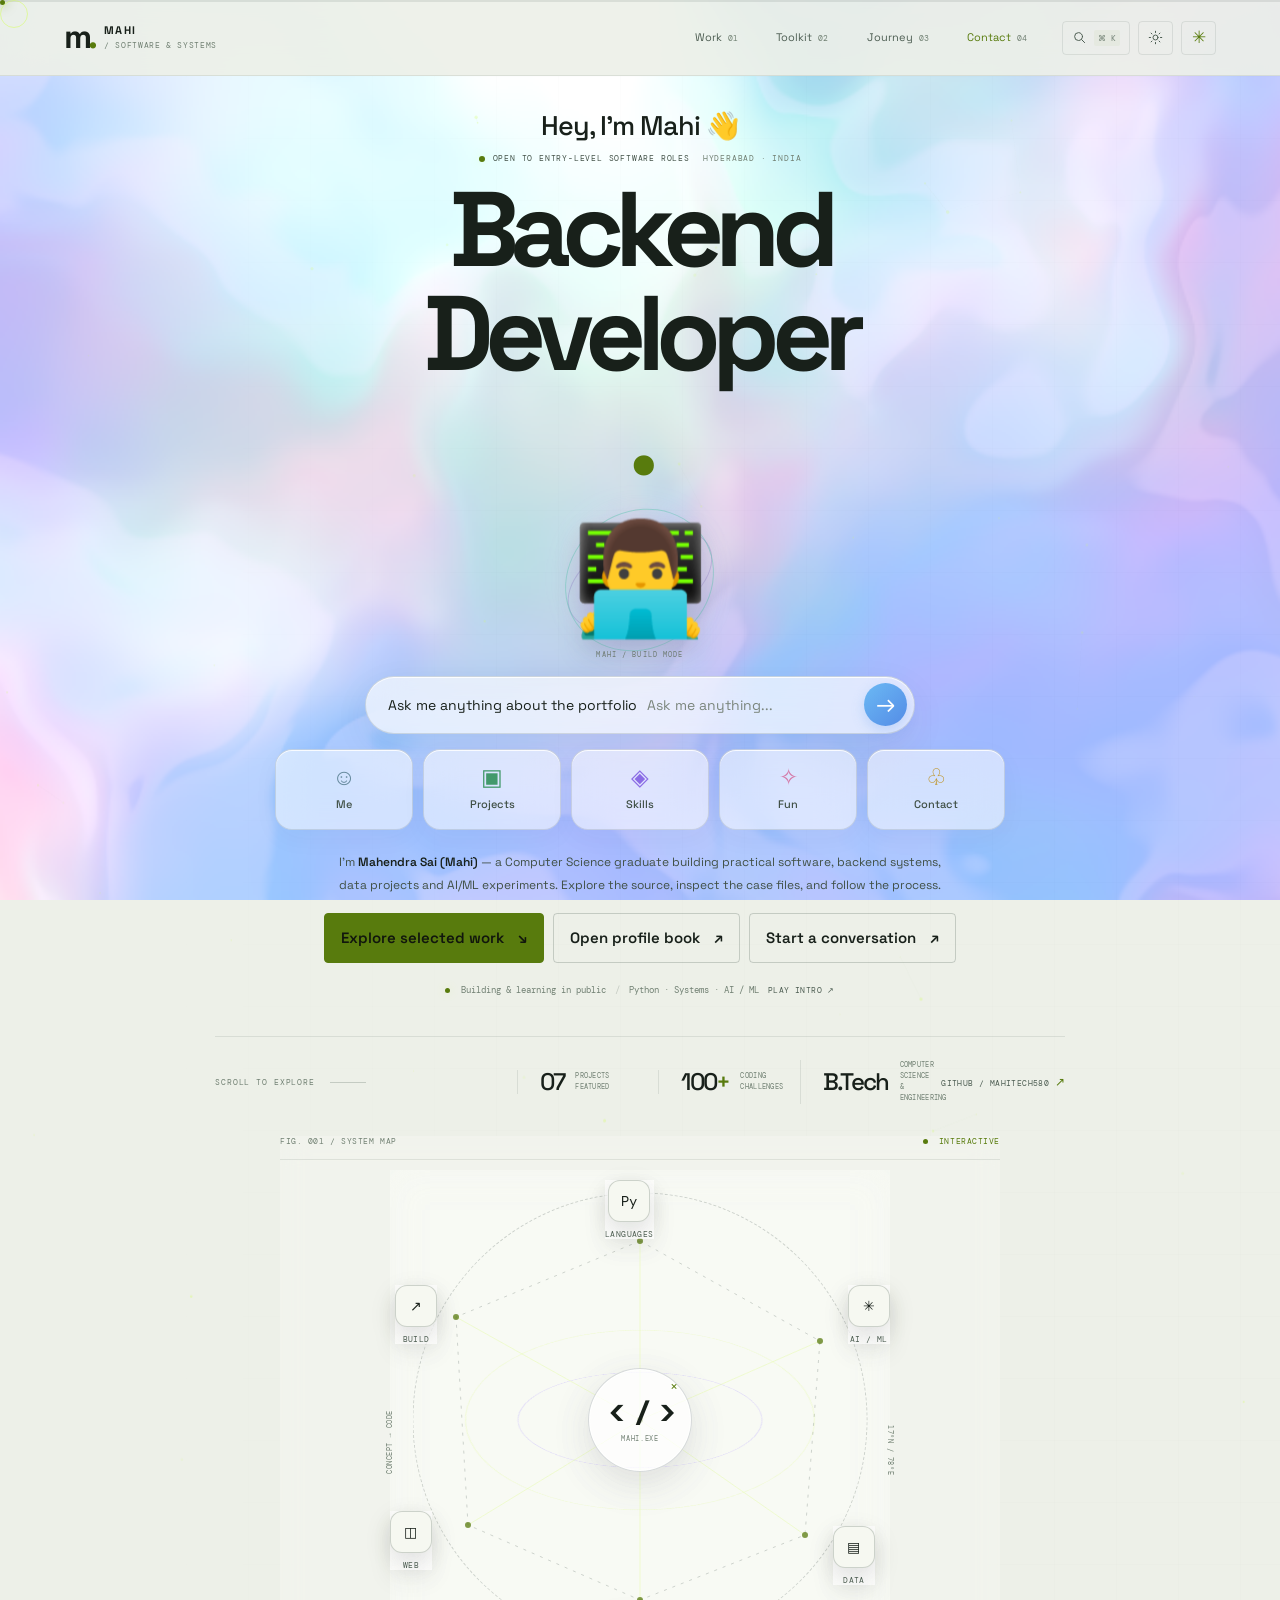
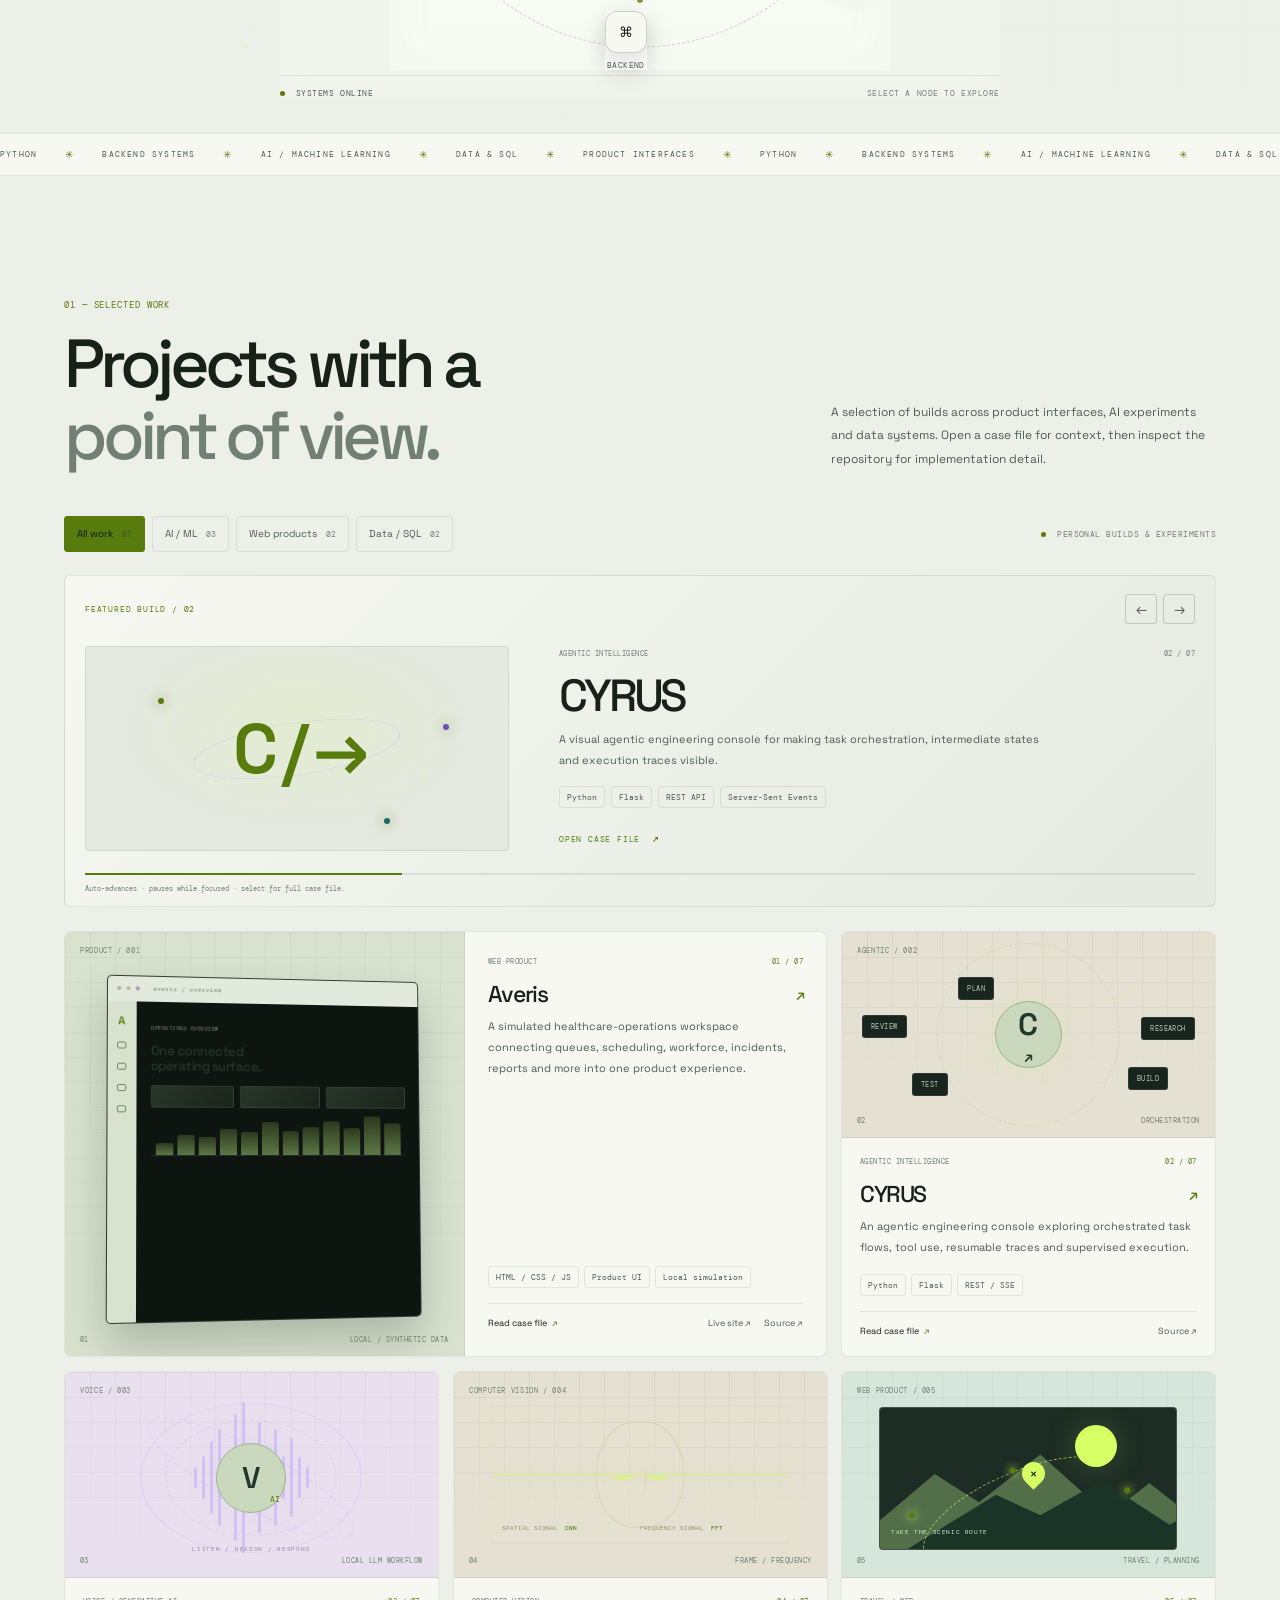
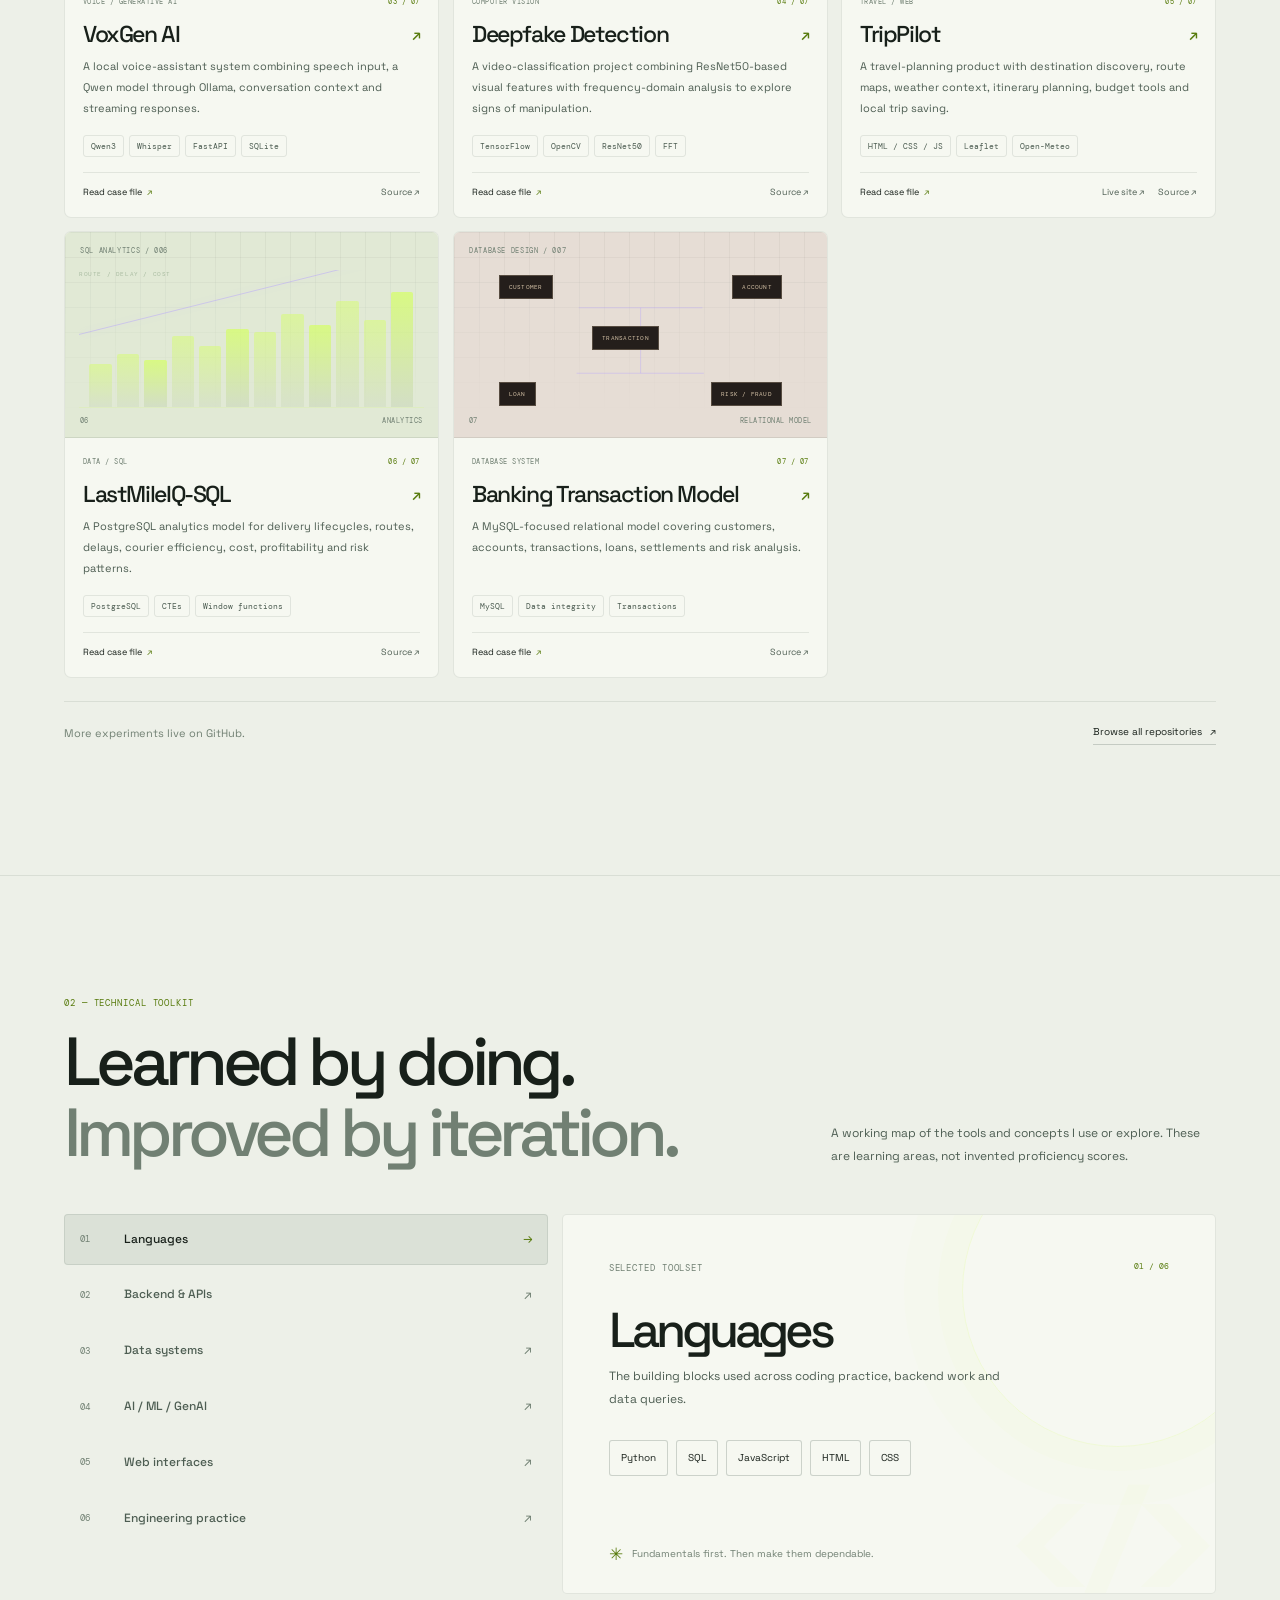
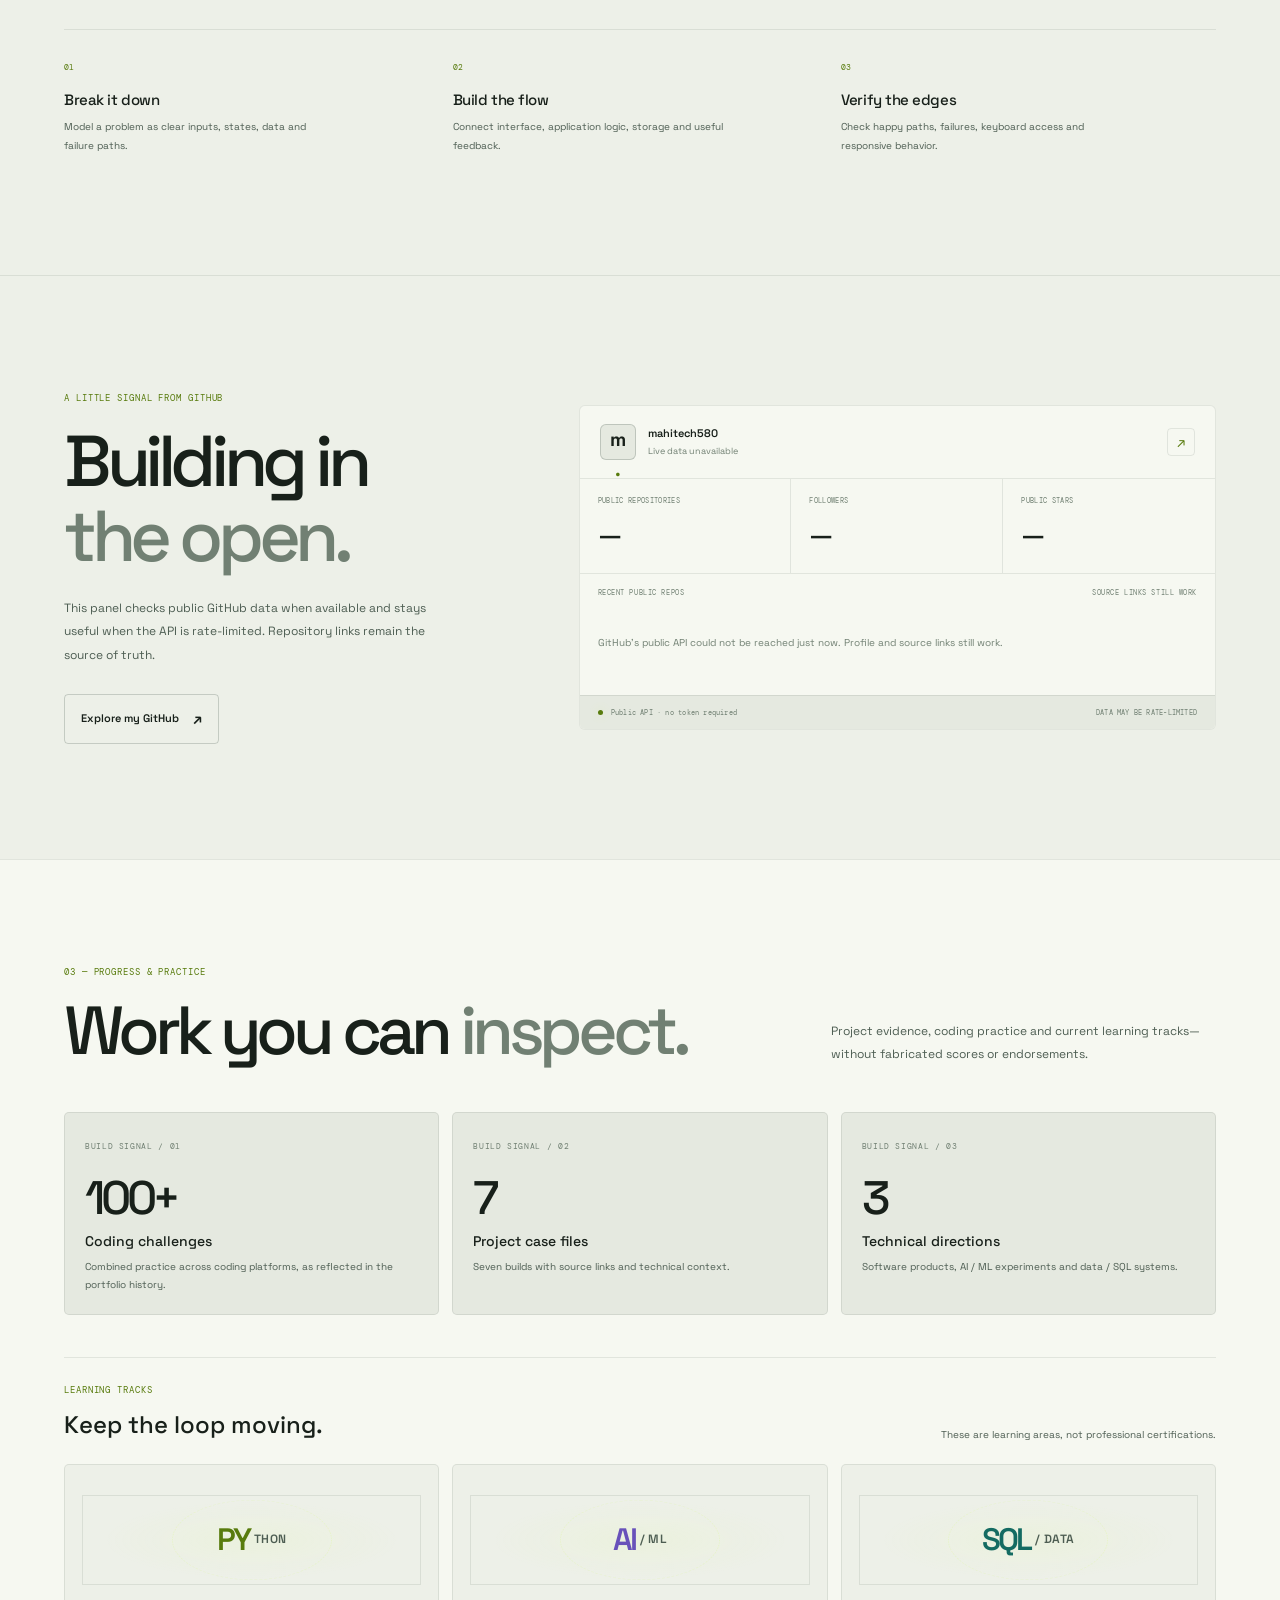
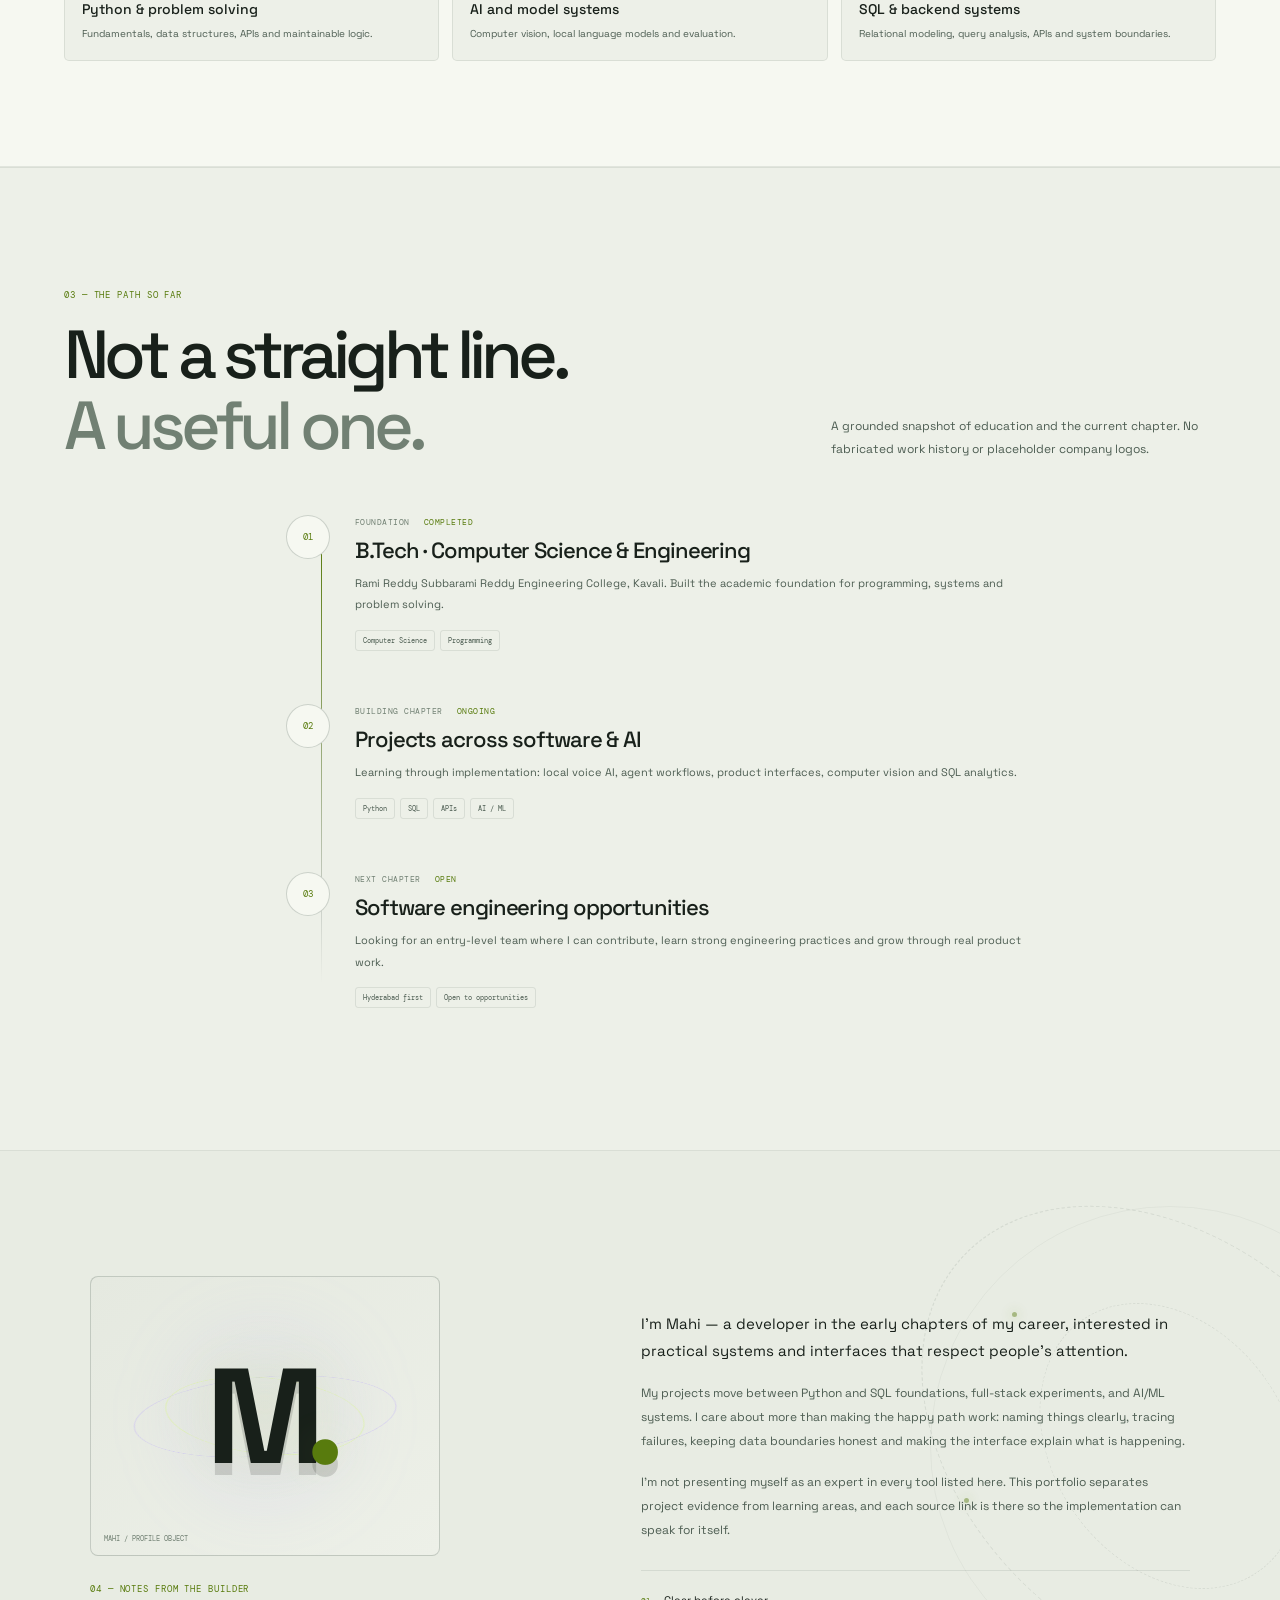
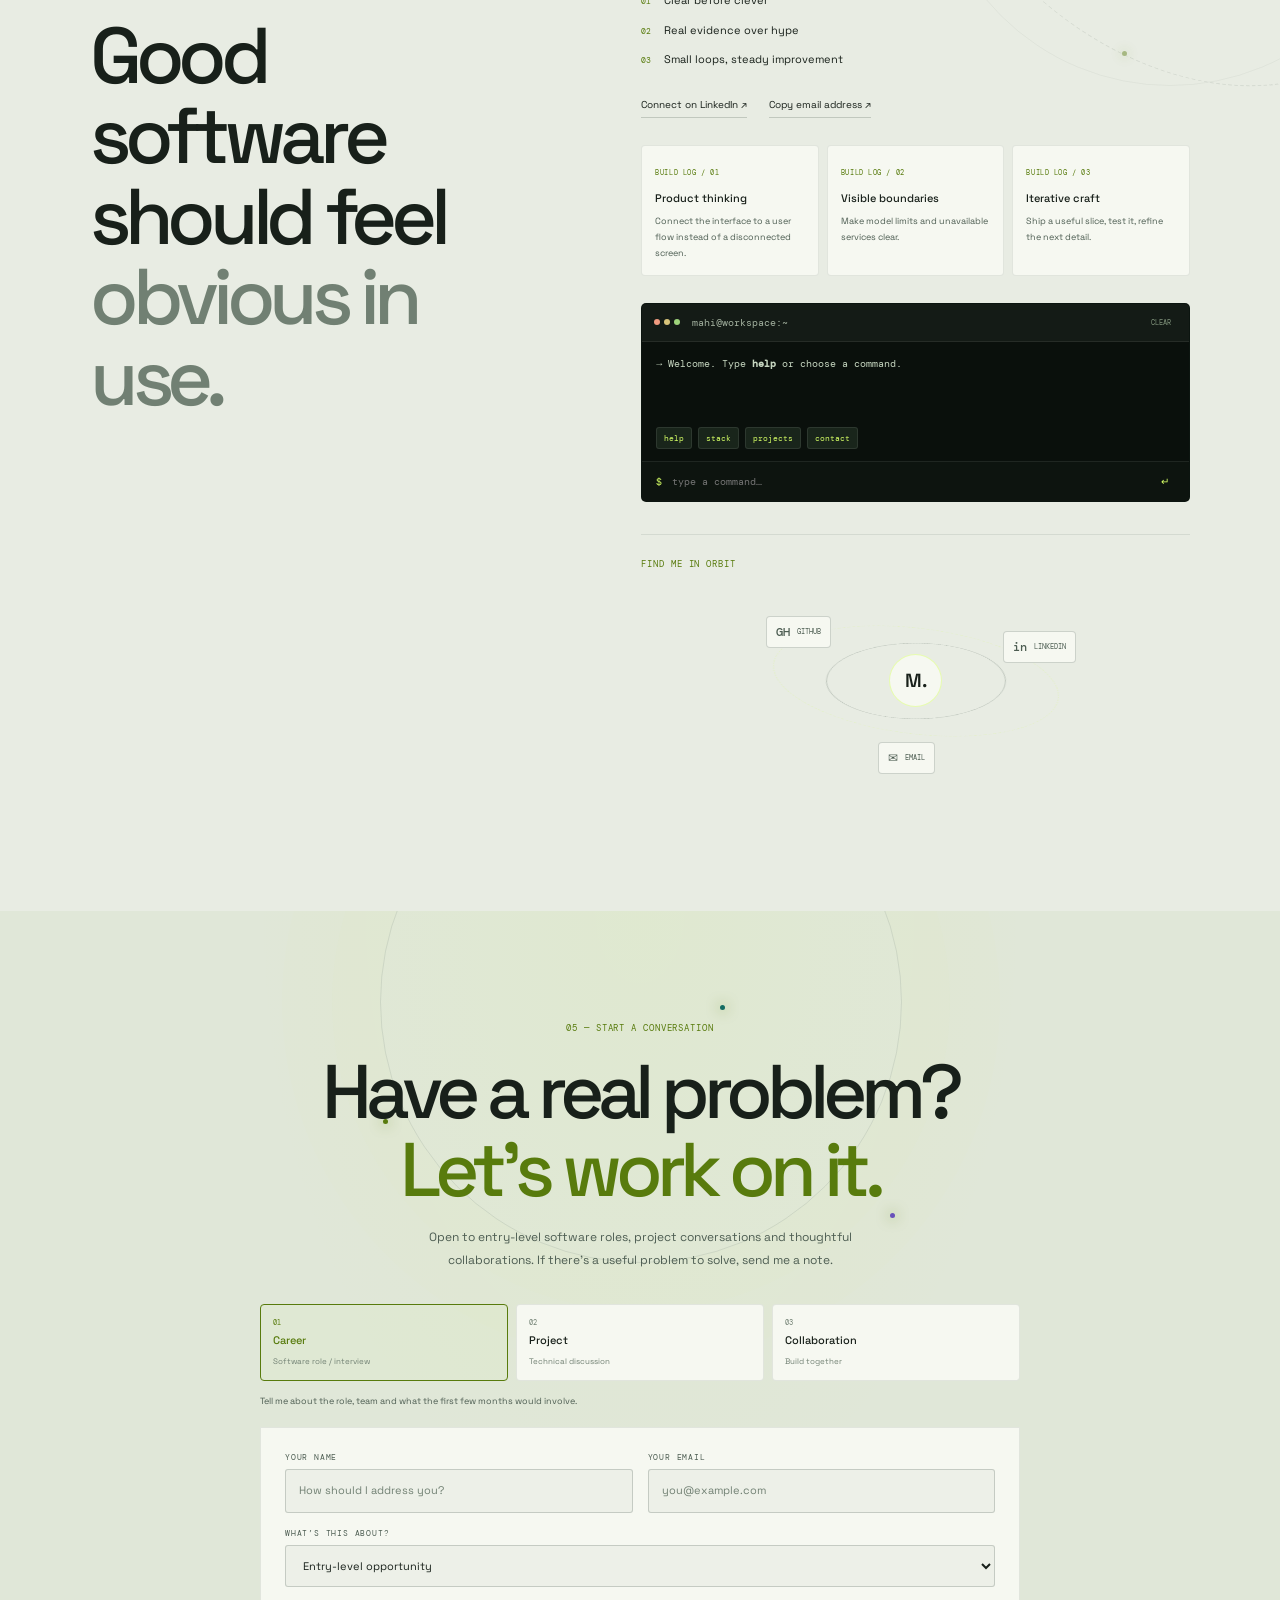
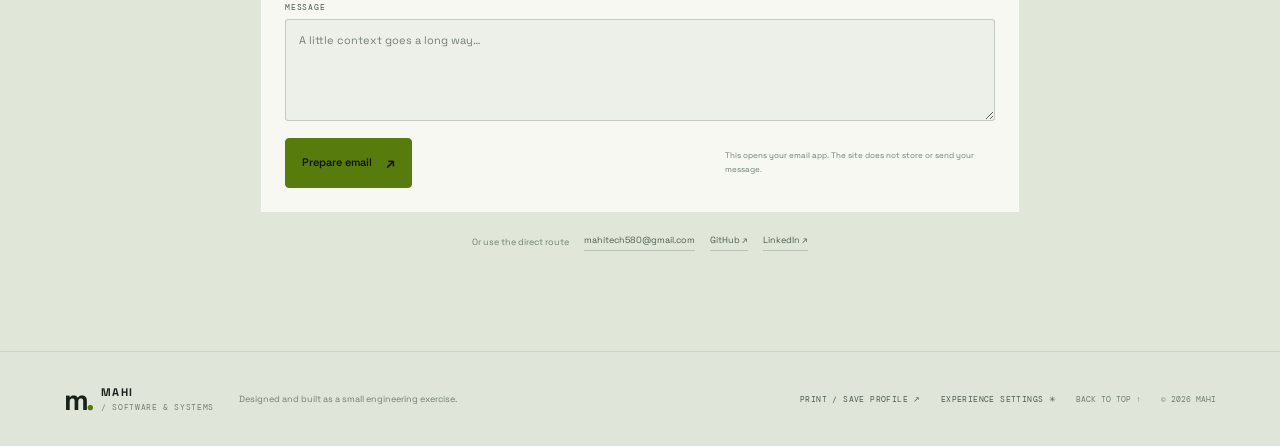
==== index.html @ 0a8bc1d8 "Emit visible smoke puffs along mouse movement" ====
<!doctype html>
<html lang="en">
<head>
<meta charset="utf-8">
<meta name="viewport" content="width=device-width,initial-scale=1">
<meta name="theme-color" content="#f3f5ef">
<meta name="description" content="Mahi — software developer working across Python, backend systems, AI experiments, data and thoughtful web products.">
<meta property="og:title" content="Mahi — Software, with intent.">
<meta property="og:description" content="Selected software projects, AI experiments and engineering notes by Mahi.">
<meta property="og:type" content="website">
<meta property="og:url" content="https://mahitech580.github.io/portfolio/">
<meta property="og:image" content="https://mahitech580.github.io/portfolio/og-image.svg"><meta property="og:image:type" content="image/svg+xml"><meta property="og:image:width" content="1200"><meta property="og:image:height" content="630">
<meta name="twitter:card" content="summary_large_image"><meta name="twitter:title" content="Mahi — Software, with intent."><meta name="twitter:description" content="Software projects, AI experiments and interactive engineering notes by Mahi."><meta name="twitter:image" content="https://mahitech580.github.io/portfolio/og-image.svg">
<link rel="canonical" href="https://mahitech580.github.io/portfolio/"><link rel="icon" type="image/svg+xml" href="./favicon.svg"><link rel="sitemap" type="application/xml" href="./sitemap.xml">
<title>Mahi — Software, with intent.</title>
<link rel="preconnect" href="https://fonts.googleapis.com">
<link rel="preconnect" href="https://fonts.gstatic.com" crossorigin>
<link href="https://fonts.googleapis.com/css2?family=DM+Mono:wght@400;500&family=Space+Grotesk:wght@400;500;600;700&display=swap" rel="stylesheet">
<link rel="stylesheet" href="./styles.css">
<script src="./script.js" defer></script>
</head>
<body class="light-theme">
<a class="skip-link" href="#main">Skip to content</a><div class="preloader" id="preloader" role="status" aria-label="System boot"><div class="preloader-mark">m<span>.</span></div><p>INITIALIZING SYSTEMS<span>...</span></p><div class="preloader-count"><span id="bootPercent">00%</span><span>BOOT SEQUENCE</span></div><div class="preloader-track" id="bootProgress" role="progressbar" aria-label="System initialization" aria-valuemin="0" aria-valuemax="100" aria-valuenow="0"><span id="bootProgressFill"></span></div><button id="skipIntro" type="button">SKIP INTRO ↗</button></div><canvas class="smoke-canvas" id="smokeCanvas" aria-hidden="true"></canvas><canvas class="cursor-smoke-canvas" id="cursorSmokeCanvas" aria-hidden="true"></canvas><div class="custom-cursor-dot" id="cursorDot" aria-hidden="true"></div><div class="custom-cursor-ring" id="cursorRing" aria-hidden="true"></div>
<div class="scroll-progress" aria-hidden="true"><span id="scrollProgress"></span></div>

<header class="site-header" id="siteHeader">
  <div class="header-inner">
    <a class="brand" href="#home" aria-label="Mahi home"><span class="brand-mark">m<span>.</span></span><span class="brand-label">MAHI<span>/ SOFTWARE & SYSTEMS</span></span></a>
    <nav class="primary-nav" aria-label="Main navigation"><a href="#work"><span data-i18n="navWork">Work</span><small>01</small></a><a href="#toolkit"><span data-i18n="navToolkit">Toolkit</span><small>02</small></a><a href="#journey"><span data-i18n="navJourney">Journey</span><small>03</small></a><a href="#contact"><span data-i18n="navContact">Contact</span><small>04</small></a></nav>
    <div class="header-actions">
      <button class="header-icon" id="commandOpen" aria-label="Open command palette" title="Command palette — Ctrl or Cmd + K"><svg viewBox="0 0 24 24" aria-hidden="true"><circle cx="10.5" cy="10.5" r="6.3"/><path d="m15.2 15.2 5 5"/></svg><kbd>⌘ K</kbd></button>
      <button class="header-icon theme-toggle" id="themeToggle" aria-label="Switch to light theme" aria-pressed="false" title="Switch theme"><svg viewBox="0 0 24 24" aria-hidden="true"><circle cx="12" cy="12" r="4"/><path d="M12 2v2m0 16v2M4.93 4.93l1.42 1.42m11.3 11.3 1.42 1.42M2 12h2m16 0h2M4.93 19.07l1.42-1.42m11.3-11.3 1.42-1.42"/></svg></button><button class="header-icon experience-tools-button" id="experienceToolsOpen" aria-label="Open experience controls" title="Profile modes, effects and language"><span class="tool-orbit-icon">✳</span></button>
      <button class="mobile-menu" id="mobileMenu" aria-label="Open navigation" aria-expanded="false"><span></span><span></span></button>
    </div>
  </div>
  <nav class="mobile-nav" id="mobileNav" aria-label="Mobile navigation"><a href="#work"><span data-i18n="navWork">Selected work</span><span>↗</span></a><a href="#toolkit"><span data-i18n="navToolkit">Toolkit</span><span>↗</span></a><a href="#activity"><span data-i18n="navActivity">GitHub activity</span><span>↗</span></a><a href="#journey"><span data-i18n="navJourney">Journey</span><span>↗</span></a><a href="#contact"><span data-i18n="navContact">Contact</span><span>↗</span></a></nav>
</header>

<main id="main">
<section class="hero section-shell" id="home">
  <canvas class="hero-canvas" id="heroCanvas" aria-hidden="true"></canvas>
  <div class="hero-grid-overlay" aria-hidden="true"></div>
  <div class="hero-copy reveal centered-hero-copy">
    <p class="hero-greeting">Hey, I’m Mahi <span aria-hidden="true">👋</span></p>
    <p class="eyebrow"><span class="availability-dot"></span> OPEN TO ENTRY-LEVEL SOFTWARE ROLES <span class="eyebrow-index">HYDERABAD · INDIA</span></p>
    <h1 class="hero-role-title"><span id="rotateWord">Software Engineer</span><span class="lime">.</span></h1>
    <div class="hero-avatar" id="heroAvatar" role="img" aria-label="Software engineer working at a laptop"><div class="hero-avatar-glow"></div><div class="hero-avatar-orbit hero-avatar-orbit-a"></div><div class="hero-avatar-orbit hero-avatar-orbit-b"></div><span aria-hidden="true">👨‍💻</span><small>MAHI / BUILD MODE</small></div>
    <form id="heroAskForm" class="hero-ask" role="search" aria-label="Explore the portfolio"><label class="sr-only" for="heroAskInput">Ask me anything about the portfolio</label><input id="heroAskInput" type="search" placeholder="Ask me anything..." autocomplete="off" aria-label="Ask me anything about projects, skills or contact"><button type="submit" aria-label="Search the portfolio"><span aria-hidden="true">→</span></button></form>
    <nav class="hero-shortcuts" aria-label="Quick portfolio sections"><a class="hero-shortcut" href="#about"><span aria-hidden="true">☺</span><small>Me</small></a><a class="hero-shortcut" href="#work"><span aria-hidden="true">▣</span><small>Projects</small></a><a class="hero-shortcut" href="#toolkit"><span aria-hidden="true">◈</span><small>Skills</small></a><a class="hero-shortcut" href="#terminalForm"><span aria-hidden="true">✧</span><small>Fun</small></a><a class="hero-shortcut" href="#contact"><span aria-hidden="true">♧</span><small>Contact</small></a></nav>
    <p class="hero-lead">I’m <strong>Mahendra Sai (Mahi)</strong> — a Computer Science graduate building practical software, backend systems, data projects and AI/ML experiments. Explore the source, inspect the case files, and follow the process.</p>
    <div class="hero-cta"><a class="button button-primary" href="#work"><span data-i18n="ctaWork">Explore selected work</span><span>↘</span></a><button class="button button-quiet" id="resumeOpen" type="button"><span data-i18n="ctaResume">Open profile book</span><span>↗</span></button><a class="button button-quiet" href="#contact"><span data-i18n="ctaContact">Start a conversation</span><span>↗</span></a></div>
    <div class="hero-meta"><span><i class="mini-signal"></i> Building & learning in public</span><span class="hero-meta-separator">/</span><span>Python · Systems · AI / ML</span><button id="introOpen" class="text-button" type="button" data-i18n="introLaunch">PLAY INTRO ↗</button></div>
  </div>
  <div class="hero-visual reveal delay-2">
    <div class="visual-topline"><span>FIG. 001 / SYSTEM MAP</span><span class="visual-live"><i></i> INTERACTIVE</span></div>
    <div class="system-map" id="systemMap">
      <div class="map-orbit orbit-outer"></div><div class="map-orbit orbit-middle"></div><div class="map-orbit orbit-inner"></div>
      <svg class="map-lines" viewBox="0 0 500 500" aria-hidden="true"><path d="M250 250 250 71M250 250 430 171M250 250 415 365M250 250 250 430M250 250 78 355M250 250 66 147"/><path class="line-secondary" d="M250 71 430 171 415 365 250 430 78 355 66 147Z"/><circle cx="250" cy="250" r="3"/><circle cx="250" cy="71" r="3"/><circle cx="430" cy="171" r="3"/><circle cx="415" cy="365" r="3"/><circle cx="250" cy="430" r="3"/><circle cx="78" cy="355" r="3"/><circle cx="66" cy="147" r="3"/></svg>
      <div class="map-core"><span class="core-cross">×</span><span class="core-code">&lt; / &gt;</span><small>MAHI.EXE</small></div>
      <button class="map-node node-python" data-node="languages" aria-label="Explore language skills"><span class="node-glyph">Py</span><span>LANGUAGES</span></button>
      <button class="map-node node-ai" data-node="ai" aria-label="Explore AI and machine learning skills"><span class="node-glyph">✳</span><span>AI / ML</span></button>
      <button class="map-node node-data" data-node="data" aria-label="Explore data skills"><span class="node-glyph">▤</span><span>DATA</span></button>
      <button class="map-node node-api" data-node="backend" aria-label="Explore backend skills"><span class="node-glyph">⌘</span><span>BACKEND</span></button>
      <button class="map-node node-web" data-node="web" aria-label="Explore web skills"><span class="node-glyph">◫</span><span>WEB</span></button>
      <button class="map-node node-build" data-node="engineering" aria-label="Explore engineering practices"><span class="node-glyph">↗</span><span>BUILD</span></button>
      <span class="map-coordinate coordinate-a">17°N / 78°E</span><span class="map-coordinate coordinate-b">CONCEPT → CODE</span>
    </div>
    <div class="visual-footer"><span><i class="status-dot"></i> SYSTEMS ONLINE</span><span>SELECT A NODE TO EXPLORE</span></div>
  </div>
  <div class="hero-bottom">
    <div class="hero-index"><span>SCROLL TO EXPLORE</span><div class="scroll-indicator"><span></span></div></div>
    <div class="hero-stat"><strong>07</strong><span>PROJECTS<br>FEATURED</span></div>
    <div class="hero-stat"><strong>100<span>+</span></strong><span>CODING<br>CHALLENGES</span></div>
    <div class="hero-stat hero-stat-wide"><strong>B.Tech</strong><span>COMPUTER SCIENCE<br>& ENGINEERING</span></div>
    <button class="text-button" id="copyHandle">GITHUB / MAHITECH580 <span>↗</span></button>
  </div>
</section>

<div class="ticker" aria-label="Areas of interest"><div class="ticker-track"><span>PYTHON</span><b>✳</b><span>BACKEND SYSTEMS</span><b>✳</b><span>AI / MACHINE LEARNING</span><b>✳</b><span>DATA & SQL</span><b>✳</b><span>PRODUCT INTERFACES</span><b>✳</b><span>PYTHON</span><b>✳</b><span>BACKEND SYSTEMS</span><b>✳</b><span>AI / MACHINE LEARNING</span><b>✳</b><span>DATA & SQL</span><b>✳</b><span>PRODUCT INTERFACES</span><b>✳</b></div></div>

<section class="work-section section-shell" id="work">
  <div class="section-heading reveal"><div><p class="section-kicker">01 — SELECTED WORK</p><h2>Projects with a<br><span class="dim-word">point of view.</span></h2></div><p class="section-intro">A selection of builds across product interfaces, AI experiments and data systems. Open a case file for context, then inspect the repository for implementation detail.</p></div>
  <div class="project-toolbar reveal"><div class="filter-group" role="group" aria-label="Filter projects"><button class="filter active" data-filter="all" aria-pressed="true">All work <span>07</span></button><button class="filter" data-filter="ai" aria-pressed="false">AI / ML <span>03</span></button><button class="filter" data-filter="web" aria-pressed="false">Web products <span>02</span></button><button class="filter" data-filter="data" aria-pressed="false">Data / SQL <span>02</span></button></div><span class="toolbar-note"><i class="availability-dot"></i> PERSONAL BUILDS & EXPERIMENTS</span></div>
  <section class="spotlight reveal" id="spotlight" aria-label="Featured project carousel"><div class="spotlight-index"><span class="section-kicker">FEATURED BUILD / <b id="spotlightNumber">01</b></span><div class="spotlight-controls"><button id="spotPrev" type="button" aria-label="Previous featured project">←</button><button id="spotNext" type="button" aria-label="Next featured project">→</button></div></div><button class="spotlight-main" id="spotlightOpen" type="button" aria-label="Open featured project case file"><div class="spotlight-art" id="spotlightArt" aria-hidden="true"><span id="spotlightGlyph">A</span><i></i><i></i><i></i></div><div class="spotlight-copy"><div class="project-overline"><span id="spotlightCategory">WEB PRODUCT</span><span id="spotlightIndex">01 / 07</span></div><h3 id="spotlightTitle">Averis</h3><p id="spotlightDescription">A connected workspace for simulated healthcare operations.</p><div class="spotlight-tags" id="spotlightTags"><span>HTML</span><span>CSS</span><span>JavaScript</span></div><span class="spotlight-link">OPEN CASE FILE <b>↗</b></span></div></button><div class="spotlight-progress"><span id="spotlightProgress"></span></div><p class="spotlight-footnote">Auto-advances · pauses while focused · select for full case file.</p></section><div class="project-grid" id="projectGrid">
    <article class="project-card project-featured reveal" data-project="averis" data-category="web">
      <div class="project-visual visual-averis"><div class="visual-label">PRODUCT / 001</div><div class="averis-window"><div class="mock-window-bar"><i></i><i></i><i></i><span>averis / overview</span></div><div class="mock-window-body"><div class="mock-sidebar"><b>A</b><i></i><i></i><i></i><i></i></div><div class="mock-dashboard"><small>OPERATIONS OVERVIEW</small><strong>One connected<br>operating surface.</strong><div class="mock-metrics"><i></i><i></i><i></i></div><div class="mock-chart"><span></span><span></span><span></span><span></span><span></span><span></span><span></span><span></span><span></span><span></span><span></span><span></span></div></div></div></div><div class="visual-caption"><span>01</span><span>LOCAL / SYNTHETIC DATA</span></div></div>
      <div class="project-content"><div class="project-overline"><span>WEB PRODUCT</span><span class="project-index">01 / 07</span></div><h3>Averis <span>↗</span></h3><p>A simulated healthcare-operations workspace connecting queues, scheduling, workforce, incidents, reports and more into one product experience.</p><div class="tag-list"><span>HTML / CSS / JS</span><span>Product UI</span><span>Local simulation</span></div><div class="project-actions"><button class="case-link" data-open-project="averis">Read case file <span>↗</span></button><a href="https://mahitech580.github.io/averis/" target="_blank" rel="noopener noreferrer">Live site ↗</a><a href="https://github.com/mahitech580/averis" target="_blank" rel="noopener noreferrer">Source ↗</a></div></div>
    </article>
    <article class="project-card reveal" data-project="cyrus" data-category="ai"><div class="project-visual visual-cyrus"><div class="visual-label">AGENTIC / 002</div><div class="agent-diagram"><div class="agent-center">C<span>↗</span></div><i class="agent-link"></i><span class="agent-pill pill-plan">PLAN</span><span class="agent-pill pill-research">RESEARCH</span><span class="agent-pill pill-build">BUILD</span><span class="agent-pill pill-test">TEST</span><span class="agent-pill pill-review">REVIEW</span><span class="agent-ring"></span></div><div class="visual-caption"><span>02</span><span>ORCHESTRATION</span></div></div><div class="project-content"><div class="project-overline"><span>AGENTIC INTELLIGENCE</span><span class="project-index">02 / 07</span></div><h3>CYRUS <span>↗</span></h3><p>An agentic engineering console exploring orchestrated task flows, tool use, resumable traces and supervised execution.</p><div class="tag-list"><span>Python</span><span>Flask</span><span>REST / SSE</span></div><div class="project-actions"><button class="case-link" data-open-project="cyrus">Read case file <span>↗</span></button><a href="https://github.com/mahitech580/CYRUS-Autonomous-Agentic-Intelligence-System" target="_blank" rel="noopener noreferrer">Source ↗</a></div></div></article>
    <article class="project-card reveal delay-1" data-project="voxgen" data-category="ai"><div class="project-visual visual-vox"><div class="visual-label">VOICE / 003</div><div class="wave-console"><div class="wave-orbit"></div><div class="wave-bars"><i></i><i></i><i></i><i></i><i></i><i></i><i></i><i></i><i></i><i></i><i></i><i></i><i></i><i></i><i></i></div><div class="wave-core">V<span>AI</span></div><div class="wave-caption">LISTEN / REASON / RESPOND</div></div><div class="visual-caption"><span>03</span><span>LOCAL LLM WORKFLOW</span></div></div><div class="project-content"><div class="project-overline"><span>VOICE / GENERATIVE AI</span><span class="project-index">03 / 07</span></div><h3>VoxGen AI <span>↗</span></h3><p>A local voice-assistant system combining speech input, a Qwen model through Ollama, conversation context and streaming responses.</p><div class="tag-list"><span>Qwen3</span><span>Whisper</span><span>FastAPI</span><span>SQLite</span></div><div class="project-actions"><button class="case-link" data-open-project="voxgen">Read case file <span>↗</span></button><a href="https://github.com/mahitech580/VoxGen-AI" target="_blank" rel="noopener noreferrer">Source ↗</a></div></div></article>
    <article class="project-card reveal" data-project="deepfake" data-category="ai"><div class="project-visual visual-deepfake"><div class="visual-label">COMPUTER VISION / 004</div><div class="vision-frame"><div class="vision-face"><i></i><i></i><span></span></div><div class="scan scan-a"></div><div class="scan scan-b"></div><div class="vision-readout"><span>SPATIAL SIGNAL</span><b>CNN</b><span>FREQUENCY SIGNAL</span><b>FFT</b></div></div><div class="visual-caption"><span>04</span><span>FRAME / FREQUENCY</span></div></div><div class="project-content"><div class="project-overline"><span>COMPUTER VISION</span><span class="project-index">04 / 07</span></div><h3>Deepfake Detection <span>↗</span></h3><p>A video-classification project combining ResNet50-based visual features with frequency-domain analysis to explore signs of manipulation.</p><div class="tag-list"><span>TensorFlow</span><span>OpenCV</span><span>ResNet50</span><span>FFT</span></div><div class="project-actions"><button class="case-link" data-open-project="deepfake">Read case file <span>↗</span></button><a href="https://github.com/mahitech580/deepfake-video-detection" target="_blank" rel="noopener noreferrer">Source ↗</a></div></div></article>
    <article class="project-card reveal" data-project="trippilot" data-category="web"><div class="project-visual visual-travel"><div class="visual-label">WEB PRODUCT / 005</div><div class="trip-window"><div class="trip-sun"></div><div class="trip-mountain trip-mountain-a"></div><div class="trip-mountain trip-mountain-b"></div><div class="trip-route"><i></i><i></i><i></i></div><div class="trip-pin">+</div><span>TAKE THE SCENIC ROUTE</span></div><div class="visual-caption"><span>05</span><span>TRAVEL / PLANNING</span></div></div><div class="project-content"><div class="project-overline"><span>TRAVEL / WEB</span><span class="project-index">05 / 07</span></div><h3>TripPilot <span>↗</span></h3><p>A travel-planning product with destination discovery, route maps, weather context, itinerary planning, budget tools and local trip saving.</p><div class="tag-list"><span>HTML / CSS / JS</span><span>Leaflet</span><span>Open-Meteo</span></div><div class="project-actions"><button class="case-link" data-open-project="trippilot">Read case file <span>↗</span></button><a href="https://mahitech580.github.io/TripPilot-Travel-Planner/" target="_blank" rel="noopener noreferrer">Live site ↗</a><a href="https://github.com/mahitech580/TripPilot-Travel-Planner" target="_blank" rel="noopener noreferrer">Source ↗</a></div></div></article>
    <article class="project-card reveal delay-1" data-project="lastmile" data-category="data"><div class="project-visual visual-data"><div class="visual-label">SQL ANALYTICS / 006</div><div class="data-canvas"><div class="data-bars"><i></i><i></i><i></i><i></i><i></i><i></i><i></i><i></i><i></i><i></i><i></i><i></i></div><div class="data-line"></div><div class="data-data-label">ROUTE / DELAY / COST</div></div><div class="visual-caption"><span>06</span><span>ANALYTICS</span></div></div><div class="project-content"><div class="project-overline"><span>DATA / SQL</span><span class="project-index">06 / 07</span></div><h3>LastMileIQ-SQL <span>↗</span></h3><p>A PostgreSQL analytics model for delivery lifecycles, routes, delays, courier efficiency, cost, profitability and risk patterns.</p><div class="tag-list"><span>PostgreSQL</span><span>CTEs</span><span>Window functions</span></div><div class="project-actions"><button class="case-link" data-open-project="lastmile">Read case file <span>↗</span></button><a href="https://github.com/mahitech580/LastMileIQ-SQL" target="_blank" rel="noopener noreferrer">Source ↗</a></div></div></article>
    <article class="project-card reveal" data-project="banking" data-category="data"><div class="project-visual visual-banking"><div class="visual-label">DATABASE DESIGN / 007</div><div class="banking-schema"><span class="schema-table schema-customer">CUSTOMER</span><span class="schema-table schema-account">ACCOUNT</span><span class="schema-table schema-transaction">TRANSACTION</span><span class="schema-table schema-loan">LOAN</span><span class="schema-table schema-risk">RISK / FRAUD</span><svg viewBox="0 0 320 180" aria-hidden="true"><path d="M75 45H160V89M245 45H160M160 89V135H72M160 135H247"/></svg></div><div class="visual-caption"><span>07</span><span>RELATIONAL MODEL</span></div></div><div class="project-content"><div class="project-overline"><span>DATABASE SYSTEM</span><span class="project-index">07 / 07</span></div><h3>Banking Transaction Model <span>↗</span></h3><p>A MySQL-focused relational model covering customers, accounts, transactions, loans, settlements and risk analysis.</p><div class="tag-list"><span>MySQL</span><span>Data integrity</span><span>Transactions</span></div><div class="project-actions"><button class="case-link" data-open-project="banking">Read case file <span>↗</span></button><a href="https://github.com/mahitech580/Banking-Financial-Transaction-Management-MySQL" target="_blank" rel="noopener noreferrer">Source ↗</a></div></div></article>
  </div>
  <div class="all-projects-row reveal"><span>More experiments live on GitHub.</span><a class="text-link" href="https://github.com/mahitech580?tab=repositories" target="_blank" rel="noopener noreferrer">Browse all repositories <span>↗</span></a></div>
</section>

<section class="toolkit-section section-shell" id="toolkit">
  <div class="section-heading reveal"><div><p class="section-kicker">02 — TECHNICAL TOOLKIT</p><h2>Learned by doing.<br><span class="dim-word">Improved by iteration.</span></h2></div><p class="section-intro">A working map of the tools and concepts I use or explore. These are learning areas, not invented proficiency scores.</p></div>
  <div class="toolkit-layout reveal">
    <div class="toolkit-tabs" role="tablist" aria-label="Technical skill categories">
      <button class="tool-tab active" data-skill="languages" role="tab" aria-selected="true" aria-controls="skillPanel"><span class="tool-number">01</span><span class="tool-tab-name">Languages</span><span class="tool-tab-mark">↗</span></button>
      <button class="tool-tab" data-skill="backend" role="tab" aria-selected="false" aria-controls="skillPanel"><span class="tool-number">02</span><span class="tool-tab-name">Backend & APIs</span><span class="tool-tab-mark">↗</span></button>
      <button class="tool-tab" data-skill="data" role="tab" aria-selected="false" aria-controls="skillPanel"><span class="tool-number">03</span><span class="tool-tab-name">Data systems</span><span class="tool-tab-mark">↗</span></button>
      <button class="tool-tab" data-skill="ai" role="tab" aria-selected="false" aria-controls="skillPanel"><span class="tool-number">04</span><span class="tool-tab-name">AI / ML / GenAI</span><span class="tool-tab-mark">↗</span></button>
      <button class="tool-tab" data-skill="web" role="tab" aria-selected="false" aria-controls="skillPanel"><span class="tool-number">05</span><span class="tool-tab-name">Web interfaces</span><span class="tool-tab-mark">↗</span></button>
      <button class="tool-tab" data-skill="engineering" role="tab" aria-selected="false" aria-controls="skillPanel"><span class="tool-number">06</span><span class="tool-tab-name">Engineering practice</span><span class="tool-tab-mark">↗</span></button>
    </div>
    <div class="skill-panel" id="skillPanel" role="tabpanel" aria-live="polite" tabindex="0">
      <div class="skill-panel-head"><span class="eyebrow">SELECTED TOOLSET</span><span class="skill-panel-number" id="skillNumber">01 / 06</span></div>
      <h3 id="skillTitle">Languages</h3><p id="skillDescription">The building blocks used across coding practice, backend work and data queries.</p>
      <div class="skill-tags" id="skillTags"><span>Python</span><span>SQL</span><span>JavaScript</span><span>HTML</span><span>CSS</span></div>
      <div class="skill-panel-foot"><span class="skill-asterisk">✳</span><span id="skillNote">Fundamentals first. Then make them dependable.</span></div><div class="skill-watermark" aria-hidden="true">&lt;/&gt;</div>
    </div>
  </div>
  <div class="capability-strip reveal"><div><span class="capability-symbol">01</span><h3>Break it down</h3><p>Model a problem as clear inputs, states, data and failure paths.</p></div><div><span class="capability-symbol">02</span><h3>Build the flow</h3><p>Connect interface, application logic, storage and useful feedback.</p></div><div><span class="capability-symbol">03</span><h3>Verify the edges</h3><p>Check happy paths, failures, keyboard access and responsive behavior.</p></div></div>
</section>

<section class="github-section section-shell" id="activity">
  <div class="github-copy reveal"><p class="section-kicker">A LITTLE SIGNAL FROM GITHUB</p><h2>Building in<br><span class="dim-word">the open.</span></h2><p>This panel checks public GitHub data when available and stays useful when the API is rate-limited. Repository links remain the source of truth.</p><a class="button button-outline" href="https://github.com/mahitech580" target="_blank" rel="noopener noreferrer">Explore my GitHub <span>↗</span></a></div>
  <div class="github-panel reveal delay-1"><div class="github-panel-top"><div class="gh-avatar">m<span>.</span></div><div><strong>mahitech580</strong><span id="githubStatus">Checking public profile…</span></div><a href="https://github.com/mahitech580" target="_blank" rel="noopener noreferrer" aria-label="Open GitHub profile">↗</a></div>
    <div class="github-metrics"><div><span>PUBLIC REPOSITORIES</span><strong id="repoCount">—</strong></div><div><span>FOLLOWERS</span><strong id="followerCount">—</strong></div><div><span>PUBLIC STARS</span><strong id="starCount">—</strong></div></div>
    <div class="repo-list-head"><span>RECENT PUBLIC REPOS</span><span id="repoListStatus">LIVE LOOKUP</span></div><div class="repo-list" id="repoList"><p class="repo-placeholder"><i class="repo-dot"></i> Fetching repository signal…</p></div>
    <div class="github-panel-foot"><span><i class="availability-dot"></i> Public API · no token required</span><span>DATA MAY BE RATE-LIMITED</span></div>
  </div>
</section>

<section class="proof-section section-shell" id="proof"><div class="section-heading reveal"><div><p class="section-kicker">03 — PROGRESS & PRACTICE</p><h2>Work you can <span class="dim-word">inspect.</span></h2></div><p class="section-intro">Project evidence, coding practice and current learning tracks—without fabricated scores or endorsements.</p></div><div class="achievement-grid reveal"><article class="achievement-card"><span>BUILD SIGNAL / 01</span><strong data-countup="100" data-suffix="+">0+</strong><h3>Coding challenges</h3><p>Combined practice across coding platforms, as reflected in the portfolio history.</p></article><article class="achievement-card"><span>BUILD SIGNAL / 02</span><strong data-countup="7">0</strong><h3>Project case files</h3><p>Seven builds with source links and technical context.</p></article><article class="achievement-card"><span>BUILD SIGNAL / 03</span><strong data-countup="3">0</strong><h3>Technical directions</h3><p>Software products, AI / ML experiments and data / SQL systems.</p></article></div><div class="proof-subhead"><div><p class="section-kicker">LEARNING TRACKS</p><h3>Keep the loop moving.</h3></div><p>These are learning areas, not professional certifications.</p></div><div class="credential-grid"><article class="credential-card"><div class="credential-art">PY<span>THON</span><i></i></div><h4>Python & problem solving</h4><p>Fundamentals, data structures, APIs and maintainable logic.</p></article><article class="credential-card credential-cpp"><div class="credential-art">AI<span> / ML</span><i></i></div><h4>AI and model systems</h4><p>Computer vision, local language models and evaluation.</p></article><article class="credential-card credential-cloud"><div class="credential-art">SQL<span> / DATA</span><i></i></div><h4>SQL & backend systems</h4><p>Relational modeling, query analysis, APIs and system boundaries.</p></article></div></section><section class="journey-section section-shell" id="journey">
  <div class="section-heading reveal"><div><p class="section-kicker">03 — THE PATH SO FAR</p><h2>Not a straight line.<br><span class="dim-word">A useful one.</span></h2></div><p class="section-intro">A grounded snapshot of education and the current chapter. No fabricated work history or placeholder company logos.</p></div>
  <div class="journey-grid">
    <article class="journey-item reveal"><div class="journey-number">01</div><div class="journey-content"><div class="journey-meta"><span>FOUNDATION</span><span>COMPLETED</span></div><h3>B.Tech · Computer Science & Engineering</h3><p>Rami Reddy Subbarami Reddy Engineering College, Kavali. Built the academic foundation for programming, systems and problem solving.</p><div class="tag-list"><span>Computer Science</span><span>Programming</span></div></div></article>
    <article class="journey-item reveal delay-1"><div class="journey-number">02</div><div class="journey-content"><div class="journey-meta"><span>BUILDING CHAPTER</span><span>ONGOING</span></div><h3>Projects across software & AI</h3><p>Learning through implementation: local voice AI, agent workflows, product interfaces, computer vision and SQL analytics.</p><div class="tag-list"><span>Python</span><span>SQL</span><span>APIs</span><span>AI / ML</span></div></div></article>
    <article class="journey-item reveal delay-2"><div class="journey-number">03</div><div class="journey-content"><div class="journey-meta"><span>NEXT CHAPTER</span><span>OPEN</span></div><h3>Software engineering opportunities</h3><p>Looking for an entry-level team where I can contribute, learn strong engineering practices and grow through real product work.</p><div class="tag-list"><span>Hyderabad first</span><span>Open to opportunities</span></div></div></article>
  </div>
</section>

<section class="about-section section-shell" id="about"><div class="about-motif" aria-hidden="true"><span></span><span></span><span></span><span></span><span></span></div>
  <div class="about-grid"><div class="about-title reveal"><div class="portrait-stage" id="portraitStage" tabindex="0" aria-label="Abstract interactive three-dimensional M monogram"><div class="portrait-haze"></div><div class="portrait-orbit portrait-orbit-a"></div><div class="portrait-orbit portrait-orbit-b"></div><div class="portrait-monogram">M<span>.</span></div><span class="portrait-stamp">MAHI / PROFILE OBJECT</span></div><p class="section-kicker">04 — NOTES FROM THE BUILDER</p><h2>Good software<br>should feel<br><span class="dim-word">obvious in use.</span></h2></div>
  <div class="about-body reveal delay-1"><p class="about-lead">I’m Mahi — a developer in the early chapters of my career, interested in practical systems and interfaces that respect people’s attention.</p><p>My projects move between Python and SQL foundations, full-stack experiments, and AI/ML systems. I care about more than making the happy path work: naming things clearly, tracing failures, keeping data boundaries honest and making the interface explain what is happening.</p><p>I’m not presenting myself as an expert in every tool listed here. This portfolio separates project evidence from learning areas, and each source link is there so the implementation can speak for itself.</p><div class="about-principles"><span><b>01</b> Clear before clever</span><span><b>02</b> Real evidence over hype</span><span><b>03</b> Small loops, steady improvement</span></div><div class="about-actions"><a href="https://www.linkedin.com/in/mahendra-sai-kondaveeti-93438b279/" target="_blank" rel="noopener noreferrer" class="text-link">Connect on LinkedIn ↗</a><button class="text-link copy-email" id="copyEmail">Copy email address ↗</button></div><div class="about-bento"><article><span>BUILD LOG / 01</span><strong>Product thinking</strong><p>Connect the interface to a user flow instead of a disconnected screen.</p></article><article><span>BUILD LOG / 02</span><strong>Visible boundaries</strong><p>Make model limits and unavailable services clear.</p></article><article><span>BUILD LOG / 03</span><strong>Iterative craft</strong><p>Ship a useful slice, test it, refine the next detail.</p></article></div><section class="terminal-workspace" aria-label="Interactive developer terminal"><div class="terminal-top"><span><i></i><i></i><i></i></span><b>mahi@workspace:~</b><button type="button" id="terminalClear">CLEAR</button></div><div class="terminal-output" id="terminalOutput" role="log" aria-live="polite"><p>→ Welcome. Type <b>help</b> or choose a command.</p></div><div class="terminal-commands"><button type="button" data-terminal-command="help">help</button><button type="button" data-terminal-command="stack">stack</button><button type="button" data-terminal-command="projects">projects</button><button type="button" data-terminal-command="contact">contact</button></div><form class="terminal-input-row" id="terminalForm"><label for="terminalInput">$</label><input id="terminalInput" autocomplete="off" spellcheck="false" placeholder="type a command…" aria-label="Terminal command"><button type="submit" aria-label="Run terminal command">↵</button></form></section><div class="social-constellation"><p class="section-kicker">FIND ME IN ORBIT</p><div class="constellation-plot"><div class="constellation-ring"></div><div class="constellation-ring constellation-ring-two"></div><span class="constellation-center">M.</span><a class="constellation-node constellation-github" href="https://github.com/mahitech580" target="_blank" rel="noopener noreferrer"><span>GH</span><small>GITHUB</small></a><a class="constellation-node constellation-linkedin" href="https://www.linkedin.com/in/mahendra-sai-kondaveeti-93438b279/" target="_blank" rel="noopener noreferrer"><span>in</span><small>LINKEDIN</small></a><a class="constellation-node constellation-email" href="mailto:mahitech580@gmail.com"><span>✉</span><small>EMAIL</small></a></div></div></div></div>
</section>

<section class="contact-section section-shell" id="contact"><div class="contact-orbit" aria-hidden="true"><span></span><span></span><span></span></div><div class="contact-inner reveal">
  <p class="section-kicker">05 — START A CONVERSATION</p><h2>Have a real problem?<br><span>Let’s work on it.</span></h2><p>Open to entry-level software roles, project conversations and thoughtful collaborations. If there’s a useful problem to solve, send me a note.</p>
  <div class="contact-intents" role="group" aria-label="Choose contact intent"><button type="button" class="contact-intent active" data-contact-intent="Entry-level opportunity" aria-pressed="true"><span>01</span><b>Career</b><small>Software role / interview</small></button><button type="button" class="contact-intent" data-contact-intent="Project discussion" aria-pressed="false"><span>02</span><b>Project</b><small>Technical discussion</small></button><button type="button" class="contact-intent" data-contact-intent="Open-source collaboration" aria-pressed="false"><span>03</span><b>Collaboration</b><small>Build together</small></button></div><p class="contact-intent-note" id="contactIntentNote">Tell me about the role, team and what the first few months would involve.</p><form class="contact-form" id="contactForm">
    <div class="form-field"><label for="contactName">YOUR NAME</label><input id="contactName" name="name" autocomplete="name" required placeholder="How should I address you?"></div>
    <div class="form-field"><label for="contactEmail">YOUR EMAIL</label><input id="contactEmail" name="email" type="email" autocomplete="email" required placeholder="you@example.com"></div>
    <div class="form-field field-wide"><label for="contactTopic">WHAT’S THIS ABOUT?</label><select id="contactTopic" name="topic"><option>Entry-level opportunity</option><option>Project discussion</option><option>Open-source collaboration</option><option>Something else</option></select></div>
    <div class="form-field field-wide"><label for="contactMessage">MESSAGE</label><textarea id="contactMessage" name="message" rows="4" required placeholder="A little context goes a long way…"></textarea></div>
    <div class="form-submit"><button class="button button-primary" type="submit">Prepare email <span>↗</span></button><span>This opens your email app. The site does not store or send your message.</span></div>
  </form>
  <div class="contact-direct"><span>Or use the direct route</span><a href="mailto:mahitech580@gmail.com">mahitech580@gmail.com</a><a href="https://github.com/mahitech580" target="_blank" rel="noopener noreferrer">GitHub ↗</a><a href="https://www.linkedin.com/in/mahendra-sai-kondaveeti-93438b279/" target="_blank" rel="noopener noreferrer">LinkedIn ↗</a></div>
</div></section>
</main>

<footer class="site-footer section-shell"><a class="brand footer-brand" href="#home"><span class="brand-mark">m<span>.</span></span><span class="brand-label">MAHI<span>/ SOFTWARE & SYSTEMS</span></span></a><p>Designed and built as a small engineering exercise.</p><div class="footer-actions"><button class="text-button" id="printResume">PRINT / SAVE PROFILE ↗</button><button class="text-button" id="experienceToolsFooter">EXPERIENCE SETTINGS ✳</button><a href="#home">BACK TO TOP ↑</a><span>© <span id="year"></span> MAHI</span></div></footer>

<dialog class="project-dialog" id="projectDialog" aria-labelledby="dialogTitle">
  <div class="dialog-top"><span class="eyebrow" id="dialogEyebrow">PROJECT / CASE FILE</span><button id="dialogClose" class="dialog-close" aria-label="Close project case file">×</button></div>
  <div class="dialog-visual" id="dialogVisual"><span id="dialogIndex">PROJECT 01</span><strong id="dialogArtwork">&lt; / &gt;</strong></div>
  <div class="dialog-content"><h2 id="dialogTitle">Project title</h2><p class="dialog-summary" id="dialogSummary"></p><div class="case-columns"><div><span class="case-label">THE PROBLEM SPACE</span><p id="dialogContext"></p></div><div><span class="case-label">BUILD APPROACH</span><p id="dialogApproach"></p></div></div><div class="dialog-tags" id="dialogTags"></div><div class="dialog-links"><a id="dialogSource" class="button button-primary" href="#" target="_blank" rel="noopener noreferrer">Inspect source ↗</a><a id="dialogLive" class="button button-outline" href="#" target="_blank" rel="noopener noreferrer">Open live build ↗</a></div><p class="case-footnote" id="dialogFootnote"></p></div>
</dialog>

<dialog class="intro-dialog" id="introDialog" aria-labelledby="introDialogTitle"><div class="dialog-top"><span class="eyebrow">M SERIES / OPENING SCENE</span><button type="button" class="dialog-close" data-close-dialog="introDialog" aria-label="Close intro">×</button></div><div class="intro-dialog-art"><span>MEET MAHI</span><b>M.</b><i></i><i></i><i></i></div><div class="intro-dialog-copy"><h2 id="introDialogTitle">A builder in progress.</h2><p id="introTyping">I’m a Computer Science graduate who likes turning ideas into working software, from Python and SQL to backend systems and AI experiments.</p><p>Explore the source, inspect the case files and follow the build process.</p><div class="dialog-links"><a class="button button-primary" href="#work" data-close-dialog="introDialog">Explore projects ↗</a><button type="button" class="button button-outline" data-close-dialog="introDialog">Close intro</button></div></div></dialog>
<dialog class="resume-dialog" id="resumeDialog" aria-labelledby="resumeDialogTitle"><div class="dialog-top"><span class="eyebrow">MAHI / PROFILE BOOK</span><div class="resume-dialog-actions"><button type="button" class="text-button" id="resumePrint">PRINT / SAVE PDF ↗</button><button type="button" class="dialog-close" data-close-dialog="resumeDialog" aria-label="Close profile book">×</button></div></div><div class="resume-book"><article class="resume-page active" data-resume-page="0"><span class="resume-page-label">PAGE 01 / PROFILE</span><div class="resume-cover-mark">m<span>.</span></div><h2>Mahendra Sai Kondaveeti</h2><p class="resume-role">COMPUTER SCIENCE · SOFTWARE / AI / DATA</p><p class="resume-blurb">Computer Science graduate building practical software, backend experiments, data projects and AI/ML applications. Interested in clear interfaces, sound system boundaries and iterative engineering.</p><div class="resume-contact-list"><a href="mailto:mahitech580@gmail.com">mahitech580@gmail.com</a><a href="https://github.com/mahitech580" target="_blank" rel="noopener noreferrer">github.com/mahitech580 ↗</a><a href="https://www.linkedin.com/in/mahendra-sai-kondaveeti-93438b279/" target="_blank" rel="noopener noreferrer">LinkedIn profile ↗</a></div></article><article class="resume-page" data-resume-page="1" hidden><span class="resume-page-label">PAGE 02 / TECHNICAL FOCUS</span><h2>Tools I work with.</h2><p>Python, SQL, JavaScript, HTML / CSS, Flask, FastAPI, REST APIs, Node.js.</p><p>Pandas, NumPy, MySQL, PostgreSQL, SQLite, MongoDB.</p><p>scikit-learn, TensorFlow, OpenCV, LLMs, Ollama and Whisper.</p><div class="resume-note">Skill groups describe learning and project use, not certified proficiency ratings.</div></article><article class="resume-page" data-resume-page="2" hidden><span class="resume-page-label">PAGE 03 / WORK & EDUCATION</span><h2>Built by doing.</h2><ul><li>Averis — simulated operations UI.</li><li>CYRUS — agentic workflow console.</li><li>VoxGen AI — local voice assistant.</li><li>Deepfake Detection — video model experiment.</li><li>TripPilot — travel planner.</li><li>LastMileIQ-SQL — delivery analytics.</li><li>Banking Transaction Model — MySQL relational model.</li></ul><h3>Education</h3><p>B.Tech, Computer Science & Engineering — Rami Reddy Subbarami Reddy Engineering College, Kavali.</p></article></div><div class="resume-book-nav"><button id="resumePrev" type="button" class="button button-outline" disabled>← Previous</button><div class="resume-page-dots"><button type="button" data-resume-goto="0" class="active">01</button><button type="button" data-resume-goto="1">02</button><button type="button" data-resume-goto="2">03</button></div><span id="resumeCount">01 / 03</span><button id="resumeNext" type="button" class="button button-primary">Next page →</button></div></dialog>
<dialog class="experience-dialog" id="experienceDialog" aria-labelledby="experienceDialogTitle"><div class="dialog-top"><span class="eyebrow">CUSTOMIZE THE EXPERIENCE</span><button type="button" class="dialog-close" data-close-dialog="experienceDialog" aria-label="Close controls">×</button></div><div class="experience-panel-content"><h2 id="experienceDialogTitle">Your view of the portfolio.</h2><p>Choose a starting point and tune the atmosphere. The same projects and evidence remain.</p><div class="experience-control-block"><span class="control-label">CHOOSE A VIEW</span><div class="profile-choice-grid"><button type="button" data-view="main" class="profile-choice active" aria-pressed="true"><b>M.</b><span>Full story</span><small>All sections</small></button><button type="button" data-view="recruiter" class="profile-choice" aria-pressed="false"><b>▤</b><span>Recruiter</span><small>Skills & education</small></button><button type="button" data-view="developer" class="profile-choice" aria-pressed="false"><b>&lt;/&gt;</b><span>Developer</span><small>Projects & source</small></button><button type="button" data-view="ai" class="profile-choice" aria-pressed="false"><b>✳</b><span>AI explorer</span><small>AI / ML projects</small></button></div></div><div class="experience-control-block"><span class="control-label">ATMOSPHERE</span><div class="utility-actions"><button type="button" id="soundToggle" class="utility-toggle" aria-pressed="false"><span>♪</span><b>Ambient sound</b><small>OFF</small></button><button type="button" id="smokeToggle" class="utility-toggle" aria-pressed="true"><span>☁</span><b>Smoke & particles</b><small>ON</small></button><button type="button" id="glowToggle" class="utility-toggle" aria-pressed="true"><span>✧</span><b>Glow effects</b><small>ON</small></button></div></div><div class="experience-control-block"><span class="control-label">INTERFACE LANGUAGE</span><div class="language-options" role="group" aria-label="Interface language"><button type="button" data-language="en" class="active" aria-pressed="true">EN <span>English</span></button><button type="button" data-language="hi" aria-pressed="false">HI <span>हिन्दी</span></button><button type="button" data-language="te" aria-pressed="false">TE <span>తెలుగు</span></button><button type="button" data-language="ja" aria-pressed="false">JA <span>日本語</span></button></div><p class="language-note">Navigation labels change language; technical case studies remain in English.</p></div></div></dialog>
<dialog class="command-dialog" id="commandDialog" aria-labelledby="commandTitle"><div class="command-header"><span id="commandTitle">FIND YOUR WAY AROUND</span><kbd>ESC</kbd></div><div class="command-search"><svg viewBox="0 0 24 24" aria-hidden="true"><circle cx="10.5" cy="10.5" r="6.3"/><path d="m15.2 15.2 5 5"/></svg><input type="search" id="commandInput" placeholder="Search projects, skills, sections…" autocomplete="off" aria-label="Search the portfolio"><span>↵</span></div><div class="command-results" id="commandResults"><p>Type a project name or try Python, AI, or contact.</p></div><div class="command-footer"><span>↑ ↓ Navigate</span><span>↵ Open result</span><span>ESC Close</span></div></dialog>
<div class="toast" id="toast" role="status" aria-live="polite"></div>
<section class="print-only" id="printProfile" aria-label="Printable profile summary"><div class="print-heading"><strong>MAHI<span>.</span></strong><span>SOFTWARE ENGINEERING · PYTHON · AI / DATA</span></div><h1>Mahendra Sai Kondaveeti</h1><p class="print-subtitle">Computer Science graduate · Open to entry-level software engineering opportunities</p><div class="print-contact">mahitech580@gmail.com · github.com/mahitech580 · linkedin.com/in/mahendra-sai-kondaveeti-93438b279</div><h2>Profile</h2><p>Computer Science graduate building practical software, backend experiments, data projects and AI/ML applications. Interested in clear interfaces, sound system boundaries and iterative engineering.</p><h2>Technical areas</h2><p>Python · SQL · JavaScript · HTML/CSS · Flask · FastAPI · REST APIs · Node.js · Pandas · NumPy · scikit-learn · TensorFlow · OpenCV · MySQL · PostgreSQL · SQLite · Git / GitHub</p><h2>Selected projects</h2><p><b>Averis</b> — Simulated healthcare operations product interface. <br><b>CYRUS</b> — Agentic engineering console exploring orchestration and traceable workflows. <br><b>VoxGen AI</b> — Local voice assistant combining speech and a local language model. <br><b>Deepfake Detection</b> — Video classification experiment with ResNet50 and frequency analysis. <br><b>TripPilot</b> — Travel-planning product. <br><b>LastMileIQ-SQL</b> — PostgreSQL delivery analytics. <br><b>Banking Transaction Model</b> — MySQL relational model.</p><h2>Education</h2><p>B.Tech, Computer Science & Engineering — Rami Reddy Subbarami Reddy Engineering College, Kavali.</p><h2>Links</h2><p>Portfolio: mahitech580.github.io/portfolio · GitHub: github.com/mahitech580 · LinkedIn: mahendra-sai-kondaveeti</p></section>
</body></html>
---- styles.css ----
/* MAHI / SOFTWARE WITH INTENT — responsive editorial developer portfolio */
:root{--bg:#0b0e0d;--surface:#111614;--surface2:#151b18;--surface3:#1b231e;--ink:#f0f2e9;--muted:#a1aca3;--quiet:#6e7971;--line:#ffffff16;--lineStrong:#ffffff27;--lime:#d5ff65;--violet:#b3a0ff;--cyan:#81dfd0;--font:"Space Grotesk",Inter,Arial,sans-serif;--mono:"DM Mono",Consolas,monospace;--gutter:clamp(22px,5vw,76px);--header:76px;color-scheme:dark}
*{box-sizing:border-box}html{scroll-behavior:smooth;scroll-padding-top:calc(var(--header) + 18px);background:var(--bg)}body{margin:0;min-width:320px;background:var(--bg);color:var(--ink);font:14px/1.6 var(--font);-webkit-font-smoothing:antialiased;overflow-x:hidden}body.light-theme{--bg:#edf0e8;--surface:#f6f8f1;--surface2:#e5e9e0;--surface3:#dbe1d7;--ink:#18201a;--muted:#4d5d52;--quiet:#718073;--line:#192a2218;--lineStrong:#192a2230;--lime:#587b0d;--violet:#6851ba;--cyan:#146b62;color-scheme:light}
body.light-theme .site-header{background:#edf0e8e8}body.light-theme .hero{background:radial-gradient(ellipse at 84% 27%,#8f9c5220,transparent 33%),var(--bg)}body.light-theme .hero-grid-overlay{opacity:.18}body.light-theme .project-card,body.light-theme .skill-panel,body.light-theme .github-panel{background:#f6f8f1}body.light-theme .project-visual{border-color:#2434291a}body.light-theme .visual-averis{background:#d9e2cf}body.light-theme .mock-window{background:#f7f9f1;border-color:#34443524}body.light-theme .mock-window-bar{background:#e3e9dc}body.light-theme .mock-sidebar{background:#d8e2ce}body.light-theme .visual-cyrus{background:#e4e0d2}body.light-theme .visual-vox{background:#e8e0ee}body.light-theme .visual-deepfake{background:#e4e0d2}body.light-theme .visual-travel{background:#d7e6dc}body.light-theme .visual-data{background:#e1e9d5}body.light-theme .visual-banking{background:#e6ddd5}body.light-theme .agent-center,body.light-theme .wave-core{background:#cad8bd;color:#20382b;border-color:#9cb48c}body.light-theme .journey-section,body.light-theme .toolkit-section{background:#edf0e8}body.light-theme .about-section{background:#e8ece3}body.light-theme .contact-section{background:#e0e7d8}body.light-theme .command-dialog,body.light-theme .project-dialog{background:#f6f8f1}body.light-theme .command-search input,body.light-theme .contact-form input,body.light-theme .contact-form textarea,body.light-theme .contact-form select{color:var(--ink)}body.light-theme .command-result{background:#e9eee4}body.light-theme .site-footer{background:#dfe5d8}body.light-theme .mock-dashboard strong{color:#243729}
*::selection{background:var(--lime);color:#10140c}a{color:inherit;text-decoration:none}button,input,textarea,select{font:inherit}button{cursor:pointer}button:disabled{opacity:.45;cursor:not-allowed}svg{display:block}button:focus-visible,a:focus-visible,input:focus-visible,textarea:focus-visible,select:focus-visible,[tabindex="0"]:focus-visible{outline:2px solid var(--lime);outline-offset:4px}.skip-link{position:fixed;z-index:3000;top:10px;left:10px;transform:translateY(-160%);background:var(--lime);color:#10150d;padding:10px 14px;border-radius:4px;font-size:12px;font-weight:700}.skip-link:focus{transform:none}.section-shell{padding-inline:var(--gutter)}.scroll-progress{position:fixed;z-index:1300;top:0;left:0;right:0;height:2px;background:var(--line);pointer-events:none}.scroll-progress span{display:block;width:0;height:100%;background:linear-gradient(90deg,var(--lime),var(--cyan),var(--violet));box-shadow:0 0 16px #d5ff6555}
.site-header{height:var(--header);position:fixed;inset:0 0 auto;z-index:1100;background:#0b0e0dd9;border-bottom:1px solid var(--line);backdrop-filter:blur(20px);-webkit-backdrop-filter:blur(20px);transition:background .25s}.header-inner{width:min(1240px,100% - var(--gutter)*2);height:100%;margin:auto;display:flex;align-items:center;gap:35px}.brand{display:inline-flex;align-items:center;gap:10px;flex-shrink:0}.brand-mark{font:700 33px/.8 var(--font);letter-spacing:-.12em;color:var(--ink)}.brand-mark>span{color:var(--lime)}.brand-label{display:flex;flex-direction:column;gap:3px;font-weight:700;font-size:11px;line-height:1.2;letter-spacing:.12em}.brand-label>span{font:400 8px/1.4 var(--mono);letter-spacing:.08em;color:var(--quiet)}.primary-nav{display:flex;align-items:center;gap:clamp(18px,3vw,42px);margin-left:auto}.primary-nav a{display:flex;align-items:center;gap:6px;color:var(--muted);font-size:11px;transition:color .2s}.primary-nav a small{font:400 8px var(--mono);color:var(--quiet)}.primary-nav a:hover,.primary-nav a.active{color:var(--lime)}.header-actions{display:flex;align-items:center;gap:8px}.header-icon{min-height:34px;display:flex;align-items:center;justify-content:center;gap:7px;padding:0 9px;background:transparent;color:var(--muted);border:1px solid var(--line);border-radius:4px;transition:color .2s,border-color .2s,background .2s}.header-icon:hover{color:var(--ink);border-color:var(--lineStrong);background:var(--surface)}.header-icon svg{width:15px;height:15px;stroke:currentColor;stroke-width:1.6;fill:none;stroke-linecap:round;stroke-linejoin:round}.header-icon kbd{font:400 8px var(--mono);color:var(--quiet);background:var(--surface2);padding:3px 4px;border-radius:2px}.theme-toggle{width:35px;padding:0}.mobile-menu{display:none;width:37px;height:35px;background:transparent;border:1px solid var(--line);border-radius:4px;align-items:center;justify-content:center;flex-direction:column;gap:5px}.mobile-menu span{width:15px;height:1px;background:var(--ink);transition:transform .2s}.mobile-menu[aria-expanded=true] span:first-child{transform:translateY(3px) rotate(45deg)}.mobile-menu[aria-expanded=true] span:last-child{transform:translateY(-3px) rotate(-45deg)}.mobile-nav{display:none}
.hero{position:relative;min-height:790px;padding-top:calc(var(--header) + 72px);padding-bottom:28px;display:grid;grid-template-columns:minmax(0,1.08fr) minmax(380px,.92fr);column-gap:clamp(38px,7vw,105px);align-items:center;background:radial-gradient(ellipse at 84% 27%,#8f9c5220,transparent 33%),radial-gradient(ellipse at 72% 77%,#7a67bd0e,transparent 31%)}.hero-canvas{position:absolute;inset:var(--header) 0 50px;width:100%;height:calc(100% - var(--header) - 50px);pointer-events:none;opacity:.7}.hero-grid-overlay{position:absolute;inset:var(--header) 0 45px;pointer-events:none;opacity:.28;background-image:linear-gradient(var(--line) 1px,transparent 1px),linear-gradient(90deg,var(--line) 1px,transparent 1px);background-size:62px 62px;mask-image:linear-gradient(90deg,transparent 2%,black 45%,black 100%)}.hero-copy,.hero-visual{position:relative;z-index:1;min-width:0}.eyebrow,.section-kicker{font:400 9px/1.6 var(--mono);letter-spacing:.1em;color:var(--muted)}.eyebrow{display:flex;align-items:center;gap:9px;flex-wrap:wrap;margin:0 0 27px}.eyebrow-index{margin-left:5px;color:var(--quiet)}.availability-dot,.mini-signal,.status-dot{width:6px;height:6px;display:inline-block;flex:0 0 auto;border-radius:50%;background:var(--lime);box-shadow:0 0 10px #d5ff6544}.availability-dot{animation:statusPulse 2.5s ease-in-out infinite}@keyframes statusPulse{50%{box-shadow:0 0 0 4px #d5ff651a}}.hero h1{margin:0;font-size:clamp(60px,7.2vw,100px);font-weight:600;letter-spacing:-.085em;line-height:.99;max-width:750px}.headline-rotate{color:var(--lime);position:relative;display:inline-flex;min-width:3ch}.headline-rotate #rotateWord{display:inline-block;animation:wordIn .48s ease both}@keyframes wordIn{from{opacity:0;transform:translateY(10px);filter:blur(4px)}to{opacity:1;transform:none;filter:none}}.lime{color:var(--lime)}.hero-lead{max-width:520px;color:var(--muted);font-size:14px;line-height:1.95;margin:29px 0 25px}.hero-lead strong{color:var(--ink);font-weight:600}.hero-cta{display:flex;gap:10px;flex-wrap:wrap}.button{display:inline-flex;align-items:center;justify-content:center;gap:14px;min-height:45px;padding:12px 16px;border:1px solid transparent;border-radius:4px;font-size:11px;font-weight:600;transition:transform .2s,border-color .2s,background .2s,color .2s,box-shadow .2s}.button span{font-size:15px;transition:transform .2s}.button:hover{transform:translateY(-2px)}.button:hover span{transform:translate(3px,-2px)}.button-primary{background:var(--lime);color:#11160d;border-color:var(--lime)}.button-primary:hover{background:#e2ff8c;box-shadow:0 6px 28px #d5ff6529}.button-quiet,.button-outline{background:transparent;color:var(--ink);border-color:var(--lineStrong)}.button-quiet:hover,.button-outline:hover{border-color:var(--lime);color:var(--lime)}.hero-meta{display:flex;gap:11px;align-items:center;flex-wrap:wrap;margin-top:36px;color:var(--quiet);font:400 9px var(--mono)}.hero-meta .mini-signal{width:5px;height:5px;margin-right:6px}.hero-meta-separator{color:var(--lineStrong)}
.hero-visual{align-self:center}.visual-topline,.visual-footer{display:flex;justify-content:space-between;gap:10px;flex-wrap:wrap;color:var(--quiet);font:400 8px var(--mono);letter-spacing:.07em}.visual-topline{border-bottom:1px solid var(--line);padding:0 0 13px}.visual-live{color:var(--lime)}.visual-live i{width:5px;height:5px;display:inline-block;background:var(--lime);border-radius:50%;margin-right:5px}.system-map{position:relative;width:100%;max-width:500px;aspect-ratio:1;margin:10px auto 5px;isolation:isolate}.map-orbit{position:absolute;left:50%;top:50%;border:1px solid var(--lineStrong);border-radius:50%;transform:translate(-50%,-50%);pointer-events:none}.orbit-outer{width:91%;height:91%;border-style:dashed;animation:orbitSlow 62s linear infinite}.orbit-middle{width:70%;height:70%;border-color:#d5ff6538;transform:translate(-50%,-50%) rotateX(59deg) rotate(-25deg);animation:orbitTilt 31s linear infinite}.orbit-inner{width:49%;height:49%;border-color:#b3a0ff55;transform:translate(-50%,-50%) rotateX(67deg) rotate(37deg);animation:orbitTilt 24s linear infinite reverse}@keyframes orbitSlow{to{transform:translate(-50%,-50%) rotate(360deg)}}@keyframes orbitTilt{to{transform:translate(-50%,-50%) rotateX(59deg) rotate(335deg)}}.map-lines{position:absolute;inset:0;width:100%;height:100%;overflow:visible;pointer-events:none}.map-lines path{fill:none;stroke:#d5ff6540;stroke-width:1}.map-lines .line-secondary{stroke:var(--lineStrong);stroke-dasharray:3 6}.map-lines circle{fill:var(--lime);opacity:.75}.map-core{position:absolute;left:50%;top:50%;width:104px;height:104px;transform:translate(-50%,-50%);border:1px solid #d5ff6599;border-radius:50%;background:radial-gradient(circle at 40% 28%,#d5ff6519,transparent 66%),var(--surface);display:flex;align-items:center;justify-content:center;flex-direction:column;box-shadow:0 0 0 11px #d5ff6508,0 0 46px #d5ff6517;animation:coreBreath 5.5s ease-in-out infinite}@keyframes coreBreath{50%{box-shadow:0 0 0 15px #d5ff650d,0 0 65px #d5ff6523}}.core-cross{position:absolute;right:13px;top:8px;color:var(--lime);font-size:13px;font-weight:400}.core-code{font:600 27px var(--mono);letter-spacing:-.12em}.map-core small{font:400 7px var(--mono);color:var(--quiet);letter-spacing:.1em;margin-top:3px}.map-node{position:absolute;z-index:2;display:flex;flex-direction:column;align-items:center;gap:7px;padding:0;border:0;background:transparent;color:var(--muted);font:400 8px var(--mono);letter-spacing:.05em;transition:color .2s,transform .25s}.node-glyph{width:42px;height:42px;display:grid;place-items:center;border:1px solid var(--lineStrong);background:var(--surface);border-radius:12px;font-size:14px;color:var(--ink);box-shadow:0 9px 27px #0002;transition:border-color .2s,color .2s,box-shadow .2s,transform .2s}.map-node:hover,.map-node:focus-visible{color:var(--lime);transform:translateY(-3px)}.map-node:hover .node-glyph,.map-node:focus-visible .node-glyph{color:var(--lime);border-color:var(--lime);box-shadow:0 0 0 4px #d5ff6517,0 12px 25px #0002;transform:rotate(-4deg)}.node-python{left:calc(50% - 35px);top:2%}.node-ai{right:0;top:23%}.node-data{right:3%;bottom:17%}.node-api{left:calc(50% - 35px);bottom:0}.node-web{left:0;bottom:20%}.node-build{left:1%;top:23%}.map-coordinate{position:absolute;font:400 7px var(--mono);letter-spacing:.08em;color:var(--quiet);writing-mode:vertical-rl}.coordinate-a{right:-1%;top:51%}.coordinate-b{left:-1%;top:48%;transform:rotate(180deg)}.visual-footer{padding-top:12px;border-top:1px solid var(--line)}.visual-footer>span:first-child{color:var(--muted)}.visual-footer .status-dot{margin-right:5px;width:5px;height:5px}.hero-bottom{grid-column:1/-1;align-self:end;display:grid;grid-template-columns:1.3fr repeat(3,minmax(110px,.55fr)) auto;gap:24px;align-items:center;padding-top:23px;margin-top:12px;border-top:1px solid var(--line)}.hero-index{display:flex;gap:15px;align-items:center;color:var(--quiet);font:400 8px var(--mono);letter-spacing:.11em}.scroll-indicator{width:36px;height:1px;background:var(--lineStrong);position:relative;overflow:hidden}.scroll-indicator span{position:absolute;left:-40%;top:0;bottom:0;width:40%;background:var(--lime);animation:scrollSweep 1.6s ease-in-out infinite}@keyframes scrollSweep{to{left:110%}}.hero-stat{display:flex;align-items:center;gap:11px;padding-left:22px;border-left:1px solid var(--line)}.hero-stat>strong{font-size:24px;line-height:1;font-weight:500;letter-spacing:-.07em}.hero-stat>strong span{color:var(--lime)}.hero-stat>span{font:400 7px/1.55 var(--mono);letter-spacing:.04em;color:var(--quiet)}.text-button{background:transparent;border:0;color:var(--muted);font:400 8px var(--mono);letter-spacing:.05em;padding:5px 0;transition:color .2s}.text-button:hover{color:var(--lime)}.text-button span{color:var(--lime);font-size:12px}
.ticker{overflow:hidden;border-block:1px solid var(--line);background:var(--surface);padding:14px 0}.ticker-track{width:max-content;display:flex;align-items:center;gap:28px;white-space:nowrap;animation:tickerMove 37s linear infinite;font:400 8px var(--mono);letter-spacing:.15em;color:var(--muted)}.ticker-track b{font-size:10px;color:var(--lime);font-weight:400}@keyframes tickerMove{to{transform:translateX(-50%)}}
.work-section{padding-block:122px 130px;background:var(--bg)}.section-heading{display:flex;align-items:flex-end;justify-content:space-between;gap:40px;margin-bottom:45px}.section-kicker{margin:0 0 16px;color:var(--lime)}.section-heading h2,.github-copy h2{font-size:clamp(41px,5.6vw,68px);line-height:1.05;letter-spacing:-.075em;font-weight:500;margin:0}.dim-word{color:var(--quiet)}.section-intro{max-width:385px;margin:0;color:var(--muted);font-size:12px;line-height:1.95}.project-toolbar{display:flex;justify-content:space-between;align-items:center;gap:20px;flex-wrap:wrap;margin-bottom:23px}.filter-group{display:flex;flex-wrap:wrap;gap:7px}.filter{display:flex;gap:9px;align-items:center;padding:9px 12px;border:1px solid var(--line);border-radius:3px;background:transparent;color:var(--muted);font-size:10px;transition:background .2s,border-color .2s,color .2s}.filter span{font:400 8px var(--mono);color:var(--quiet)}.filter:hover{border-color:var(--lineStrong);color:var(--ink)}.filter.active{background:var(--lime);color:#12170d;border-color:var(--lime)}.filter.active span{color:#465229}.toolbar-note{font:400 8px var(--mono);letter-spacing:.06em;color:var(--quiet)}.toolbar-note .availability-dot{width:5px;height:5px;margin-right:6px}.project-grid{display:grid;grid-template-columns:repeat(3,minmax(0,1fr));gap:14px;align-items:stretch}.project-card{position:relative;display:flex;flex-direction:column;min-width:0;overflow:hidden;border:1px solid var(--line);border-radius:7px;background:var(--surface);transition:border-color .25s,transform .25s,box-shadow .25s;transform-style:preserve-3d}.project-card:hover{border-color:#d5ff6555;transform:translateY(-4px);box-shadow:0 18px 42px #0002}.project-card[hidden]{display:none!important}.project-featured{grid-column:span 2;display:grid;grid-template-columns:minmax(0,1.05fr) minmax(0,.95fr)}.project-featured .project-visual{min-height:100%;border-right:1px solid var(--line)}.project-visual{min-width:0;min-height:206px;position:relative;isolation:isolate;overflow:hidden;border-bottom:1px solid var(--line);background:var(--surface2)}.project-featured .project-visual{border-bottom:0}.project-visual:before{content:"";position:absolute;inset:0;z-index:-1;background-image:linear-gradient(var(--line) 1px,transparent 1px),linear-gradient(90deg,var(--line) 1px,transparent 1px);background-size:25px 25px;mask-image:linear-gradient(to bottom,black,transparent 92%);opacity:.5}.visual-label{position:absolute;z-index:4;top:14px;left:15px;font:400 7px var(--mono);letter-spacing:.09em;color:var(--quiet)}.visual-caption{position:absolute;z-index:4;left:15px;right:15px;bottom:12px;display:flex;justify-content:space-between;gap:10px;font:400 7px var(--mono);letter-spacing:.07em;color:var(--quiet)}
.visual-averis{background:radial-gradient(ellipse at 28% 40%,#b8cf8230,transparent 42%),#141b15}.averis-window{position:absolute;inset:45px 10% 37px 11%;border:1px solid #9eaf873f;border-radius:5px;overflow:hidden;background:#0e1511;box-shadow:0 22px 45px #0003;transform:perspective(750px) rotateY(6deg) rotateX(2deg);transition:transform .4s}.project-card:hover .averis-window{transform:perspective(750px) rotateY(0) rotateX(0) translateY(-2px)}.mock-window-bar{height:25px;display:flex;align-items:center;gap:5px;padding:0 9px;background:#1b251d;border-bottom:1px solid #ffffff0e;color:#718273;font:400 6px var(--mono)}.mock-window-bar i{width:4px;height:4px;border-radius:50%;background:#a5bd83}.mock-window-bar i:nth-child(2){background:#d5b17c}.mock-window-bar i:nth-child(3){background:#b08cbb}.mock-window-bar span{margin-left:8px}.mock-window-body{height:calc(100% - 25px);display:flex}.mock-sidebar{width:28px;background:#18241a;border-right:1px solid #ffffff0e;display:flex;flex-direction:column;align-items:center;gap:14px;padding-top:12px}.mock-sidebar b{color:var(--lime);font:600 11px var(--font)}.mock-sidebar i{width:9px;height:7px;border:1px solid #6c8d68;border-radius:2px}.mock-dashboard{padding:12px 14px;flex:1;min-width:0}.mock-dashboard small{font:400 5px var(--mono);letter-spacing:.1em;color:#81957f}.mock-dashboard strong{display:block;margin:8px 0 11px;color:#e4e8d8;font-size:13px;font-weight:500;line-height:1.14;letter-spacing:-.04em}.mock-metrics{display:flex;gap:6px}.mock-metrics i{height:22px;flex:1;border:1px solid #ffffff13;background:linear-gradient(135deg,#283629,#1a241b);border-radius:2px}.mock-chart{height:40px;display:flex;align-items:flex-end;gap:4px;margin-top:8px;border-bottom:1px solid #ffffff16;padding:0 5px}.mock-chart span{flex:1;background:linear-gradient(to top,#6f9153,#d5ff6530);height:var(--h,40%);opacity:.8;border-radius:2px 2px 0 0}.mock-chart span:nth-child(1){--h:32%}.mock-chart span:nth-child(2){--h:51%}.mock-chart span:nth-child(3){--h:45%}.mock-chart span:nth-child(4){--h:66%}.mock-chart span:nth-child(5){--h:58%}.mock-chart span:nth-child(6){--h:85%}.mock-chart span:nth-child(7){--h:61%}.mock-chart span:nth-child(8){--h:73%}.mock-chart span:nth-child(9){--h:88%}.mock-chart span:nth-child(10){--h:70%}.mock-chart span:nth-child(11){--h:100%}.mock-chart span:nth-child(12){--h:83%}
.visual-cyrus{background:radial-gradient(ellipse at center,#477c7421,transparent 70%),#111a17}.agent-diagram{position:absolute;inset:29px 20px;display:grid;place-items:center}.agent-center{width:67px;height:67px;z-index:2;display:grid;place-items:center;border:1px solid #d5ff6570;background:#19231b;border-radius:50%;color:var(--lime);font:600 31px var(--font);box-shadow:0 0 0 8px #d5ff650a,0 0 28px #d5ff6515}.agent-center span{font-size:15px}.agent-ring{position:absolute;width:55%;aspect-ratio:1;border:1px dashed #adc88750;border-radius:50%;animation:orbitSlow 30s linear infinite}.agent-link{position:absolute;width:78%;height:1px;background:#d5ff6530;transform:rotate(-23deg)}.agent-pill{position:absolute;z-index:2;padding:6px 8px;border:1px solid #ffffff1a;border-radius:3px;background:#18241e;color:#b8cab6;font:400 7px var(--mono);letter-spacing:.06em}.pill-plan{top:11%;left:29%}.pill-research{right:0;top:38%}.pill-build{right:8%;bottom:12%}.pill-test{bottom:8%;left:15%}.pill-review{left:0;top:37%}
.visual-vox{background:radial-gradient(ellipse at center,#a88bd520,transparent 65%),#18151d}.wave-console{position:absolute;inset:30px 20px 24px;display:grid;place-items:center}.wave-orbit{position:absolute;width:150px;height:150px;border:1px solid #c1a6fa3a;border-radius:50%;transform:scaleX(1.48) rotate(-18deg)}.wave-orbit:before,.wave-orbit:after{content:"";position:absolute;inset:16px;border:1px dashed #c1a6fa42;border-radius:50%;transform:rotate(57deg)}.wave-orbit:after{inset:-15px 48px;transform:rotate(-32deg)}.wave-core{z-index:2;width:70px;height:70px;display:grid;place-items:center;border-radius:50%;background:#2e2638;border:1px solid #c1a6fa70;color:#e5d7ff;font:600 30px var(--font);box-shadow:0 0 38px #c1a6fa21}.wave-core span{position:absolute;margin:42px 0 0 47px;font:400 8px var(--mono);color:var(--lime)}.wave-bars{position:absolute;inset:0;display:flex;align-items:center;justify-content:center;gap:5px}.wave-bars i{height:var(--bar,25%);width:3px;border-radius:3px;background:#c4aafa8c;animation:waveMotion 1.4s ease-in-out infinite alternate;animation-delay:var(--delay,0s)}.wave-bars i:nth-child(1){--bar:14%;--delay:-.7s}.wave-bars i:nth-child(2){--bar:29%;--delay:-.3s}.wave-bars i:nth-child(3){--bar:48%;--delay:-.9s}.wave-bars i:nth-child(4){--bar:64%;--delay:-.4s}.wave-bars i:nth-child(5){--bar:32%;--delay:-1.1s}.wave-bars i:nth-child(6){--bar:84%;--delay:-.6s}.wave-bars i:nth-child(7){--bar:100%;--delay:-.9s}.wave-bars i:nth-child(8){--bar:43%;--delay:-.2s}.wave-bars i:nth-child(9){--bar:73%;--delay:-1s}.wave-bars i:nth-child(10){--bar:36%;--delay:-.5s}.wave-bars i:nth-child(11){--bar:64%;--delay:-.8s}.wave-bars i:nth-child(12){--bar:29%;--delay:-.4s}.wave-bars i:nth-child(13){--bar:52%;--delay:-.9s}.wave-bars i:nth-child(14){--bar:27%;--delay:-.2s}.wave-bars i:nth-child(15){--bar:14%;--delay:-.6s}@keyframes waveMotion{to{transform:scaleY(.44);opacity:.35}}.wave-caption{position:absolute;bottom:0;color:#9385a5;font:400 6px var(--mono);letter-spacing:.12em}
.visual-deepfake{background:radial-gradient(ellipse at center,#be9d6d15,transparent 70%),#1a1915}.vision-frame{position:absolute;inset:33px 10% 33px;border:1px solid #dbc59c29;display:grid;place-items:center;overflow:hidden}.vision-frame:before{content:"";position:absolute;inset:0;background:linear-gradient(90deg,#d5ff650d 1px,transparent 1px),linear-gradient(#d5ff650d 1px,transparent 1px);background-size:17px 17px}.vision-face{position:relative;z-index:1;width:88px;height:107px;border:1px solid #d8c19b80;border-radius:47% 47% 45% 45%;background:#eddbb30b;display:flex;justify-content:space-evenly;align-items:center;padding-top:7px}.vision-face i{width:17px;height:4px;background:#d5ff658c;border-radius:5px}.vision-face span{position:absolute;left:40px;top:45px;width:9px;height:24px;border-right:1px solid #d8c19b6e}.scan{position:absolute;z-index:2;left:0;right:0;height:1px;background:#d5ff65a0;box-shadow:0 0 13px #d5ff6550;animation:scanMove 3.4s linear infinite}.scan-b{animation-delay:-1.7s;opacity:.4}@keyframes scanMove{from{top:5%}to{top:95%}}.vision-readout{position:absolute;bottom:11px;left:10px;right:10px;display:flex;gap:7px;align-items:center;font:400 6px var(--mono);color:#8a8b6a}.vision-readout b{font-weight:500;color:var(--lime);margin-right:auto}
.visual-travel{background:radial-gradient(ellipse at 70% 30%,#e5c88e35,transparent 30%),#15201b}.trip-window{position:absolute;inset:35px 10% 27px;overflow:hidden;border:1px solid #a8bc8749;border-radius:4px;background:#1d2c24}.trip-sun{position:absolute;width:42px;height:42px;right:20%;top:12%;border-radius:50%;background:#d5ff65;box-shadow:0 0 33px #d5ff652d}.trip-mountain{position:absolute;bottom:0;width:115%;height:72%;clip-path:polygon(0 100%,26% 26%,39% 54%,57% 7%,77% 67%,89% 35%,100% 64%,100% 100%);background:#2b4735}.trip-mountain-a{background:#526f49;transform:translateX(-10%)}.trip-mountain-b{height:52%;background:#1a3428;transform:translateX(8%)}.trip-route{position:absolute;left:12%;top:45%;width:72%;height:60%;border:1px dashed #d5ff65aa;border-color:#d5ff65aa transparent transparent #d5ff65aa;border-radius:50%;transform:rotate(-23deg)}.trip-route i{position:absolute;width:6px;height:6px;border-radius:50%;background:var(--lime);box-shadow:0 0 10px #d5ff65;left:0;top:-3px}.trip-route i:nth-child(2){left:52%;top:-5px}.trip-route i:nth-child(3){left:auto;right:-3px;top:auto;bottom:23%}.trip-pin{position:absolute;left:48%;top:38%;width:23px;height:23px;border-radius:50% 50% 50% 0;transform:rotate(-45deg);display:grid;place-items:center;background:#d5ff65;color:#152215;font-size:15px}.trip-window>span{position:absolute;bottom:13px;left:11px;font:400 6px var(--mono);letter-spacing:.1em;color:#e5f0d8}
.visual-data{background:radial-gradient(ellipse at 50% 40%,#d5ff6510,transparent 70%),#141b15}.data-canvas{position:absolute;inset:38px 14px 29px;overflow:hidden;border-bottom:1px solid #d5ff652b}.data-bars{position:absolute;inset:12% 3% 0;display:flex;align-items:flex-end;gap:5px;justify-content:space-between}.data-bars i{flex:1;height:var(--h,45%);background:linear-gradient(to top,#6f91532b,#d5ff65);border-radius:2px 2px 0 0;opacity:.48;animation:barBreathe 4s ease-in-out infinite alternate}.data-bars i:nth-child(3n){opacity:.72}.data-bars i:nth-child(1){--h:36%}.data-bars i:nth-child(2){--h:44%}.data-bars i:nth-child(3){--h:39%}.data-bars i:nth-child(4){--h:59%}.data-bars i:nth-child(5){--h:51%}.data-bars i:nth-child(6){--h:65%}.data-bars i:nth-child(7){--h:62%}.data-bars i:nth-child(8){--h:77%}.data-bars i:nth-child(9){--h:68%}.data-bars i:nth-child(10){--h:88%}.data-bars i:nth-child(11){--h:72%}.data-bars i:nth-child(12){--h:95%}@keyframes barBreathe{to{opacity:.28;transform:scaleY(.87);transform-origin:bottom}}.data-line{position:absolute;left:0;right:0;top:15%;height:70%;border-top:1px solid #b3a0ff77;transform:skewY(-14deg);filter:drop-shadow(0 0 4px #b3a0ff7b)}.data-data-label{position:absolute;top:0;left:0;font:400 6px var(--mono);color:#a8bba0;letter-spacing:.1em}
.visual-banking{background:radial-gradient(ellipse at center,#cbb39b10,transparent 66%),#1b1716}.banking-schema{position:absolute;inset:43px 12% 31px}.schema-table{position:absolute;z-index:2;padding:7px 9px;border:1px solid #c6ae9350;background:#241e1b;color:#d7c4a9;font:400 6px var(--mono);letter-spacing:.04em}.schema-customer{left:0;top:0}.schema-account{right:0;top:0}.schema-transaction{left:33%;top:39%}.schema-loan{left:0;bottom:0}.schema-risk{right:0;bottom:0}.banking-schema svg{position:absolute;inset:0;width:100%;height:100%;stroke:#b3a0ff80;stroke-width:1;fill:none}
.project-content{padding:19px 18px 17px;display:flex;flex-direction:column;flex:1;min-width:0}.project-featured .project-content{padding:25px 23px}.project-overline{display:flex;justify-content:space-between;align-items:center;gap:8px;font:400 7px var(--mono);letter-spacing:.07em;color:var(--quiet)}.project-index{color:var(--lime)}.project-content h3{display:flex;justify-content:space-between;align-items:center;gap:8px;margin:15px 0 9px;font-weight:500;font-size:23px;line-height:1.15;letter-spacing:-.06em}.project-content h3 span{font-size:15px;color:var(--lime);transition:transform .2s}.project-card:hover .project-content h3 span{transform:translate(2px,-2px)}.project-content p{margin:0 0 16px;color:var(--muted);font-size:11px;line-height:1.9;flex:1}.tag-list{display:flex;flex-wrap:wrap;gap:5px;margin:0 0 15px}.tag-list span,.dialog-tags span{padding:5px 7px;border:1px solid var(--line);border-radius:3px;color:var(--muted);font:400 8px var(--mono)}.project-actions{display:flex;align-items:center;gap:13px;flex-wrap:wrap;padding-top:12px;border-top:1px solid var(--line)}.project-actions a,.case-link{font-size:9px;color:var(--muted);transition:color .2s}.project-actions a:hover,.case-link:hover{color:var(--lime)}.case-link{padding:0;border:0;background:transparent;margin-right:auto;color:var(--ink)}.case-link span{color:var(--lime);margin-left:3px}.all-projects-row{display:flex;justify-content:space-between;align-items:center;gap:20px;padding-top:22px;margin-top:23px;border-top:1px solid var(--line);color:var(--quiet);font-size:11px}.text-link{display:inline-flex;align-items:center;gap:8px;padding:0 0 4px;border:0;border-bottom:1px solid var(--lineStrong);background:transparent;color:var(--ink);font-size:10px;transition:color .2s,border-color .2s}.text-link:hover{color:var(--lime);border-color:var(--lime)}
.toolkit-section{padding-block:120px;background:var(--surface);border-block:1px solid var(--line)}.toolkit-layout{display:grid;grid-template-columns:minmax(0,.85fr) minmax(0,1.15fr);gap:14px}.toolkit-tabs{display:flex;flex-direction:column;gap:5px}.tool-tab{display:grid;grid-template-columns:32px minmax(0,1fr) 20px;align-items:center;gap:12px;width:100%;padding:14px 15px;text-align:left;border:1px solid transparent;border-radius:4px;background:transparent;color:var(--muted);transition:background .2s,border-color .2s,color .2s}.tool-tab:hover{background:var(--surface2);color:var(--ink)}.tool-tab.active{background:var(--surface3);border-color:var(--line);color:var(--ink)}.tool-number{font:400 9px var(--mono);color:var(--quiet)}.tool-tab-name{font-size:12px;font-weight:500}.tool-tab-mark{justify-self:end;color:var(--quiet);font-size:13px}.tool-tab.active .tool-tab-mark{color:var(--lime);transform:rotate(45deg)}.skill-panel{position:relative;min-height:380px;isolation:isolate;overflow:hidden;padding:clamp(26px,4vw,46px);border:1px solid var(--line);border-radius:5px;background:var(--surface2)}.skill-panel:before{content:"";position:absolute;z-index:-1;right:-9%;top:-21%;width:310px;aspect-ratio:1;border:1px solid #d5ff6530;border-radius:50%;box-shadow:0 0 0 24px #d5ff6508,0 0 0 58px #d5ff6505}.skill-panel-head{display:flex;justify-content:space-between;gap:12px;flex-wrap:wrap}.skill-panel-head .eyebrow{margin:0;color:var(--quiet)}.skill-panel-number{font:400 8px var(--mono);color:var(--lime)}.skill-panel h3{margin:31px 0 10px;font-size:clamp(34px,4vw,49px);line-height:1;letter-spacing:-.08em;font-weight:500}.skill-panel>p{max-width:420px;margin:0 0 29px;color:var(--muted);font-size:12px;line-height:1.9}.skill-tags{display:flex;gap:8px;flex-wrap:wrap;position:relative;z-index:1}.skill-tags span{padding:9px 11px;border:1px solid var(--lineStrong);background:var(--surface);color:var(--ink);border-radius:3px;font-size:10px;transition:border-color .2s,transform .2s}.skill-tags span:hover{border-color:var(--lime);transform:translateY(-2px)}.skill-panel-foot{position:absolute;left:clamp(26px,4vw,46px);bottom:25px;display:flex;align-items:center;gap:9px;color:var(--quiet);font-size:10px}.skill-asterisk{font-size:17px;color:var(--lime)}.skill-watermark{position:absolute;right:20px;bottom:-49px;z-index:-1;font:600 142px var(--mono);letter-spacing:-.15em;color:#d5ff6509;pointer-events:none}.capability-strip{display:grid;grid-template-columns:repeat(3,minmax(0,1fr));gap:14px;margin-top:35px;border-top:1px solid var(--line);padding-top:22px}.capability-strip>div{position:relative;padding:2px 20px 0 0}.capability-symbol{font:400 8px var(--mono);color:var(--lime)}.capability-strip h3{margin:12px 0 5px;font-size:15px;font-weight:500;letter-spacing:-.03em}.capability-strip p{max-width:270px;margin:0;color:var(--muted);font-size:10px;line-height:1.9}
.github-section{display:grid;grid-template-columns:minmax(0,.8fr) minmax(0,1.2fr);gap:clamp(35px,7vw,100px);align-items:center;padding-block:115px;background:var(--bg)}.github-copy .section-kicker{color:var(--lime);margin:0 0 18px}.github-copy h2{font-size:clamp(46px,6vw,72px)}.github-copy>p:not(.section-kicker){max-width:375px;color:var(--muted);font-size:12px;line-height:1.95;margin:22px 0 24px}.github-copy .button{margin-top:3px}.github-panel{border:1px solid var(--line);border-radius:6px;overflow:hidden;background:var(--surface)}.github-panel-top{display:flex;align-items:center;gap:12px;padding:18px 20px;border-bottom:1px solid var(--line)}.gh-avatar{width:36px;height:36px;display:grid;place-items:center;border:1px solid var(--lineStrong);border-radius:6px;background:var(--surface2);font-size:19px;font-weight:700;color:var(--ink)}.gh-avatar span{color:var(--lime)}.github-panel-top>div:nth-child(2){display:flex;flex-direction:column;gap:2px;flex:1}.github-panel-top strong{font-size:11px;font-weight:600}.github-panel-top>div:nth-child(2)>span{font-size:9px;color:var(--quiet)}.github-panel-top>a{display:grid;place-items:center;width:28px;height:28px;border:1px solid var(--line);border-radius:4px;color:var(--lime)}.github-metrics{display:grid;grid-template-columns:repeat(3,minmax(0,1fr));border-bottom:1px solid var(--line)}.github-metrics>div{padding:17px 18px;border-right:1px solid var(--line);display:flex;flex-direction:column;gap:7px}.github-metrics>div:last-child{border:0}.github-metrics span{font:400 7px var(--mono);letter-spacing:.05em;color:var(--quiet);line-height:1.5}.github-metrics strong{font-size:27px;font-weight:500;letter-spacing:-.07em}.repo-list-head{display:flex;justify-content:space-between;gap:10px;flex-wrap:wrap;padding:14px 18px 8px;font:400 7px var(--mono);letter-spacing:.08em;color:var(--quiet)}.repo-list{min-height:90px;padding:0 18px 12px;display:flex;flex-direction:column}.repo-placeholder{padding:20px 0;color:var(--quiet);font-size:10px}.repo-dot{width:6px;height:6px;display:inline-block;margin-right:7px;border-radius:50%;background:var(--lime)}.repo-item{display:flex;align-items:center;gap:11px;padding:10px 0;border-bottom:1px solid var(--line);font-size:10px;color:var(--muted)}.repo-item:last-child{border-bottom:0}.repo-item:hover .repo-name{color:var(--lime)}.repo-name{min-width:0;overflow:hidden;text-overflow:ellipsis;white-space:nowrap;color:var(--ink);transition:color .2s}.repo-meta{margin-left:auto;flex-shrink:0;display:flex;align-items:center;gap:8px;color:var(--quiet);font:400 8px var(--mono)}.repo-language:before{content:"";display:inline-block;width:5px;height:5px;margin-right:5px;border-radius:50%;background:var(--lang-color,var(--lime))}.github-panel-foot{display:flex;justify-content:space-between;gap:12px;flex-wrap:wrap;padding:12px 18px;border-top:1px solid var(--line);background:var(--surface2);font:400 7px var(--mono);letter-spacing:.03em;color:var(--quiet)}.github-panel-foot .availability-dot{width:5px;height:5px;margin-right:4px}
.journey-section{padding-block:120px 125px;background:var(--surface);border-block:1px solid var(--line)}.journey-section .section-heading{margin-bottom:53px}.journey-grid{max-width:930px;margin-left:auto;position:relative}.journey-grid:before{content:"";position:absolute;left:35px;top:24px;bottom:42px;width:1px;background:linear-gradient(var(--lime),var(--lineStrong) 80%,transparent)}.journey-item{position:relative;display:grid;grid-template-columns:45px minmax(0,1fr);column-gap:24px;padding-bottom:36px}.journey-item:last-child{padding-bottom:0}.journey-number{position:relative;z-index:2;width:44px;height:44px;display:grid;place-items:center;border:1px solid var(--lineStrong);border-radius:50%;background:var(--surface);font:400 9px var(--mono);color:var(--lime)}.journey-content{padding:0 0 2px}.journey-meta{display:flex;align-items:center;gap:14px;flex-wrap:wrap;font:400 8px var(--mono);letter-spacing:.06em;color:var(--quiet);padding:2px 0 10px}.journey-meta span:last-child{color:var(--lime)}.journey-content h3{margin:0 0 9px;font-size:22px;line-height:1.25;font-weight:500;letter-spacing:-.05em}.journey-content p{max-width:690px;margin:0 0 14px;font-size:11px;line-height:1.95;color:var(--muted)}.journey-content .tag-list span{font-size:7px}
.about-section{padding-block:125px;position:relative;overflow:hidden;background:var(--bg)}.about-grid{width:min(1100px,100%);margin:auto;display:grid;grid-template-columns:minmax(0,.9fr) minmax(0,1.1fr);gap:clamp(45px,8vw,115px);position:relative;z-index:1}.about-title .section-kicker{color:var(--lime);margin:0 0 19px}.about-title h2{margin:0;font-size:clamp(48px,6.5vw,79px);line-height:1.02;letter-spacing:-.08em;font-weight:500}.about-body{padding-top:34px}.about-body>p{margin:0 0 17px;color:var(--muted);font-size:12px;line-height:2}.about-body .about-lead{font-size:15px;line-height:1.8;color:var(--ink)}.about-principles{display:flex;flex-direction:column;gap:12px;margin:28px 0;padding-top:21px;border-top:1px solid var(--line)}.about-principles span{display:flex;align-items:center;gap:13px;color:var(--ink);font-size:11px}.about-principles b{font:400 8px var(--mono);color:var(--lime)}.about-actions{display:flex;align-items:center;gap:22px;flex-wrap:wrap}.copy-email{cursor:pointer}.about-motif{position:absolute;right:-130px;top:4%;width:480px;height:480px;border:1px solid var(--line);border-radius:50%;opacity:.45}.about-motif:before,.about-motif:after{content:"";position:absolute;inset:38px;border:1px dashed var(--lineStrong);border-radius:50%;transform:rotate(42deg) scaleX(1.4)}.about-motif:after{inset:85px;transform:rotate(-35deg) scaleX(.76)}.about-motif span{position:absolute;width:5px;height:5px;border-radius:50%;background:var(--lime);box-shadow:0 0 13px var(--lime)}.about-motif span:nth-child(1){left:17%;top:22%}.about-motif span:nth-child(2){right:15%;top:38%}.about-motif span:nth-child(3){left:40%;bottom:6%}.about-motif span:nth-child(4){right:22%;bottom:24%}.about-motif span:nth-child(5){left:7%;top:61%}
.contact-section{position:relative;isolation:isolate;overflow:hidden;padding-block:110px 100px;background:var(--surface2)}.contact-section:before{content:"";position:absolute;z-index:-1;inset:0;background:radial-gradient(ellipse at 50% 0,#d5ff6512,transparent 43%)}.contact-inner{position:relative;width:min(760px,100%);margin:auto;text-align:center;z-index:1}.contact-inner>.section-kicker{color:var(--lime);margin:0 0 18px}.contact-inner h2{margin:0;font-size:clamp(45px,7vw,76px);line-height:1.02;letter-spacing:-.08em;font-weight:500}.contact-inner h2 span{color:var(--lime)}.contact-inner>p:not(.section-kicker){max-width:500px;margin:18px auto 32px;color:var(--muted);font-size:12px;line-height:1.9}.contact-form{display:grid;grid-template-columns:repeat(2,minmax(0,1fr));gap:15px;padding:24px;border:1px solid var(--line);background:var(--surface);text-align:left}.form-field{display:flex;flex-direction:column;gap:7px;min-width:0}.field-wide{grid-column:1/-1}.form-field label{font:400 8px var(--mono);letter-spacing:.1em;color:var(--muted)}.contact-form input,.contact-form textarea,.contact-form select{width:100%;min-width:0;background:var(--bg);color:var(--ink);border:1px solid var(--lineStrong);border-radius:3px;padding:12px 13px;outline:none;font-size:11px;transition:border-color .2s,box-shadow .2s}.contact-form input:focus,.contact-form textarea:focus,.contact-form select:focus{border-color:var(--lime);box-shadow:0 0 0 3px #d5ff651a}.contact-form input::placeholder,.contact-form textarea::placeholder{color:var(--quiet)}.contact-form textarea{resize:vertical;min-height:102px}.form-submit{grid-column:1/-1;display:flex;align-items:center;justify-content:space-between;flex-wrap:wrap;gap:15px;padding-top:2px}.form-submit>span{max-width:270px;color:var(--quiet);font-size:8px;line-height:1.7}.contact-direct{display:flex;align-items:center;justify-content:center;gap:15px;flex-wrap:wrap;margin-top:20px;color:var(--quiet);font-size:9px}.contact-direct a{color:var(--muted);border-bottom:1px solid var(--lineStrong);padding-bottom:3px;transition:color .2s,border-color .2s}.contact-direct a:hover{color:var(--lime);border-color:var(--lime)}.contact-orbit{position:absolute;inset:0;pointer-events:none;overflow:hidden;z-index:0}.contact-orbit:before{content:"";position:absolute;top:-170px;left:calc(50% - 260px);width:520px;height:520px;border:1px solid var(--line);border-radius:50%;box-shadow:0 0 0 48px #d5ff6505,0 0 0 98px #d5ff6503}.contact-orbit span{position:absolute;width:5px;height:5px;border-radius:50%;background:var(--lime);box-shadow:0 0 14px var(--lime);left:calc(50% - 257px);top:20%}.contact-orbit span:nth-child(2){left:calc(50% + 250px);top:29%;background:var(--violet)}.contact-orbit span:nth-child(3){left:calc(50% + 80px);top:9%;background:var(--cyan)}
.site-footer{min-height:95px;padding-block:24px;display:flex;align-items:center;gap:25px;background:var(--surface);border-top:1px solid var(--line)}.footer-brand .brand-mark{font-size:29px}.site-footer>p{flex:1;margin:0;color:var(--quiet);font-size:9px}.footer-actions{display:flex;align-items:center;gap:20px;flex-wrap:wrap}.footer-actions a,.footer-actions>span{font:400 8px var(--mono);color:var(--quiet)}.footer-actions a:hover{color:var(--lime)}
.project-dialog,.command-dialog{width:min(690px,calc(100% - 26px));max-width:none;max-height:min(88svh,850px);padding:0;color:var(--ink);background:var(--surface);border:1px solid var(--lineStrong);border-radius:7px;box-shadow:0 28px 100px #0009;overflow:auto}.project-dialog::backdrop,.command-dialog::backdrop{background:#030605c9;backdrop-filter:blur(8px)}.project-dialog[open],.command-dialog[open]{animation:dialogIn .2s ease-out both}@keyframes dialogIn{from{opacity:0;transform:translateY(9px) scale(.99)}to{opacity:1;transform:none}}.dialog-top{display:flex;justify-content:space-between;align-items:center;gap:15px;padding:21px 24px 12px}.dialog-top .eyebrow{margin:0;color:var(--lime)}.dialog-close{width:33px;height:33px;border:1px solid var(--lineStrong);border-radius:4px;background:transparent;color:var(--muted);font-size:21px;line-height:1}.dialog-close:hover{background:var(--surface3);color:var(--ink)}.dialog-visual{position:relative;min-height:126px;margin:0 24px;display:flex;align-items:center;justify-content:space-between;gap:20px;padding:25px;border:1px solid var(--line);border-radius:4px;background:radial-gradient(ellipse at 75% 20%,#d5ff651f,transparent 40%),var(--surface2);overflow:hidden}.dialog-visual>span{font:400 8px var(--mono);letter-spacing:.1em;color:var(--muted)}.dialog-visual>strong{font:500 clamp(31px,6vw,58px) var(--font);letter-spacing:-.1em;color:var(--lime)}.dialog-visual:after{content:"";position:absolute;inset:0;background-image:linear-gradient(var(--line) 1px,transparent 1px),linear-gradient(90deg,var(--line) 1px,transparent 1px);background-size:24px 24px;opacity:.45;pointer-events:none}.dialog-content{padding:25px 24px 27px}.dialog-content h2{font-size:35px;letter-spacing:-.08em;line-height:1.05;font-weight:500;margin:0 0 12px}.dialog-summary{font-size:12px;color:var(--muted);line-height:1.9;margin:0 0 25px}.case-columns{display:grid;grid-template-columns:repeat(2,minmax(0,1fr));gap:20px;padding:20px 0;border-block:1px solid var(--line)}.case-label{font:400 8px var(--mono);letter-spacing:.08em;color:var(--lime)}.case-columns p{margin:9px 0 0;color:var(--muted);font-size:10px;line-height:1.9}.dialog-tags{display:flex;flex-wrap:wrap;gap:6px;margin:20px 0}.dialog-links{display:flex;gap:9px;flex-wrap:wrap}.case-footnote{margin:20px 0 0;color:var(--quiet);font-size:9px;line-height:1.8}
.command-dialog{width:min(560px,calc(100% - 24px));padding:17px}.command-header,.command-footer{display:flex;justify-content:space-between;align-items:center;gap:12px;flex-wrap:wrap;font:400 8px var(--mono);letter-spacing:.06em;color:var(--quiet)}.command-header{padding:1px 2px 14px}.command-header kbd{padding:4px 6px;border:1px solid var(--line);border-radius:3px;background:var(--surface2)}.command-search{display:flex;align-items:center;gap:10px;padding:13px;border:1px solid #d5ff6555;border-radius:4px;background:var(--bg)}.command-search svg{width:17px;height:17px;stroke:var(--lime);stroke-width:1.6;fill:none;stroke-linecap:round;stroke-linejoin:round}.command-search input{width:100%;min-width:0;background:transparent;border:0;outline:none;color:var(--ink);font-size:12px}.command-search input::placeholder{color:var(--quiet)}.command-search>span{font:400 10px var(--mono);color:var(--quiet)}.command-results{display:grid;gap:4px;padding:10px 0;min-height:66px;max-height:42vh;overflow:auto}.command-results>p{padding:12px 8px;color:var(--quiet);font-size:10px;margin:0}.command-result{display:flex;align-items:center;justify-content:space-between;gap:14px;text-align:left;padding:11px 12px;border:1px solid transparent;border-radius:3px;background:var(--surface2);color:var(--ink);font-size:11px}.command-result:hover,.command-result:focus-visible,.command-result.command-active{border-color:#d5ff6555;background:var(--surface3)}.command-result small{font:400 8px var(--mono);color:var(--quiet);white-space:nowrap}.command-footer{padding:12px 2px 0;border-top:1px solid var(--line);font-size:7px}.toast{position:fixed;z-index:1500;left:50%;bottom:24px;max-width:calc(100% - 30px);padding:11px 15px;background:var(--surface3);color:var(--ink);border:1px solid var(--lineStrong);border-radius:4px;box-shadow:0 10px 35px #0003;font-size:10px;opacity:0;transform:translate(-50%,12px);pointer-events:none;transition:opacity .2s,transform .2s}.toast.show{opacity:1;transform:translate(-50%,0)}.reveal{opacity:0;transform:translateY(16px);transition:opacity .7s ease,transform .7s cubic-bezier(.16,.7,.2,1)}.reveal.visible{opacity:1;transform:none}.reveal.delay-1{transition-delay:.08s}.reveal.delay-2{transition-delay:.16s}.print-only{display:none}
@media(max-width:1100px){:root{--header:70px}.header-inner{gap:22px}.primary-nav{gap:19px}.hero{grid-template-columns:minmax(0,1fr) minmax(330px,.85fr);column-gap:35px;min-height:745px}.hero h1{font-size:clamp(57px,7vw,80px)}.project-grid{grid-template-columns:repeat(2,minmax(0,1fr))}.project-featured{grid-column:span 2}.project-card:not(.project-featured) .project-visual{min-height:220px}.project-featured .project-content{padding:23px}.project-content h3{font-size:25px}}
@media(max-width:800px){:root{--header:67px}.header-inner{width:calc(100% - 36px);gap:14px}.primary-nav{display:none}.header-actions{margin-left:auto}.mobile-menu{display:flex}.mobile-nav{position:absolute;display:flex;flex-direction:column;top:calc(100% + 8px);left:14px;right:14px;gap:0;padding:8px;border:1px solid var(--lineStrong);border-radius:5px;background:var(--surface);box-shadow:0 18px 50px #0005;opacity:0;visibility:hidden;transform:translateY(-6px);transition:opacity .2s,transform .2s,visibility .2s}.mobile-nav.open{opacity:1;visibility:visible;transform:none}.mobile-nav a{display:flex;justify-content:space-between;align-items:center;padding:13px;border-bottom:1px solid var(--line);font-size:12px;color:var(--muted)}.mobile-nav a:last-child{border-bottom:0}.mobile-nav a span{color:var(--lime)}.hero{grid-template-columns:minmax(0,1fr);gap:38px;padding-top:calc(var(--header) + 64px);min-height:auto}.hero-copy{max-width:760px}.hero h1{font-size:clamp(64px,10vw,91px)}.hero-visual{width:min(520px,100%);justify-self:center}.system-map{max-width:470px}.hero-bottom{grid-template-columns:repeat(3,minmax(0,1fr));gap:18px;margin-top:12px;padding-top:20px}.hero-index{grid-column:1/-1}.hero-stat{padding-left:13px}.hero-stat-wide{display:none}.hero-bottom>.text-button{grid-column:1/-1;justify-self:start}.section-heading{align-items:flex-start;flex-direction:column;gap:16px;margin-bottom:35px}.section-intro{max-width:560px}.project-grid{grid-template-columns:repeat(2,minmax(0,1fr))}.project-featured{grid-template-columns:minmax(0,1fr);display:flex}.project-featured .project-visual{min-height:230px;border-right:0;border-bottom:1px solid var(--line)}.project-featured .project-content{padding:19px}.toolkit-layout{grid-template-columns:minmax(0,1fr)}.toolkit-tabs{display:grid;grid-template-columns:repeat(2,minmax(0,1fr));gap:6px}.tool-tab{padding:12px 10px;grid-template-columns:28px minmax(0,1fr) 14px;gap:8px}.skill-panel{min-height:330px}.github-section{grid-template-columns:minmax(0,1fr);gap:32px}.github-copy>p:not(.section-kicker){max-width:530px}.journey-grid{margin-left:0}.about-grid{grid-template-columns:minmax(0,1fr);gap:25px}.about-title h2 br{display:none}.about-body{padding-top:0;max-width:740px}.about-motif{right:-250px;top:10%}.site-footer{flex-wrap:wrap}.footer-actions{margin-left:auto}}
@media(max-width:560px){:root{--gutter:19px;--header:64px}.header-inner{width:calc(100% - 28px);gap:8px}.brand{gap:7px}.brand-mark{font-size:29px}.brand-label{font-size:10px}.brand-label>span{font-size:7px}.header-icon{min-height:32px;padding:0 7px}.header-icon kbd{display:none}.theme-toggle{width:33px}.hero{padding-top:calc(var(--header) + 48px);gap:27px}.eyebrow{font-size:8px;line-height:1.8;gap:7px;margin-bottom:20px}.eyebrow-index{width:100%;margin-left:13px}.hero h1{font-size:clamp(53px,11.5vw,69px);line-height:1.02;letter-spacing:-.085em}.hero-lead{margin:22px 0;font-size:12px;line-height:1.9}.hero-cta{gap:8px}.button{min-height:43px;padding:11px 12px;font-size:10px}.hero-meta{margin-top:24px;font-size:8px;gap:7px}.hero-visual{margin-top:1px}.visual-topline,.visual-footer{font-size:7px}.system-map{width:calc(100% - 16px);margin-block:6px}.map-core{width:82px;height:82px}.core-code{font-size:23px}.map-node{font-size:7px;gap:5px}.node-glyph{width:35px;height:35px;border-radius:9px}.coordinate-a{right:-8px}.coordinate-b{left:-8px}.hero-bottom{grid-template-columns:repeat(3,minmax(0,1fr));gap:9px;margin-top:2px;padding-top:16px}.hero-stat{gap:6px;align-items:flex-start;flex-direction:column;padding-left:10px}.hero-stat>strong{font-size:24px}.hero-stat>span{font-size:6px}.hero-index{font-size:7px}.hero-bottom>.text-button{font-size:7px}.ticker-track{gap:20px;font-size:7px;animation-duration:32s}.work-section,.toolkit-section,.github-section,.journey-section,.about-section{padding-block:78px}.section-heading{gap:15px;margin-bottom:25px}.section-heading h2,.github-copy h2{font-size:clamp(39px,9vw,54px)}.section-intro{font-size:11px}.project-toolbar{align-items:flex-start;flex-direction:column;gap:13px}.filter-group{gap:5px}.filter{padding:8px 9px;font-size:9px;gap:6px}.toolbar-note{font-size:7px}.project-grid{grid-template-columns:minmax(0,1fr);gap:12px}.project-featured{grid-column:auto}.project-visual,.project-card:not(.project-featured) .project-visual,.project-featured .project-visual{min-height:220px}.project-content,.project-featured .project-content{padding:17px}.project-content h3{font-size:24px;margin-top:12px}.project-content p{font-size:11px}.tag-list span{font-size:7px}.all-projects-row{align-items:flex-start;flex-direction:column;gap:9px;font-size:10px}.toolkit-tabs{grid-template-columns:minmax(0,1fr);gap:4px}.tool-tab{padding:12px 13px;min-height:48px;grid-template-columns:29px minmax(0,1fr) 18px}.skill-panel{padding:24px 20px;min-height:346px}.skill-panel h3{font-size:38px;margin-top:26px}.skill-panel>p{font-size:11px}.skill-panel-foot{left:20px;right:20px;bottom:22px;font-size:9px}.skill-watermark{font-size:110px;right:14px;bottom:-37px}.capability-strip{grid-template-columns:minmax(0,1fr);gap:0;margin-top:25px}.capability-strip>div{padding:17px 0;border-top:1px solid var(--line)}.capability-strip h3{margin:8px 0 3px}.capability-strip p{max-width:100%}.github-section{gap:24px}.github-metrics>div{padding:13px 10px}.github-metrics span{font-size:6px}.github-metrics strong{font-size:24px}.repo-list-head,.repo-item{padding-inline:1px}.repo-meta{gap:5px;font-size:7px}.github-panel-foot{font-size:6px;padding-inline:12px}.journey-grid:before{left:20px}.journey-item{grid-template-columns:40px minmax(0,1fr);column-gap:15px;padding-bottom:29px}.journey-number{width:40px;height:40px}.journey-content h3{font-size:19px}.journey-content p{font-size:10px}.journey-meta{font-size:7px}.about-title h2{font-size:clamp(44px,11vw,63px)}.about-body .about-lead{font-size:13px}.about-body>p{font-size:11px}.about-principles{gap:14px}.contact-section{padding-block:78px}.contact-inner h2{font-size:clamp(39px,10vw,56px)}.contact-inner>p:not(.section-kicker){font-size:11px}.contact-form{grid-template-columns:minmax(0,1fr);padding:16px;gap:13px}.field-wide,.form-submit{grid-column:1}.form-submit{align-items:flex-start;flex-direction:column}.form-submit>span{max-width:100%}.contact-direct{gap:10px;font-size:8px}.site-footer{padding-block:22px;gap:14px}.site-footer>p{width:100%;flex:auto}.footer-actions{margin-left:0;gap:13px}.footer-actions a,.footer-actions>span{font-size:7px}.project-dialog,.command-dialog{max-height:90svh}.dialog-top{padding:15px 16px 10px}.dialog-visual{margin-inline:16px;min-height:105px;padding:17px}.dialog-content{padding:19px 16px 21px}.dialog-content h2{font-size:29px}.case-columns{grid-template-columns:minmax(0,1fr);gap:15px;padding:17px 0}.dialog-links .button{flex:1}.command-dialog{padding:12px}.command-footer{gap:8px;font-size:6px}}
@media(max-width:360px){.brand-label>span{letter-spacing:.03em}.hero h1{font-size:51px}.hero-meta-separator{display:none}.hero-meta{gap:8px}.hero-stat>strong{font-size:22px}}
@media(hover:hover) and (pointer:fine){.project-card{will-change:transform}.node-glyph{transition:transform .25s,border-color .2s,color .2s,box-shadow .2s}.map-node:hover .node-glyph{transform:translateY(-2px) rotate(-4deg)}}
@media(prefers-reduced-motion:reduce){*,*:before,*:after{scroll-behavior:auto!important;animation-duration:.01ms!important;animation-iteration-count:1!important;transition-duration:.01ms!important}.reveal{opacity:1;transform:none}.hero-canvas{display:none}.ticker-track{animation:none}.map-orbit,.map-core,.availability-dot{animation:none!important}}
@media print{:root{--bg:white;--surface:white;--surface2:white;--ink:#111;--muted:#333;--quiet:#555;--line:#aaa;--lineStrong:#999}body{background:white!important;color:#111!important}body>*:not(.print-only){display:none!important}.print-only{display:block!important;padding:0 12mm;font:10pt/1.55 Arial,sans-serif;color:#111}.print-heading{display:flex;justify-content:space-between;align-items:center;border-bottom:2px solid #222;padding-bottom:8px}.print-heading strong{font-size:28pt;letter-spacing:-2pt}.print-heading strong span{color:#789d24}.print-heading>span{font-size:8pt;letter-spacing:1pt}.print-only h1{font-size:22pt;margin:15px 0 3px}.print-subtitle{font-size:10pt;margin:0 0 7px}.print-contact{font-size:8pt;border-bottom:1px solid #bbb;padding-bottom:12px;overflow-wrap:anywhere}.print-only h2{font-size:11pt;text-transform:uppercase;letter-spacing:1pt;border-bottom:1px solid #ccc;padding-bottom:3px;margin:14px 0 5px}.print-only p{font-size:9pt;margin:0 0 6px}@page{size:A4;margin:12mm}}
.command-result-meta{display:flex;align-items:center;gap:9px;min-width:0}.command-result-meta small:last-child{max-width:55ch;overflow:hidden;text-overflow:ellipsis}
@media(max-width:560px){.command-result-meta small:last-child{display:none}}

/* Merged interaction layer */
.experience-tools-button{width:35px;padding:0;font-size:17px;color:var(--lime)}.tool-orbit-icon{display:inline-block;animation:orbitSlow 20s linear infinite}
.preloader{position:fixed;inset:0;z-index:3000;background:#0b0e0d;display:flex;flex-direction:column;align-items:center;justify-content:center;gap:15px;transition:opacity .55s,visibility .55s}.preloader.hidden{opacity:0;visibility:hidden;pointer-events:none}.preloader-mark{font-size:clamp(80px,14vw,144px);font-weight:700;line-height:.9;letter-spacing:-.14em;color:#f0f2e9;animation:preloaderBreath 2.5s ease-in-out infinite}.preloader-mark span{color:#d5ff65}.preloader>p{font:400 9px var(--mono);letter-spacing:.18em;color:#a1aca3}.preloader-track{width:min(230px,58vw);height:2px;background:#ffffff1a;overflow:hidden}.preloader-track span{display:block;height:100%;background:#d5ff65;animation:loadTrack 1.2s ease-in-out forwards}.preloader>button{position:absolute;right:22px;bottom:20px;background:transparent;border:1px solid #ffffff20;color:#a1aca3;padding:8px 10px;font:400 8px var(--mono)}@keyframes loadTrack{to{width:100%}}@keyframes preloaderBreath{50%{transform:translateY(-5px);text-shadow:0 0 50px #d5ff6525}}
.smoke-canvas{position:fixed;inset:0;z-index:0;pointer-events:none;opacity:.64;mix-blend-mode:screen}.smoke-canvas.smoke-off{opacity:0}.site-header,.hero,.ticker,.work-section,.toolkit-section,.github-section,.journey-section,.proof-section,.about-section,.contact-section,.site-footer{position:relative;z-index:1}.site-header{position:fixed;z-index:1100}.custom-cursor-dot,.custom-cursor-ring{position:fixed;top:0;left:0;z-index:2500;pointer-events:none;opacity:0;will-change:transform}.custom-cursor-dot{width:5px;height:5px;border-radius:50%;background:var(--lime);box-shadow:0 0 12px var(--lime)}.custom-cursor-ring{width:28px;height:28px;border:1px solid #d5ff658c;border-radius:50%;transition:width .2s,height .2s}.custom-cursor-ring.cursor-hover{width:43px;height:43px;border-color:var(--lime);background:#d5ff650c}body.custom-cursor-enabled,body.custom-cursor-enabled a,body.custom-cursor-enabled button{cursor:none}body.custom-cursor-enabled .custom-cursor-dot,body.custom-cursor-enabled .custom-cursor-ring{opacity:1}
.spotlight{margin:0 0 24px;padding:18px 20px 13px;border:1px solid var(--line);border-radius:6px;background:linear-gradient(135deg,var(--surface),var(--surface2));overflow:hidden}.spotlight-index{display:flex;justify-content:space-between;align-items:center;gap:15px}.spotlight-index .section-kicker{margin:0;font-size:8px}.spotlight-index b{color:var(--lime);font-weight:400}.spotlight-controls{display:flex;gap:6px}.spotlight-controls button{width:32px;height:30px;border:1px solid var(--lineStrong);border-radius:3px;background:transparent;color:var(--muted)}.spotlight-controls button:hover{color:var(--lime);border-color:var(--lime)}.spotlight-main{display:grid;grid-template-columns:minmax(190px,.8fr) minmax(0,1.2fr);width:100%;gap:clamp(22px,4vw,50px);padding:22px 0;text-align:left;align-items:center;border:0;background:transparent;color:var(--ink)}.spotlight-art{position:relative;min-height:205px;display:grid;place-items:center;overflow:hidden;border:1px solid var(--line);border-radius:4px;background:radial-gradient(ellipse at 50% 40%,#d5ff6520,transparent 58%),var(--surface2)}.spotlight-art:before,.spotlight-art:after{content:"";position:absolute;inset:15%;border:1px solid #d5ff6538;border-radius:50%;transform:rotateX(62deg) rotateZ(32deg);animation:orbitTilt 32s linear infinite}.spotlight-art:after{inset:24%;border-color:#b3a0ff54;transform:rotateX(62deg) rotateZ(-22deg);animation-direction:reverse}.spotlight-art>span{font:600 clamp(42px,6vw,70px) var(--font);letter-spacing:-.1em;color:var(--lime);z-index:1}.spotlight-art i{position:absolute;width:6px;height:6px;border-radius:50%;background:var(--lime);box-shadow:0 0 14px var(--lime)}.spotlight-art i:first-of-type{left:17%;top:25%}.spotlight-art i:nth-of-type(2){right:14%;top:38%;background:var(--violet)}.spotlight-art i:nth-of-type(3){right:28%;bottom:13%;background:var(--cyan)}.spotlight-copy{min-width:0}.spotlight-copy h3{font-size:clamp(28px,4vw,45px);line-height:1.05;letter-spacing:-.07em;font-weight:500;margin:14px 0 10px}.spotlight-copy>p{max-width:490px;font-size:11px;line-height:1.9;color:var(--muted);margin:0 0 15px}.spotlight-tags{display:flex;gap:6px;flex-wrap:wrap;margin-bottom:18px}.spotlight-tags span{padding:5px 7px;border:1px solid var(--line);border-radius:3px;font:400 8px var(--mono);color:var(--muted)}.spotlight-link{display:inline-flex;align-items:center;gap:12px;color:var(--lime);font:400 8px var(--mono);letter-spacing:.1em}.spotlight-progress{height:2px;background:var(--line)}.spotlight-progress span{display:block;width:14.28%;height:100%;background:var(--lime);transition:width .4s}.spotlight-footnote{margin:9px 0 0;color:var(--quiet);font:400 7px var(--mono)}
.proof-section{padding-block:105px;background:var(--surface);border-block:1px solid var(--line)}.achievement-grid,.credential-grid{display:grid;grid-template-columns:repeat(3,minmax(0,1fr));gap:13px}.achievement-card{position:relative;overflow:hidden;min-height:195px;padding:20px;border:1px solid var(--line);border-radius:5px;background:var(--surface2)}.achievement-card>span,.credential-source{font:400 8px var(--mono);letter-spacing:.08em;color:var(--quiet)}.achievement-card>strong{display:block;font-size:47px;line-height:1.1;letter-spacing:-.09em;font-weight:500;margin:18px 0 5px}.achievement-card>strong span{color:var(--lime)}.achievement-card h3{font-size:14px;font-weight:500;margin:0 0 6px}.achievement-card p,.credential-card p{color:var(--muted);font-size:10px;line-height:1.8;margin:0}.proof-subhead{display:flex;justify-content:space-between;align-items:flex-end;gap:30px;margin:42px 0 20px;padding-top:25px;border-top:1px solid var(--line)}.proof-subhead .section-kicker{margin-bottom:8px}.proof-subhead h3{font-size:24px;font-weight:500;margin:0}.proof-subhead>p{max-width:390px;color:var(--muted);font-size:10px;line-height:1.8;margin:0}.credential-card{min-width:0;padding:17px;border:1px solid var(--line);border-radius:5px;background:var(--bg)}.credential-art{height:90px;position:relative;display:flex;align-items:center;justify-content:center;gap:5px;margin:13px 0;border:1px solid var(--line);background:radial-gradient(ellipse at 50% 50%,#d5ff6514,transparent 62%);font-size:31px;font-weight:600;letter-spacing:-.1em;color:var(--lime);overflow:hidden}.credential-art span{font-size:12px;letter-spacing:.03em;color:var(--muted)}.credential-art i{position:absolute;width:160px;height:160px;border:1px dashed #d5ff6535;border-radius:50%;transform:rotateX(60deg)}.credential-cpp .credential-art{color:var(--violet)}.credential-cloud .credential-art{color:var(--cyan)}.credential-card h4{font-size:14px;font-weight:500;margin:0 0 5px}
.about-bento{display:grid;grid-template-columns:repeat(3,minmax(0,1fr));gap:8px;margin:27px 0}.about-bento article{padding:13px;border:1px solid var(--line);border-radius:4px;background:var(--surface)}.about-bento article>span{font:400 7px var(--mono);letter-spacing:.08em;color:var(--lime)}.about-bento strong{display:block;margin:9px 0 5px;font-size:11px;font-weight:500}.about-bento p{margin:0;font-size:9px;line-height:1.8;color:var(--muted)}
.portrait-stage{position:relative;width:min(100%,350px);aspect-ratio:1.25;margin:0 0 26px;isolation:isolate;display:grid;place-items:center;overflow:hidden;border:1px solid var(--lineStrong);border-radius:8px;background:radial-gradient(ellipse at 50% 47%,#d5ff6514,transparent 45%),linear-gradient(145deg,var(--surface2),var(--bg));transform-style:preserve-3d;transition:transform .2s}.portrait-haze{position:absolute;width:170px;height:170px;border-radius:50%;background:#b3a0ff24;filter:blur(35px);transform:translate(var(--px,0),var(--py,0)) translateZ(10px)}.portrait-orbit{position:absolute;width:61%;height:61%;border:1px solid #d5ff6555;border-radius:50%;transform:rotateX(65deg) rotate(35deg);animation:orbitTilt 22s linear infinite}.portrait-orbit-b{width:80%;height:75%;border-color:#b3a0ff55;transform:rotateX(69deg) rotate(-30deg);animation-duration:29s;animation-direction:reverse}.portrait-monogram{position:relative;z-index:2;font-size:clamp(85px,11vw,135px);line-height:1;font-weight:700;letter-spacing:-.15em;color:var(--ink);text-shadow:0 12px 0 #0002,0 0 40px #d5ff6520;transform:translate(var(--px,0),var(--py,0)) translateZ(40px)}.portrait-monogram span{color:var(--lime)}.portrait-stamp{position:absolute;left:13px;bottom:12px;color:var(--quiet);font:400 7px var(--mono)}
.terminal-workspace{margin-top:27px;overflow:hidden;border:1px solid var(--lineStrong);border-radius:5px;background:#0a100c;color:#c6d6c0;font:400 10px/1.7 var(--mono)}.terminal-top{display:flex;align-items:center;gap:12px;padding:10px 12px;border-bottom:1px solid #ffffff13;background:#141b16}.terminal-top>span{display:flex;gap:4px}.terminal-top>span i{width:6px;height:6px;border-radius:50%;background:#f19b80}.terminal-top>span i:nth-child(2){background:#d8c47a}.terminal-top>span i:nth-child(3){background:#9ed47b}.terminal-top>b{font-weight:400;color:#a3b19f;flex:1}.terminal-top button{border:0;background:transparent;color:#81947c;font:400 7px var(--mono)}.terminal-output{padding:13px 14px 6px;min-height:85px;max-height:200px;overflow:auto}.terminal-output p{margin:0 0 5px;overflow-wrap:anywhere}.terminal-command-line{color:#e0e9da}.terminal-answer{color:#a6bba0}.terminal-commands{display:flex;gap:6px;flex-wrap:wrap;padding:0 14px 12px}.terminal-commands button{padding:5px 7px;background:#19251b;border:1px solid #ffffff16;border-radius:3px;color:#d5ff65;font:400 8px var(--mono)}.terminal-input-row{display:flex;align-items:center;gap:8px;padding:10px 14px;border-top:1px solid #ffffff13;background:#0d140f}.terminal-input-row label,.terminal-input-row button{color:#d5ff65}.terminal-input-row input{min-width:0;flex:1;border:0;outline:none;background:transparent;color:#e9f4e2;font:400 10px var(--mono)}.terminal-input-row button{border:0;background:transparent}
.social-constellation{margin-top:32px;padding-top:22px;border-top:1px solid var(--line)}.social-constellation>.section-kicker{margin:0 0 5px}.constellation-plot{position:relative;height:210px;max-width:450px;margin:auto;display:grid;place-items:center}.constellation-ring{position:absolute;width:180px;height:180px;border:1px solid var(--lineStrong);border-radius:50%;transform:rotateX(65deg) rotate(-20deg)}.constellation-ring-two{width:300px;height:210px;border-style:dashed;border-color:#d5ff6536;transform:rotateX(61deg) rotate(25deg)}.constellation-center{width:53px;height:53px;display:grid;place-items:center;border:1px solid #d5ff6577;border-radius:50%;background:var(--surface);font-size:19px;font-weight:600;z-index:2}.constellation-node{position:absolute;z-index:3;display:flex;align-items:center;gap:7px;padding:7px 9px;border:1px solid var(--lineStrong);border-radius:4px;background:var(--surface);color:var(--muted)}.constellation-node:hover{color:var(--lime);border-color:var(--lime);transform:translateY(-3px)}.constellation-node>span{font:500 12px var(--mono)}.constellation-node small{font:400 7px var(--mono)}.constellation-github{left:calc(50% - 150px);top:40px}.constellation-linkedin{right:calc(50% - 160px);top:55px}.constellation-email{left:calc(50% - 38px);bottom:12px}
.contact-intents{display:grid;grid-template-columns:repeat(3,minmax(0,1fr));gap:8px;margin:0 0 12px;text-align:left}.contact-intent{display:flex;flex-direction:column;gap:5px;align-items:flex-start;padding:13px 12px;border:1px solid var(--line);border-radius:4px;background:var(--surface);color:var(--muted);text-align:left}.contact-intent>span{font:400 7px var(--mono);color:var(--quiet)}.contact-intent>b{font-size:11px;font-weight:500;color:var(--ink)}.contact-intent>small{font-size:8px;color:var(--quiet)}.contact-intent.active{border-color:var(--lime);background:#d5ff650b}.contact-intent.active>span,.contact-intent.active>b{color:var(--lime)}.contact-intent-note{text-align:left!important;font-size:9px!important;color:var(--muted)!important;margin:0 0 17px!important}
.resume-dialog,.intro-dialog,.experience-dialog{width:min(650px,calc(100% - 24px));max-width:none;max-height:min(90svh,850px);overflow:auto;padding:0;background:var(--surface);color:var(--ink);border:1px solid var(--lineStrong);border-radius:7px;box-shadow:0 28px 100px #0009}.resume-dialog::backdrop,.intro-dialog::backdrop,.experience-dialog::backdrop{background:#030605c9;backdrop-filter:blur(8px)}.resume-dialog[open],.intro-dialog[open],.experience-dialog[open]{animation:dialogIn .22s ease-out both}.intro-dialog-copy{padding:22px 25px 28px}.intro-dialog-copy h2,.experience-panel-content h2{font-size:clamp(30px,5vw,44px);font-weight:500;letter-spacing:-.07em;line-height:1.08;margin:0 0 13px}.intro-dialog-copy p,.experience-panel-content>p{font-size:11px;line-height:1.9;color:var(--muted)}.intro-dialog-art{min-height:140px;margin:0 24px;position:relative;display:grid;place-items:center;overflow:hidden;border:1px solid var(--line);border-radius:4px;background:radial-gradient(ellipse at center,#d5ff6520,transparent 50%),var(--surface2)}.intro-dialog-art>b{font-size:82px;letter-spacing:-.15em}.intro-dialog-art>span{position:absolute;left:14px;top:12px;font:400 7px var(--mono);letter-spacing:.14em;color:var(--quiet)}.intro-dialog-art>i{position:absolute;width:180px;height:85px;border:1px solid #d5ff653b;border-radius:50%;transform:rotate(30deg)}.intro-dialog-art>i:nth-of-type(2){transform:rotate(-45deg);border-color:#b3a0ff4c}.intro-dialog-art>i:nth-of-type(3){width:250px;transform:rotateX(70deg)}
.resume-dialog-actions{display:flex;align-items:center;gap:15px}.resume-book{padding:0 24px 14px;perspective:1200px}.resume-page{position:relative;min-height:340px;padding:28px;border:1px solid var(--line);border-radius:4px;background:linear-gradient(135deg,var(--surface2),var(--bg));transform-origin:left center;overflow:hidden}.resume-page[hidden]{display:none}.resume-page.page-turn{animation:pageTurn .38s ease-out both}@keyframes pageTurn{from{opacity:.55;transform:rotateY(-7deg) translateX(8px)}to{opacity:1;transform:none}}.resume-page-label{font:400 8px var(--mono);letter-spacing:.1em;color:var(--quiet)}.resume-cover-mark{font-size:60px;line-height:1.1;letter-spacing:-.15em;font-weight:700;margin-top:28px}.resume-cover-mark span{color:var(--lime)}.resume-page h2{font-size:clamp(29px,5vw,42px);line-height:1.1;letter-spacing:-.07em;font-weight:500;margin:8px 0 12px}.resume-role{font:400 8px var(--mono);letter-spacing:.08em;color:var(--lime)}.resume-blurb{max-width:430px;color:var(--muted);font-size:11px;line-height:1.9}.resume-contact-list{display:flex;flex-direction:column;align-items:flex-start;gap:8px;margin-top:25px;padding-top:16px;border-top:1px solid var(--line)}.resume-contact-list a{font-size:10px;color:var(--muted)}.resume-page>p,.resume-page li{font-size:11px;color:var(--muted);line-height:1.85}.resume-page li{margin-bottom:6px}.resume-note{margin-top:25px;padding:10px;border-left:2px solid var(--lime);color:var(--quiet);font-size:9px}.resume-book-nav{display:flex;align-items:center;justify-content:space-between;gap:10px;padding:13px 24px 20px;border-top:1px solid var(--line)}.resume-book-nav .button{min-height:37px;padding:8px 11px;font-size:9px}.resume-page-dots{display:flex;gap:5px}.resume-page-dots button{border:1px solid var(--line);border-radius:3px;background:transparent;color:var(--muted);font:400 8px var(--mono);padding:7px}.resume-page-dots button.active{border-color:var(--lime);color:var(--lime);background:#d5ff650c}.experience-panel-content{padding:4px 24px 25px}.experience-panel-content h2{margin-top:0}.experience-panel-content>p{margin:0 0 22px}.experience-control-block{padding:18px 0;border-top:1px solid var(--line)}.control-label{display:block;margin-bottom:12px;font:400 8px var(--mono);letter-spacing:.1em;color:var(--quiet)}.profile-choice-grid{display:grid;grid-template-columns:repeat(4,minmax(0,1fr));gap:7px}.profile-choice{min-width:0;display:flex;flex-direction:column;align-items:flex-start;gap:5px;padding:11px 9px;border:1px solid var(--line);border-radius:4px;background:var(--surface2);color:var(--muted);text-align:left}.profile-choice>b{font-size:21px;color:var(--ink)}.profile-choice>span{font-size:9px;color:var(--ink)}.profile-choice>small{font-size:7px;color:var(--quiet)}.profile-choice.active{border-color:var(--lime);background:#d5ff650b}.profile-choice.active>b,.profile-choice.active>span{color:var(--lime)}.utility-actions{display:grid;grid-template-columns:repeat(3,minmax(0,1fr));gap:7px}.utility-toggle{display:grid;grid-template-columns:22px minmax(0,1fr);gap:3px 7px;align-items:center;text-align:left;padding:10px;border:1px solid var(--line);border-radius:4px;background:var(--surface2);color:var(--muted)}.utility-toggle>span{grid-row:span 2;font-size:17px;color:var(--quiet)}.utility-toggle>b{font-size:9px;font-weight:500;color:var(--ink)}.utility-toggle>small{font:400 7px var(--mono);color:var(--quiet)}.utility-toggle.active{border-color:var(--lime)}.utility-toggle.active>span,.utility-toggle.active>small{color:var(--lime)}.language-options{display:flex;flex-wrap:wrap;gap:7px}.language-options button{display:flex;gap:8px;align-items:center;padding:8px 10px;border:1px solid var(--line);border-radius:3px;background:transparent;color:var(--muted);font:400 8px var(--mono)}.language-options button span{font:400 9px var(--font)}.language-options button.active{border-color:var(--lime);color:var(--lime);background:#d5ff650a}.language-note{font-size:8px;color:var(--quiet);margin:10px 0 0;line-height:1.7}.glow-low .map-core,.glow-low .node-glyph,.glow-low .spotlight-art,.glow-low .portrait-monogram{box-shadow:none;text-shadow:none}.system-ripple{position:absolute;width:10px;height:10px;border:1px solid var(--lime);border-radius:50%;transform:translate(-50%,-50%);pointer-events:none;animation:systemRipple .8s ease-out forwards}@keyframes systemRipple{to{width:115px;height:115px;opacity:0}}
@media(max-width:800px){.spotlight-main{grid-template-columns:minmax(140px,.8fr) minmax(0,1.2fr)}.spotlight-art{min-height:180px}.proof-section{padding-block:80px}.about-bento{grid-template-columns:1fr}.about-bento article{padding:15px}}
@media(max-width:560px){.spotlight{padding:13px}.spotlight-main{grid-template-columns:1fr;gap:15px;padding-block:15px}.spotlight-art{min-height:160px}.spotlight-copy h3{font-size:30px;margin:10px 0}.achievement-grid,.credential-grid{grid-template-columns:1fr}.achievement-card{min-height:165px}.achievement-card>strong{font-size:39px;margin:12px 0 3px}.credential-art{height:80px}.proof-subhead{align-items:flex-start;flex-direction:column;gap:10px;margin-top:32px}.about-bento{margin:22px 0}.contact-intents{grid-template-columns:1fr}.contact-intent{display:grid;grid-template-columns:22px minmax(0,1fr);gap:3px 8px}.contact-intent>span{grid-row:span 2}.contact-intent>b{font-size:10px}.contact-intent>small{font-size:8px}.resume-book{padding-inline:13px}.resume-page{padding:18px;min-height:330px}.resume-book-nav{padding:12px 13px 16px;flex-wrap:wrap}.resume-book-nav>span{display:none}.resume-book-nav .button{font-size:8px}.profile-choice-grid{grid-template-columns:repeat(2,minmax(0,1fr))}.utility-actions{grid-template-columns:1fr}.experience-panel-content{padding-inline:17px}.intro-dialog-art{margin-inline:16px}.intro-dialog-copy{padding-inline:17px}.resume-dialog-actions{gap:7px}.resume-dialog-actions .text-button{font-size:7px}.social-constellation{margin-top:25px}.constellation-node{padding:6px}.constellation-node small{display:none}.constellation-github{left:calc(50% - 100px)}.constellation-linkedin{right:calc(50% - 105px)}.constellation-email{left:calc(50% - 24px)}.custom-cursor-dot,.custom-cursor-ring{display:none}}
@media(prefers-reduced-motion:reduce){.preloader{display:none}.smoke-canvas,.custom-cursor-dot,.custom-cursor-ring{display:none}.spotlight-art:before,.spotlight-art:after,.portrait-orbit,.constellation-ring{animation:none}.portrait-stage{transform:none!important}}
@media print{.preloader,.smoke-canvas,.custom-cursor-dot,.custom-cursor-ring,.spotlight,.terminal-workspace,.social-constellation,.contact-intents,.contact-intent-note,.portrait-stage,.experience-tools-button{display:none!important}}

/* Liquid marble shader, pastel light theme and glass system-map hero. */
html{color-scheme:light;max-width:100%;overflow-x:clip}html,body{width:100%;max-width:100%;overflow-x:clip}body{isolation:isolate}body.light-theme{color-scheme:light}
body.light-theme .hero,body:not(.light-theme) .hero{background:transparent!important}body.light-theme .hero-grid-overlay{opacity:.10}body.light-theme .hero-lead{color:#405046}body.light-theme .hero .eyebrow{color:#445349}
body.light-theme .hero-visual{background:rgba(250,252,247,.30);border-color:rgba(44,65,52,.13);backdrop-filter:blur(14px);-webkit-backdrop-filter:blur(14px)}
body.light-theme .system-map{background:rgba(250,252,247,.42);border-color:rgba(44,65,52,.16);backdrop-filter:blur(18px);-webkit-backdrop-filter:blur(18px)}
body.light-theme .map-core{background:rgba(255,255,255,.72);box-shadow:0 12px 36px rgba(72,76,93,.15),inset 0 0 0 1px rgba(255,255,255,.85);border-color:rgba(103,111,122,.26)}
body.light-theme .map-node{background:rgba(255,255,255,.68);border-color:rgba(70,83,74,.18);backdrop-filter:blur(16px);-webkit-backdrop-filter:blur(16px);box-shadow:0 8px 24px rgba(61,70,75,.08)}
.core-code.core-emoji{font-family:"Apple Color Emoji","Segoe UI Emoji","Noto Color Emoji",sans-serif;font-size:47px;line-height:1;letter-spacing:normal;display:block;filter:drop-shadow(0 6px 10px rgba(95,73,102,.15));transform:translateY(-2px)}
.smoke-canvas{position:fixed;inset:0;width:100vw;height:100dvh;z-index:0;pointer-events:none;opacity:1;mix-blend-mode:normal;transition:opacity .35s}.smoke-canvas.smoke-off{opacity:0}
body.liquid-static:before{content:"";position:fixed;z-index:0;inset:0;pointer-events:none;background:radial-gradient(ellipse at 74% 22%,rgba(255,164,206,.58),transparent 35%),radial-gradient(ellipse at 57% 53%,rgba(197,151,255,.54),transparent 38%),radial-gradient(ellipse at 85% 72%,rgba(109,240,201,.53),transparent 34%),radial-gradient(ellipse at 27% 83%,rgba(119,182,255,.42),transparent 35%),#f5f7f2}
body:not(.light-theme).liquid-static:before{background:radial-gradient(ellipse at 74% 22%,rgba(147,38,221,.38),transparent 35%),radial-gradient(ellipse at 57% 53%,rgba(42,56,223,.38),transparent 38%),radial-gradient(ellipse at 85% 72%,rgba(0,204,197,.20),transparent 34%),#05070d}
body.liquid-static .hero{background:transparent!important}body.liquid-static .hero-grid-overlay{opacity:.07}body.liquid-static .hero-visual{background:rgba(255,255,255,.36);backdrop-filter:blur(16px)}
.preloader{background:#f6f8f1;color:#1a241d}.preloader-mark{color:#18201a}.preloader>p{color:#54645a}.preloader-count{width:min(230px,58vw);display:flex;align-items:center;justify-content:space-between;color:#65746b;font:400 8px var(--mono);letter-spacing:.12em}.preloader-track{width:min(230px,58vw);height:3px;background:rgba(19,36,25,.12);border-radius:999px;overflow:hidden}.preloader-track span{width:0;height:100%;display:block;border-radius:999px;background:linear-gradient(90deg,#bb89ff,#83dbba,#7ab8ff);box-shadow:0 0 12px rgba(157,122,243,.3);transition:width .055s linear;animation:none}
body:not(.light-theme) .preloader{background:#070812;color:#f4efff}body:not(.light-theme) .preloader-mark{color:#f4efff}body:not(.light-theme) .preloader>p,body:not(.light-theme) .preloader-count{color:#a7a7c4}body:not(.light-theme) .preloader-track{background:#ffffff19}body:not(.light-theme) .preloader-track span{background:linear-gradient(90deg,#a65aff,#485bff,#42e5e1)}
body:not(.light-theme) .hero-visual{background:rgba(7,8,18,.26);backdrop-filter:blur(12px)}body:not(.light-theme) .system-map{background:rgba(10,12,27,.35);backdrop-filter:blur(12px)}
@media(max-width:720px){.smoke-canvas{contain:strict}.core-code.core-emoji{font-size:38px}.map-core{width:88px;height:88px}.hero-visual{background:rgba(255,255,255,.34);backdrop-filter:blur(12px)}}
@media(prefers-reduced-motion:reduce){.smoke-canvas{display:none!important}body:before{background:radial-gradient(ellipse at 74% 22%,rgba(255,164,206,.48),transparent 35%),radial-gradient(ellipse at 57% 53%,rgba(197,151,255,.45),transparent 38%),radial-gradient(ellipse at 85% 72%,rgba(109,240,201,.44),transparent 34%),#f5f7f2!important}.preloader{display:none!important}}
@media print{.preloader{display:none!important}}

/* Centered glass hero inspired by liquid-marble portfolio references */
.hero{display:flex!important;flex-direction:column;align-items:center;justify-content:flex-start;gap:24px;min-height:calc(100svh - 1px);padding-top:calc(var(--header) + 32px);padding-bottom:35px;overflow:clip;background:transparent!important}
.centered-hero-copy{width:min(100%,900px);display:flex;flex-direction:column;align-items:center;text-align:center;gap:0;min-width:0;z-index:2}
.hero-greeting{margin:0 0 8px;color:var(--ink);font-size:clamp(19px,2.2vw,27px);font-weight:500;letter-spacing:-.035em;line-height:1.35}
.hero-greeting span{display:inline-block;transform-origin:70% 70%;animation:mahiWave 2.8s ease-in-out infinite}@keyframes mahiWave{0%,58%,100%{transform:rotate(0)}65%,75%,85%{transform:rotate(13deg)}70%,80%,90%{transform:rotate(-8deg)}}
.centered-hero-copy>.eyebrow{justify-content:center;margin-bottom:13px;font-size:8px;gap:8px}
.hero-role-title{width:100%;font-size:clamp(51px,8.3vw,106px)!important;line-height:.98!important;letter-spacing:-.082em!important;font-weight:700!important;text-align:center;margin:0 auto 2px!important;overflow-wrap:anywhere}
.hero-role-title #rotateWord{display:inline-block;animation:roleReveal .45s ease both}@keyframes roleReveal{from{opacity:.2;filter:blur(7px);transform:translateY(9px)}to{opacity:1;filter:blur(0);transform:translateY(0)}}
.hero-avatar{position:relative;isolation:isolate;width:clamp(112px,14vw,154px);height:clamp(112px,14vw,154px);margin:11px auto;display:grid;place-items:center;perspective:700px}
.hero-avatar>span{z-index:2;display:block;font-family:"Apple Color Emoji","Segoe UI Emoji","Noto Color Emoji",sans-serif;font-size:clamp(70px,9vw,105px);line-height:1;filter:drop-shadow(0 12px 12px rgba(60,42,83,.15));animation:avatarFloat 4.5s ease-in-out infinite;transform:translateZ(30px)}
.hero-avatar>small{position:absolute;left:50%;bottom:-2px;transform:translateX(-50%);font:400 7px var(--mono);letter-spacing:.16em;color:var(--quiet);white-space:nowrap}
.hero-avatar-glow{position:absolute;inset:14%;border-radius:50%;background:linear-gradient(135deg,rgba(255,160,207,.48),rgba(190,147,255,.36),rgba(95,231,193,.42));filter:blur(18px);z-index:-1}
.hero-avatar-orbit{position:absolute;width:100%;height:58%;border:1px solid rgba(142,124,195,.35);border-radius:50%;transform:rotate(-25deg);animation:avatarOrbit 12s linear infinite}.hero-avatar-orbit-b{width:89%;height:100%;transform:rotate(56deg);border-color:rgba(104,199,181,.5);animation-duration:16s;animation-direction:reverse}
@keyframes avatarFloat{0%,100%{transform:translateY(0) translateZ(30px)}50%{transform:translateY(-5px) translateZ(35px)}}@keyframes avatarOrbit{to{rotate:360deg}}
.hero-ask{width:min(100%,550px);height:58px;display:flex;align-items:center;gap:10px;padding:6px 7px 6px 22px;margin:8px auto 14px;border:1px solid rgba(62,83,68,.16);border-radius:999px;background:rgba(255,255,255,.66);box-shadow:0 13px 38px rgba(54,65,71,.065),inset 0 1px rgba(255,255,255,.85);backdrop-filter:blur(18px);-webkit-backdrop-filter:blur(18px);transition:border-color .2s,box-shadow .2s}
.hero-ask:focus-within{border-color:rgba(110,150,83,.55);box-shadow:0 12px 40px rgba(64,84,66,.12),0 0 0 4px rgba(166,212,143,.14)}
.hero-ask input{min-width:0;flex:1;height:100%;padding:0;border:0;outline:0;background:transparent;color:#253229;font:400 14px var(--font)}.hero-ask input::placeholder{color:#7b867d}
.hero-ask button{width:43px;height:43px;flex:0 0 43px;display:grid;place-items:center;border:0;border-radius:50%;background:linear-gradient(135deg,#6bb9f4,#548ce6);color:white;box-shadow:0 5px 14px rgba(75,145,232,.24);transition:transform .2s,filter .2s}
.hero-ask button span{font-size:24px;line-height:1;transform:translateY(-1px)}.hero-ask button:hover{transform:translateX(2px);filter:saturate(1.12)}
.hero-shortcuts{display:grid;grid-template-columns:repeat(5,minmax(0,1fr));gap:10px;width:min(100%,730px);margin:1px auto 18px}
.hero-shortcut{min-width:0;min-height:81px;display:flex;flex-direction:column;align-items:center;justify-content:center;gap:7px;border:1px solid rgba(57,76,64,.14);border-radius:17px;background:rgba(255,255,255,.54);box-shadow:0 8px 28px rgba(52,65,60,.035),inset 0 1px rgba(255,255,255,.85);backdrop-filter:blur(18px);-webkit-backdrop-filter:blur(18px);color:#48564c;text-decoration:none;transition:transform .2s,border-color .2s,background .2s,box-shadow .2s}
.hero-shortcut>span{font-size:23px;line-height:1;color:var(--shortcut-color,#668a9e)}.hero-shortcut:nth-child(2)>span{--shortcut-color:#42996b}.hero-shortcut:nth-child(3)>span{--shortcut-color:#8b6ce5}.hero-shortcut:nth-child(4)>span{--shortcut-color:#d47aa9}.hero-shortcut:nth-child(5)>span{--shortcut-color:#bf9427}.hero-shortcut small{font-size:11px;font-weight:500;color:#405046}
.hero-shortcut:hover{transform:translateY(-4px);border-color:rgba(109,155,91,.38);background:rgba(255,255,255,.8);box-shadow:0 14px 34px rgba(58,73,62,.10)}
.centered-hero-copy>.hero-lead{max-width:620px;text-align:center;margin:3px auto 17px;font-size:12px;line-height:1.9;color:var(--muted)}
.centered-hero-copy>.hero-cta{justify-content:center;flex-wrap:wrap;gap:9px}.centered-hero-copy>.hero-meta{justify-content:center;flex-wrap:wrap;margin-top:17px;gap:9px}
.hero-visual{width:min(100%,720px);margin:8px auto 0!important;order:2}.hero-bottom{width:min(100%,850px);margin-inline:auto}
body:not(.light-theme) .hero-greeting{color:#f7f8ff}body:not(.light-theme) .hero-shortcut{background:rgba(18,20,35,.48);border-color:rgba(220,218,255,.16);box-shadow:0 8px 28px rgba(0,0,0,.12),inset 0 1px rgba(255,255,255,.06);color:#e4e2f4}body:not(.light-theme) .hero-shortcut small{color:#d0d0e0}body:not(.light-theme) .hero-shortcut:hover{background:rgba(30,32,55,.7)}body:not(.light-theme) .hero-ask{background:rgba(14,17,31,.65);border-color:rgba(210,203,255,.2)}body:not(.light-theme) .hero-ask input{color:#f0efff}body:not(.light-theme) .hero-ask input::placeholder{color:#a6a4bd}body:not(.light-theme) .hero-avatar-glow{background:linear-gradient(135deg,rgba(226,53,207,.39),rgba(110,87,255,.40),rgba(49,202,255,.29))}
@media(max-width:720px){.hero{padding-top:calc(var(--header) + 32px);gap:18px}.hero-role-title{font-size:clamp(48px,11vw,72px)!important;letter-spacing:-.075em!important}.hero-shortcuts{gap:6px;width:100%;margin-bottom:15px}.hero-shortcut{min-height:68px;border-radius:12px;gap:5px}.hero-shortcut>span{font-size:20px}.hero-shortcut small{font-size:9px}.hero-ask{height:52px;padding-left:17px}.hero-ask input{font-size:12px}.hero-ask button{width:39px;height:39px;flex-basis:39px}.hero-visual{margin-top:10px!important}.hero-bottom{gap:8px}}
@media(max-width:390px){.hero-shortcuts{gap:5px}.hero-shortcut{min-height:61px;border-radius:10px}.hero-shortcut>span{font-size:18px}.hero-shortcut small{font-size:8px}.hero-greeting{font-size:19px}.hero-role-title{font-size:46px!important}}
@media(prefers-reduced-motion:reduce){.hero-greeting span,.hero-avatar>span,.hero-avatar-orbit,.hero-role-title #rotateWord{animation:none!important}.hero-avatar>span{transform:none}}

/* Visible smoke follows mouse movement above the liquid backdrop and below dialogs/header. */
.cursor-smoke-canvas{position:fixed;inset:0;width:100vw;height:100dvh;z-index:2;pointer-events:none;opacity:.96;mix-blend-mode:normal;contain:strict}
.cursor-smoke-canvas.smoke-off{opacity:0}
@media(hover:none),(pointer:coarse){.cursor-smoke-canvas{display:none!important}}
@media(prefers-reduced-motion:reduce){.cursor-smoke-canvas{display:none!important}}
@media print{.cursor-smoke-canvas{display:none!important}}
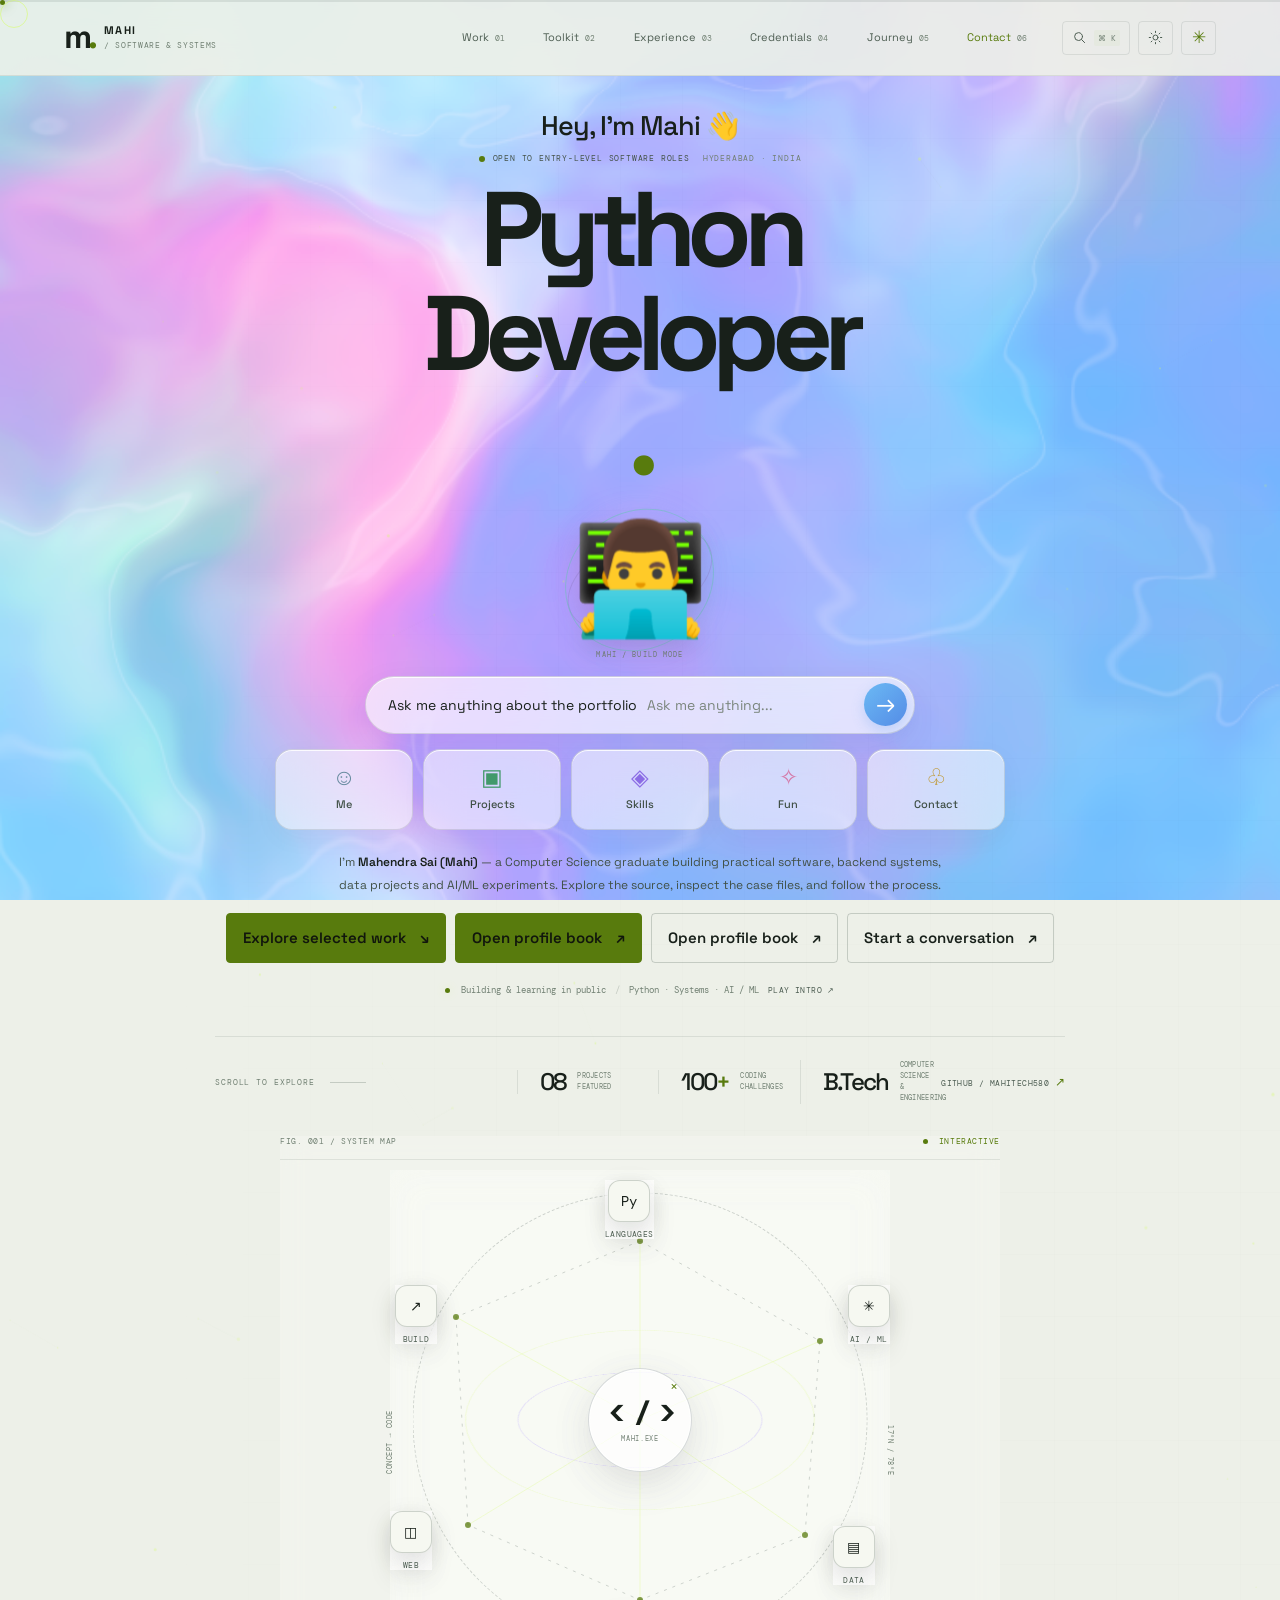
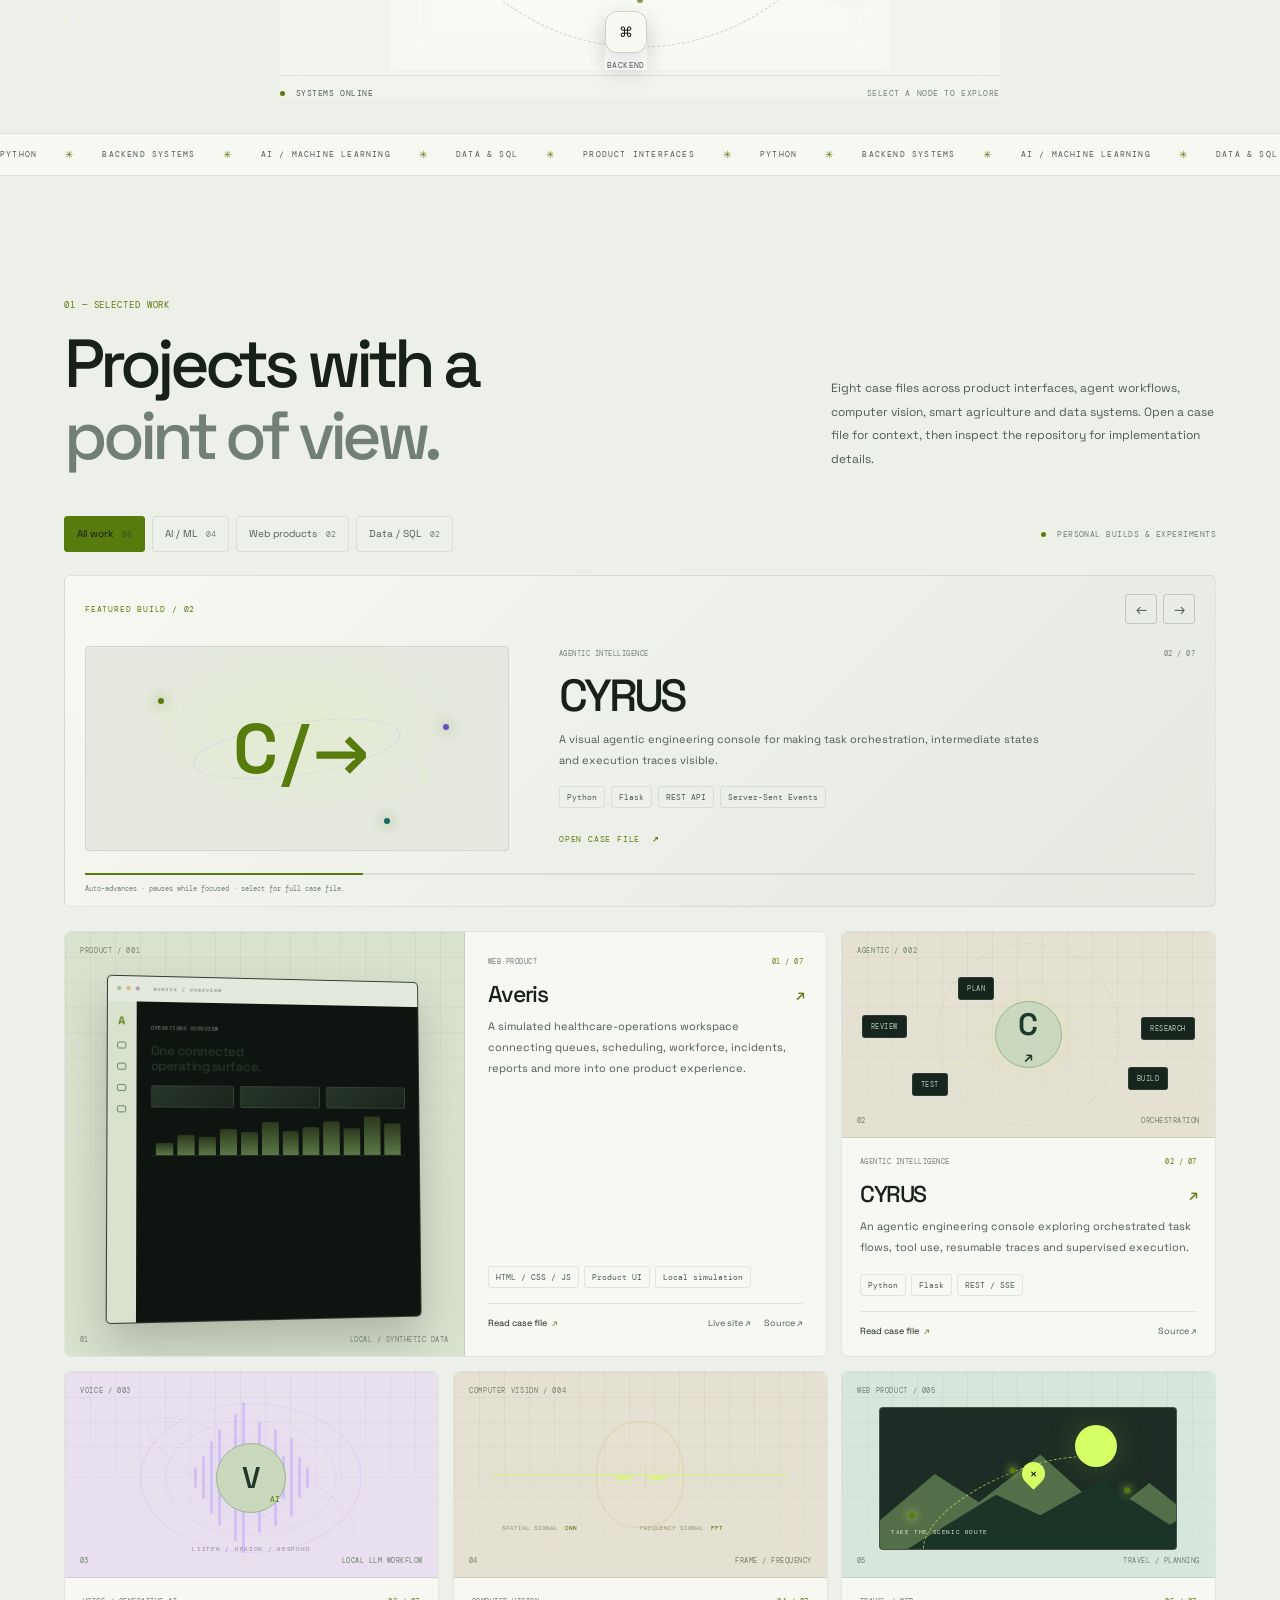
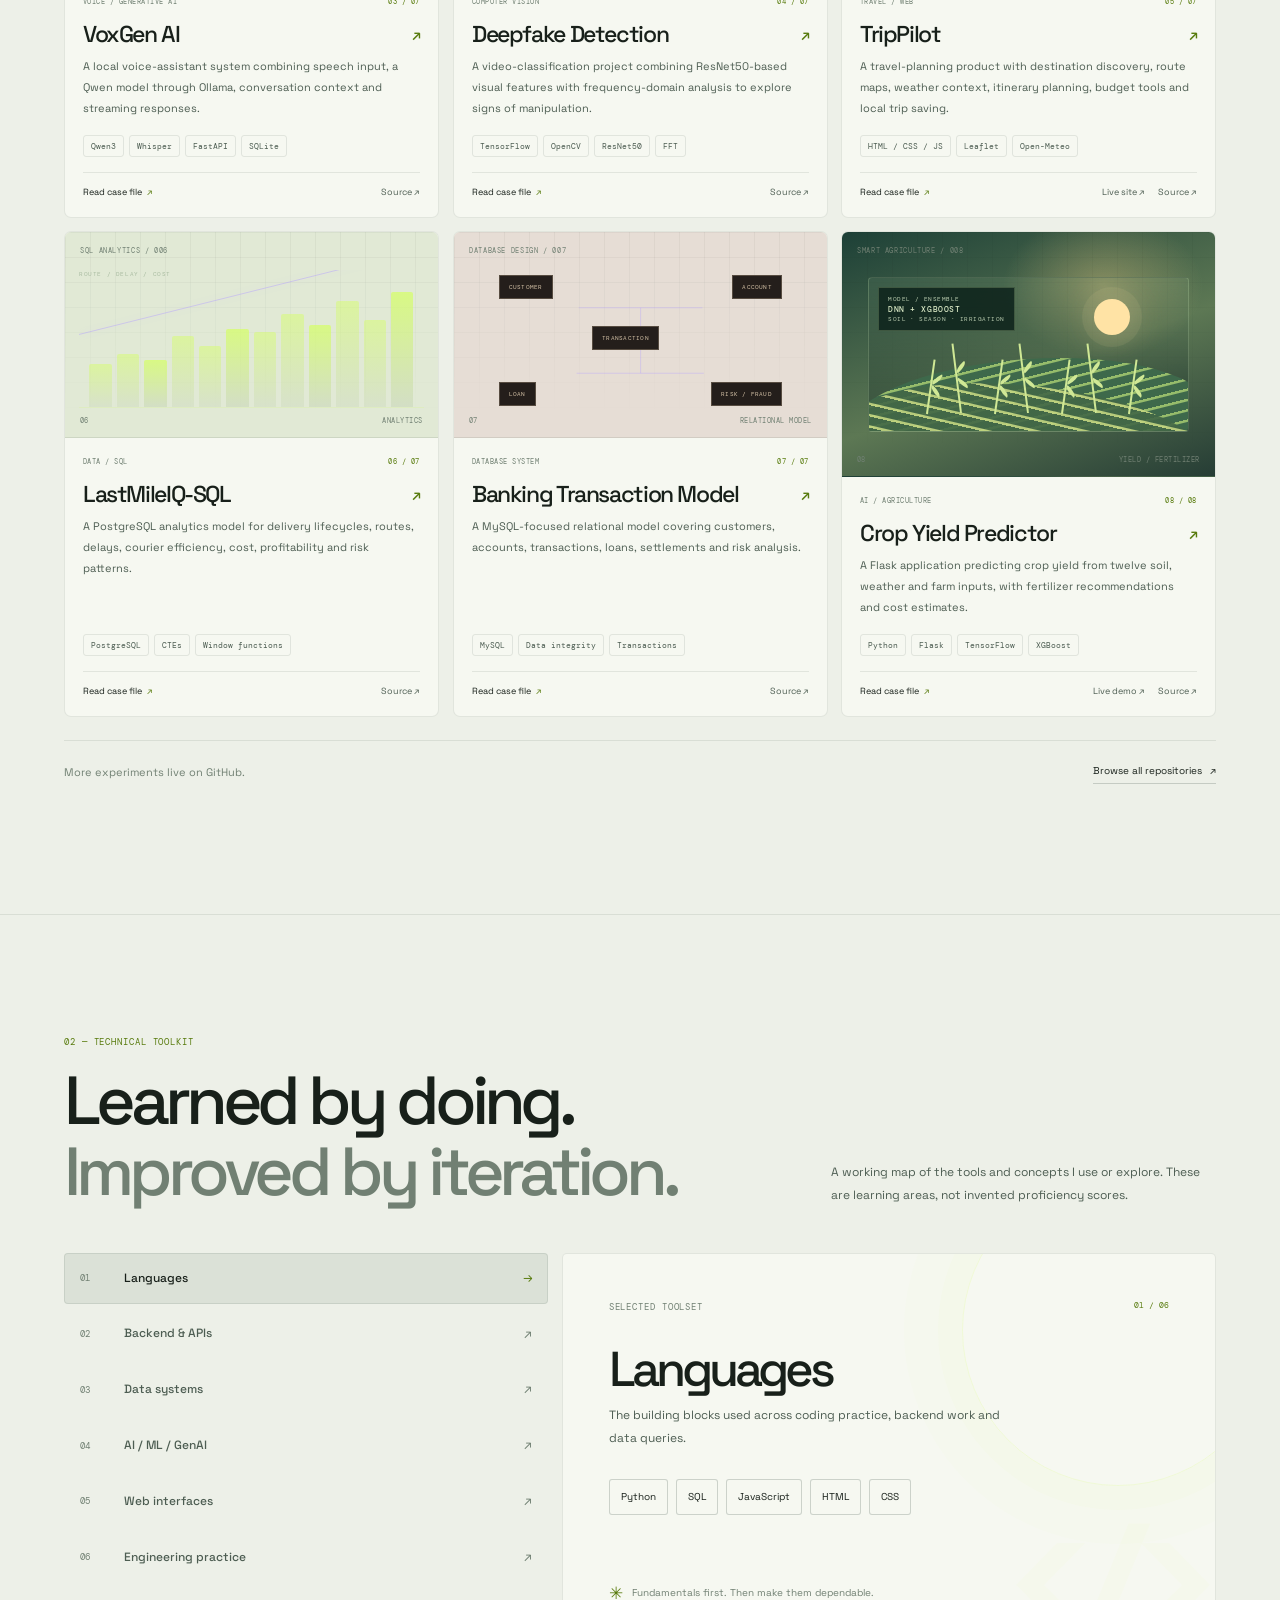
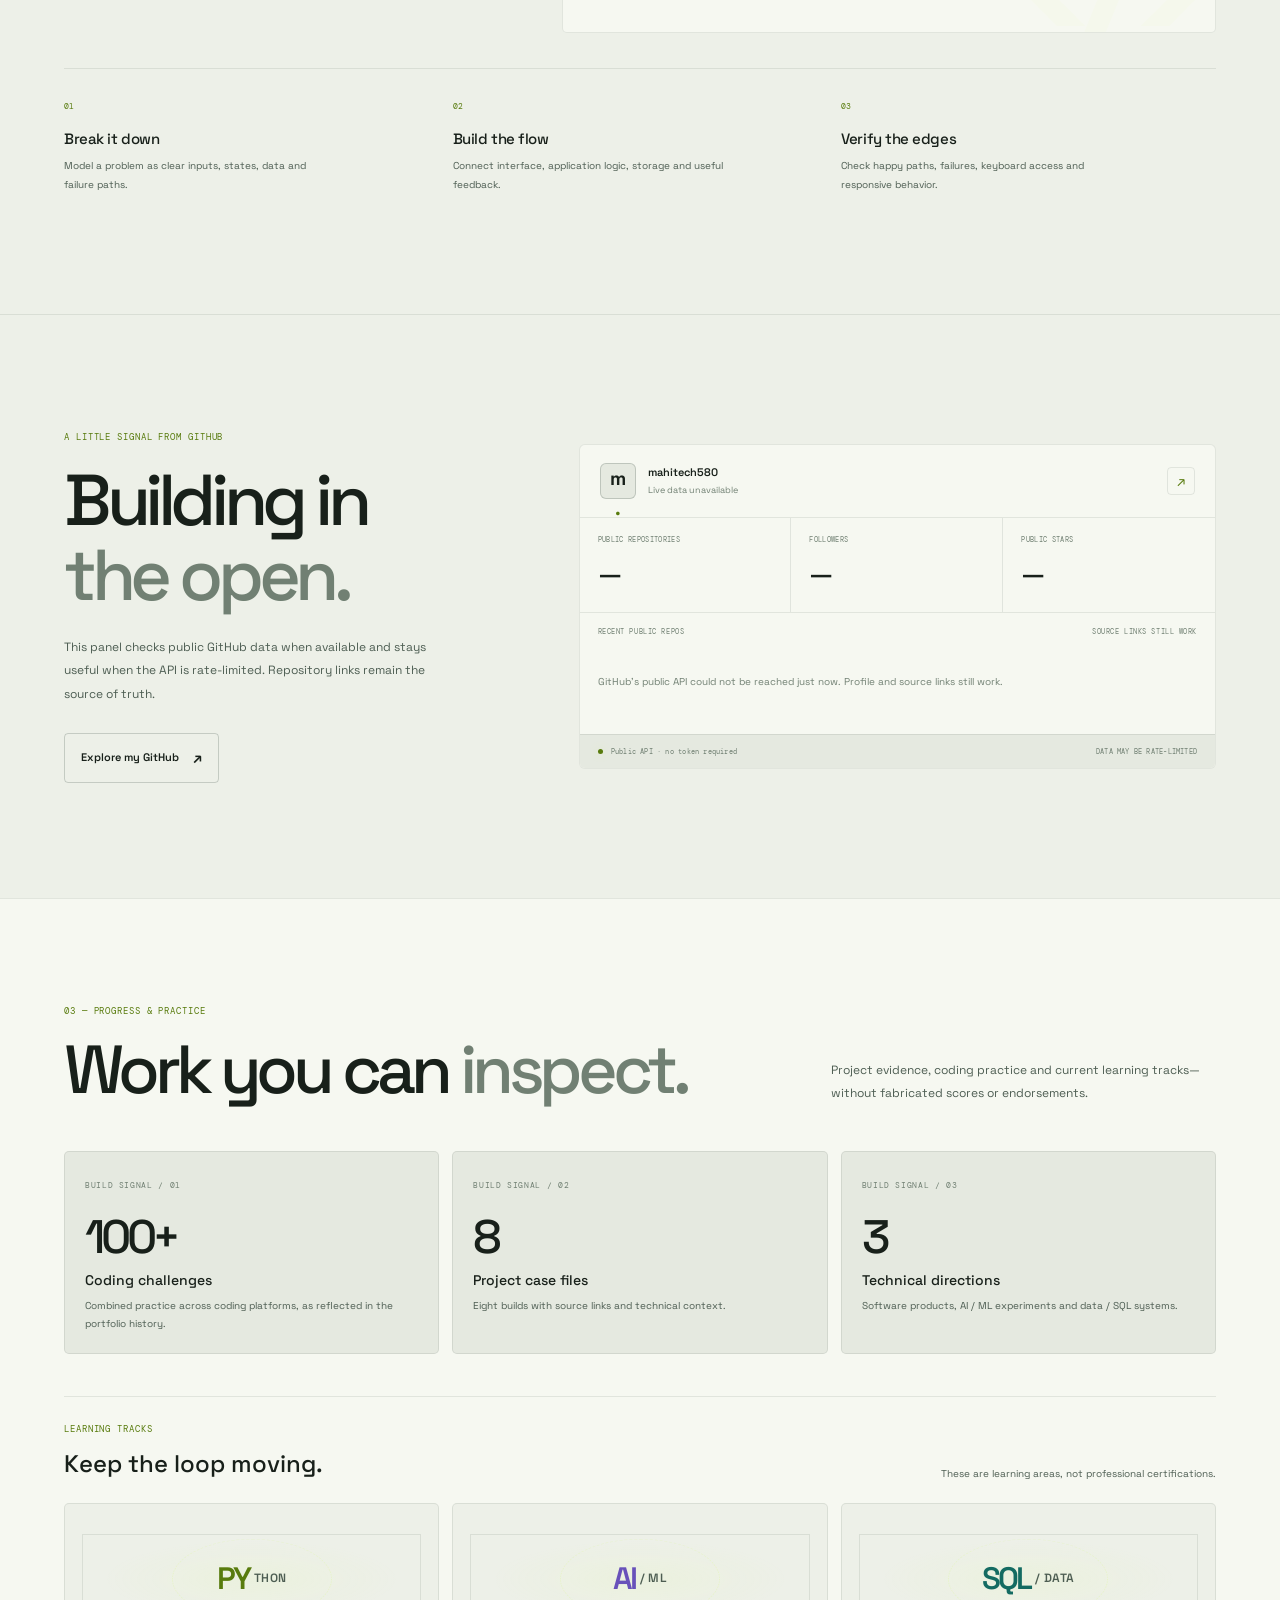
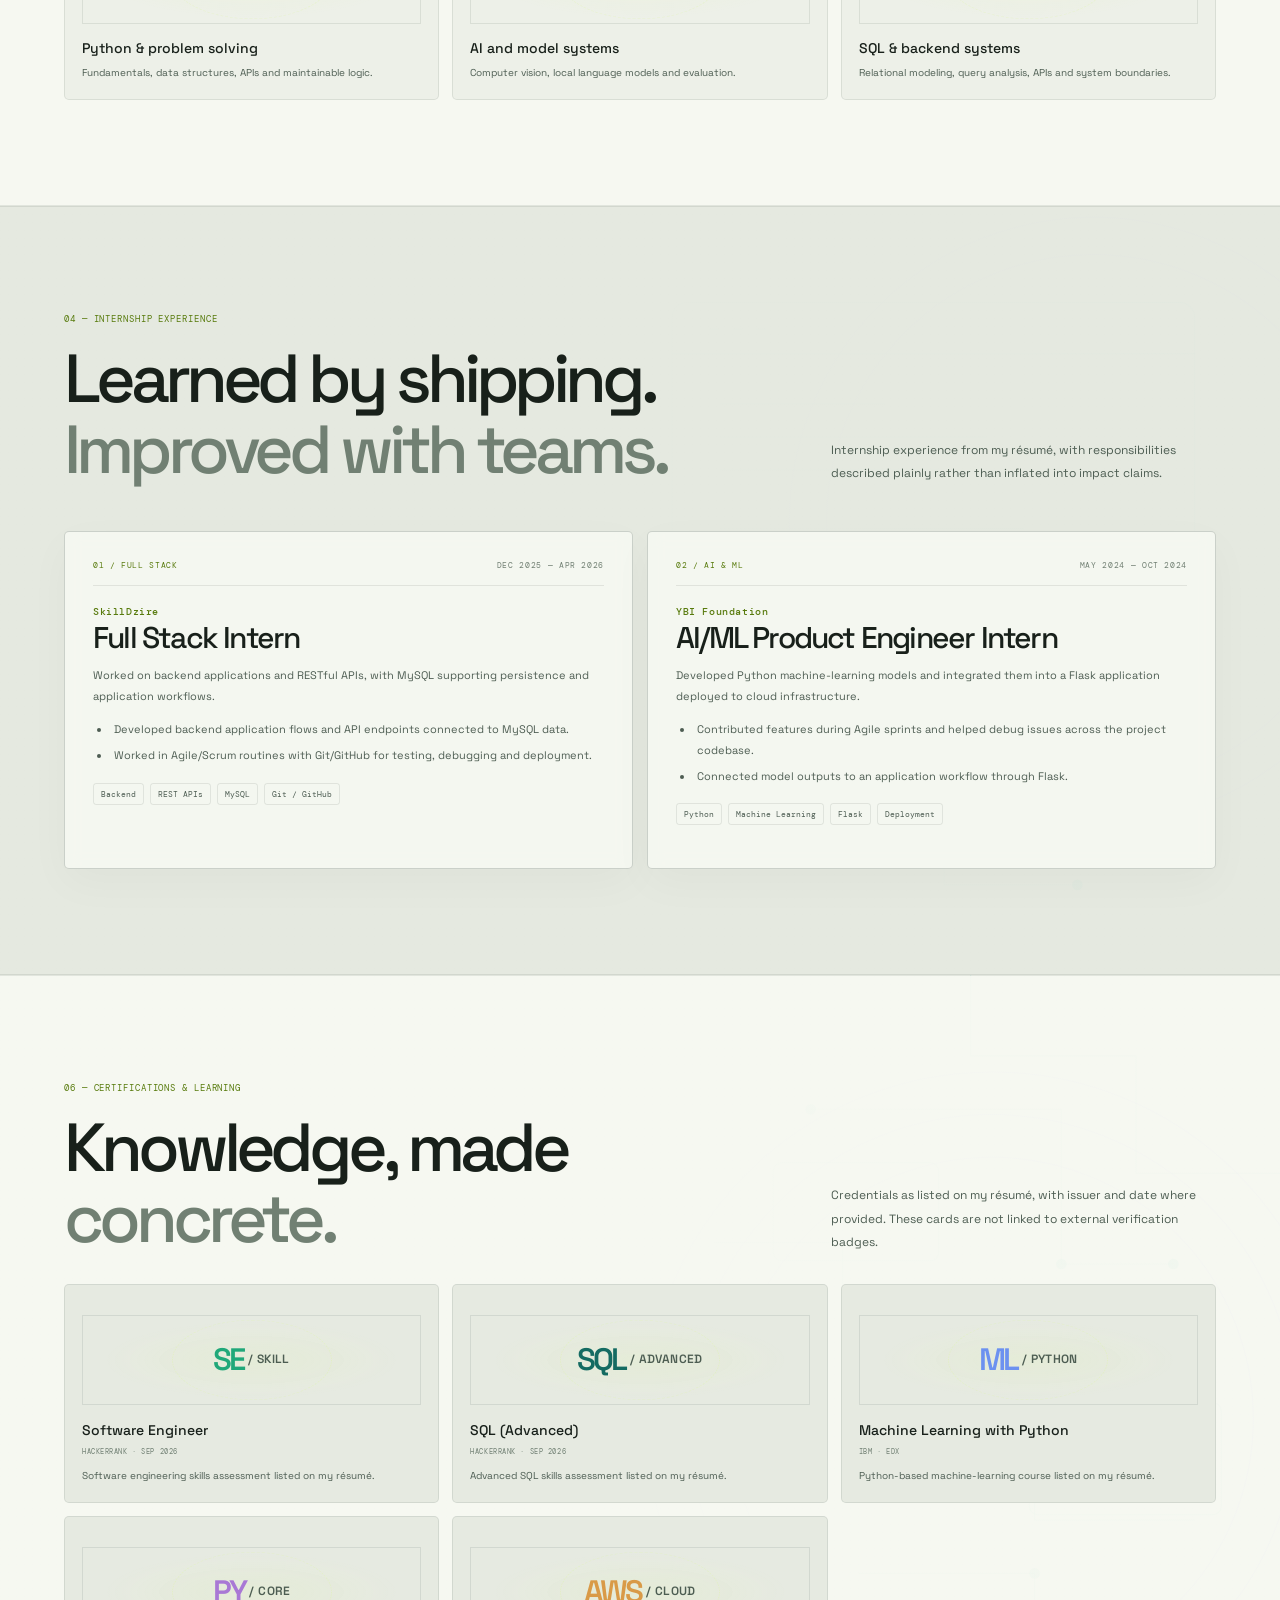
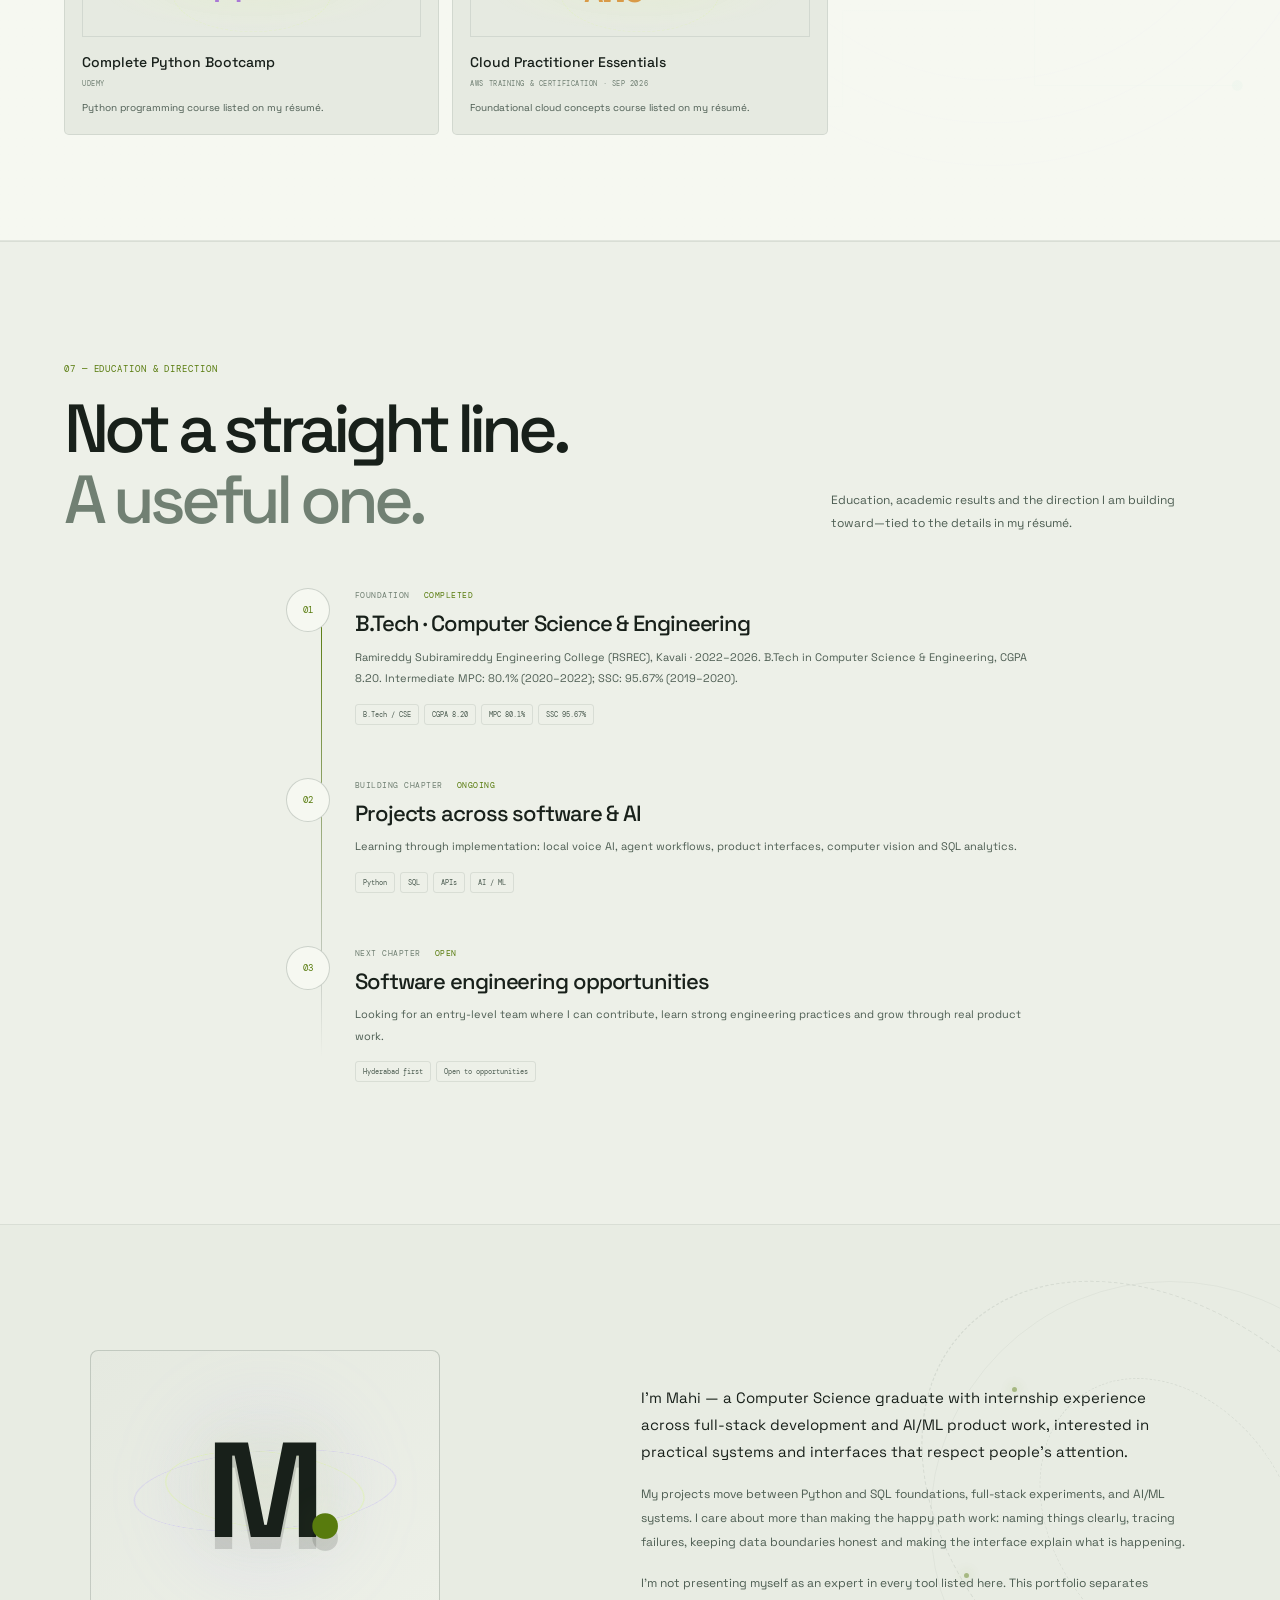
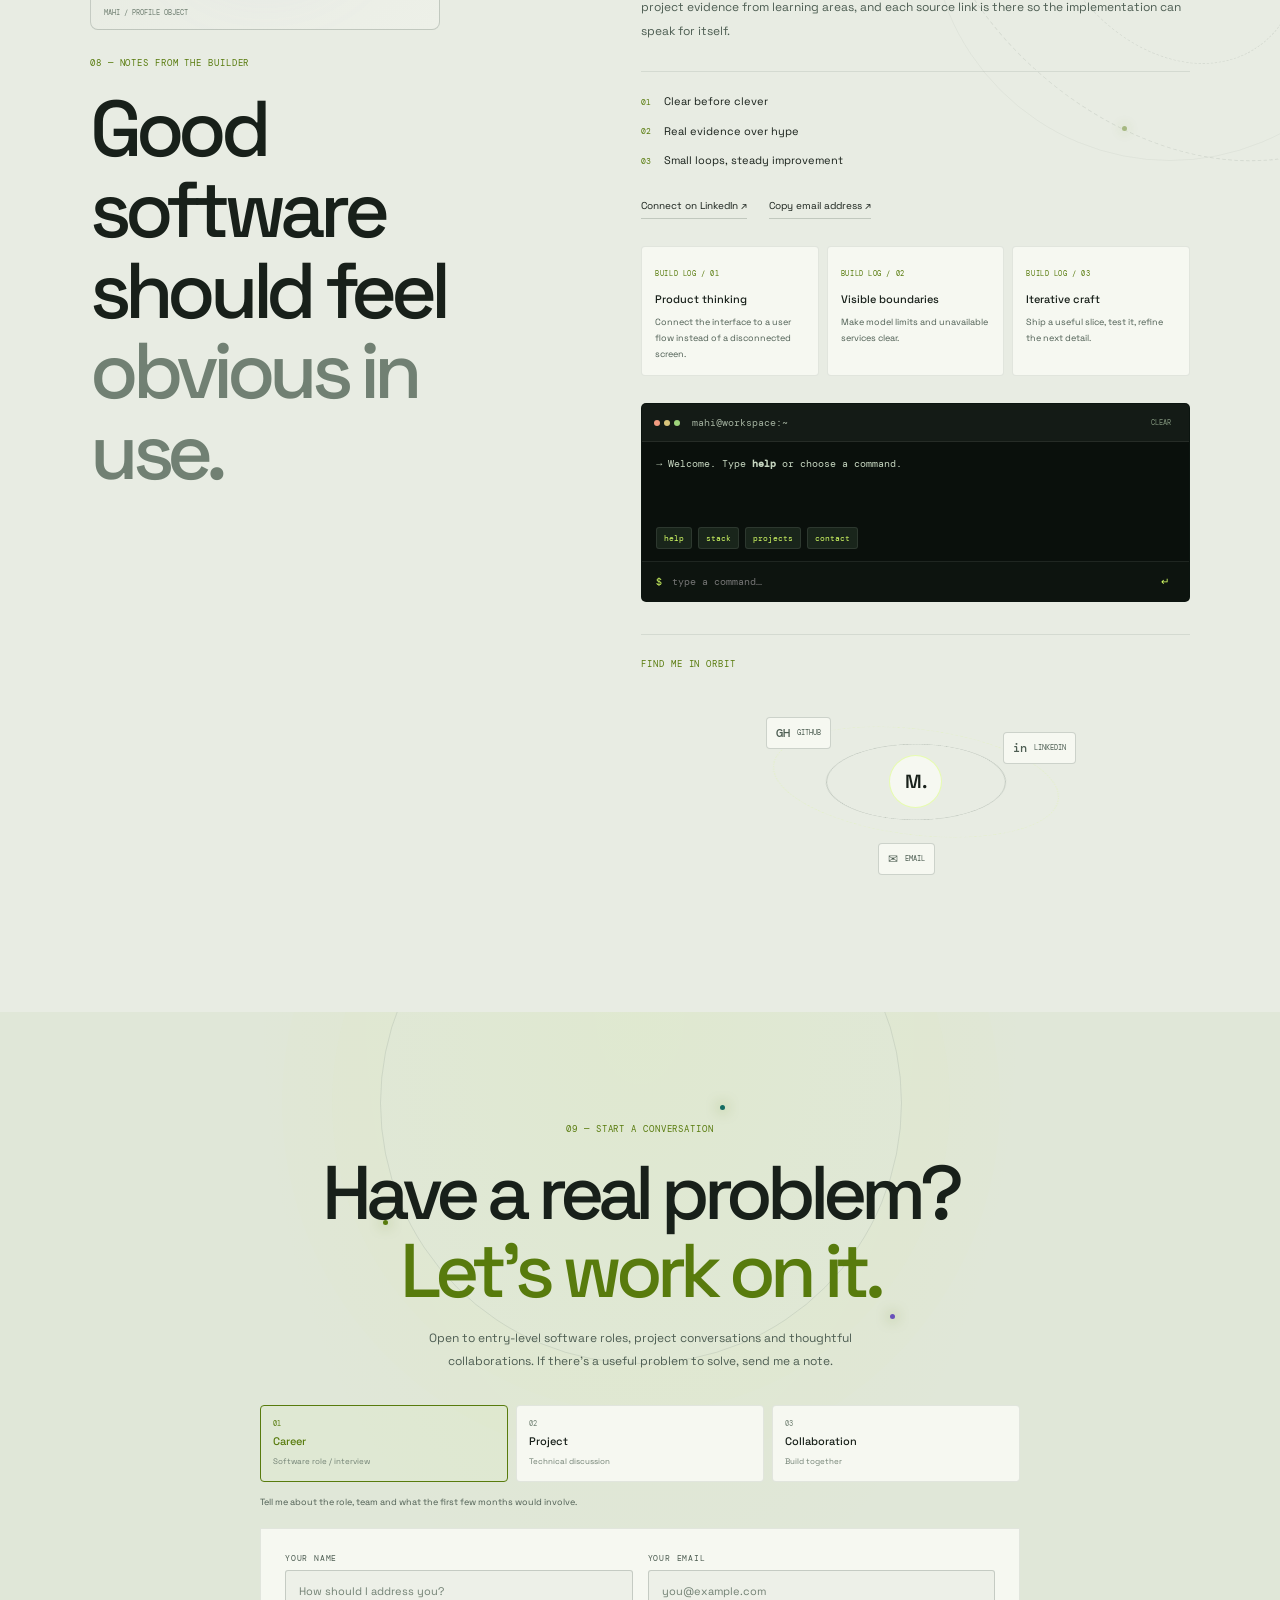
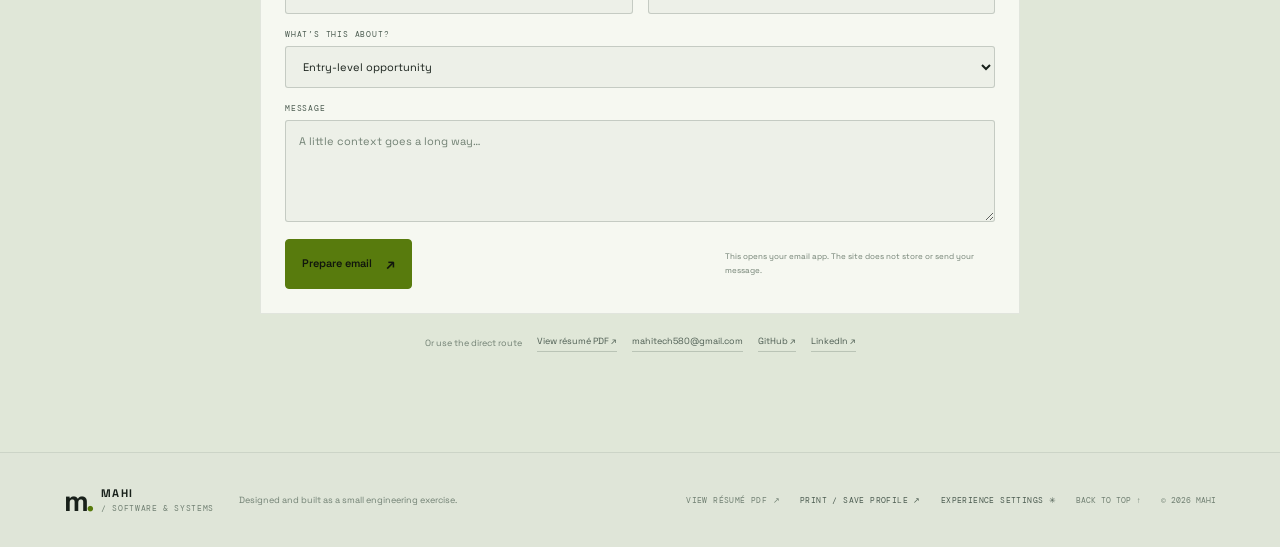
==== commit 96236c0c: "Add browser-viewable resume, career sections and crop yield project" ====
--- a/index.html
+++ b/index.html
@@ -26,14 +26,14 @@
 <header class="site-header" id="siteHeader">
   <div class="header-inner">
     <a class="brand" href="#home" aria-label="Mahi home"><span class="brand-mark">m<span>.</span></span><span class="brand-label">MAHI<span>/ SOFTWARE & SYSTEMS</span></span></a>
-    <nav class="primary-nav" aria-label="Main navigation"><a href="#work"><span data-i18n="navWork">Work</span><small>01</small></a><a href="#toolkit"><span data-i18n="navToolkit">Toolkit</span><small>02</small></a><a href="#journey"><span data-i18n="navJourney">Journey</span><small>03</small></a><a href="#contact"><span data-i18n="navContact">Contact</span><small>04</small></a></nav>
+    <nav class="primary-nav" aria-label="Main navigation"><a href="#work"><span data-i18n="navWork">Work</span><small>01</small></a><a href="#toolkit"><span data-i18n="navToolkit">Toolkit</span><small>02</small></a><a href="#experience"><span>Experience</span><small>03</small></a><a href="#credentials"><span>Credentials</span><small>04</small></a><a href="#journey"><span data-i18n="navJourney">Journey</span><small>05</small></a><a href="#contact"><span data-i18n="navContact">Contact</span><small>06</small></a></nav>
     <div class="header-actions">
       <button class="header-icon" id="commandOpen" aria-label="Open command palette" title="Command palette — Ctrl or Cmd + K"><svg viewBox="0 0 24 24" aria-hidden="true"><circle cx="10.5" cy="10.5" r="6.3"/><path d="m15.2 15.2 5 5"/></svg><kbd>⌘ K</kbd></button>
       <button class="header-icon theme-toggle" id="themeToggle" aria-label="Switch to light theme" aria-pressed="false" title="Switch theme"><svg viewBox="0 0 24 24" aria-hidden="true"><circle cx="12" cy="12" r="4"/><path d="M12 2v2m0 16v2M4.93 4.93l1.42 1.42m11.3 11.3 1.42 1.42M2 12h2m16 0h2M4.93 19.07l1.42-1.42m11.3-11.3 1.42-1.42"/></svg></button><button class="header-icon experience-tools-button" id="experienceToolsOpen" aria-label="Open experience controls" title="Profile modes, effects and language"><span class="tool-orbit-icon">✳</span></button>
       <button class="mobile-menu" id="mobileMenu" aria-label="Open navigation" aria-expanded="false"><span></span><span></span></button>
     </div>
   </div>
-  <nav class="mobile-nav" id="mobileNav" aria-label="Mobile navigation"><a href="#work"><span data-i18n="navWork">Selected work</span><span>↗</span></a><a href="#toolkit"><span data-i18n="navToolkit">Toolkit</span><span>↗</span></a><a href="#activity"><span data-i18n="navActivity">GitHub activity</span><span>↗</span></a><a href="#journey"><span data-i18n="navJourney">Journey</span><span>↗</span></a><a href="#contact"><span data-i18n="navContact">Contact</span><span>↗</span></a></nav>
+  <nav class="mobile-nav" id="mobileNav" aria-label="Mobile navigation"><a href="#work"><span data-i18n="navWork">Selected work</span><span>↗</span></a><a href="#toolkit"><span data-i18n="navToolkit">Toolkit</span><span>↗</span></a><a href="#experience"><span>Experience</span><span>↗</span></a><a href="#credentials"><span>Certifications</span><span>↗</span></a><a href="#activity"><span data-i18n="navActivity">GitHub activity</span><span>↗</span></a><a href="#journey"><span data-i18n="navJourney">Journey</span><span>↗</span></a><a href="#contact"><span data-i18n="navContact">Contact</span><span>↗</span></a></nav>
 </header>
 
 <main id="main">
@@ -48,7 +48,7 @@
     <form id="heroAskForm" class="hero-ask" role="search" aria-label="Explore the portfolio"><label class="sr-only" for="heroAskInput">Ask me anything about the portfolio</label><input id="heroAskInput" type="search" placeholder="Ask me anything..." autocomplete="off" aria-label="Ask me anything about projects, skills or contact"><button type="submit" aria-label="Search the portfolio"><span aria-hidden="true">→</span></button></form>
     <nav class="hero-shortcuts" aria-label="Quick portfolio sections"><a class="hero-shortcut" href="#about"><span aria-hidden="true">☺</span><small>Me</small></a><a class="hero-shortcut" href="#work"><span aria-hidden="true">▣</span><small>Projects</small></a><a class="hero-shortcut" href="#toolkit"><span aria-hidden="true">◈</span><small>Skills</small></a><a class="hero-shortcut" href="#terminalForm"><span aria-hidden="true">✧</span><small>Fun</small></a><a class="hero-shortcut" href="#contact"><span aria-hidden="true">♧</span><small>Contact</small></a></nav>
     <p class="hero-lead">I’m <strong>Mahendra Sai (Mahi)</strong> — a Computer Science graduate building practical software, backend systems, data projects and AI/ML experiments. Explore the source, inspect the case files, and follow the process.</p>
-    <div class="hero-cta"><a class="button button-primary" href="#work"><span data-i18n="ctaWork">Explore selected work</span><span>↘</span></a><button class="button button-quiet" id="resumeOpen" type="button"><span data-i18n="ctaResume">Open profile book</span><span>↗</span></button><a class="button button-quiet" href="#contact"><span data-i18n="ctaContact">Start a conversation</span><span>↗</span></a></div>
+    <div class="hero-cta"><a class="button button-primary" href="#work"><span data-i18n="ctaWork">Explore selected work</span><span>↘</span></a><a class="button button-primary" id="resumeOpen" href="./resume.html" target="_blank" rel="noopener noreferrer"><span data-i18n="ctaResume">View résumé PDF</span><span>↗</span></a><button class="button button-quiet" id="profileBookOpen" type="button"><span>Open profile book</span><span>↗</span></button><a class="button button-quiet" href="#contact"><span data-i18n="ctaContact">Start a conversation</span><span>↗</span></a></div>
     <div class="hero-meta"><span><i class="mini-signal"></i> Building & learning in public</span><span class="hero-meta-separator">/</span><span>Python · Systems · AI / ML</span><button id="introOpen" class="text-button" type="button" data-i18n="introLaunch">PLAY INTRO ↗</button></div>
   </div>
   <div class="hero-visual reveal delay-2">
@@ -69,7 +69,7 @@
   </div>
   <div class="hero-bottom">
     <div class="hero-index"><span>SCROLL TO EXPLORE</span><div class="scroll-indicator"><span></span></div></div>
-    <div class="hero-stat"><strong>07</strong><span>PROJECTS<br>FEATURED</span></div>
+    <div class="hero-stat"><strong>08</strong><span>PROJECTS<br>FEATURED</span></div>
     <div class="hero-stat"><strong>100<span>+</span></strong><span>CODING<br>CHALLENGES</span></div>
     <div class="hero-stat hero-stat-wide"><strong>B.Tech</strong><span>COMPUTER SCIENCE<br>& ENGINEERING</span></div>
     <button class="text-button" id="copyHandle">GITHUB / MAHITECH580 <span>↗</span></button>
@@ -79,8 +79,8 @@
 <div class="ticker" aria-label="Areas of interest"><div class="ticker-track"><span>PYTHON</span><b>✳</b><span>BACKEND SYSTEMS</span><b>✳</b><span>AI / MACHINE LEARNING</span><b>✳</b><span>DATA & SQL</span><b>✳</b><span>PRODUCT INTERFACES</span><b>✳</b><span>PYTHON</span><b>✳</b><span>BACKEND SYSTEMS</span><b>✳</b><span>AI / MACHINE LEARNING</span><b>✳</b><span>DATA & SQL</span><b>✳</b><span>PRODUCT INTERFACES</span><b>✳</b></div></div>
 
 <section class="work-section section-shell" id="work">
-  <div class="section-heading reveal"><div><p class="section-kicker">01 — SELECTED WORK</p><h2>Projects with a<br><span class="dim-word">point of view.</span></h2></div><p class="section-intro">A selection of builds across product interfaces, AI experiments and data systems. Open a case file for context, then inspect the repository for implementation detail.</p></div>
-  <div class="project-toolbar reveal"><div class="filter-group" role="group" aria-label="Filter projects"><button class="filter active" data-filter="all" aria-pressed="true">All work <span>07</span></button><button class="filter" data-filter="ai" aria-pressed="false">AI / ML <span>03</span></button><button class="filter" data-filter="web" aria-pressed="false">Web products <span>02</span></button><button class="filter" data-filter="data" aria-pressed="false">Data / SQL <span>02</span></button></div><span class="toolbar-note"><i class="availability-dot"></i> PERSONAL BUILDS & EXPERIMENTS</span></div>
+  <div class="section-heading reveal"><div><p class="section-kicker">01 — SELECTED WORK</p><h2>Projects with a<br><span class="dim-word">point of view.</span></h2></div><p class="section-intro">Eight case files across product interfaces, agent workflows, computer vision, smart agriculture and data systems. Open a case file for context, then inspect the repository for implementation details.</p></div>
+  <div class="project-toolbar reveal"><div class="filter-group" role="group" aria-label="Filter projects"><button class="filter active" data-filter="all" aria-pressed="true">All work <span>08</span></button><button class="filter" data-filter="ai" aria-pressed="false">AI / ML <span>04</span></button><button class="filter" data-filter="web" aria-pressed="false">Web products <span>02</span></button><button class="filter" data-filter="data" aria-pressed="false">Data / SQL <span>02</span></button></div><span class="toolbar-note"><i class="availability-dot"></i> PERSONAL BUILDS & EXPERIMENTS</span></div>
   <section class="spotlight reveal" id="spotlight" aria-label="Featured project carousel"><div class="spotlight-index"><span class="section-kicker">FEATURED BUILD / <b id="spotlightNumber">01</b></span><div class="spotlight-controls"><button id="spotPrev" type="button" aria-label="Previous featured project">←</button><button id="spotNext" type="button" aria-label="Next featured project">→</button></div></div><button class="spotlight-main" id="spotlightOpen" type="button" aria-label="Open featured project case file"><div class="spotlight-art" id="spotlightArt" aria-hidden="true"><span id="spotlightGlyph">A</span><i></i><i></i><i></i></div><div class="spotlight-copy"><div class="project-overline"><span id="spotlightCategory">WEB PRODUCT</span><span id="spotlightIndex">01 / 07</span></div><h3 id="spotlightTitle">Averis</h3><p id="spotlightDescription">A connected workspace for simulated healthcare operations.</p><div class="spotlight-tags" id="spotlightTags"><span>HTML</span><span>CSS</span><span>JavaScript</span></div><span class="spotlight-link">OPEN CASE FILE <b>↗</b></span></div></button><div class="spotlight-progress"><span id="spotlightProgress"></span></div><p class="spotlight-footnote">Auto-advances · pauses while focused · select for full case file.</p></section><div class="project-grid" id="projectGrid">
     <article class="project-card project-featured reveal" data-project="averis" data-category="web">
       <div class="project-visual visual-averis"><div class="visual-label">PRODUCT / 001</div><div class="averis-window"><div class="mock-window-bar"><i></i><i></i><i></i><span>averis / overview</span></div><div class="mock-window-body"><div class="mock-sidebar"><b>A</b><i></i><i></i><i></i><i></i></div><div class="mock-dashboard"><small>OPERATIONS OVERVIEW</small><strong>One connected<br>operating surface.</strong><div class="mock-metrics"><i></i><i></i><i></i></div><div class="mock-chart"><span></span><span></span><span></span><span></span><span></span><span></span><span></span><span></span><span></span><span></span><span></span><span></span></div></div></div></div><div class="visual-caption"><span>01</span><span>LOCAL / SYNTHETIC DATA</span></div></div>
@@ -92,7 +92,7 @@
     <article class="project-card reveal" data-project="trippilot" data-category="web"><div class="project-visual visual-travel"><div class="visual-label">WEB PRODUCT / 005</div><div class="trip-window"><div class="trip-sun"></div><div class="trip-mountain trip-mountain-a"></div><div class="trip-mountain trip-mountain-b"></div><div class="trip-route"><i></i><i></i><i></i></div><div class="trip-pin">+</div><span>TAKE THE SCENIC ROUTE</span></div><div class="visual-caption"><span>05</span><span>TRAVEL / PLANNING</span></div></div><div class="project-content"><div class="project-overline"><span>TRAVEL / WEB</span><span class="project-index">05 / 07</span></div><h3>TripPilot <span>↗</span></h3><p>A travel-planning product with destination discovery, route maps, weather context, itinerary planning, budget tools and local trip saving.</p><div class="tag-list"><span>HTML / CSS / JS</span><span>Leaflet</span><span>Open-Meteo</span></div><div class="project-actions"><button class="case-link" data-open-project="trippilot">Read case file <span>↗</span></button><a href="https://mahitech580.github.io/TripPilot-Travel-Planner/" target="_blank" rel="noopener noreferrer">Live site ↗</a><a href="https://github.com/mahitech580/TripPilot-Travel-Planner" target="_blank" rel="noopener noreferrer">Source ↗</a></div></div></article>
     <article class="project-card reveal delay-1" data-project="lastmile" data-category="data"><div class="project-visual visual-data"><div class="visual-label">SQL ANALYTICS / 006</div><div class="data-canvas"><div class="data-bars"><i></i><i></i><i></i><i></i><i></i><i></i><i></i><i></i><i></i><i></i><i></i><i></i></div><div class="data-line"></div><div class="data-data-label">ROUTE / DELAY / COST</div></div><div class="visual-caption"><span>06</span><span>ANALYTICS</span></div></div><div class="project-content"><div class="project-overline"><span>DATA / SQL</span><span class="project-index">06 / 07</span></div><h3>LastMileIQ-SQL <span>↗</span></h3><p>A PostgreSQL analytics model for delivery lifecycles, routes, delays, courier efficiency, cost, profitability and risk patterns.</p><div class="tag-list"><span>PostgreSQL</span><span>CTEs</span><span>Window functions</span></div><div class="project-actions"><button class="case-link" data-open-project="lastmile">Read case file <span>↗</span></button><a href="https://github.com/mahitech580/LastMileIQ-SQL" target="_blank" rel="noopener noreferrer">Source ↗</a></div></div></article>
     <article class="project-card reveal" data-project="banking" data-category="data"><div class="project-visual visual-banking"><div class="visual-label">DATABASE DESIGN / 007</div><div class="banking-schema"><span class="schema-table schema-customer">CUSTOMER</span><span class="schema-table schema-account">ACCOUNT</span><span class="schema-table schema-transaction">TRANSACTION</span><span class="schema-table schema-loan">LOAN</span><span class="schema-table schema-risk">RISK / FRAUD</span><svg viewBox="0 0 320 180" aria-hidden="true"><path d="M75 45H160V89M245 45H160M160 89V135H72M160 135H247"/></svg></div><div class="visual-caption"><span>07</span><span>RELATIONAL MODEL</span></div></div><div class="project-content"><div class="project-overline"><span>DATABASE SYSTEM</span><span class="project-index">07 / 07</span></div><h3>Banking Transaction Model <span>↗</span></h3><p>A MySQL-focused relational model covering customers, accounts, transactions, loans, settlements and risk analysis.</p><div class="tag-list"><span>MySQL</span><span>Data integrity</span><span>Transactions</span></div><div class="project-actions"><button class="case-link" data-open-project="banking">Read case file <span>↗</span></button><a href="https://github.com/mahitech580/Banking-Financial-Transaction-Management-MySQL" target="_blank" rel="noopener noreferrer">Source ↗</a></div></div></article>
-  </div>
+<article class="project-card reveal delay-1" data-project="cropYield" data-category="ai"><div class="project-visual visual-crop"><div class="visual-label">SMART AGRICULTURE / 008</div><div class="crop-plot" aria-hidden="true"><div class="crop-sun"></div><div class="crop-hills crop-hills-a"></div><div class="crop-hills crop-hills-b"></div><div class="crop-stalks"><i></i><i></i><i></i><i></i><i></i><i></i><i></i></div><div class="crop-readout"><span>MODEL / ENSEMBLE</span><b>DNN + XGBOOST</b><small>SOIL · SEASON · IRRIGATION</small></div></div><div class="visual-caption"><span>08</span><span>YIELD / FERTILIZER</span></div></div><div class="project-content"><div class="project-overline"><span>AI / AGRICULTURE</span><span class="project-index">08 / 08</span></div><h3>Crop Yield Predictor <span>↗</span></h3><p>A Flask application predicting crop yield from twelve soil, weather and farm inputs, with fertilizer recommendations and cost estimates.</p><div class="tag-list"><span>Python</span><span>Flask</span><span>TensorFlow</span><span>XGBoost</span></div><div class="project-actions"><button class="case-link" data-open-project="cropYield">Read case file <span>↗</span></button><a href="https://crop-yield-predictor-pius.onrender.com" target="_blank" rel="noopener noreferrer">Live demo ↗</a><a href="https://github.com/mahitech580/crop-yield-predictor" target="_blank" rel="noopener noreferrer">Source ↗</a></div></div></article>  </div>
   <div class="all-projects-row reveal"><span>More experiments live on GitHub.</span><a class="text-link" href="https://github.com/mahitech580?tab=repositories" target="_blank" rel="noopener noreferrer">Browse all repositories <span>↗</span></a></div>
 </section>
 
@@ -126,22 +126,37 @@
   </div>
 </section>
 
-<section class="proof-section section-shell" id="proof"><div class="section-heading reveal"><div><p class="section-kicker">03 — PROGRESS & PRACTICE</p><h2>Work you can <span class="dim-word">inspect.</span></h2></div><p class="section-intro">Project evidence, coding practice and current learning tracks—without fabricated scores or endorsements.</p></div><div class="achievement-grid reveal"><article class="achievement-card"><span>BUILD SIGNAL / 01</span><strong data-countup="100" data-suffix="+">0+</strong><h3>Coding challenges</h3><p>Combined practice across coding platforms, as reflected in the portfolio history.</p></article><article class="achievement-card"><span>BUILD SIGNAL / 02</span><strong data-countup="7">0</strong><h3>Project case files</h3><p>Seven builds with source links and technical context.</p></article><article class="achievement-card"><span>BUILD SIGNAL / 03</span><strong data-countup="3">0</strong><h3>Technical directions</h3><p>Software products, AI / ML experiments and data / SQL systems.</p></article></div><div class="proof-subhead"><div><p class="section-kicker">LEARNING TRACKS</p><h3>Keep the loop moving.</h3></div><p>These are learning areas, not professional certifications.</p></div><div class="credential-grid"><article class="credential-card"><div class="credential-art">PY<span>THON</span><i></i></div><h4>Python & problem solving</h4><p>Fundamentals, data structures, APIs and maintainable logic.</p></article><article class="credential-card credential-cpp"><div class="credential-art">AI<span> / ML</span><i></i></div><h4>AI and model systems</h4><p>Computer vision, local language models and evaluation.</p></article><article class="credential-card credential-cloud"><div class="credential-art">SQL<span> / DATA</span><i></i></div><h4>SQL & backend systems</h4><p>Relational modeling, query analysis, APIs and system boundaries.</p></article></div></section><section class="journey-section section-shell" id="journey">
-  <div class="section-heading reveal"><div><p class="section-kicker">03 — THE PATH SO FAR</p><h2>Not a straight line.<br><span class="dim-word">A useful one.</span></h2></div><p class="section-intro">A grounded snapshot of education and the current chapter. No fabricated work history or placeholder company logos.</p></div>
+<section class="proof-section section-shell" id="proof"><div class="section-heading reveal"><div><p class="section-kicker">03 — PROGRESS & PRACTICE</p><h2>Work you can <span class="dim-word">inspect.</span></h2></div><p class="section-intro">Project evidence, coding practice and current learning tracks—without fabricated scores or endorsements.</p></div><div class="achievement-grid reveal"><article class="achievement-card"><span>BUILD SIGNAL / 01</span><strong data-countup="100" data-suffix="+">0+</strong><h3>Coding challenges</h3><p>Combined practice across coding platforms, as reflected in the portfolio history.</p></article><article class="achievement-card"><span>BUILD SIGNAL / 02</span><strong data-countup="8">0</strong><h3>Project case files</h3><p>Eight builds with source links and technical context.</p></article><article class="achievement-card"><span>BUILD SIGNAL / 03</span><strong data-countup="3">0</strong><h3>Technical directions</h3><p>Software products, AI / ML experiments and data / SQL systems.</p></article></div><div class="proof-subhead"><div><p class="section-kicker">LEARNING TRACKS</p><h3>Keep the loop moving.</h3></div><p>These are learning areas, not professional certifications.</p></div><div class="credential-grid"><article class="credential-card"><div class="credential-art">PY<span>THON</span><i></i></div><h4>Python & problem solving</h4><p>Fundamentals, data structures, APIs and maintainable logic.</p></article><article class="credential-card credential-cpp"><div class="credential-art">AI<span> / ML</span><i></i></div><h4>AI and model systems</h4><p>Computer vision, local language models and evaluation.</p></article><article class="credential-card credential-cloud"><div class="credential-art">SQL<span> / DATA</span><i></i></div><h4>SQL & backend systems</h4><p>Relational modeling, query analysis, APIs and system boundaries.</p></article></div></section><section class="experience-section section-shell" id="experience">
+<div class="section-heading reveal"><div><p class="section-kicker">04 — INTERNSHIP EXPERIENCE</p><h2>Learned by shipping.<br><span class="dim-word">Improved with teams.</span></h2></div><p class="section-intro">Internship experience from my résumé, with responsibilities described plainly rather than inflated into impact claims.</p></div>
+<div class="experience-grid">
+<article class="experience-card reveal"><div class="experience-card-top"><span class="experience-index">01 / FULL STACK</span><span class="experience-dates">DEC 2025 — APR 2026</span></div><p class="experience-company">SkillDzire</p><h3>Full Stack Intern</h3><p class="experience-summary">Worked on backend applications and RESTful APIs, with MySQL supporting persistence and application workflows.</p><ul><li>Developed backend application flows and API endpoints connected to MySQL data.</li><li>Worked in Agile/Scrum routines with Git/GitHub for testing, debugging and deployment.</li></ul><div class="tag-list"><span>Backend</span><span>REST APIs</span><span>MySQL</span><span>Git / GitHub</span></div></article>
+<article class="experience-card reveal delay-1"><div class="experience-card-top"><span class="experience-index">02 / AI & ML</span><span class="experience-dates">MAY 2024 — OCT 2024</span></div><p class="experience-company">YBI Foundation</p><h3>AI/ML Product Engineer Intern</h3><p class="experience-summary">Developed Python machine-learning models and integrated them into a Flask application deployed to cloud infrastructure.</p><ul><li>Contributed features during Agile sprints and helped debug issues across the project codebase.</li><li>Connected model outputs to an application workflow through Flask.</li></ul><div class="tag-list"><span>Python</span><span>Machine Learning</span><span>Flask</span><span>Deployment</span></div></article>
+</div></section>
+<section class="credentials-section section-shell" id="credentials">
+<div class="section-heading reveal"><div><p class="section-kicker">06 — CERTIFICATIONS & LEARNING</p><h2>Knowledge, made <span class="dim-word">concrete.</span></h2></div><p class="section-intro">Credentials as listed on my résumé, with issuer and date where provided. These cards are not linked to external verification badges.</p></div>
+<div class="credential-grid certification-grid reveal">
+<article class="credential-card"><div class="credential-art credential-art-hackerrank">SE<span> / SKILL</span><i></i></div><h4>Software Engineer</h4><span class="credential-source">HACKERRANK · SEP 2026</span><p>Software engineering skills assessment listed on my résumé.</p></article>
+<article class="credential-card"><div class="credential-art credential-art-sql">SQL<span> / ADVANCED</span><i></i></div><h4>SQL (Advanced)</h4><span class="credential-source">HACKERRANK · SEP 2026</span><p>Advanced SQL skills assessment listed on my résumé.</p></article>
+<article class="credential-card"><div class="credential-art credential-art-ibm">ML<span> / PYTHON</span><i></i></div><h4>Machine Learning with Python</h4><span class="credential-source">IBM · EDX</span><p>Python-based machine-learning course listed on my résumé.</p></article>
+<article class="credential-card"><div class="credential-art credential-art-udemy">PY<span> / CORE</span><i></i></div><h4>Complete Python Bootcamp</h4><span class="credential-source">UDEMY</span><p>Python programming course listed on my résumé.</p></article>
+<article class="credential-card"><div class="credential-art credential-art-aws">AWS<span> / CLOUD</span><i></i></div><h4>Cloud Practitioner Essentials</h4><span class="credential-source">AWS TRAINING & CERTIFICATION · SEP 2026</span><p>Foundational cloud concepts course listed on my résumé.</p></article>
+</div></section>
+<section class="journey-section section-shell" id="journey">
+  <div class="section-heading reveal"><div><p class="section-kicker">07 — EDUCATION & DIRECTION</p><h2>Not a straight line.<br><span class="dim-word">A useful one.</span></h2></div><p class="section-intro">Education, academic results and the direction I am building toward—tied to the details in my résumé.</p></div>
   <div class="journey-grid">
-    <article class="journey-item reveal"><div class="journey-number">01</div><div class="journey-content"><div class="journey-meta"><span>FOUNDATION</span><span>COMPLETED</span></div><h3>B.Tech · Computer Science & Engineering</h3><p>Rami Reddy Subbarami Reddy Engineering College, Kavali. Built the academic foundation for programming, systems and problem solving.</p><div class="tag-list"><span>Computer Science</span><span>Programming</span></div></div></article>
+    <article class="journey-item reveal"><div class="journey-number">01</div><div class="journey-content"><div class="journey-meta"><span>FOUNDATION</span><span>COMPLETED</span></div><h3>B.Tech · Computer Science & Engineering</h3><p>Ramireddy Subiramireddy Engineering College (RSREC), Kavali · 2022–2026. B.Tech in Computer Science & Engineering, CGPA 8.20. Intermediate MPC: 80.1% (2020–2022); SSC: 95.67% (2019–2020).</p><div class="tag-list"><span>B.Tech / CSE</span><span>CGPA 8.20</span><span>MPC 80.1%</span><span>SSC 95.67%</span></div></div></article>
     <article class="journey-item reveal delay-1"><div class="journey-number">02</div><div class="journey-content"><div class="journey-meta"><span>BUILDING CHAPTER</span><span>ONGOING</span></div><h3>Projects across software & AI</h3><p>Learning through implementation: local voice AI, agent workflows, product interfaces, computer vision and SQL analytics.</p><div class="tag-list"><span>Python</span><span>SQL</span><span>APIs</span><span>AI / ML</span></div></div></article>
     <article class="journey-item reveal delay-2"><div class="journey-number">03</div><div class="journey-content"><div class="journey-meta"><span>NEXT CHAPTER</span><span>OPEN</span></div><h3>Software engineering opportunities</h3><p>Looking for an entry-level team where I can contribute, learn strong engineering practices and grow through real product work.</p><div class="tag-list"><span>Hyderabad first</span><span>Open to opportunities</span></div></div></article>
   </div>
 </section>
 
 <section class="about-section section-shell" id="about"><div class="about-motif" aria-hidden="true"><span></span><span></span><span></span><span></span><span></span></div>
-  <div class="about-grid"><div class="about-title reveal"><div class="portrait-stage" id="portraitStage" tabindex="0" aria-label="Abstract interactive three-dimensional M monogram"><div class="portrait-haze"></div><div class="portrait-orbit portrait-orbit-a"></div><div class="portrait-orbit portrait-orbit-b"></div><div class="portrait-monogram">M<span>.</span></div><span class="portrait-stamp">MAHI / PROFILE OBJECT</span></div><p class="section-kicker">04 — NOTES FROM THE BUILDER</p><h2>Good software<br>should feel<br><span class="dim-word">obvious in use.</span></h2></div>
-  <div class="about-body reveal delay-1"><p class="about-lead">I’m Mahi — a developer in the early chapters of my career, interested in practical systems and interfaces that respect people’s attention.</p><p>My projects move between Python and SQL foundations, full-stack experiments, and AI/ML systems. I care about more than making the happy path work: naming things clearly, tracing failures, keeping data boundaries honest and making the interface explain what is happening.</p><p>I’m not presenting myself as an expert in every tool listed here. This portfolio separates project evidence from learning areas, and each source link is there so the implementation can speak for itself.</p><div class="about-principles"><span><b>01</b> Clear before clever</span><span><b>02</b> Real evidence over hype</span><span><b>03</b> Small loops, steady improvement</span></div><div class="about-actions"><a href="https://www.linkedin.com/in/mahendra-sai-kondaveeti-93438b279/" target="_blank" rel="noopener noreferrer" class="text-link">Connect on LinkedIn ↗</a><button class="text-link copy-email" id="copyEmail">Copy email address ↗</button></div><div class="about-bento"><article><span>BUILD LOG / 01</span><strong>Product thinking</strong><p>Connect the interface to a user flow instead of a disconnected screen.</p></article><article><span>BUILD LOG / 02</span><strong>Visible boundaries</strong><p>Make model limits and unavailable services clear.</p></article><article><span>BUILD LOG / 03</span><strong>Iterative craft</strong><p>Ship a useful slice, test it, refine the next detail.</p></article></div><section class="terminal-workspace" aria-label="Interactive developer terminal"><div class="terminal-top"><span><i></i><i></i><i></i></span><b>mahi@workspace:~</b><button type="button" id="terminalClear">CLEAR</button></div><div class="terminal-output" id="terminalOutput" role="log" aria-live="polite"><p>→ Welcome. Type <b>help</b> or choose a command.</p></div><div class="terminal-commands"><button type="button" data-terminal-command="help">help</button><button type="button" data-terminal-command="stack">stack</button><button type="button" data-terminal-command="projects">projects</button><button type="button" data-terminal-command="contact">contact</button></div><form class="terminal-input-row" id="terminalForm"><label for="terminalInput">$</label><input id="terminalInput" autocomplete="off" spellcheck="false" placeholder="type a command…" aria-label="Terminal command"><button type="submit" aria-label="Run terminal command">↵</button></form></section><div class="social-constellation"><p class="section-kicker">FIND ME IN ORBIT</p><div class="constellation-plot"><div class="constellation-ring"></div><div class="constellation-ring constellation-ring-two"></div><span class="constellation-center">M.</span><a class="constellation-node constellation-github" href="https://github.com/mahitech580" target="_blank" rel="noopener noreferrer"><span>GH</span><small>GITHUB</small></a><a class="constellation-node constellation-linkedin" href="https://www.linkedin.com/in/mahendra-sai-kondaveeti-93438b279/" target="_blank" rel="noopener noreferrer"><span>in</span><small>LINKEDIN</small></a><a class="constellation-node constellation-email" href="mailto:mahitech580@gmail.com"><span>✉</span><small>EMAIL</small></a></div></div></div></div>
+  <div class="about-grid"><div class="about-title reveal"><div class="portrait-stage" id="portraitStage" tabindex="0" aria-label="Abstract interactive three-dimensional M monogram"><div class="portrait-haze"></div><div class="portrait-orbit portrait-orbit-a"></div><div class="portrait-orbit portrait-orbit-b"></div><div class="portrait-monogram">M<span>.</span></div><span class="portrait-stamp">MAHI / PROFILE OBJECT</span></div><p class="section-kicker">08 — NOTES FROM THE BUILDER</p><h2>Good software<br>should feel<br><span class="dim-word">obvious in use.</span></h2></div>
+  <div class="about-body reveal delay-1"><p class="about-lead">I’m Mahi — a Computer Science graduate with internship experience across full-stack development and AI/ML product work, interested in practical systems and interfaces that respect people’s attention.</p><p>My projects move between Python and SQL foundations, full-stack experiments, and AI/ML systems. I care about more than making the happy path work: naming things clearly, tracing failures, keeping data boundaries honest and making the interface explain what is happening.</p><p>I’m not presenting myself as an expert in every tool listed here. This portfolio separates project evidence from learning areas, and each source link is there so the implementation can speak for itself.</p><div class="about-principles"><span><b>01</b> Clear before clever</span><span><b>02</b> Real evidence over hype</span><span><b>03</b> Small loops, steady improvement</span></div><div class="about-actions"><a href="https://www.linkedin.com/in/mahendra-sai-kondaveeti-93438b279/" target="_blank" rel="noopener noreferrer" class="text-link">Connect on LinkedIn ↗</a><button class="text-link copy-email" id="copyEmail">Copy email address ↗</button></div><div class="about-bento"><article><span>BUILD LOG / 01</span><strong>Product thinking</strong><p>Connect the interface to a user flow instead of a disconnected screen.</p></article><article><span>BUILD LOG / 02</span><strong>Visible boundaries</strong><p>Make model limits and unavailable services clear.</p></article><article><span>BUILD LOG / 03</span><strong>Iterative craft</strong><p>Ship a useful slice, test it, refine the next detail.</p></article></div><section class="terminal-workspace" aria-label="Interactive developer terminal"><div class="terminal-top"><span><i></i><i></i><i></i></span><b>mahi@workspace:~</b><button type="button" id="terminalClear">CLEAR</button></div><div class="terminal-output" id="terminalOutput" role="log" aria-live="polite"><p>→ Welcome. Type <b>help</b> or choose a command.</p></div><div class="terminal-commands"><button type="button" data-terminal-command="help">help</button><button type="button" data-terminal-command="stack">stack</button><button type="button" data-terminal-command="projects">projects</button><button type="button" data-terminal-command="contact">contact</button></div><form class="terminal-input-row" id="terminalForm"><label for="terminalInput">$</label><input id="terminalInput" autocomplete="off" spellcheck="false" placeholder="type a command…" aria-label="Terminal command"><button type="submit" aria-label="Run terminal command">↵</button></form></section><div class="social-constellation"><p class="section-kicker">FIND ME IN ORBIT</p><div class="constellation-plot"><div class="constellation-ring"></div><div class="constellation-ring constellation-ring-two"></div><span class="constellation-center">M.</span><a class="constellation-node constellation-github" href="https://github.com/mahitech580" target="_blank" rel="noopener noreferrer"><span>GH</span><small>GITHUB</small></a><a class="constellation-node constellation-linkedin" href="https://www.linkedin.com/in/mahendra-sai-kondaveeti-93438b279/" target="_blank" rel="noopener noreferrer"><span>in</span><small>LINKEDIN</small></a><a class="constellation-node constellation-email" href="mailto:mahitech580@gmail.com"><span>✉</span><small>EMAIL</small></a></div></div></div></div>
 </section>
 
 <section class="contact-section section-shell" id="contact"><div class="contact-orbit" aria-hidden="true"><span></span><span></span><span></span></div><div class="contact-inner reveal">
-  <p class="section-kicker">05 — START A CONVERSATION</p><h2>Have a real problem?<br><span>Let’s work on it.</span></h2><p>Open to entry-level software roles, project conversations and thoughtful collaborations. If there’s a useful problem to solve, send me a note.</p>
+  <p class="section-kicker">09 — START A CONVERSATION</p><h2>Have a real problem?<br><span>Let’s work on it.</span></h2><p>Open to entry-level software roles, project conversations and thoughtful collaborations. If there’s a useful problem to solve, send me a note.</p>
   <div class="contact-intents" role="group" aria-label="Choose contact intent"><button type="button" class="contact-intent active" data-contact-intent="Entry-level opportunity" aria-pressed="true"><span>01</span><b>Career</b><small>Software role / interview</small></button><button type="button" class="contact-intent" data-contact-intent="Project discussion" aria-pressed="false"><span>02</span><b>Project</b><small>Technical discussion</small></button><button type="button" class="contact-intent" data-contact-intent="Open-source collaboration" aria-pressed="false"><span>03</span><b>Collaboration</b><small>Build together</small></button></div><p class="contact-intent-note" id="contactIntentNote">Tell me about the role, team and what the first few months would involve.</p><form class="contact-form" id="contactForm">
     <div class="form-field"><label for="contactName">YOUR NAME</label><input id="contactName" name="name" autocomplete="name" required placeholder="How should I address you?"></div>
     <div class="form-field"><label for="contactEmail">YOUR EMAIL</label><input id="contactEmail" name="email" type="email" autocomplete="email" required placeholder="you@example.com"></div>
@@ -149,11 +164,11 @@
     <div class="form-field field-wide"><label for="contactMessage">MESSAGE</label><textarea id="contactMessage" name="message" rows="4" required placeholder="A little context goes a long way…"></textarea></div>
     <div class="form-submit"><button class="button button-primary" type="submit">Prepare email <span>↗</span></button><span>This opens your email app. The site does not store or send your message.</span></div>
   </form>
-  <div class="contact-direct"><span>Or use the direct route</span><a href="mailto:mahitech580@gmail.com">mahitech580@gmail.com</a><a href="https://github.com/mahitech580" target="_blank" rel="noopener noreferrer">GitHub ↗</a><a href="https://www.linkedin.com/in/mahendra-sai-kondaveeti-93438b279/" target="_blank" rel="noopener noreferrer">LinkedIn ↗</a></div>
+  <div class="contact-direct"><span>Or use the direct route</span><a href="./resume.html" target="_blank" rel="noopener noreferrer">View résumé PDF ↗</a><a href="mailto:mahitech580@gmail.com">mahitech580@gmail.com</a><a href="https://github.com/mahitech580" target="_blank" rel="noopener noreferrer">GitHub ↗</a><a href="https://www.linkedin.com/in/mahendra-sai-kondaveeti-93438b279/" target="_blank" rel="noopener noreferrer">LinkedIn ↗</a></div>
 </div></section>
 </main>
 
-<footer class="site-footer section-shell"><a class="brand footer-brand" href="#home"><span class="brand-mark">m<span>.</span></span><span class="brand-label">MAHI<span>/ SOFTWARE & SYSTEMS</span></span></a><p>Designed and built as a small engineering exercise.</p><div class="footer-actions"><button class="text-button" id="printResume">PRINT / SAVE PROFILE ↗</button><button class="text-button" id="experienceToolsFooter">EXPERIENCE SETTINGS ✳</button><a href="#home">BACK TO TOP ↑</a><span>© <span id="year"></span> MAHI</span></div></footer>
+<footer class="site-footer section-shell"><a class="brand footer-brand" href="#home"><span class="brand-mark">m<span>.</span></span><span class="brand-label">MAHI<span>/ SOFTWARE & SYSTEMS</span></span></a><p>Designed and built as a small engineering exercise.</p><div class="footer-actions"><a class="text-button" href="./resume.html" target="_blank" rel="noopener noreferrer">VIEW RÉSUMÉ PDF ↗</a><button class="text-button" id="printResume">PRINT / SAVE PROFILE ↗</button><button class="text-button" id="experienceToolsFooter">EXPERIENCE SETTINGS ✳</button><a href="#home">BACK TO TOP ↑</a><span>© <span id="year"></span> MAHI</span></div></footer>
 
 <dialog class="project-dialog" id="projectDialog" aria-labelledby="dialogTitle">
   <div class="dialog-top"><span class="eyebrow" id="dialogEyebrow">PROJECT / CASE FILE</span><button id="dialogClose" class="dialog-close" aria-label="Close project case file">×</button></div>
@@ -162,7 +177,7 @@
 </dialog>
 
 <dialog class="intro-dialog" id="introDialog" aria-labelledby="introDialogTitle"><div class="dialog-top"><span class="eyebrow">M SERIES / OPENING SCENE</span><button type="button" class="dialog-close" data-close-dialog="introDialog" aria-label="Close intro">×</button></div><div class="intro-dialog-art"><span>MEET MAHI</span><b>M.</b><i></i><i></i><i></i></div><div class="intro-dialog-copy"><h2 id="introDialogTitle">A builder in progress.</h2><p id="introTyping">I’m a Computer Science graduate who likes turning ideas into working software, from Python and SQL to backend systems and AI experiments.</p><p>Explore the source, inspect the case files and follow the build process.</p><div class="dialog-links"><a class="button button-primary" href="#work" data-close-dialog="introDialog">Explore projects ↗</a><button type="button" class="button button-outline" data-close-dialog="introDialog">Close intro</button></div></div></dialog>
-<dialog class="resume-dialog" id="resumeDialog" aria-labelledby="resumeDialogTitle"><div class="dialog-top"><span class="eyebrow">MAHI / PROFILE BOOK</span><div class="resume-dialog-actions"><button type="button" class="text-button" id="resumePrint">PRINT / SAVE PDF ↗</button><button type="button" class="dialog-close" data-close-dialog="resumeDialog" aria-label="Close profile book">×</button></div></div><div class="resume-book"><article class="resume-page active" data-resume-page="0"><span class="resume-page-label">PAGE 01 / PROFILE</span><div class="resume-cover-mark">m<span>.</span></div><h2>Mahendra Sai Kondaveeti</h2><p class="resume-role">COMPUTER SCIENCE · SOFTWARE / AI / DATA</p><p class="resume-blurb">Computer Science graduate building practical software, backend experiments, data projects and AI/ML applications. Interested in clear interfaces, sound system boundaries and iterative engineering.</p><div class="resume-contact-list"><a href="mailto:mahitech580@gmail.com">mahitech580@gmail.com</a><a href="https://github.com/mahitech580" target="_blank" rel="noopener noreferrer">github.com/mahitech580 ↗</a><a href="https://www.linkedin.com/in/mahendra-sai-kondaveeti-93438b279/" target="_blank" rel="noopener noreferrer">LinkedIn profile ↗</a></div></article><article class="resume-page" data-resume-page="1" hidden><span class="resume-page-label">PAGE 02 / TECHNICAL FOCUS</span><h2>Tools I work with.</h2><p>Python, SQL, JavaScript, HTML / CSS, Flask, FastAPI, REST APIs, Node.js.</p><p>Pandas, NumPy, MySQL, PostgreSQL, SQLite, MongoDB.</p><p>scikit-learn, TensorFlow, OpenCV, LLMs, Ollama and Whisper.</p><div class="resume-note">Skill groups describe learning and project use, not certified proficiency ratings.</div></article><article class="resume-page" data-resume-page="2" hidden><span class="resume-page-label">PAGE 03 / WORK & EDUCATION</span><h2>Built by doing.</h2><ul><li>Averis — simulated operations UI.</li><li>CYRUS — agentic workflow console.</li><li>VoxGen AI — local voice assistant.</li><li>Deepfake Detection — video model experiment.</li><li>TripPilot — travel planner.</li><li>LastMileIQ-SQL — delivery analytics.</li><li>Banking Transaction Model — MySQL relational model.</li></ul><h3>Education</h3><p>B.Tech, Computer Science & Engineering — Rami Reddy Subbarami Reddy Engineering College, Kavali.</p></article></div><div class="resume-book-nav"><button id="resumePrev" type="button" class="button button-outline" disabled>← Previous</button><div class="resume-page-dots"><button type="button" data-resume-goto="0" class="active">01</button><button type="button" data-resume-goto="1">02</button><button type="button" data-resume-goto="2">03</button></div><span id="resumeCount">01 / 03</span><button id="resumeNext" type="button" class="button button-primary">Next page →</button></div></dialog>
+<dialog class="resume-dialog" id="resumeDialog" aria-labelledby="resumeDialogTitle"><div class="dialog-top"><span class="eyebrow">MAHI / PROFILE BOOK</span><div class="resume-dialog-actions"><a class="text-button" href="./resume.html" target="_blank" rel="noopener noreferrer">OPEN ORIGINAL RÉSUMÉ ↗</a><button type="button" class="text-button" id="resumePrint">PRINT / SAVE PROFILE ↗</button><button type="button" class="dialog-close" data-close-dialog="resumeDialog" aria-label="Close profile book">×</button></div></div><div class="resume-book"><article class="resume-page active" data-resume-page="0"><span class="resume-page-label">PAGE 01 / PROFILE</span><div class="resume-cover-mark">m<span>.</span></div><h2>Mahendra Sai Kondaveeti</h2><p class="resume-role">COMPUTER SCIENCE · SOFTWARE / AI / DATA</p><p class="resume-blurb">Computer Science graduate building practical software, backend experiments, data projects and AI/ML applications. Interested in clear interfaces, sound system boundaries and iterative engineering.</p><div class="resume-contact-list"><a href="mailto:mahitech580@gmail.com">mahitech580@gmail.com</a><a href="https://github.com/mahitech580" target="_blank" rel="noopener noreferrer">github.com/mahitech580 ↗</a><a href="https://www.linkedin.com/in/mahendra-sai-kondaveeti-93438b279/" target="_blank" rel="noopener noreferrer">LinkedIn profile ↗</a></div></article><article class="resume-page" data-resume-page="1" hidden><span class="resume-page-label">PAGE 02 / TECHNICAL FOCUS</span><h2>Tools I work with.</h2><p>Python, SQL, JavaScript, HTML / CSS, Flask, FastAPI, REST APIs, Node.js.</p><p>Pandas, NumPy, MySQL, PostgreSQL, SQLite, MongoDB.</p><p>scikit-learn, TensorFlow, OpenCV, LLMs, Ollama and Whisper.</p><div class="resume-note">Skill groups describe learning and project use, not certified proficiency ratings.</div></article><article class="resume-page" data-resume-page="2" hidden><span class="resume-page-label">PAGE 03 / WORK & EDUCATION</span><h2>Built by doing.</h2><ul><li>Averis — simulated operations UI.</li><li>CYRUS — agentic workflow console.</li><li>VoxGen AI — local voice assistant.</li><li>Deepfake Detection — video model experiment.</li><li>TripPilot — travel planner.</li><li>LastMileIQ-SQL — delivery analytics.</li><li>Banking Transaction Model — MySQL relational model.</li></ul><h3>Education</h3><p>B.Tech, Computer Science & Engineering — Rami Reddy Subbarami Reddy Engineering College, Kavali.</p></article></div><div class="resume-book-nav"><button id="resumePrev" type="button" class="button button-outline" disabled>← Previous</button><div class="resume-page-dots"><button type="button" data-resume-goto="0" class="active">01</button><button type="button" data-resume-goto="1">02</button><button type="button" data-resume-goto="2">03</button></div><span id="resumeCount">01 / 03</span><button id="resumeNext" type="button" class="button button-primary">Next page →</button></div></dialog>
 <dialog class="experience-dialog" id="experienceDialog" aria-labelledby="experienceDialogTitle"><div class="dialog-top"><span class="eyebrow">CUSTOMIZE THE EXPERIENCE</span><button type="button" class="dialog-close" data-close-dialog="experienceDialog" aria-label="Close controls">×</button></div><div class="experience-panel-content"><h2 id="experienceDialogTitle">Your view of the portfolio.</h2><p>Choose a starting point and tune the atmosphere. The same projects and evidence remain.</p><div class="experience-control-block"><span class="control-label">CHOOSE A VIEW</span><div class="profile-choice-grid"><button type="button" data-view="main" class="profile-choice active" aria-pressed="true"><b>M.</b><span>Full story</span><small>All sections</small></button><button type="button" data-view="recruiter" class="profile-choice" aria-pressed="false"><b>▤</b><span>Recruiter</span><small>Skills & education</small></button><button type="button" data-view="developer" class="profile-choice" aria-pressed="false"><b>&lt;/&gt;</b><span>Developer</span><small>Projects & source</small></button><button type="button" data-view="ai" class="profile-choice" aria-pressed="false"><b>✳</b><span>AI explorer</span><small>AI / ML projects</small></button></div></div><div class="experience-control-block"><span class="control-label">ATMOSPHERE</span><div class="utility-actions"><button type="button" id="soundToggle" class="utility-toggle" aria-pressed="false"><span>♪</span><b>Ambient sound</b><small>OFF</small></button><button type="button" id="smokeToggle" class="utility-toggle" aria-pressed="true"><span>☁</span><b>Smoke & particles</b><small>ON</small></button><button type="button" id="glowToggle" class="utility-toggle" aria-pressed="true"><span>✧</span><b>Glow effects</b><small>ON</small></button></div></div><div class="experience-control-block"><span class="control-label">INTERFACE LANGUAGE</span><div class="language-options" role="group" aria-label="Interface language"><button type="button" data-language="en" class="active" aria-pressed="true">EN <span>English</span></button><button type="button" data-language="hi" aria-pressed="false">HI <span>हिन्दी</span></button><button type="button" data-language="te" aria-pressed="false">TE <span>తెలుగు</span></button><button type="button" data-language="ja" aria-pressed="false">JA <span>日本語</span></button></div><p class="language-note">Navigation labels change language; technical case studies remain in English.</p></div></div></dialog>
 <dialog class="command-dialog" id="commandDialog" aria-labelledby="commandTitle"><div class="command-header"><span id="commandTitle">FIND YOUR WAY AROUND</span><kbd>ESC</kbd></div><div class="command-search"><svg viewBox="0 0 24 24" aria-hidden="true"><circle cx="10.5" cy="10.5" r="6.3"/><path d="m15.2 15.2 5 5"/></svg><input type="search" id="commandInput" placeholder="Search projects, skills, sections…" autocomplete="off" aria-label="Search the portfolio"><span>↵</span></div><div class="command-results" id="commandResults"><p>Type a project name or try Python, AI, or contact.</p></div><div class="command-footer"><span>↑ ↓ Navigate</span><span>↵ Open result</span><span>ESC Close</span></div></dialog>
 <div class="toast" id="toast" role="status" aria-live="polite"></div>
--- a/styles.css
+++ b/styles.css
@@ -108,3 +108,23 @@
 @media(hover:none),(pointer:coarse){.cursor-smoke-canvas{display:none!important}}
 @media(prefers-reduced-motion:reduce){.cursor-smoke-canvas{display:none!important}}
 @media print{.cursor-smoke-canvas{display:none!important}}
+
+/* Final liquid-marble polish: richer color separation and denser soft trails */
+.smoke-canvas{image-rendering:auto;filter:saturate(1.18) contrast(1.025)}
+.cursor-smoke-canvas{opacity:1;filter:saturate(1.35);mix-blend-mode:screen}
+@media(max-width:720px){.smoke-canvas{filter:saturate(1.12)}.cursor-smoke-canvas{filter:saturate(1.22)}}
+@media(prefers-reduced-motion:reduce){.smoke-canvas,.cursor-smoke-canvas{filter:none!important}}
+
+/* Self-hosted developer-inspired SVG backgrounds; content layers stay legible. */
+.toolkit-section,.journey-section{background-repeat:no-repeat;background-position:center;background-size:cover}
+.toolkit-section{background-image:linear-gradient(90deg,var(--surface) 0%,color-mix(in srgb,var(--surface) 90%,transparent) 57%,color-mix(in srgb,var(--surface) 82%,transparent) 100%),url("./assets/toolkit-circuit.svg")}
+.journey-section{background-image:linear-gradient(90deg,var(--surface) 0%,color-mix(in srgb,var(--surface) 92%,transparent) 60%,color-mix(in srgb,var(--surface) 78%,transparent) 100%),url("./assets/journey-network.svg")}
+.experience-section,.credentials-section{position:relative;z-index:1;padding-block:105px;border-block:1px solid var(--line);background-color:var(--surface2);background-repeat:no-repeat;background-position:center;background-size:cover}
+.experience-section{background-image:linear-gradient(90deg,var(--surface2) 0%,color-mix(in srgb,var(--surface2) 93%,transparent) 66%,color-mix(in srgb,var(--surface2) 86%,transparent) 100%),url("./assets/experience-terminal.svg")}
+.credentials-section{background-color:var(--surface);background-image:linear-gradient(90deg,var(--surface) 0%,color-mix(in srgb,var(--surface) 92%,transparent) 65%,color-mix(in srgb,var(--surface) 83%,transparent) 100%),url("./assets/credentials-schematic.svg")}
+.experience-grid{display:grid;grid-template-columns:repeat(2,minmax(0,1fr));gap:14px}.experience-card{min-width:0;padding:clamp(18px,2.5vw,28px);border:1px solid var(--lineStrong);border-radius:5px;background:color-mix(in srgb,var(--surface) 93%,transparent);box-shadow:0 14px 44px #00000008;backdrop-filter:blur(8px)}
+.experience-card-top{display:flex;align-items:flex-start;justify-content:space-between;gap:12px;flex-wrap:wrap;padding-bottom:15px;border-bottom:1px solid var(--line)}.experience-index,.experience-dates{font:400 8px var(--mono);letter-spacing:.08em;color:var(--quiet)}.experience-index{color:var(--lime)}.experience-company{margin:19px 0 3px;color:var(--lime);font:500 10px var(--mono);letter-spacing:.06em}
+.experience-card h3{margin:0 0 10px;font-size:clamp(22px,2.5vw,30px);line-height:1.15;font-weight:500;letter-spacing:-.06em}.experience-summary,.experience-card li{color:var(--muted);font-size:11px;line-height:1.9}.experience-summary{margin:0 0 12px}.experience-card ul{margin:0 0 17px;padding-left:18px}.experience-card li{padding-left:3px;margin:5px 0}.experience-card .tag-list{gap:6px}.experience-card .tag-list span{font-size:8px}
+.credentials-section .section-heading{margin-bottom:29px}.certification-grid{grid-template-columns:repeat(3,minmax(0,1fr))}.certification-grid .credential-card{background:color-mix(in srgb,var(--surface2) 93%,transparent);backdrop-filter:blur(7px)}.certification-grid .credential-art{margin-bottom:14px}.credential-art-hackerrank{color:#20a879}.credential-art-sql{color:var(--cyan)}.credential-art-ibm{color:#6c91f0}.credential-art-udemy{color:#a978d5}.credential-art-aws{color:#d99a47}.credential-source{display:block;margin:0 0 9px;font-size:7px;line-height:1.7}
+.visual-crop{position:relative;overflow:hidden;background:radial-gradient(ellipse at 70% 22%,#ffd98b55,transparent 27%),linear-gradient(160deg,#1d4037,#5d7854 55%,#263d35);display:flex;align-items:center;justify-content:center;min-height:245px}.crop-plot{position:relative;isolation:isolate;width:86%;height:155px;overflow:hidden;border:1px solid #c9e3b139;border-radius:4px;background:linear-gradient(180deg,#a7cba01a,#0b211e66)}.crop-sun{position:absolute;right:18%;top:14%;width:36px;height:36px;border-radius:50%;background:#ffe3a5;box-shadow:0 0 0 12px #ffe3a514,0 0 35px #ffe3a552}.crop-hills{position:absolute;left:-8%;right:-8%;bottom:-30%;height:86%;border-radius:50% 50% 0 0}.crop-hills-a{bottom:-39%;background:repeating-linear-gradient(170deg,#96bc6b 0 2px,#3e694b 3px 10px);transform:rotate(-4deg)}.crop-hills-b{bottom:-51%;height:80%;background:repeating-linear-gradient(7deg,#c3d580 0 2px,#426746 3px 11px);transform:rotate(6deg);opacity:.9}.crop-stalks{position:absolute;left:13%;right:13%;bottom:11%;height:51%;display:flex;align-items:flex-end;justify-content:space-around}.crop-stalks i{width:2px;height:70%;background:#d0e895;position:relative;transform:rotate(8deg);transform-origin:bottom}.crop-stalks i:before,.crop-stalks i:after{content:"";position:absolute;width:13px;height:5px;top:32%;left:0;border-radius:90% 0 90% 0;background:#d0e895;transform:rotate(-35deg)}.crop-stalks i:after{top:54%;transform:rotate(35deg) scaleX(-1)}.crop-stalks i:nth-child(even){height:90%;transform:rotate(-7deg)}.crop-readout{position:absolute;z-index:4;left:9px;top:9px;display:flex;flex-direction:column;gap:1px;padding:7px 9px;background:#0c211bd9;border:1px solid #bad69b42;color:#dcebc7}.crop-readout span,.crop-readout small{font:400 6px var(--mono);letter-spacing:.08em;color:#bed0b3}.crop-readout b{font:500 8px var(--mono);letter-spacing:.07em}
+@media(max-width:800px){.experience-section,.credentials-section{padding-block:80px}}@media(max-width:560px){.experience-grid{grid-template-columns:1fr}.experience-section,.credentials-section{padding-block:76px}.certification-grid{grid-template-columns:1fr}}
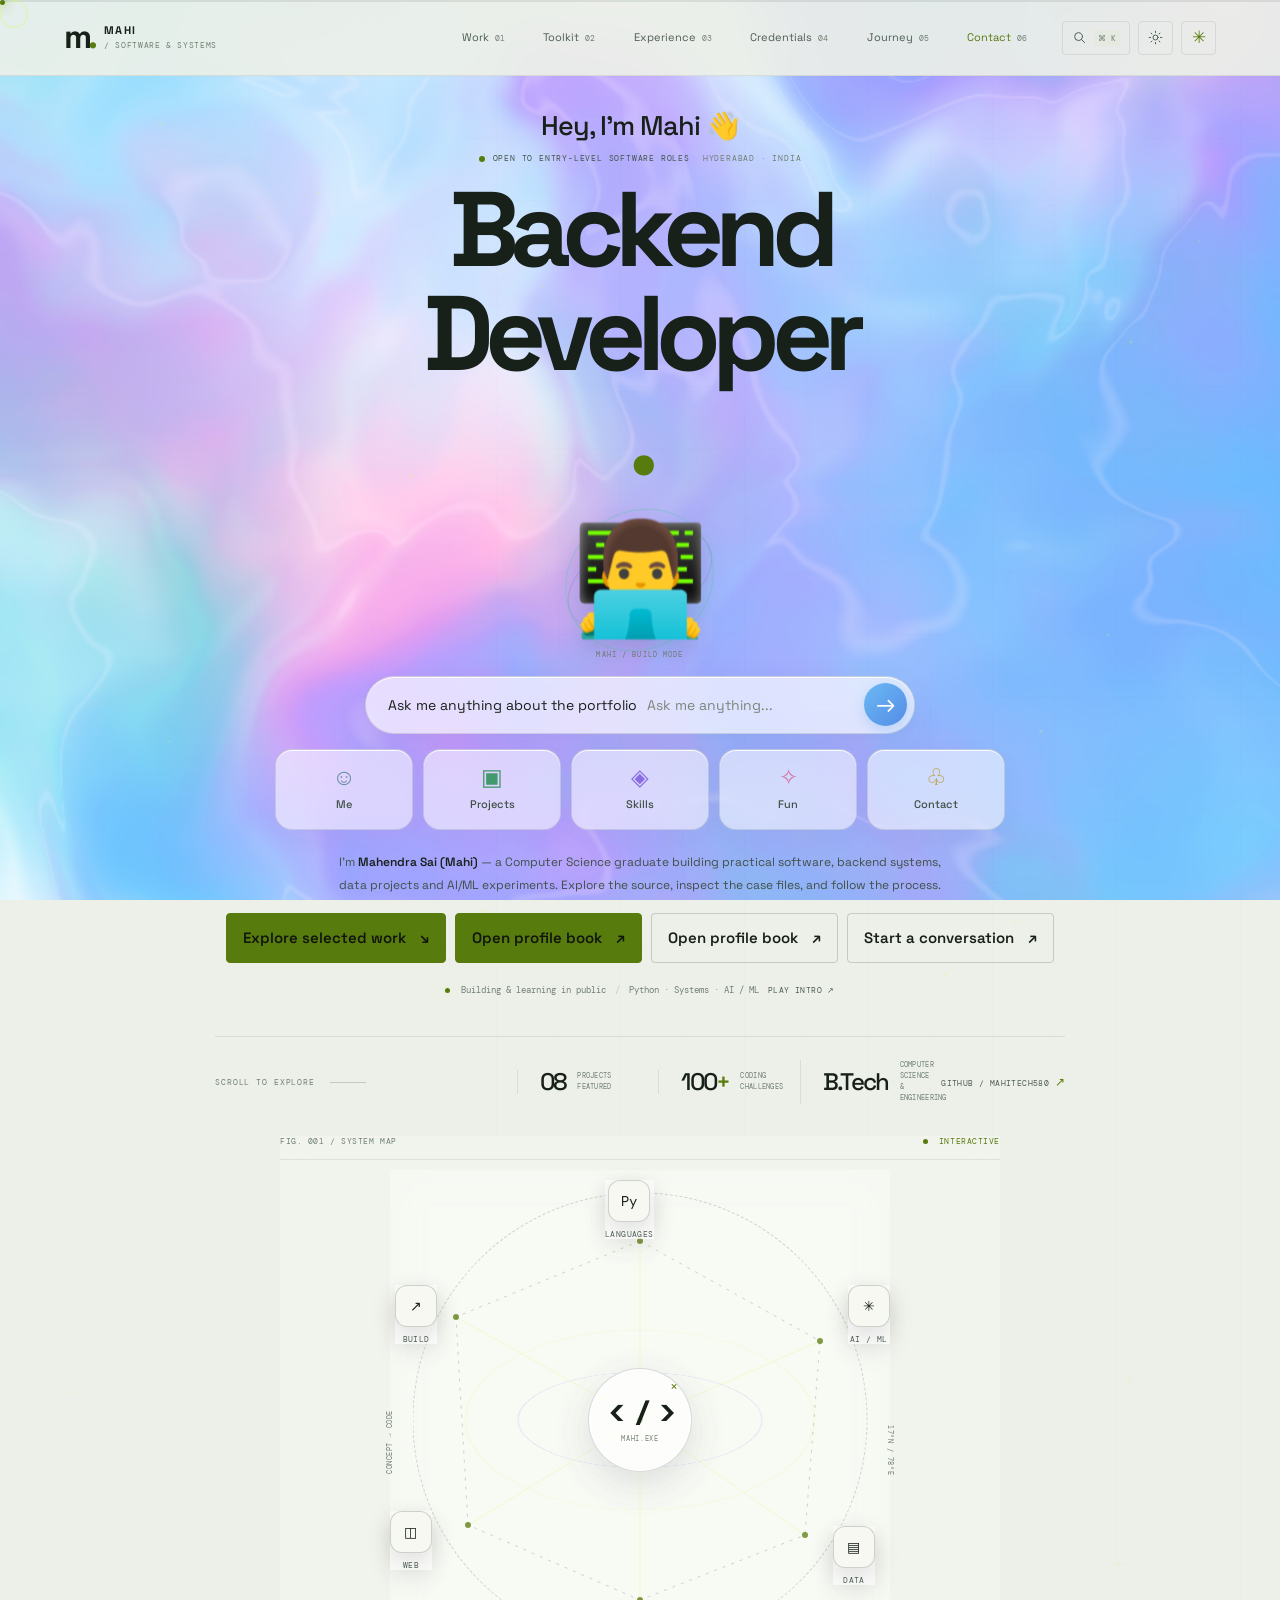
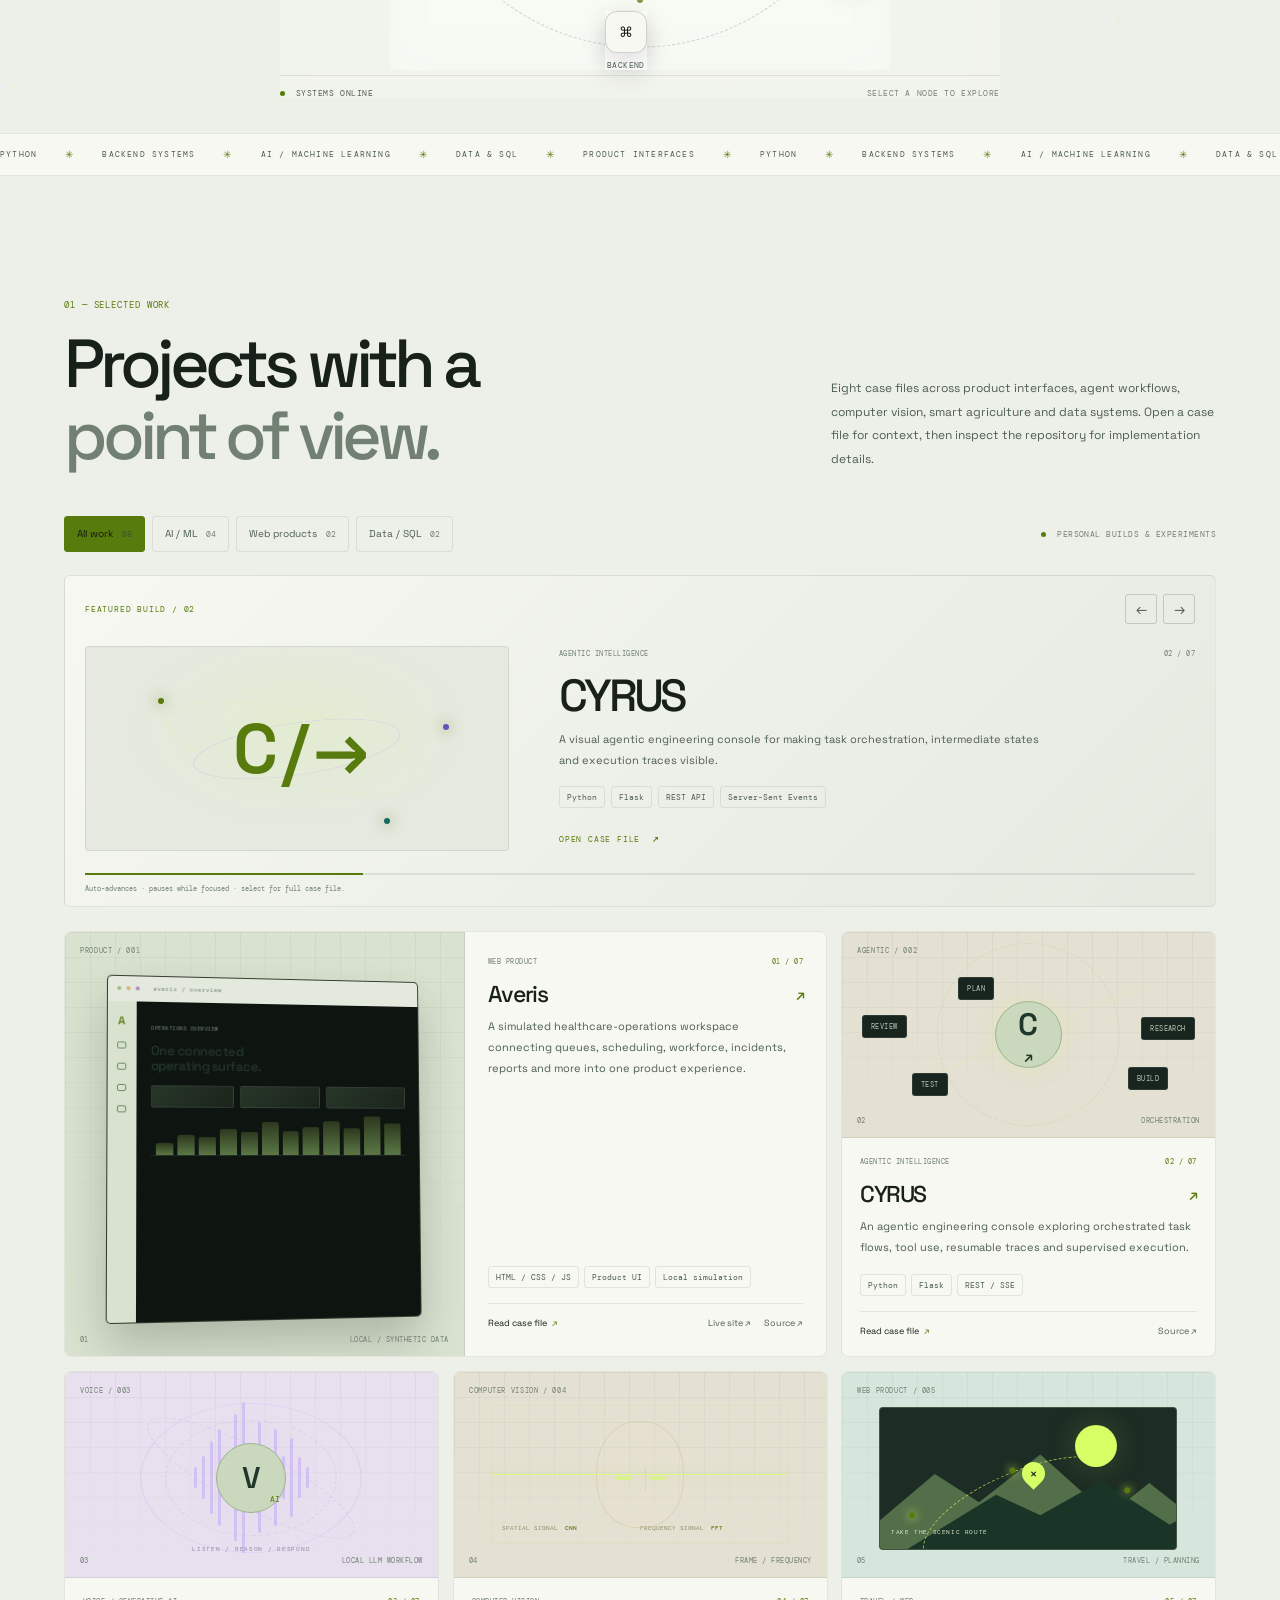
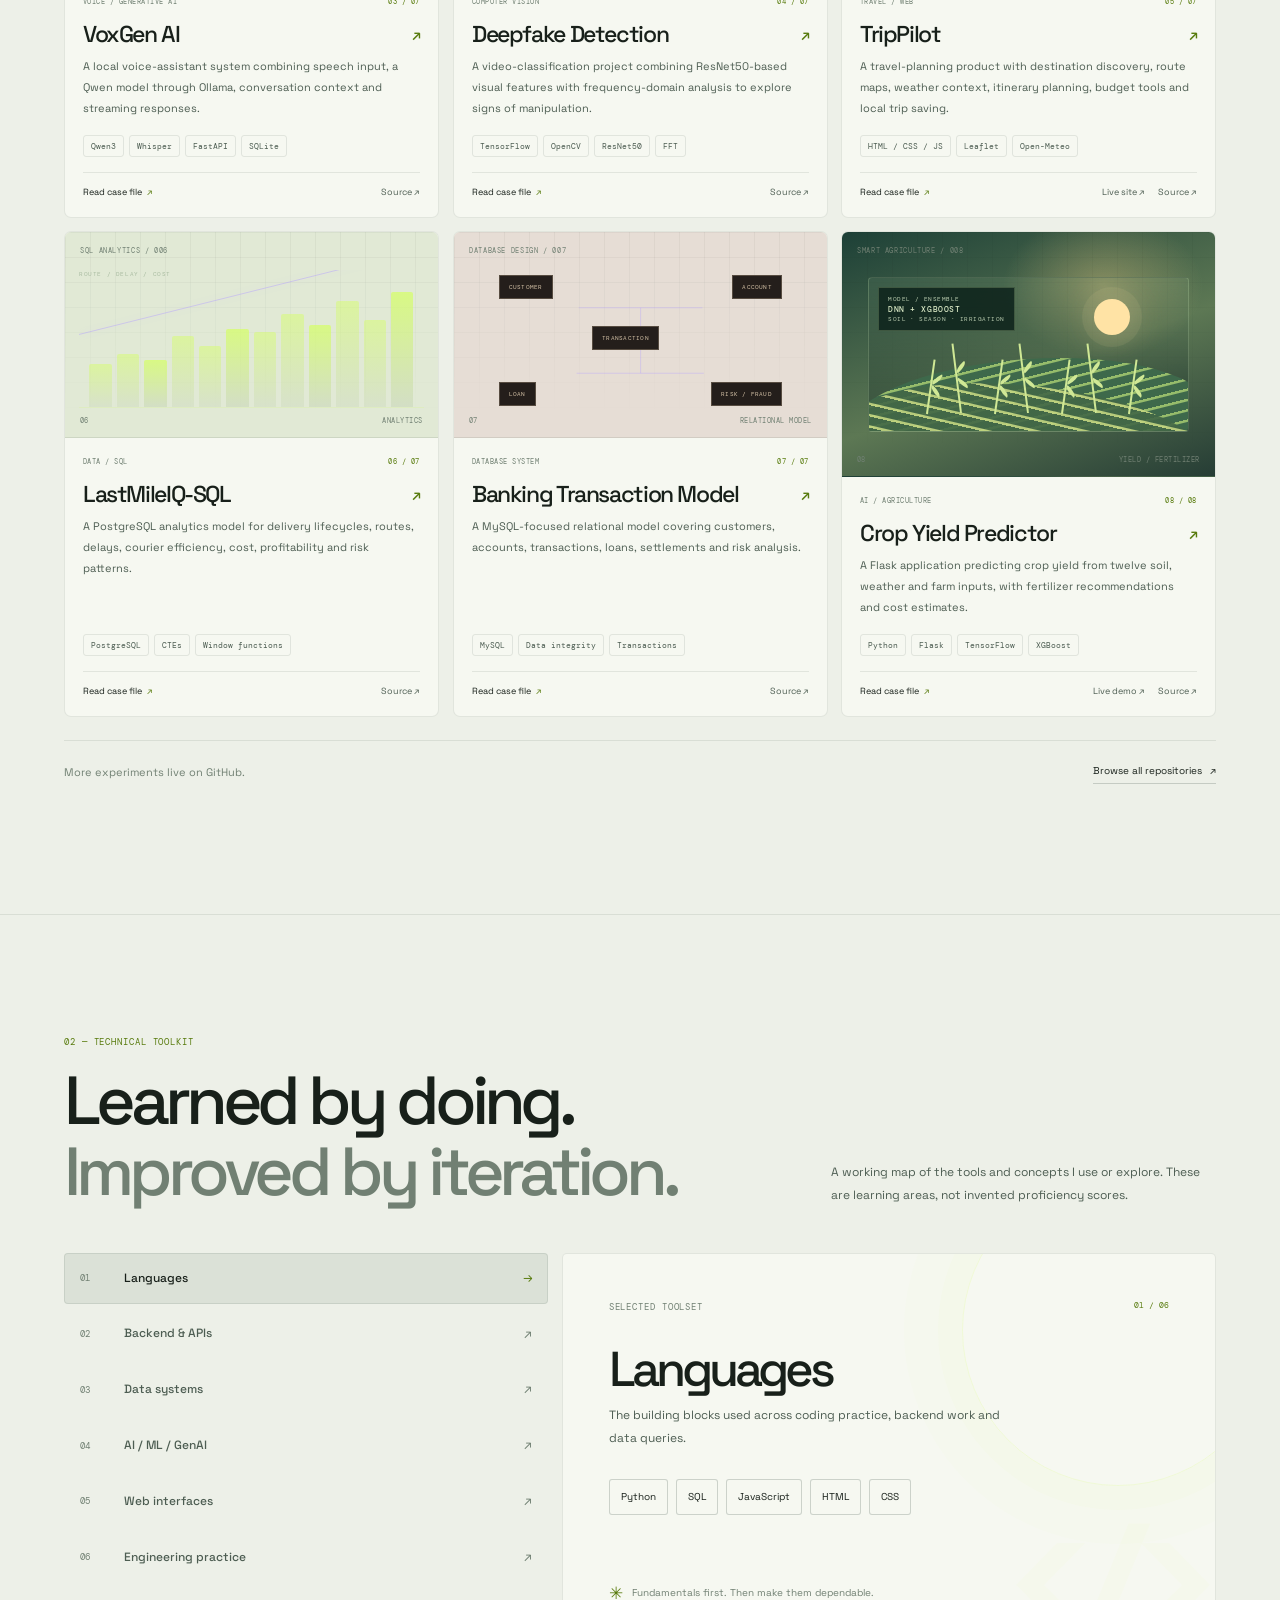
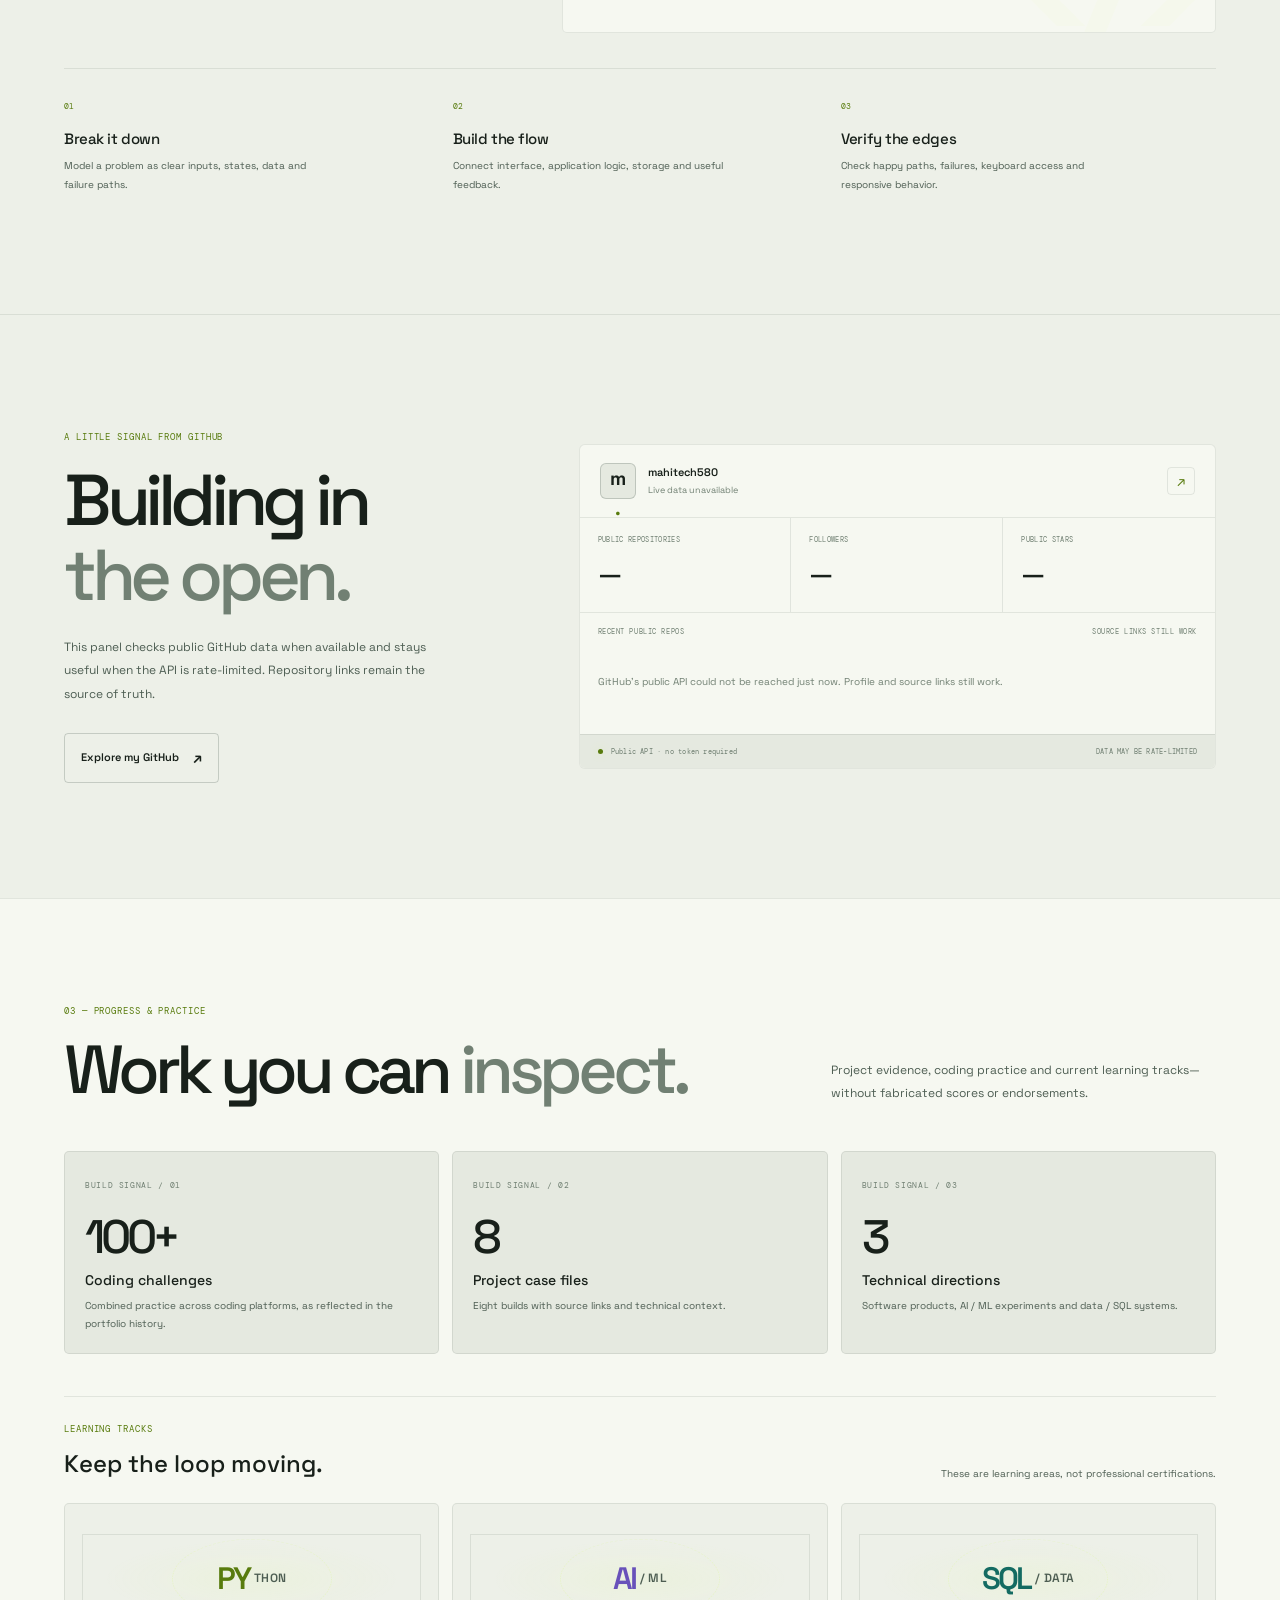
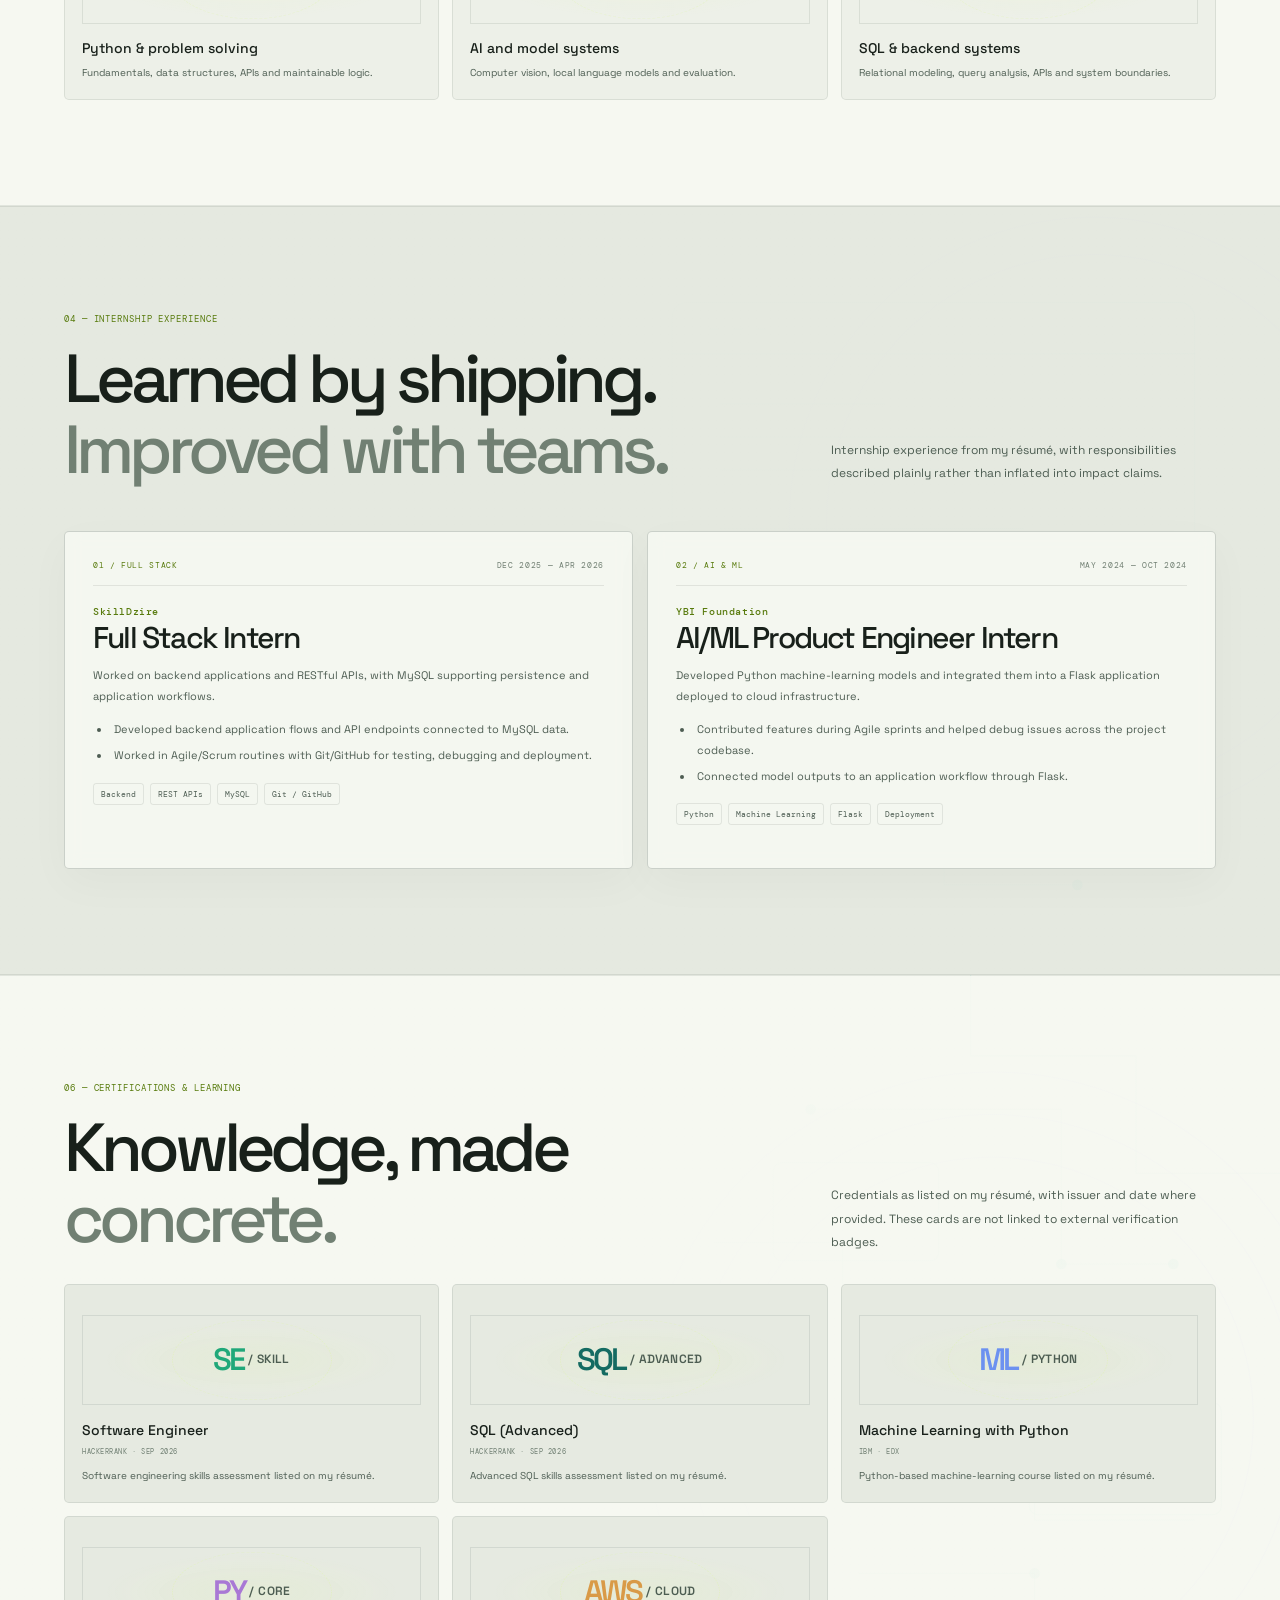
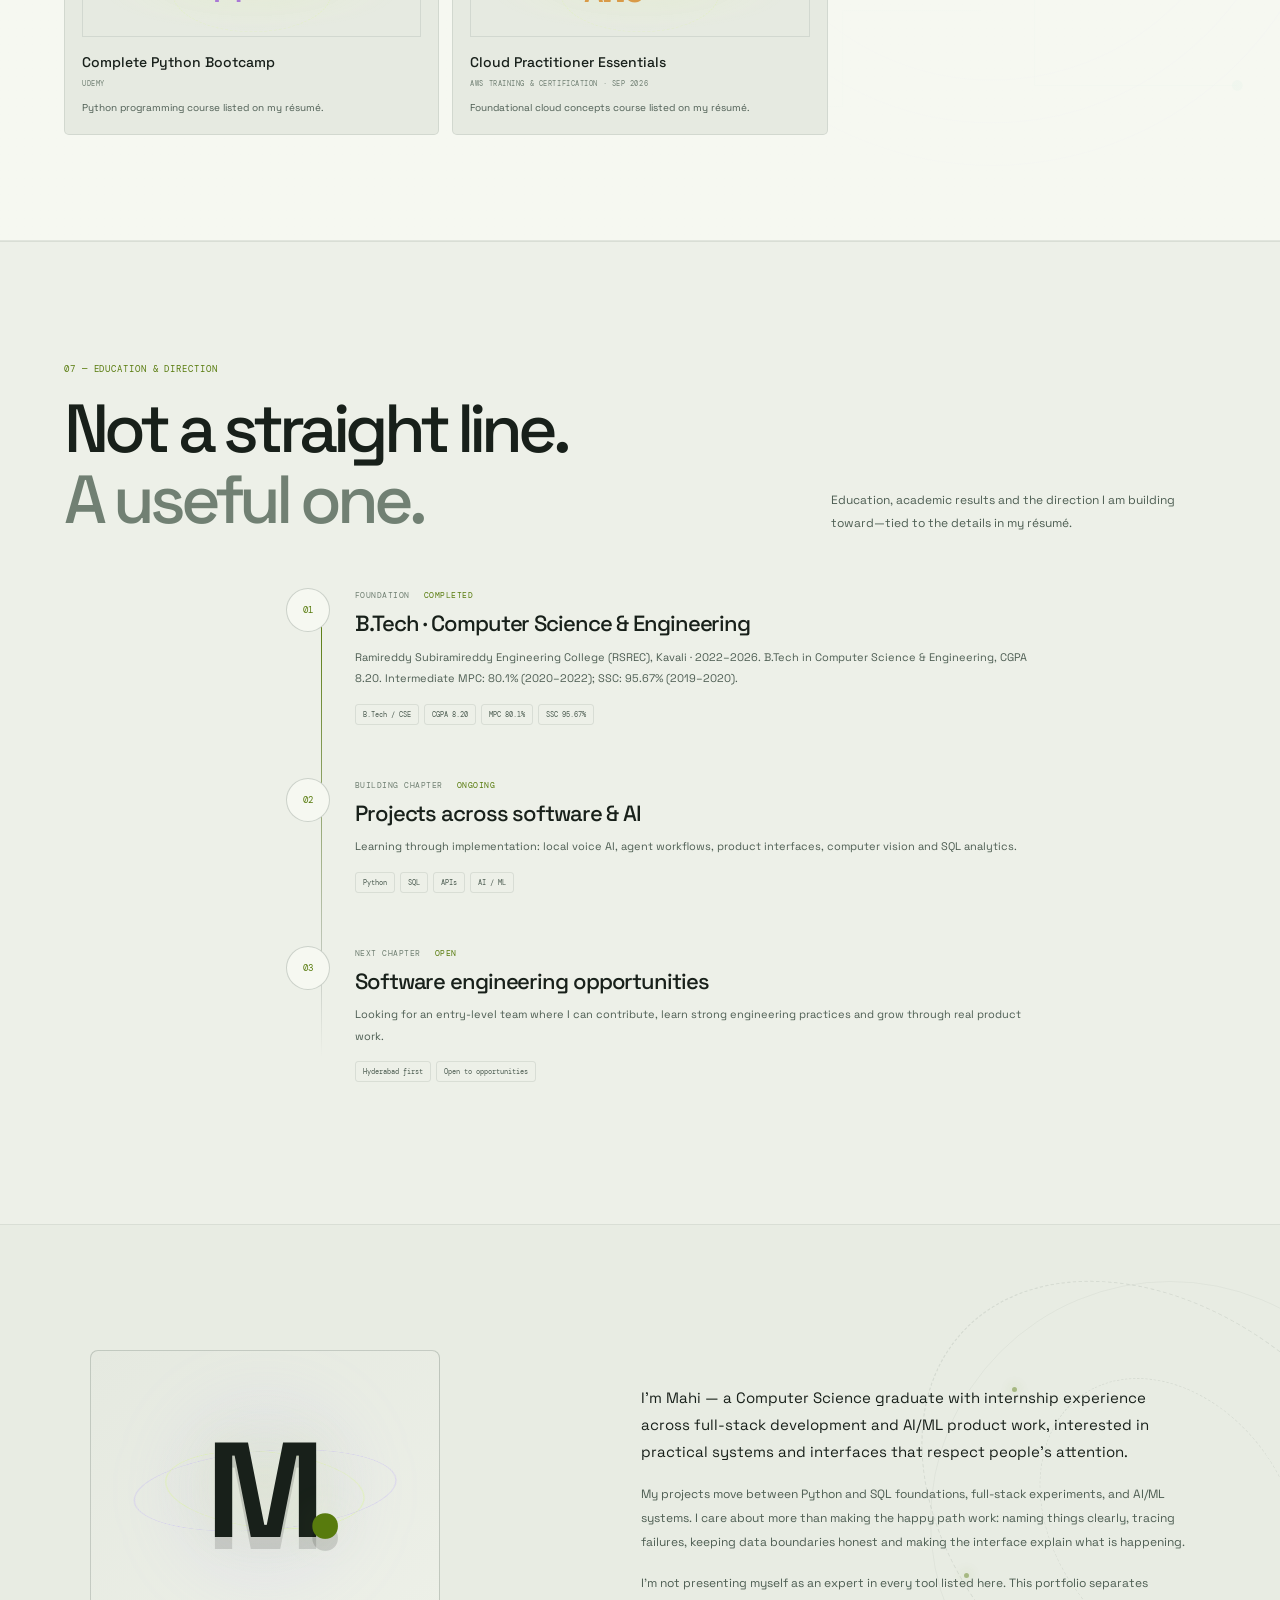
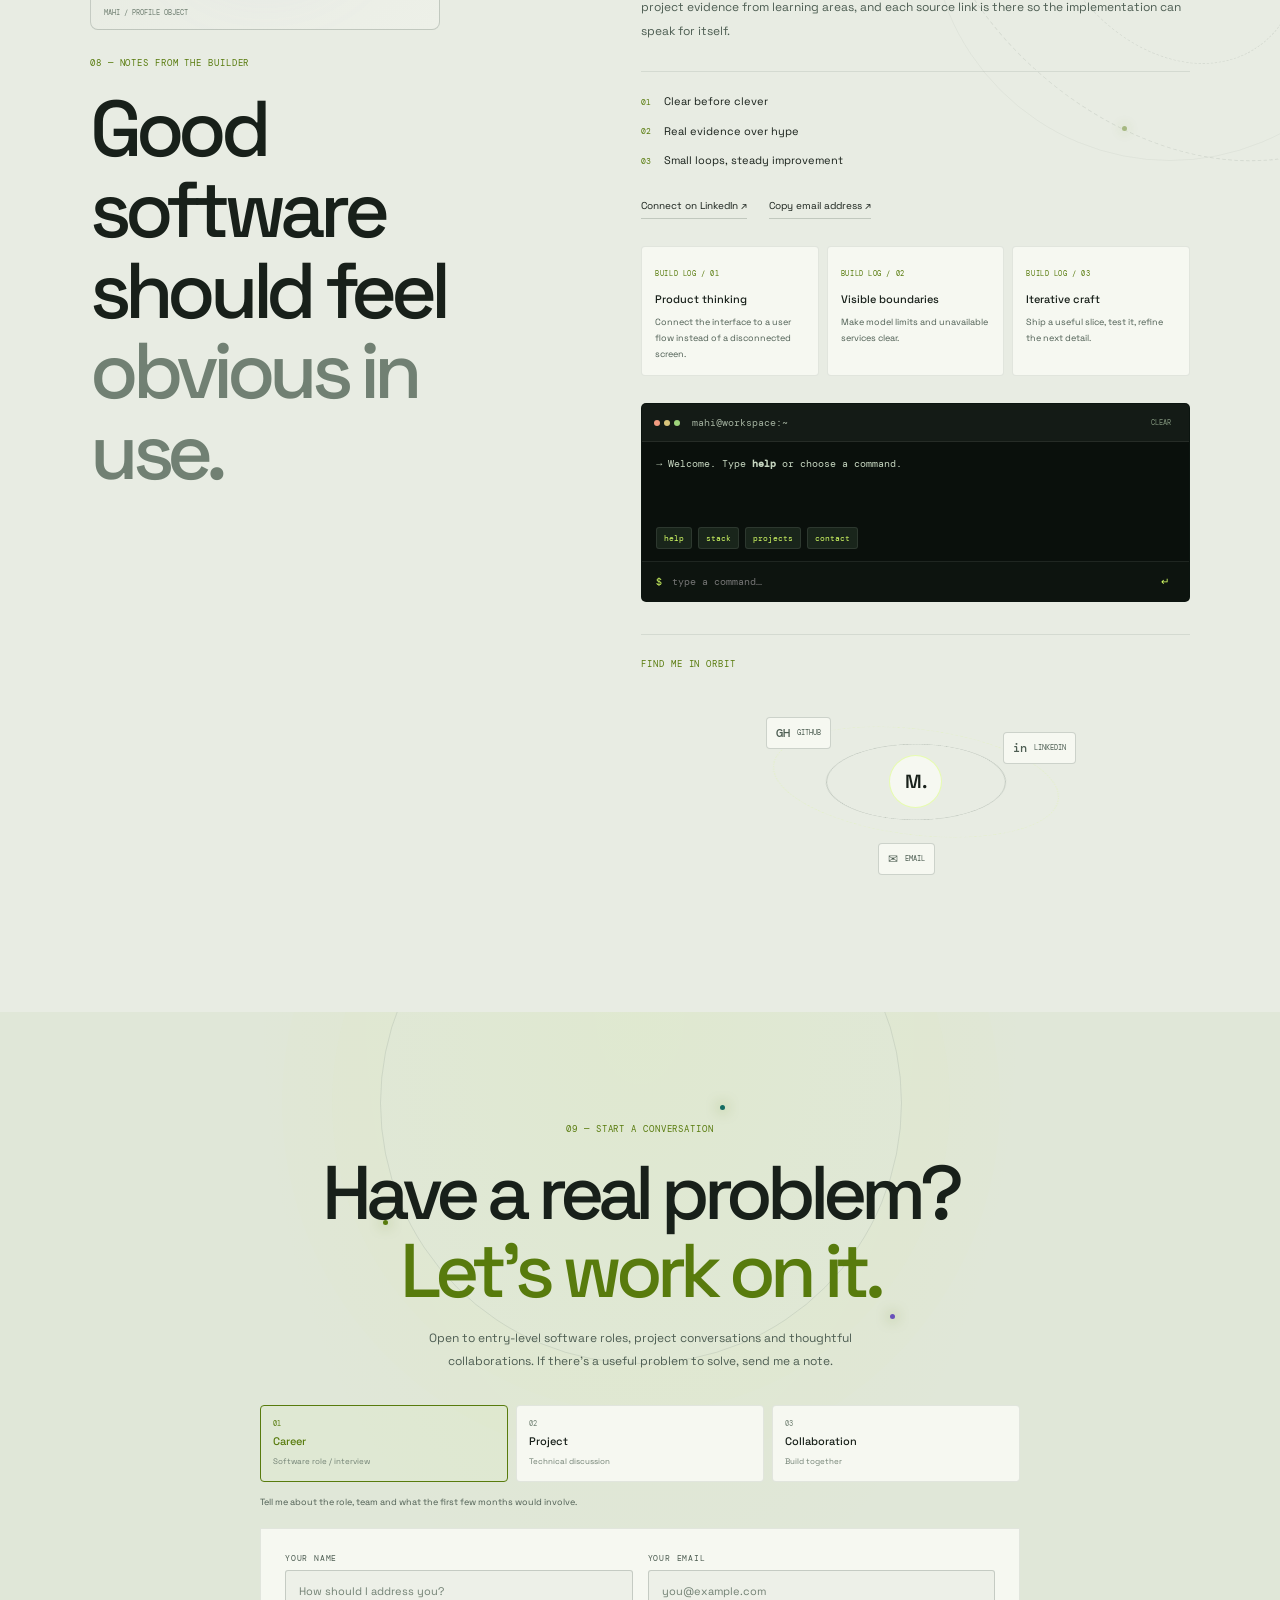
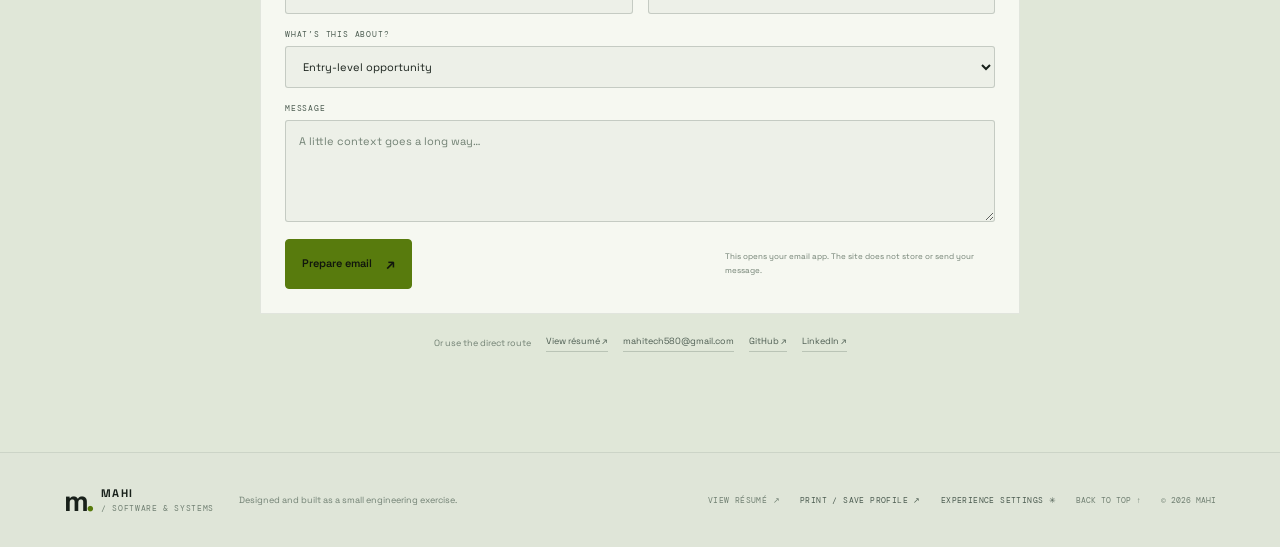
==== commit 142ea168: "Clarify browser résumé link labels" ====
--- a/index.html
+++ b/index.html
@@ -48,7 +48,7 @@
     <form id="heroAskForm" class="hero-ask" role="search" aria-label="Explore the portfolio"><label class="sr-only" for="heroAskInput">Ask me anything about the portfolio</label><input id="heroAskInput" type="search" placeholder="Ask me anything..." autocomplete="off" aria-label="Ask me anything about projects, skills or contact"><button type="submit" aria-label="Search the portfolio"><span aria-hidden="true">→</span></button></form>
     <nav class="hero-shortcuts" aria-label="Quick portfolio sections"><a class="hero-shortcut" href="#about"><span aria-hidden="true">☺</span><small>Me</small></a><a class="hero-shortcut" href="#work"><span aria-hidden="true">▣</span><small>Projects</small></a><a class="hero-shortcut" href="#toolkit"><span aria-hidden="true">◈</span><small>Skills</small></a><a class="hero-shortcut" href="#terminalForm"><span aria-hidden="true">✧</span><small>Fun</small></a><a class="hero-shortcut" href="#contact"><span aria-hidden="true">♧</span><small>Contact</small></a></nav>
     <p class="hero-lead">I’m <strong>Mahendra Sai (Mahi)</strong> — a Computer Science graduate building practical software, backend systems, data projects and AI/ML experiments. Explore the source, inspect the case files, and follow the process.</p>
-    <div class="hero-cta"><a class="button button-primary" href="#work"><span data-i18n="ctaWork">Explore selected work</span><span>↘</span></a><a class="button button-primary" id="resumeOpen" href="./resume.html" target="_blank" rel="noopener noreferrer"><span data-i18n="ctaResume">View résumé PDF</span><span>↗</span></a><button class="button button-quiet" id="profileBookOpen" type="button"><span>Open profile book</span><span>↗</span></button><a class="button button-quiet" href="#contact"><span data-i18n="ctaContact">Start a conversation</span><span>↗</span></a></div>
+    <div class="hero-cta"><a class="button button-primary" href="#work"><span data-i18n="ctaWork">Explore selected work</span><span>↘</span></a><a class="button button-primary" id="resumeOpen" href="./resume.html" target="_blank" rel="noopener noreferrer"><span data-i18n="ctaResume">View résumé</span><span>↗</span></a><button class="button button-quiet" id="profileBookOpen" type="button"><span>Open profile book</span><span>↗</span></button><a class="button button-quiet" href="#contact"><span data-i18n="ctaContact">Start a conversation</span><span>↗</span></a></div>
     <div class="hero-meta"><span><i class="mini-signal"></i> Building & learning in public</span><span class="hero-meta-separator">/</span><span>Python · Systems · AI / ML</span><button id="introOpen" class="text-button" type="button" data-i18n="introLaunch">PLAY INTRO ↗</button></div>
   </div>
   <div class="hero-visual reveal delay-2">
@@ -164,11 +164,11 @@
     <div class="form-field field-wide"><label for="contactMessage">MESSAGE</label><textarea id="contactMessage" name="message" rows="4" required placeholder="A little context goes a long way…"></textarea></div>
     <div class="form-submit"><button class="button button-primary" type="submit">Prepare email <span>↗</span></button><span>This opens your email app. The site does not store or send your message.</span></div>
   </form>
-  <div class="contact-direct"><span>Or use the direct route</span><a href="./resume.html" target="_blank" rel="noopener noreferrer">View résumé PDF ↗</a><a href="mailto:mahitech580@gmail.com">mahitech580@gmail.com</a><a href="https://github.com/mahitech580" target="_blank" rel="noopener noreferrer">GitHub ↗</a><a href="https://www.linkedin.com/in/mahendra-sai-kondaveeti-93438b279/" target="_blank" rel="noopener noreferrer">LinkedIn ↗</a></div>
+  <div class="contact-direct"><span>Or use the direct route</span><a href="./resume.html" target="_blank" rel="noopener noreferrer">View résumé ↗</a><a href="mailto:mahitech580@gmail.com">mahitech580@gmail.com</a><a href="https://github.com/mahitech580" target="_blank" rel="noopener noreferrer">GitHub ↗</a><a href="https://www.linkedin.com/in/mahendra-sai-kondaveeti-93438b279/" target="_blank" rel="noopener noreferrer">LinkedIn ↗</a></div>
 </div></section>
 </main>
 
-<footer class="site-footer section-shell"><a class="brand footer-brand" href="#home"><span class="brand-mark">m<span>.</span></span><span class="brand-label">MAHI<span>/ SOFTWARE & SYSTEMS</span></span></a><p>Designed and built as a small engineering exercise.</p><div class="footer-actions"><a class="text-button" href="./resume.html" target="_blank" rel="noopener noreferrer">VIEW RÉSUMÉ PDF ↗</a><button class="text-button" id="printResume">PRINT / SAVE PROFILE ↗</button><button class="text-button" id="experienceToolsFooter">EXPERIENCE SETTINGS ✳</button><a href="#home">BACK TO TOP ↑</a><span>© <span id="year"></span> MAHI</span></div></footer>
+<footer class="site-footer section-shell"><a class="brand footer-brand" href="#home"><span class="brand-mark">m<span>.</span></span><span class="brand-label">MAHI<span>/ SOFTWARE & SYSTEMS</span></span></a><p>Designed and built as a small engineering exercise.</p><div class="footer-actions"><a class="text-button" href="./resume.html" target="_blank" rel="noopener noreferrer">VIEW RÉSUMÉ ↗</a><button class="text-button" id="printResume">PRINT / SAVE PROFILE ↗</button><button class="text-button" id="experienceToolsFooter">EXPERIENCE SETTINGS ✳</button><a href="#home">BACK TO TOP ↑</a><span>© <span id="year"></span> MAHI</span></div></footer>
 
 <dialog class="project-dialog" id="projectDialog" aria-labelledby="dialogTitle">
   <div class="dialog-top"><span class="eyebrow" id="dialogEyebrow">PROJECT / CASE FILE</span><button id="dialogClose" class="dialog-close" aria-label="Close project case file">×</button></div>
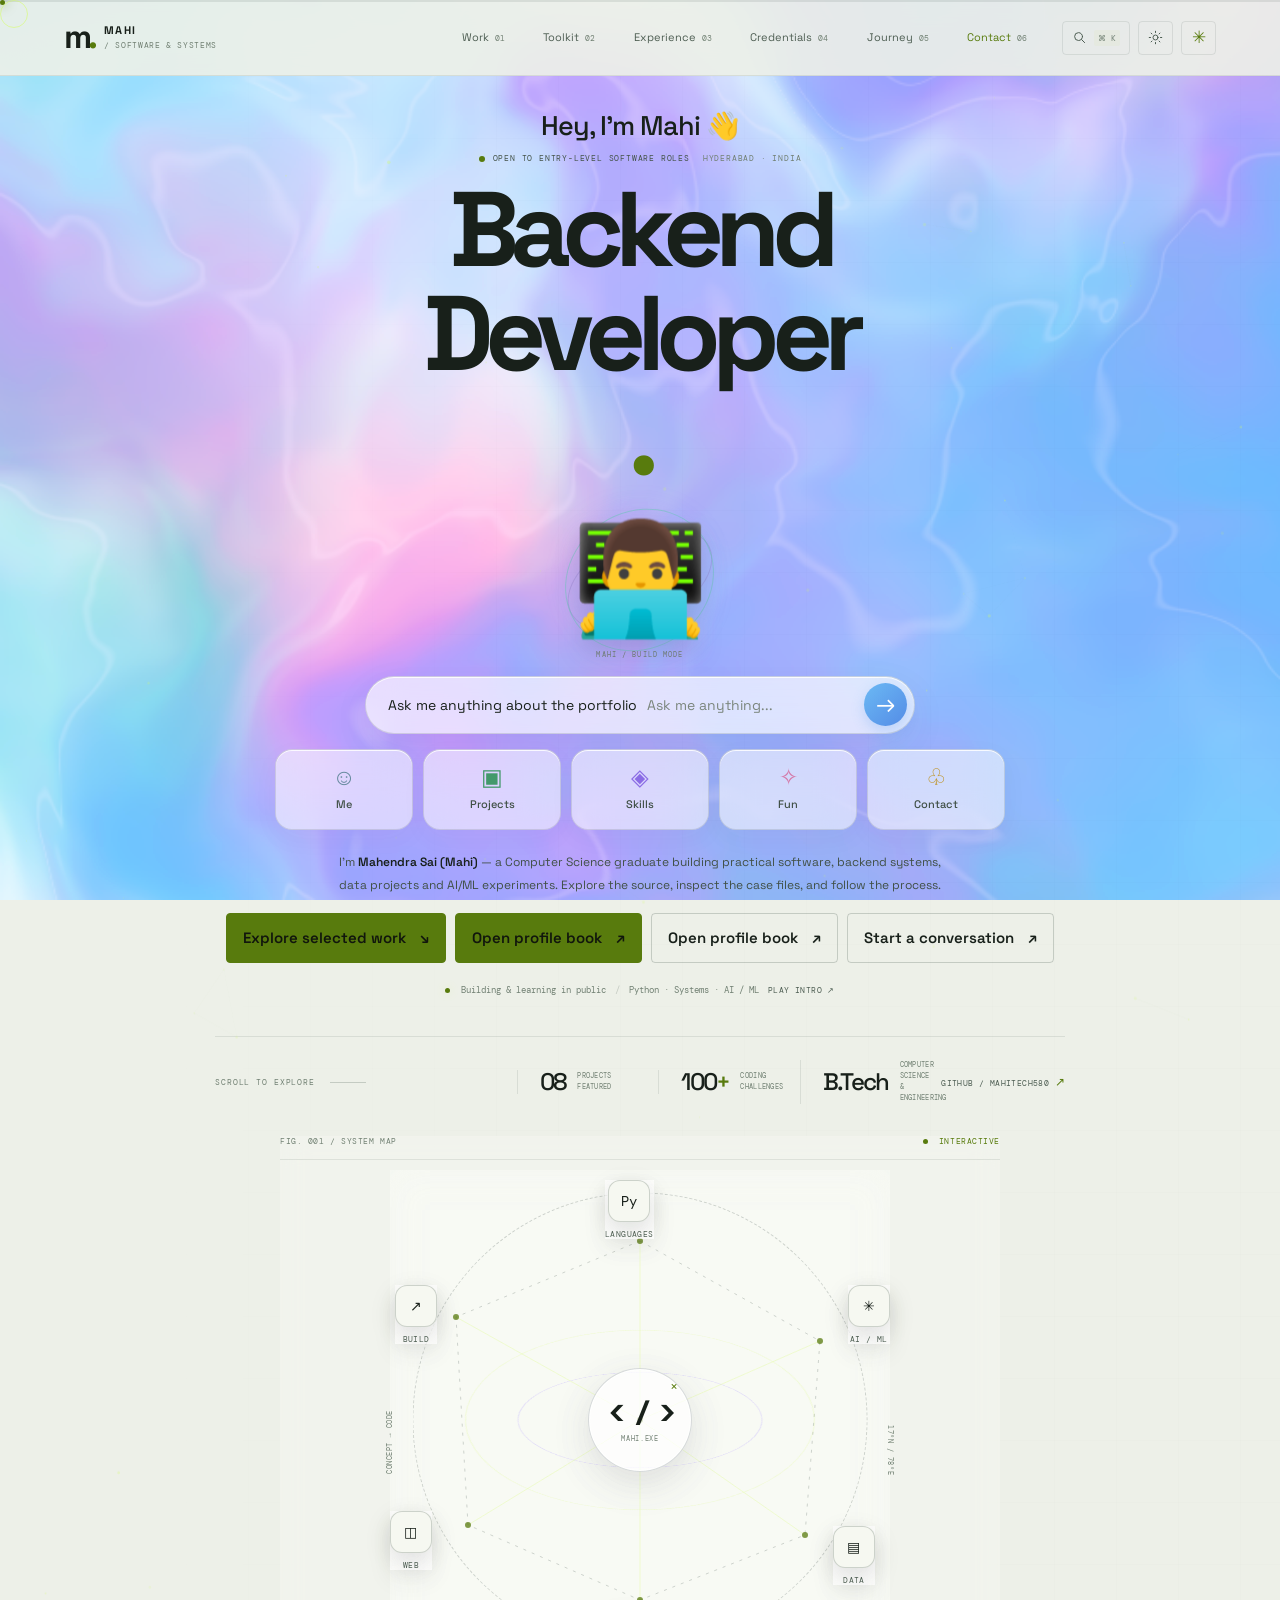
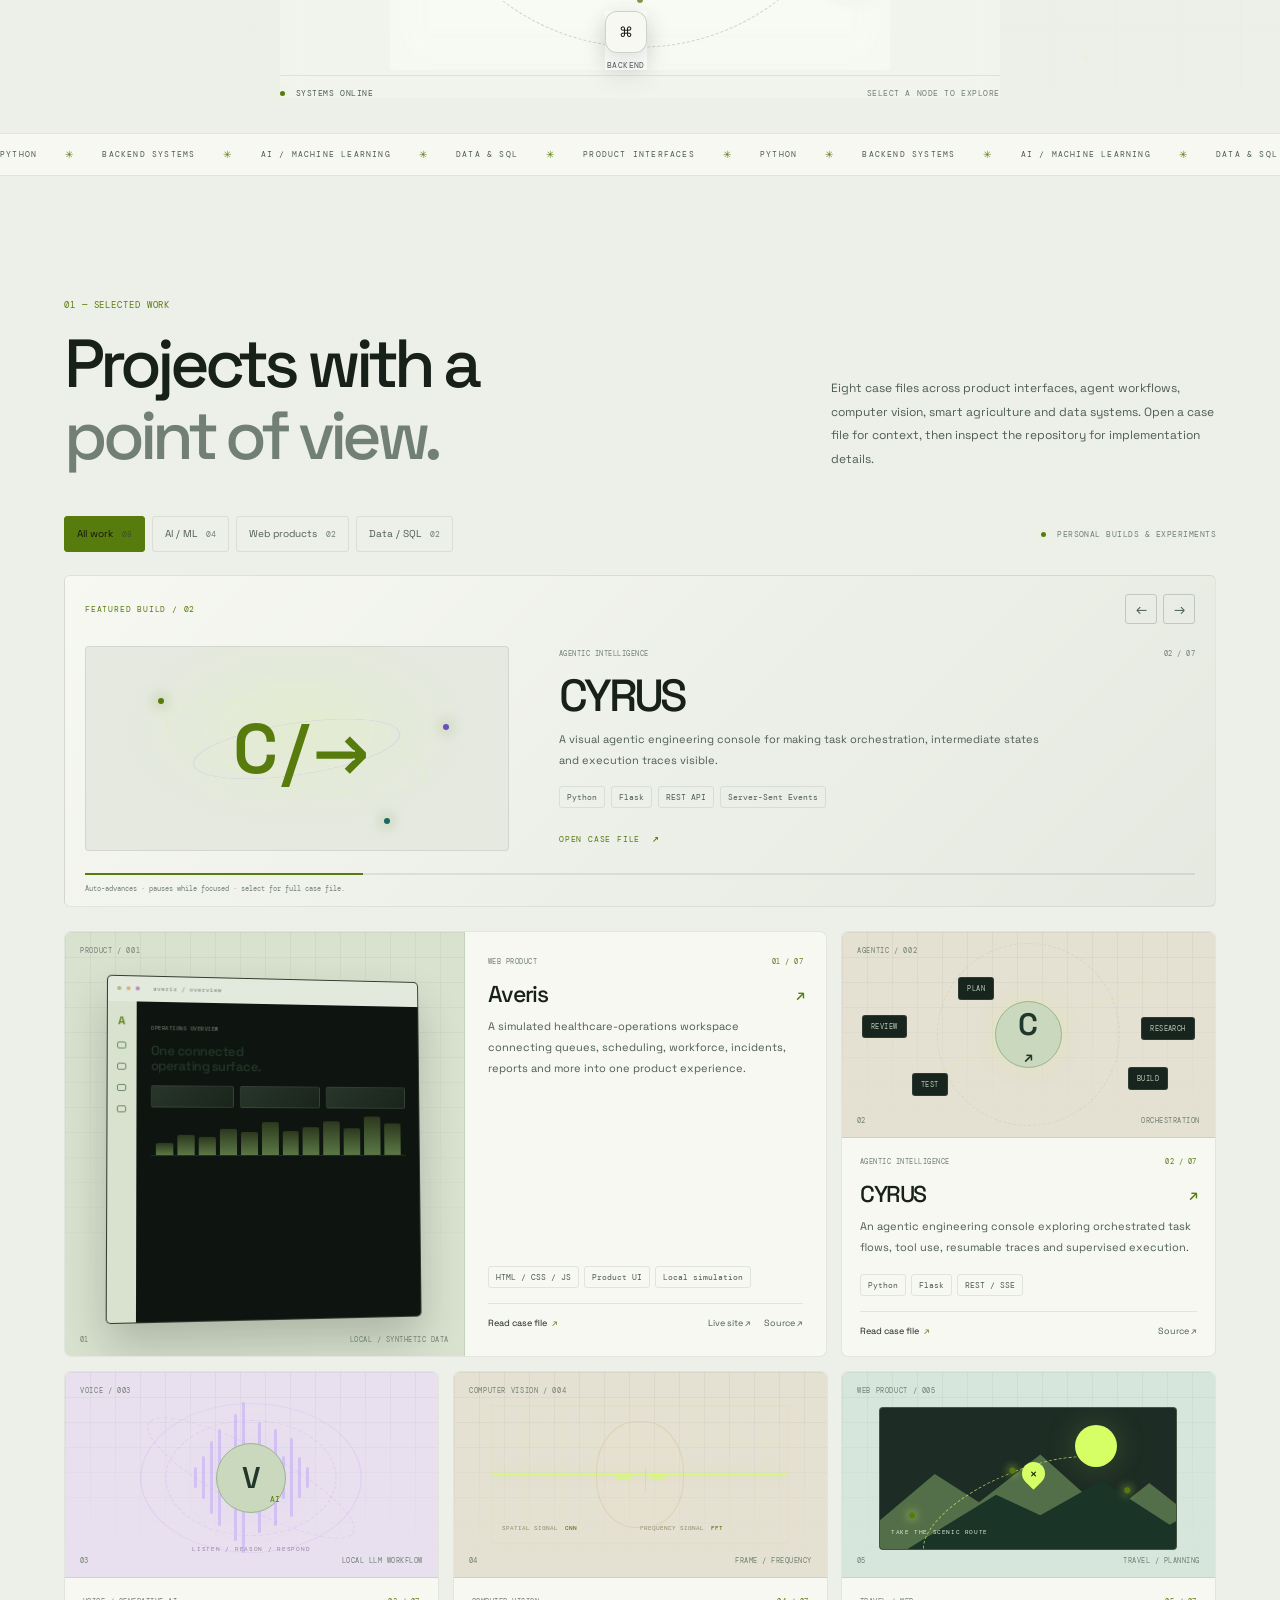
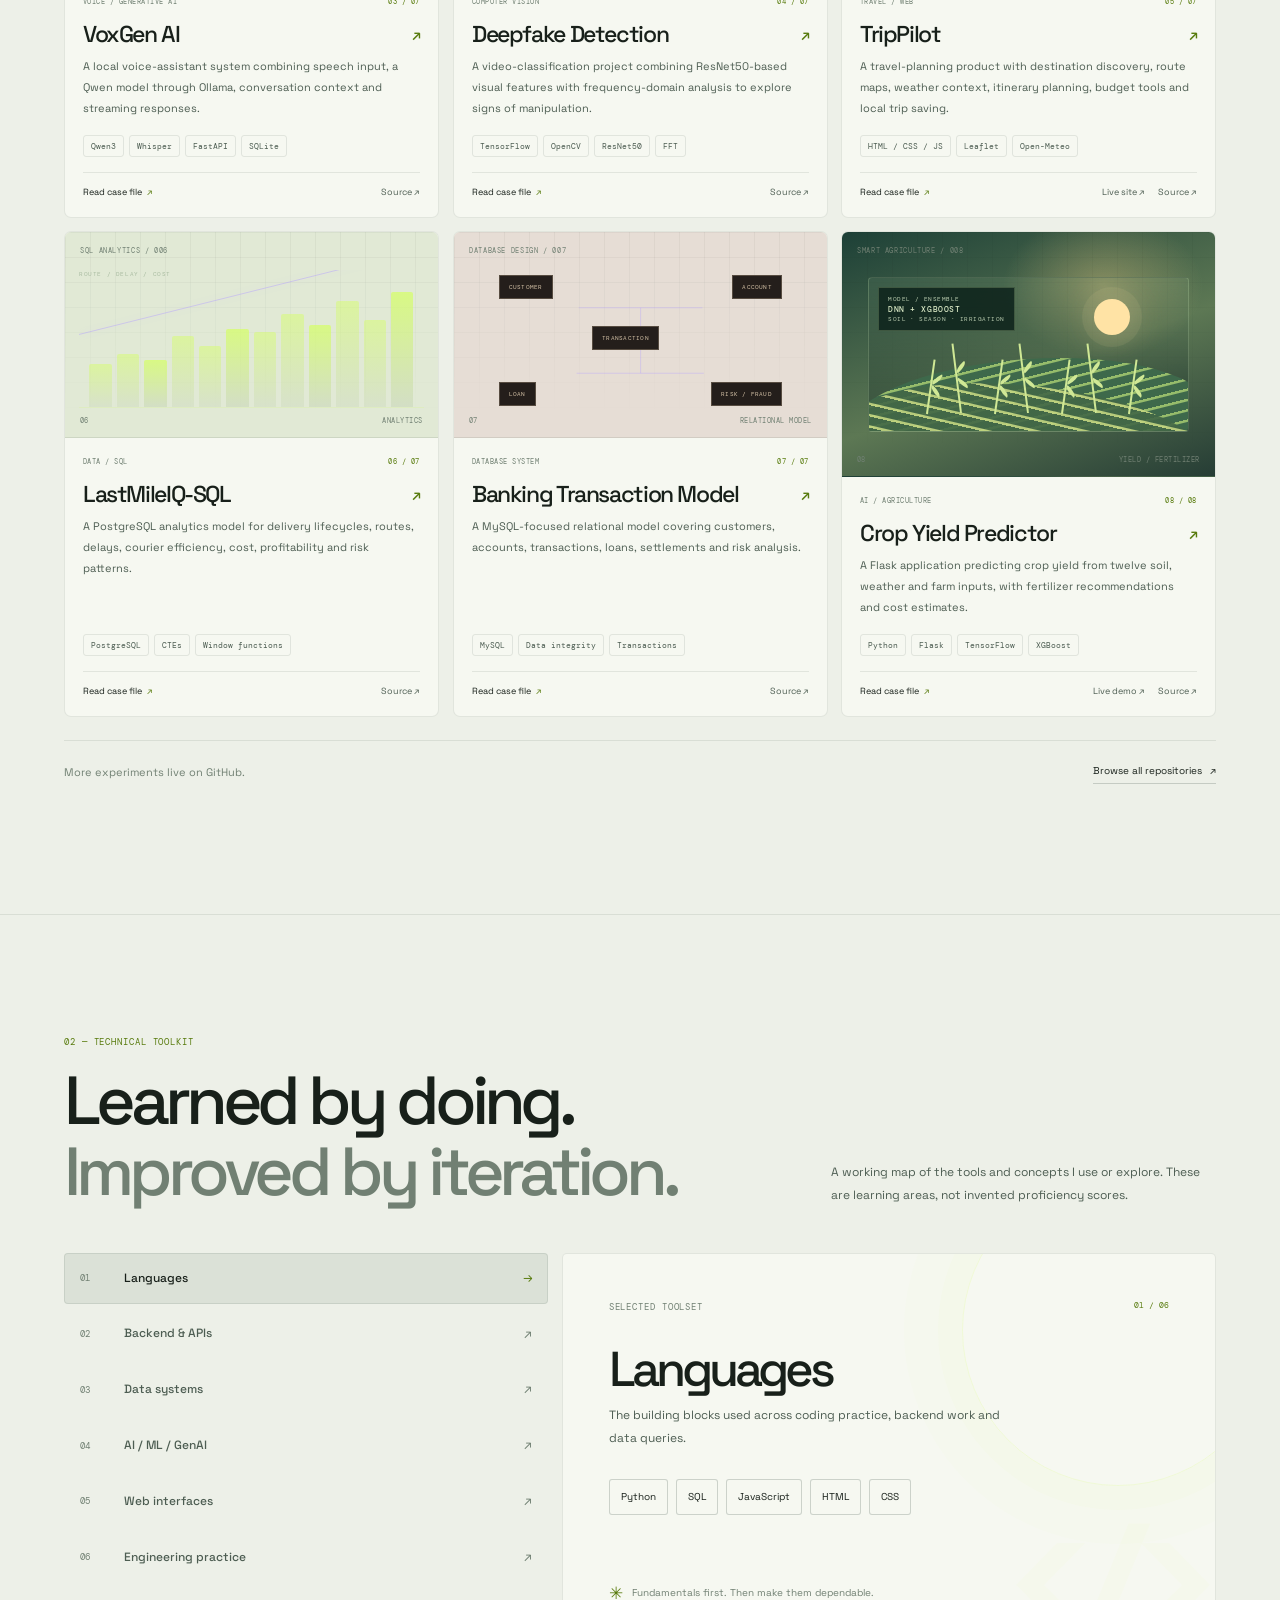
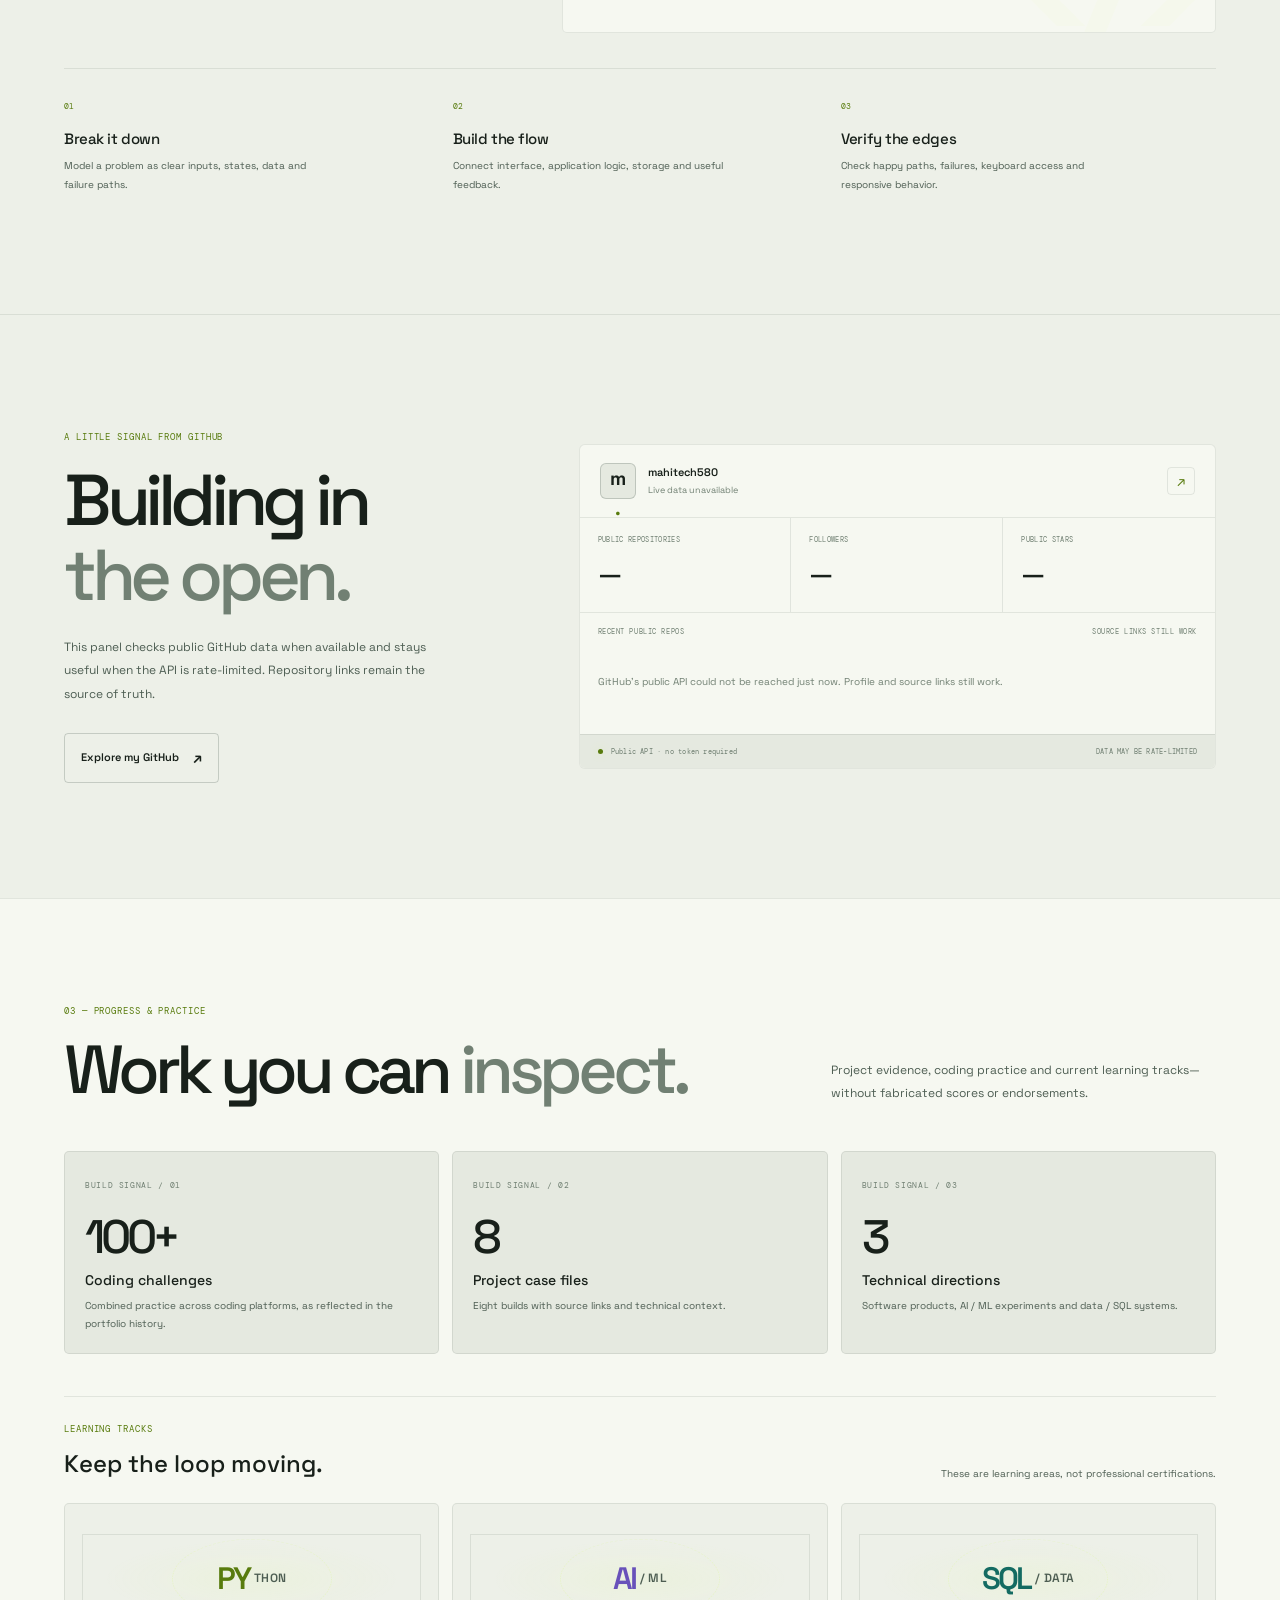
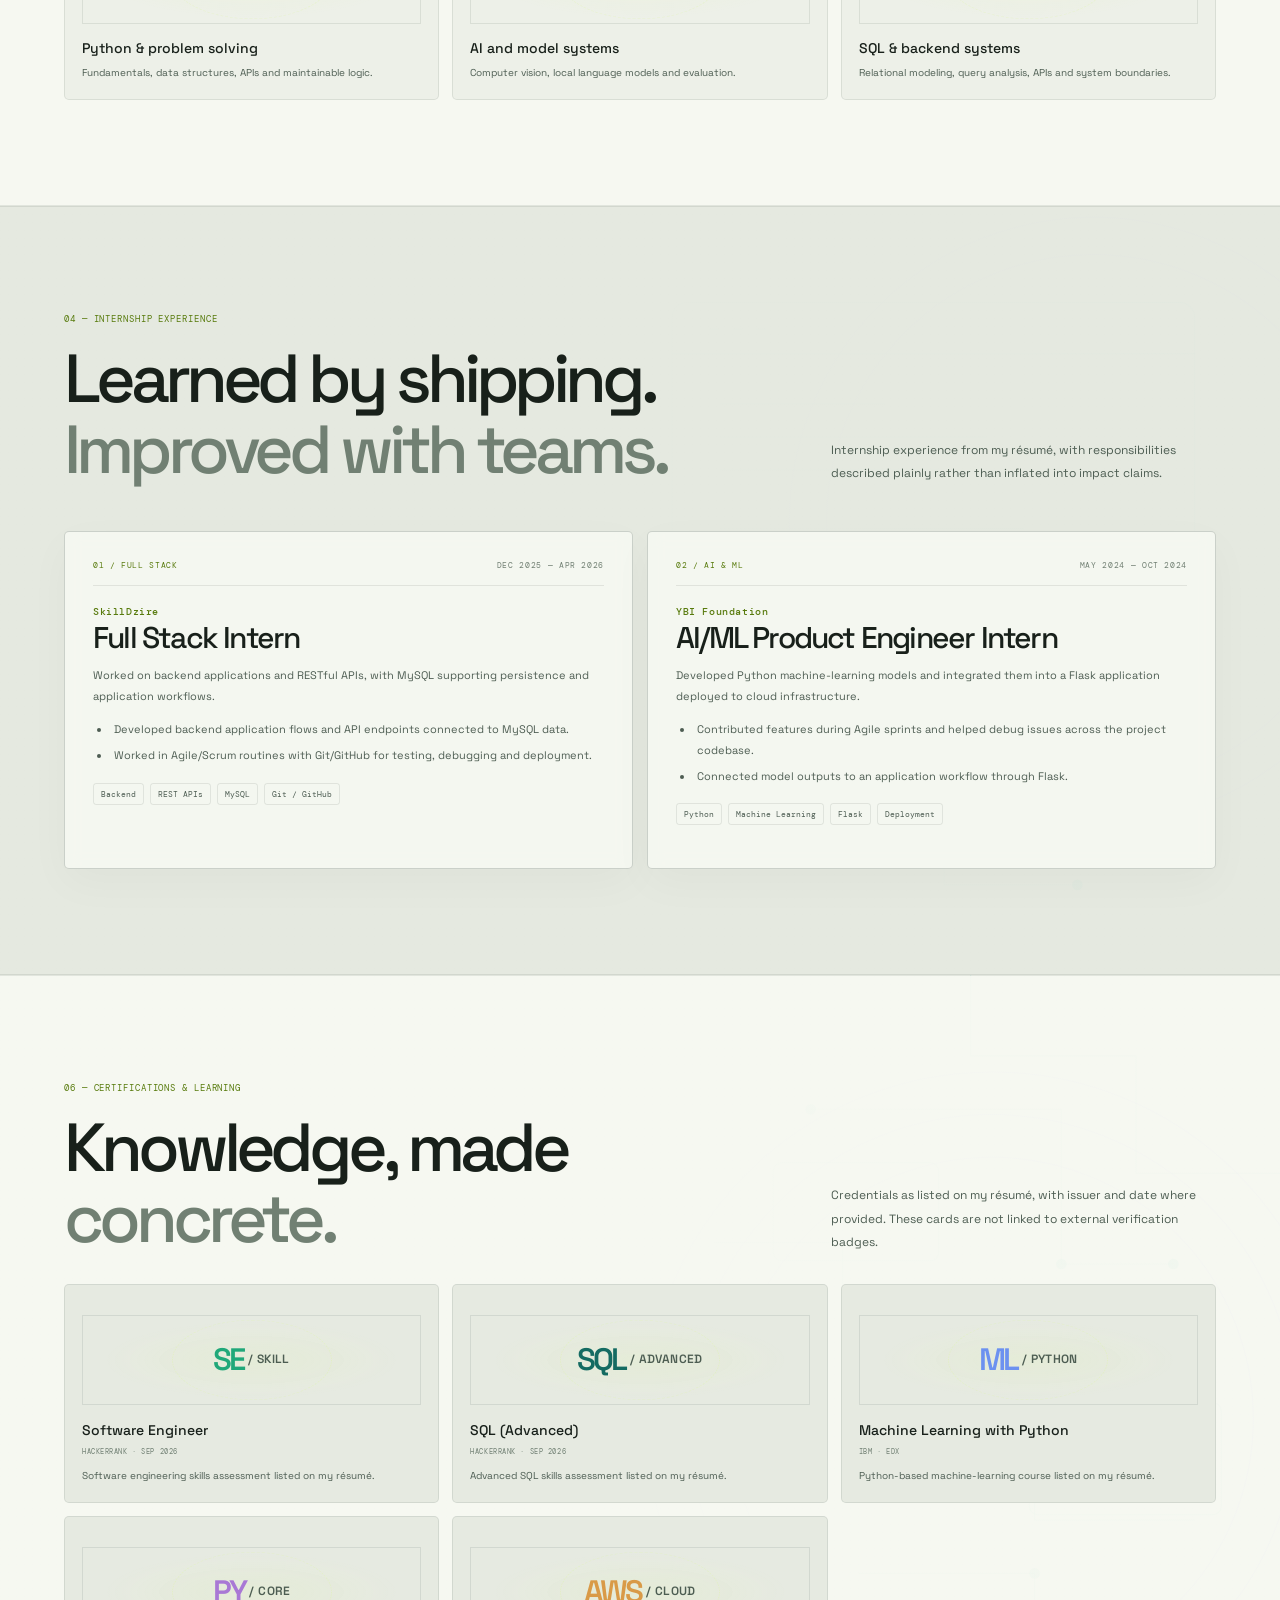
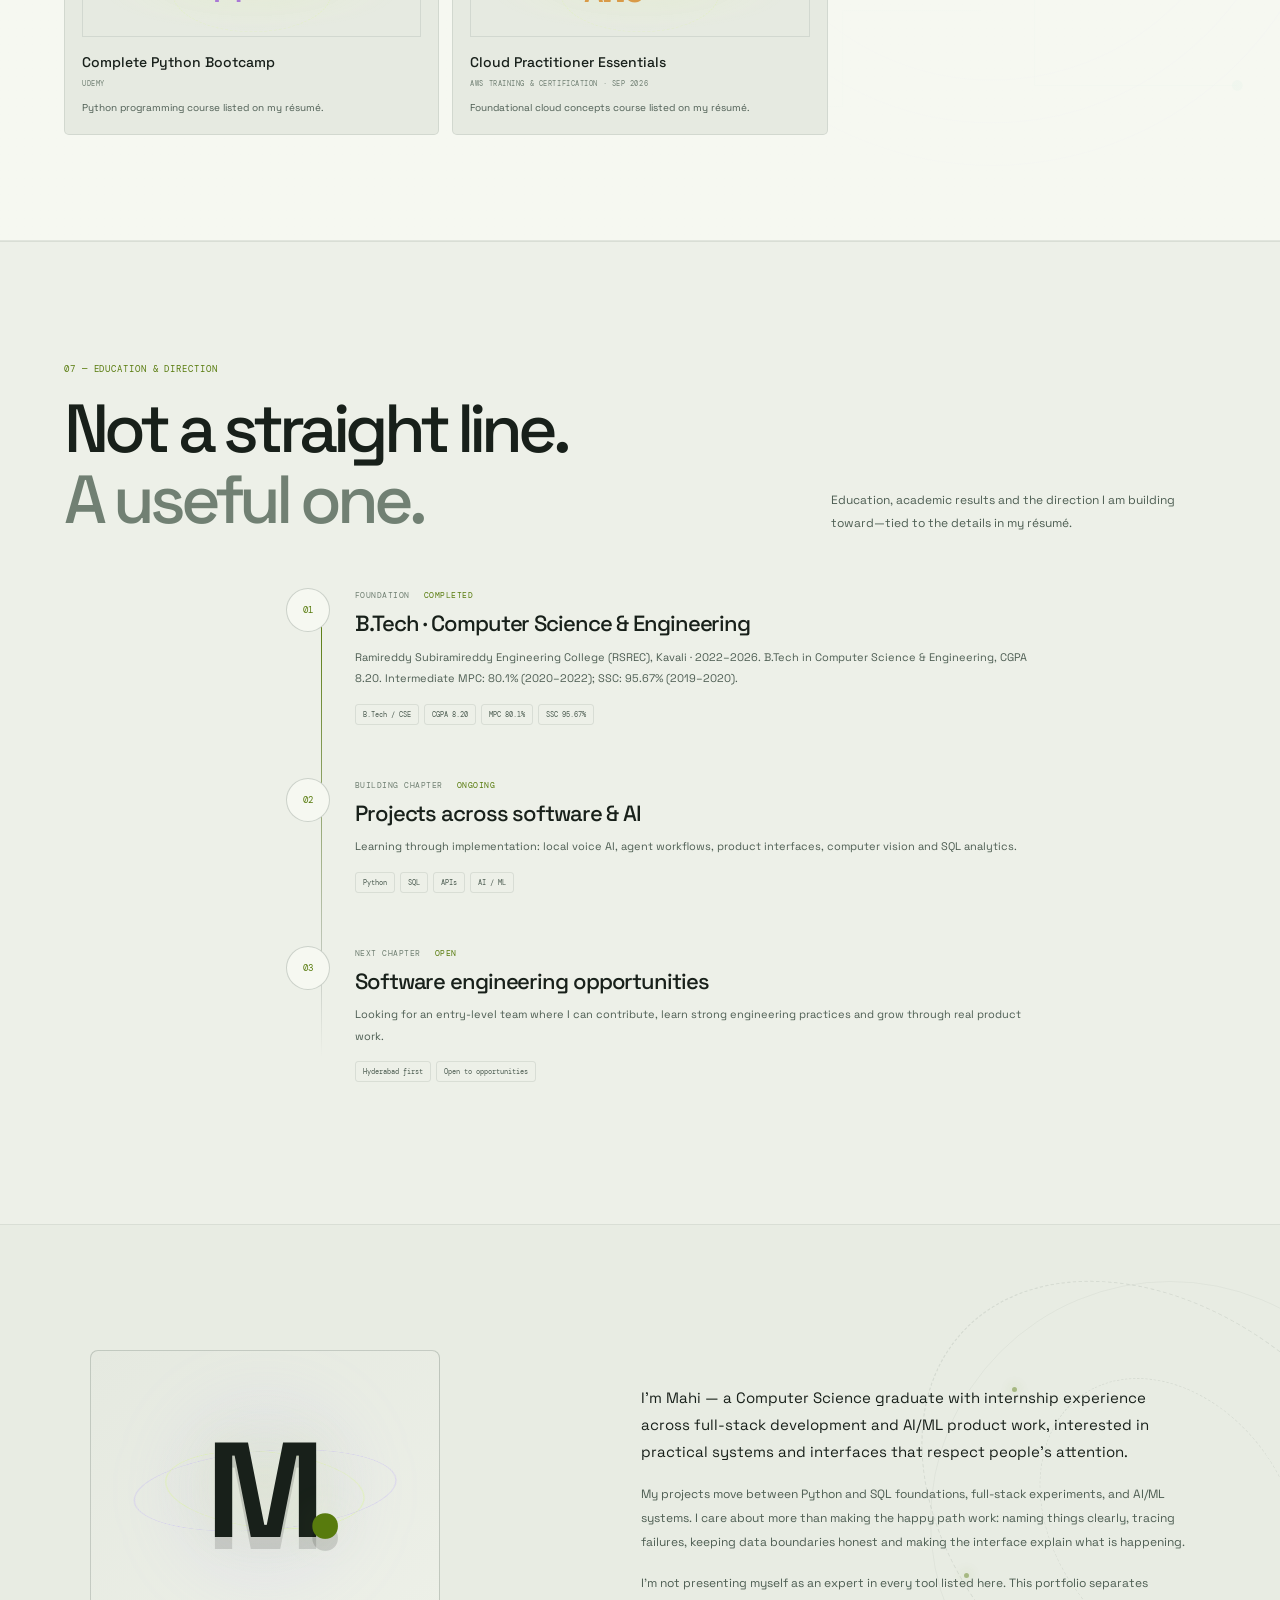
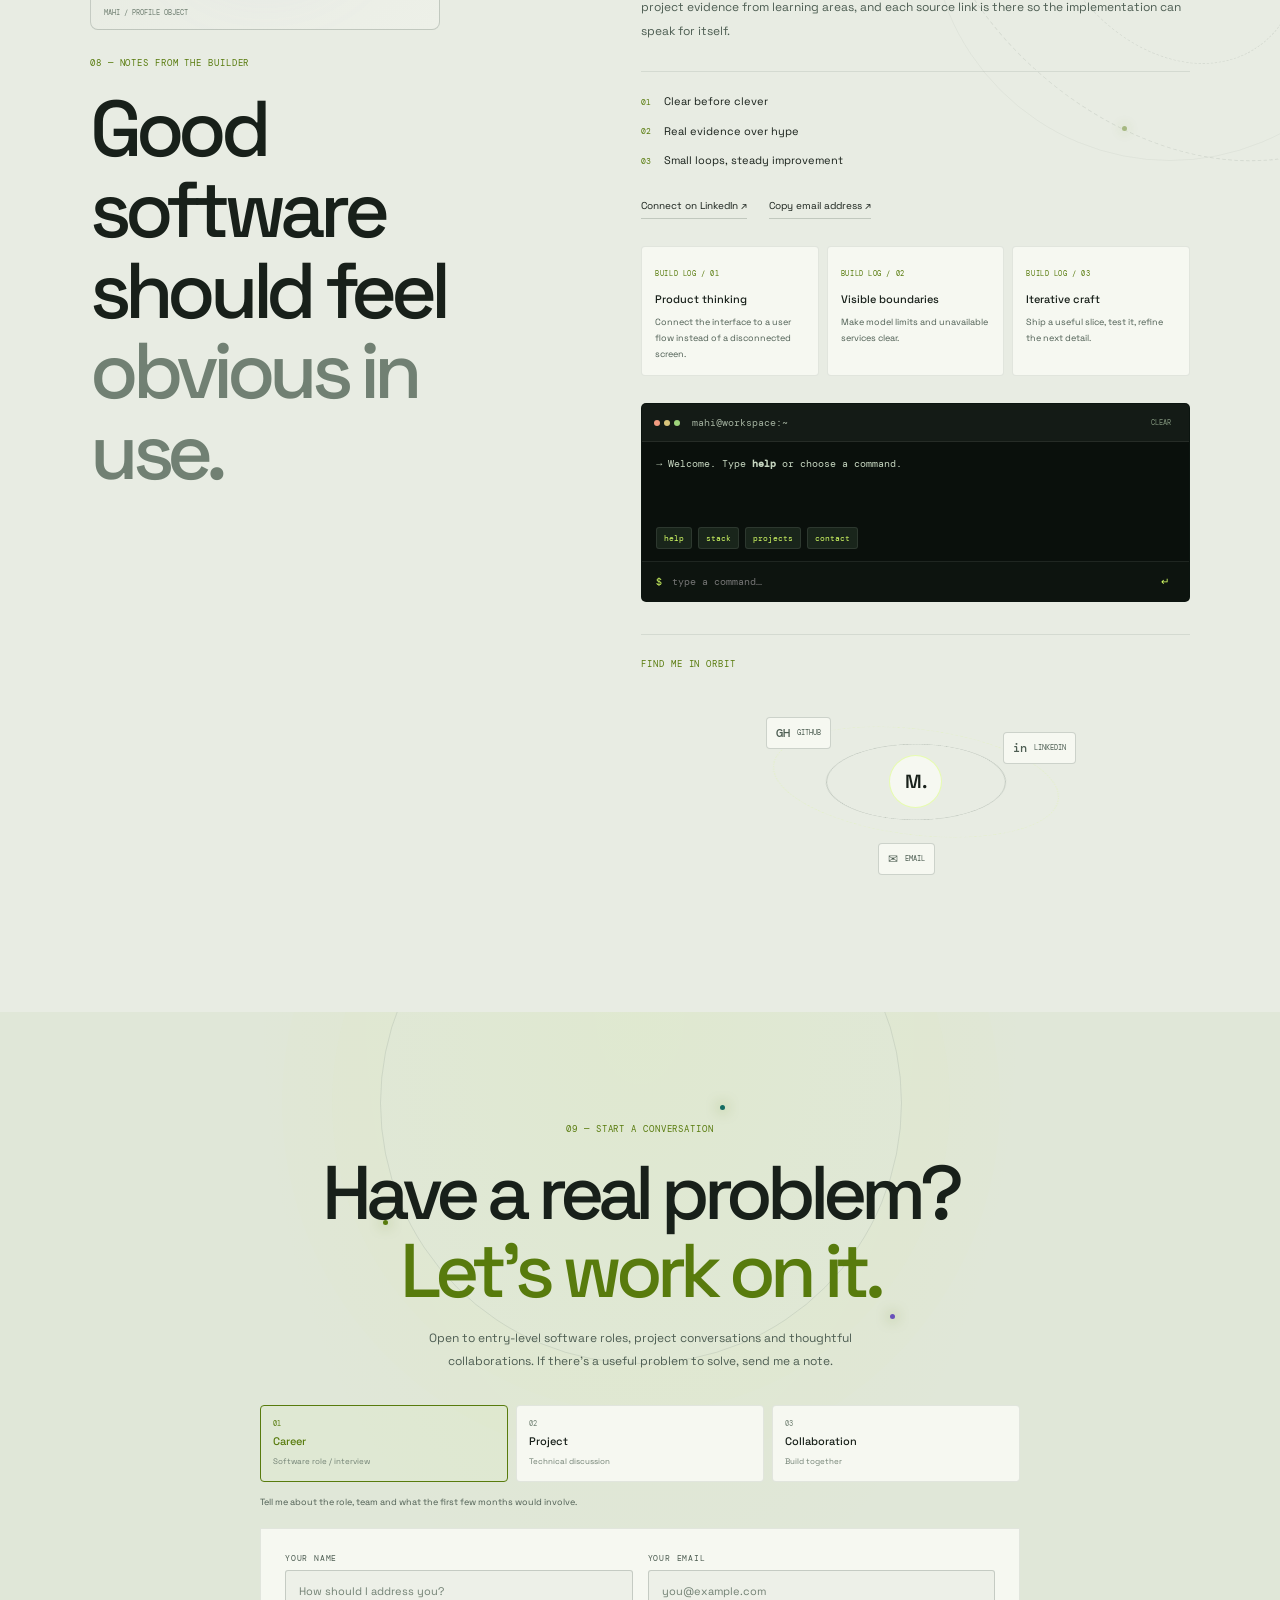
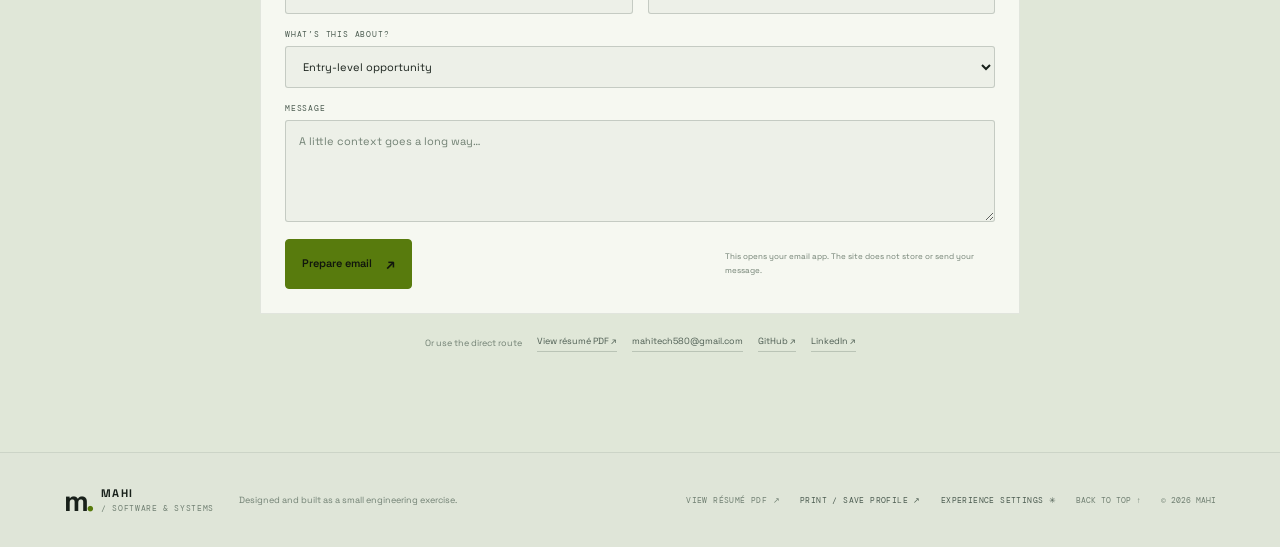
==== commit 8dfabd38: "Expand portfolio with resume, experience and crop-yield project" ====
--- a/index.html
+++ b/index.html
@@ -48,7 +48,7 @@
     <form id="heroAskForm" class="hero-ask" role="search" aria-label="Explore the portfolio"><label class="sr-only" for="heroAskInput">Ask me anything about the portfolio</label><input id="heroAskInput" type="search" placeholder="Ask me anything..." autocomplete="off" aria-label="Ask me anything about projects, skills or contact"><button type="submit" aria-label="Search the portfolio"><span aria-hidden="true">→</span></button></form>
     <nav class="hero-shortcuts" aria-label="Quick portfolio sections"><a class="hero-shortcut" href="#about"><span aria-hidden="true">☺</span><small>Me</small></a><a class="hero-shortcut" href="#work"><span aria-hidden="true">▣</span><small>Projects</small></a><a class="hero-shortcut" href="#toolkit"><span aria-hidden="true">◈</span><small>Skills</small></a><a class="hero-shortcut" href="#terminalForm"><span aria-hidden="true">✧</span><small>Fun</small></a><a class="hero-shortcut" href="#contact"><span aria-hidden="true">♧</span><small>Contact</small></a></nav>
     <p class="hero-lead">I’m <strong>Mahendra Sai (Mahi)</strong> — a Computer Science graduate building practical software, backend systems, data projects and AI/ML experiments. Explore the source, inspect the case files, and follow the process.</p>
-    <div class="hero-cta"><a class="button button-primary" href="#work"><span data-i18n="ctaWork">Explore selected work</span><span>↘</span></a><a class="button button-primary" id="resumeOpen" href="./resume.html" target="_blank" rel="noopener noreferrer"><span data-i18n="ctaResume">View résumé</span><span>↗</span></a><button class="button button-quiet" id="profileBookOpen" type="button"><span>Open profile book</span><span>↗</span></button><a class="button button-quiet" href="#contact"><span data-i18n="ctaContact">Start a conversation</span><span>↗</span></a></div>
+    <div class="hero-cta"><a class="button button-primary" href="#work"><span data-i18n="ctaWork">Explore selected work</span><span>↘</span></a><a class="button button-primary" id="resumeOpen" href="./resume.html" target="_blank" rel="noopener noreferrer"><span data-i18n="ctaResume">View résumé PDF</span><span>↗</span></a><button class="button button-quiet" id="profileBookOpen" type="button"><span>Open profile book</span><span>↗</span></button><a class="button button-quiet" href="#contact"><span data-i18n="ctaContact">Start a conversation</span><span>↗</span></a></div>
     <div class="hero-meta"><span><i class="mini-signal"></i> Building & learning in public</span><span class="hero-meta-separator">/</span><span>Python · Systems · AI / ML</span><button id="introOpen" class="text-button" type="button" data-i18n="introLaunch">PLAY INTRO ↗</button></div>
   </div>
   <div class="hero-visual reveal delay-2">
@@ -164,11 +164,11 @@
     <div class="form-field field-wide"><label for="contactMessage">MESSAGE</label><textarea id="contactMessage" name="message" rows="4" required placeholder="A little context goes a long way…"></textarea></div>
     <div class="form-submit"><button class="button button-primary" type="submit">Prepare email <span>↗</span></button><span>This opens your email app. The site does not store or send your message.</span></div>
   </form>
-  <div class="contact-direct"><span>Or use the direct route</span><a href="./resume.html" target="_blank" rel="noopener noreferrer">View résumé ↗</a><a href="mailto:mahitech580@gmail.com">mahitech580@gmail.com</a><a href="https://github.com/mahitech580" target="_blank" rel="noopener noreferrer">GitHub ↗</a><a href="https://www.linkedin.com/in/mahendra-sai-kondaveeti-93438b279/" target="_blank" rel="noopener noreferrer">LinkedIn ↗</a></div>
+  <div class="contact-direct"><span>Or use the direct route</span><a href="./resume.html" target="_blank" rel="noopener noreferrer">View résumé PDF ↗</a><a href="mailto:mahitech580@gmail.com">mahitech580@gmail.com</a><a href="https://github.com/mahitech580" target="_blank" rel="noopener noreferrer">GitHub ↗</a><a href="https://www.linkedin.com/in/mahendra-sai-kondaveeti-93438b279/" target="_blank" rel="noopener noreferrer">LinkedIn ↗</a></div>
 </div></section>
 </main>
 
-<footer class="site-footer section-shell"><a class="brand footer-brand" href="#home"><span class="brand-mark">m<span>.</span></span><span class="brand-label">MAHI<span>/ SOFTWARE & SYSTEMS</span></span></a><p>Designed and built as a small engineering exercise.</p><div class="footer-actions"><a class="text-button" href="./resume.html" target="_blank" rel="noopener noreferrer">VIEW RÉSUMÉ ↗</a><button class="text-button" id="printResume">PRINT / SAVE PROFILE ↗</button><button class="text-button" id="experienceToolsFooter">EXPERIENCE SETTINGS ✳</button><a href="#home">BACK TO TOP ↑</a><span>© <span id="year"></span> MAHI</span></div></footer>
+<footer class="site-footer section-shell"><a class="brand footer-brand" href="#home"><span class="brand-mark">m<span>.</span></span><span class="brand-label">MAHI<span>/ SOFTWARE & SYSTEMS</span></span></a><p>Designed and built as a small engineering exercise.</p><div class="footer-actions"><a class="text-button" href="./resume.html" target="_blank" rel="noopener noreferrer">VIEW RÉSUMÉ PDF ↗</a><button class="text-button" id="printResume">PRINT / SAVE PROFILE ↗</button><button class="text-button" id="experienceToolsFooter">EXPERIENCE SETTINGS ✳</button><a href="#home">BACK TO TOP ↑</a><span>© <span id="year"></span> MAHI</span></div></footer>
 
 <dialog class="project-dialog" id="projectDialog" aria-labelledby="dialogTitle">
   <div class="dialog-top"><span class="eyebrow" id="dialogEyebrow">PROJECT / CASE FILE</span><button id="dialogClose" class="dialog-close" aria-label="Close project case file">×</button></div>
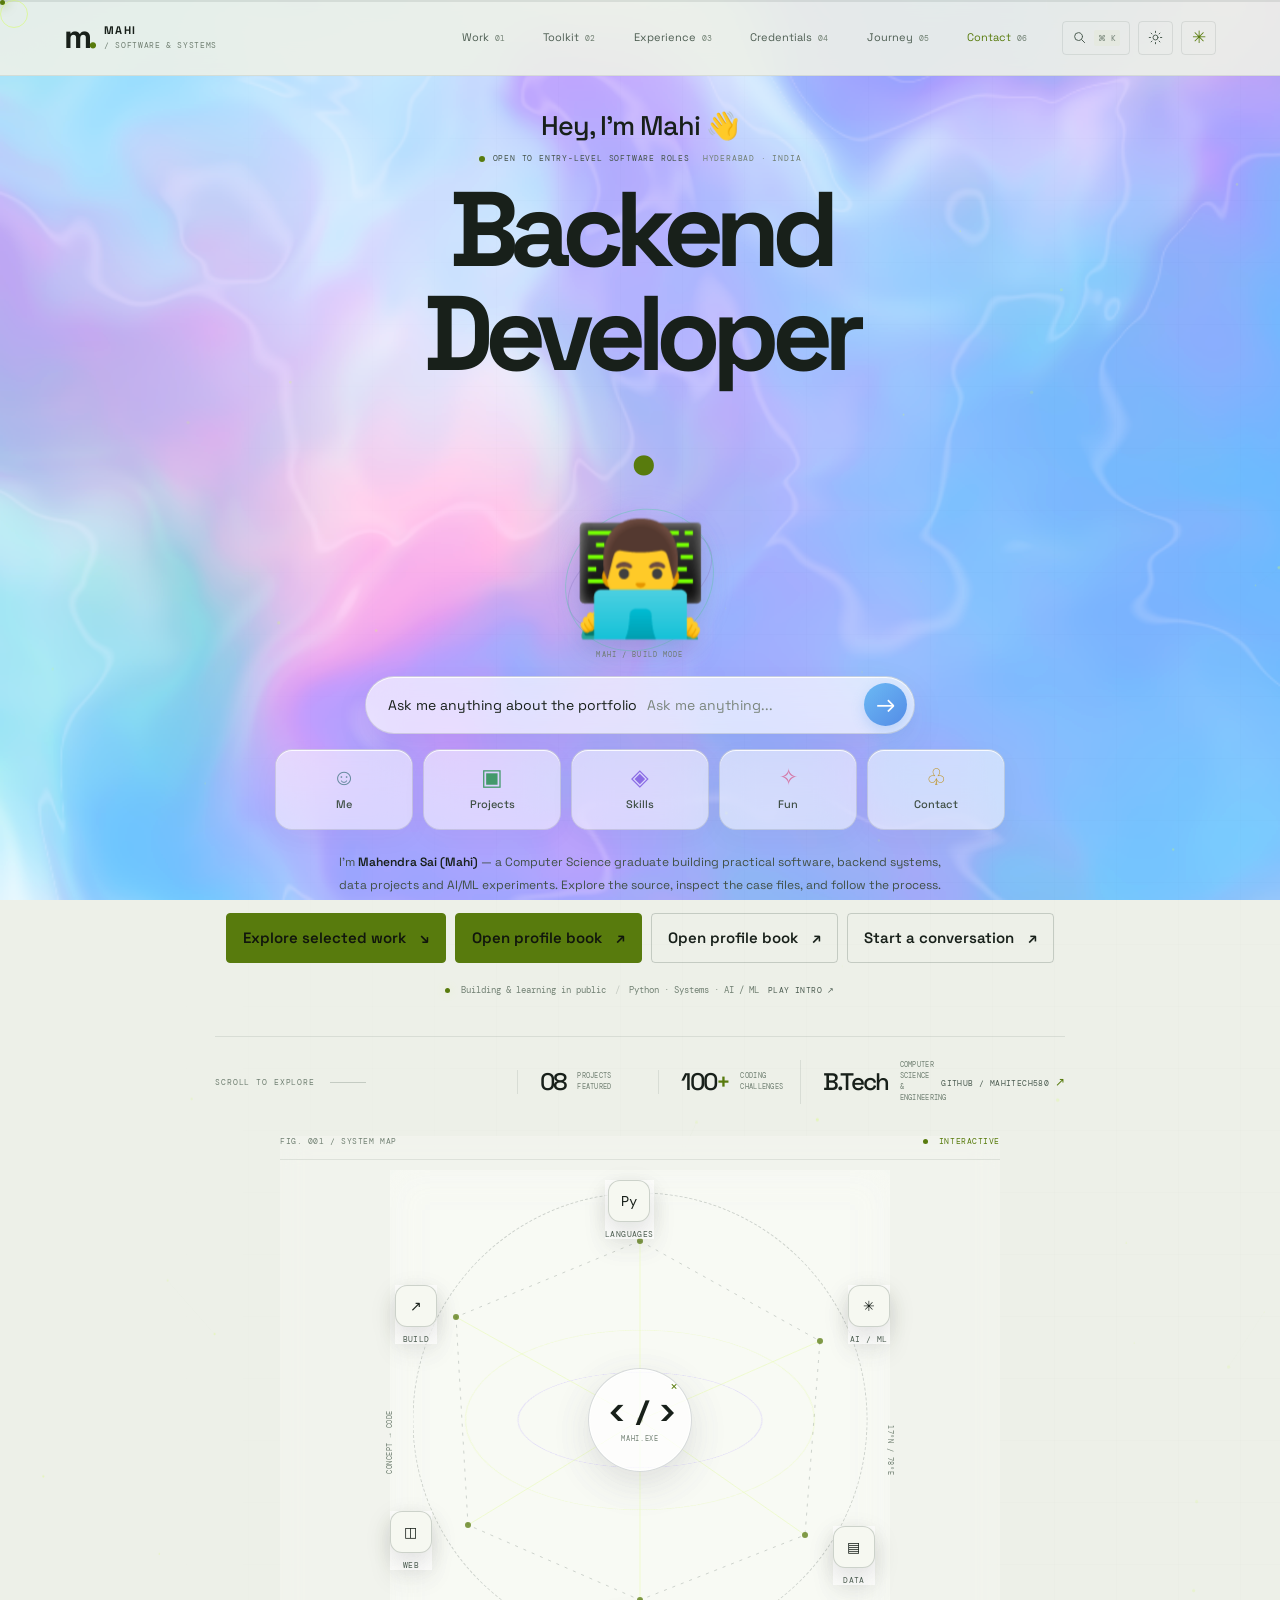
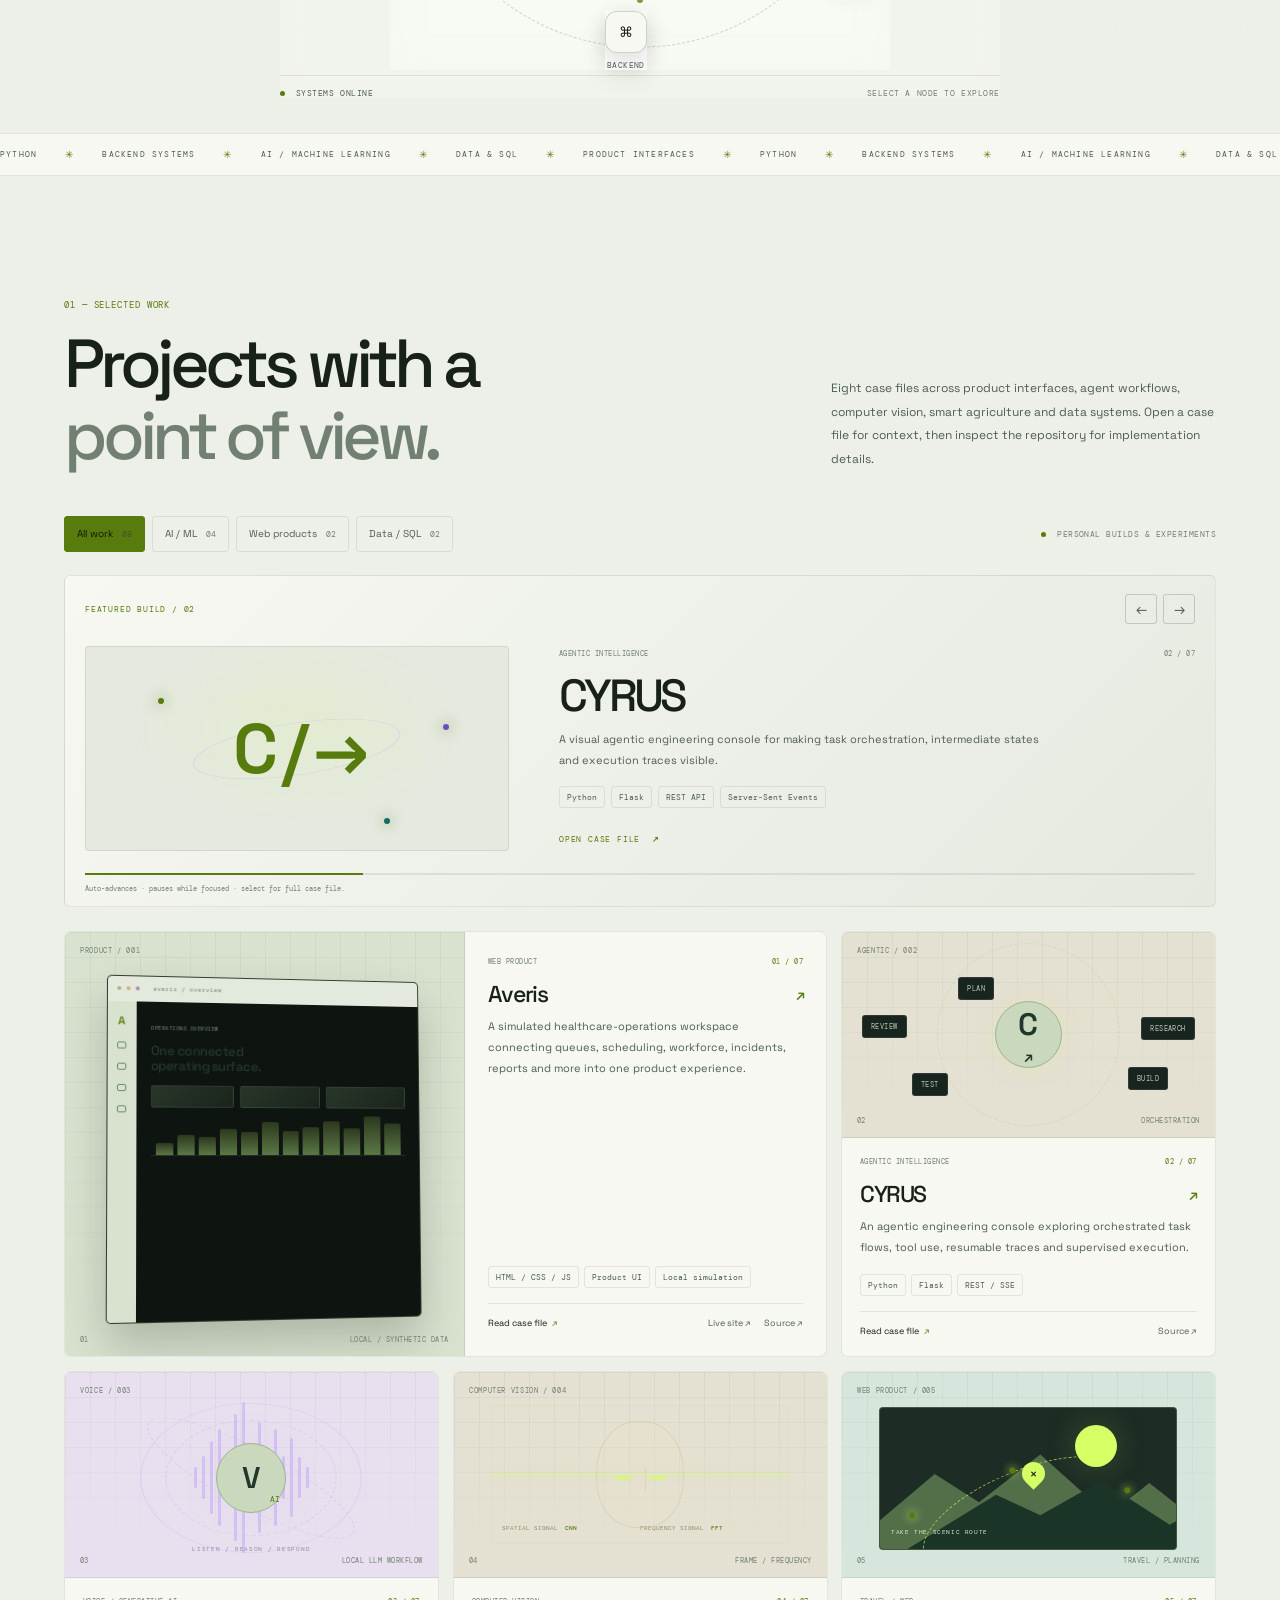
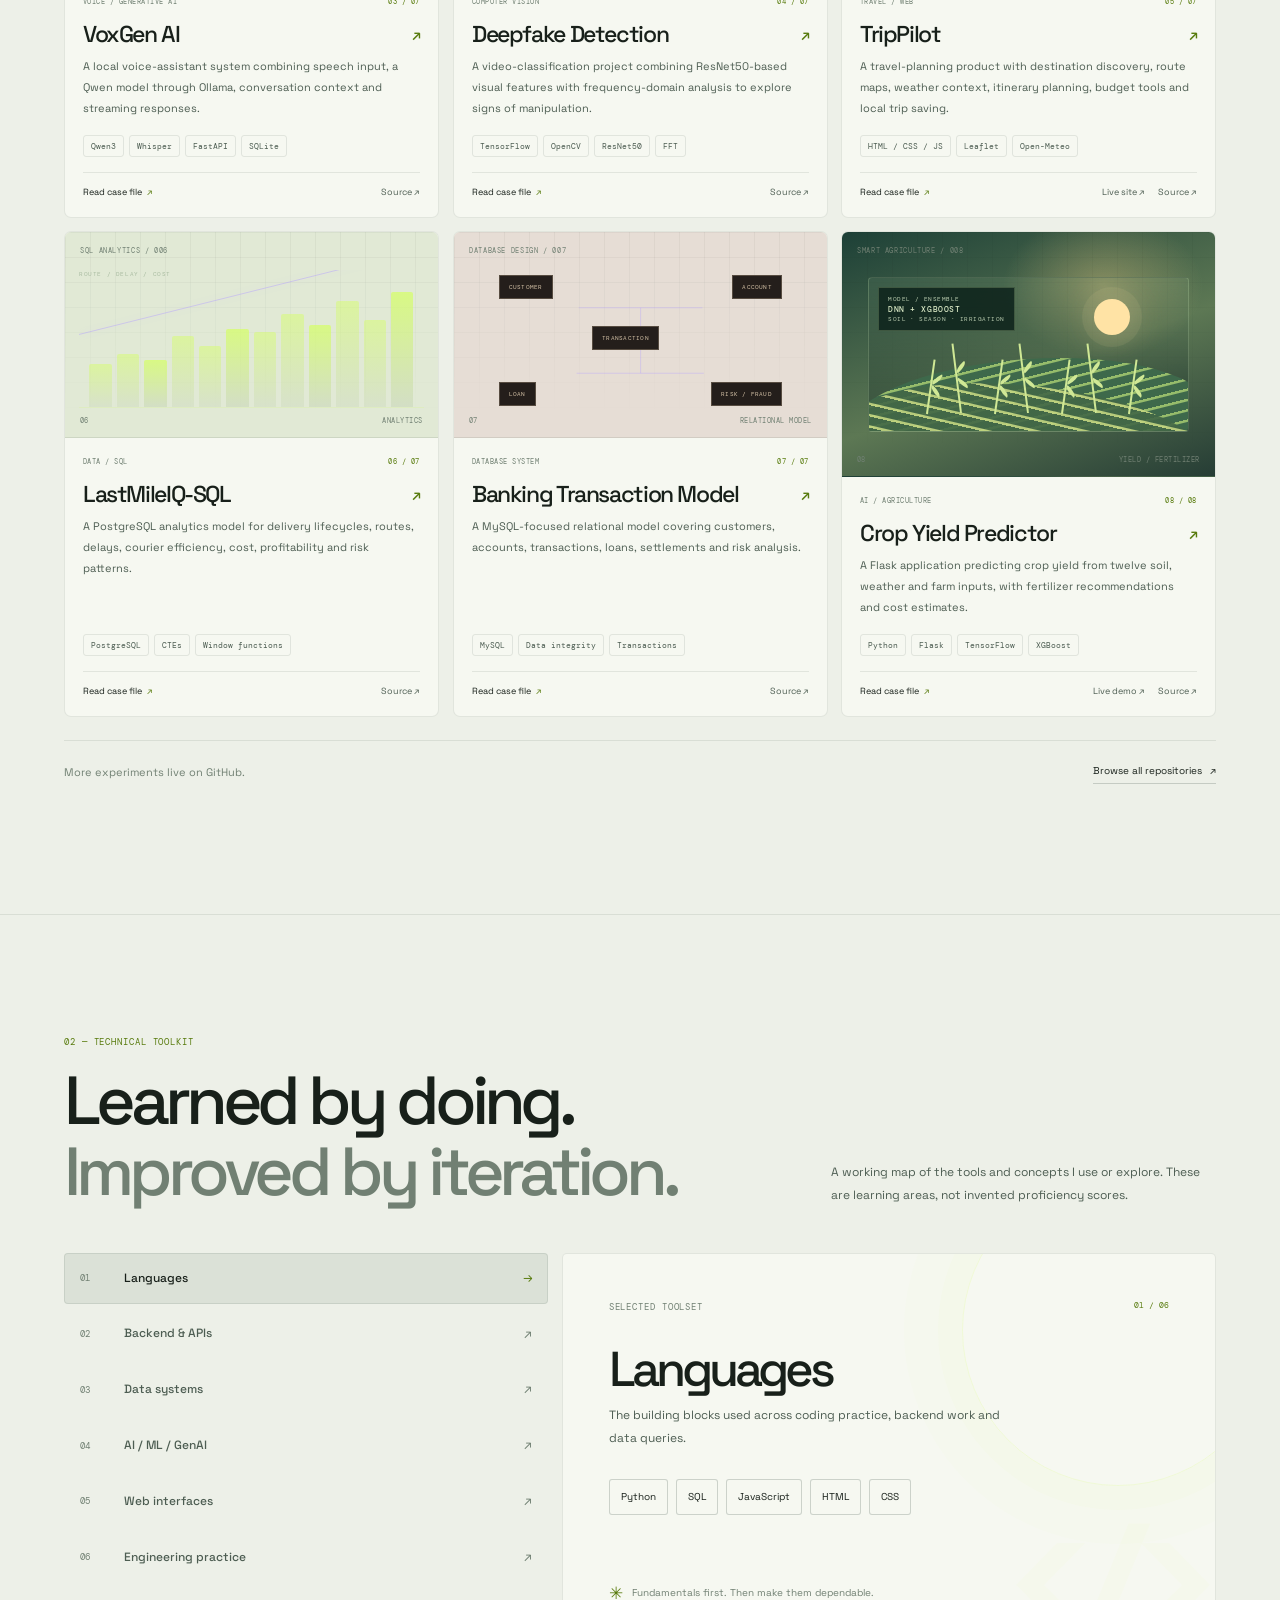
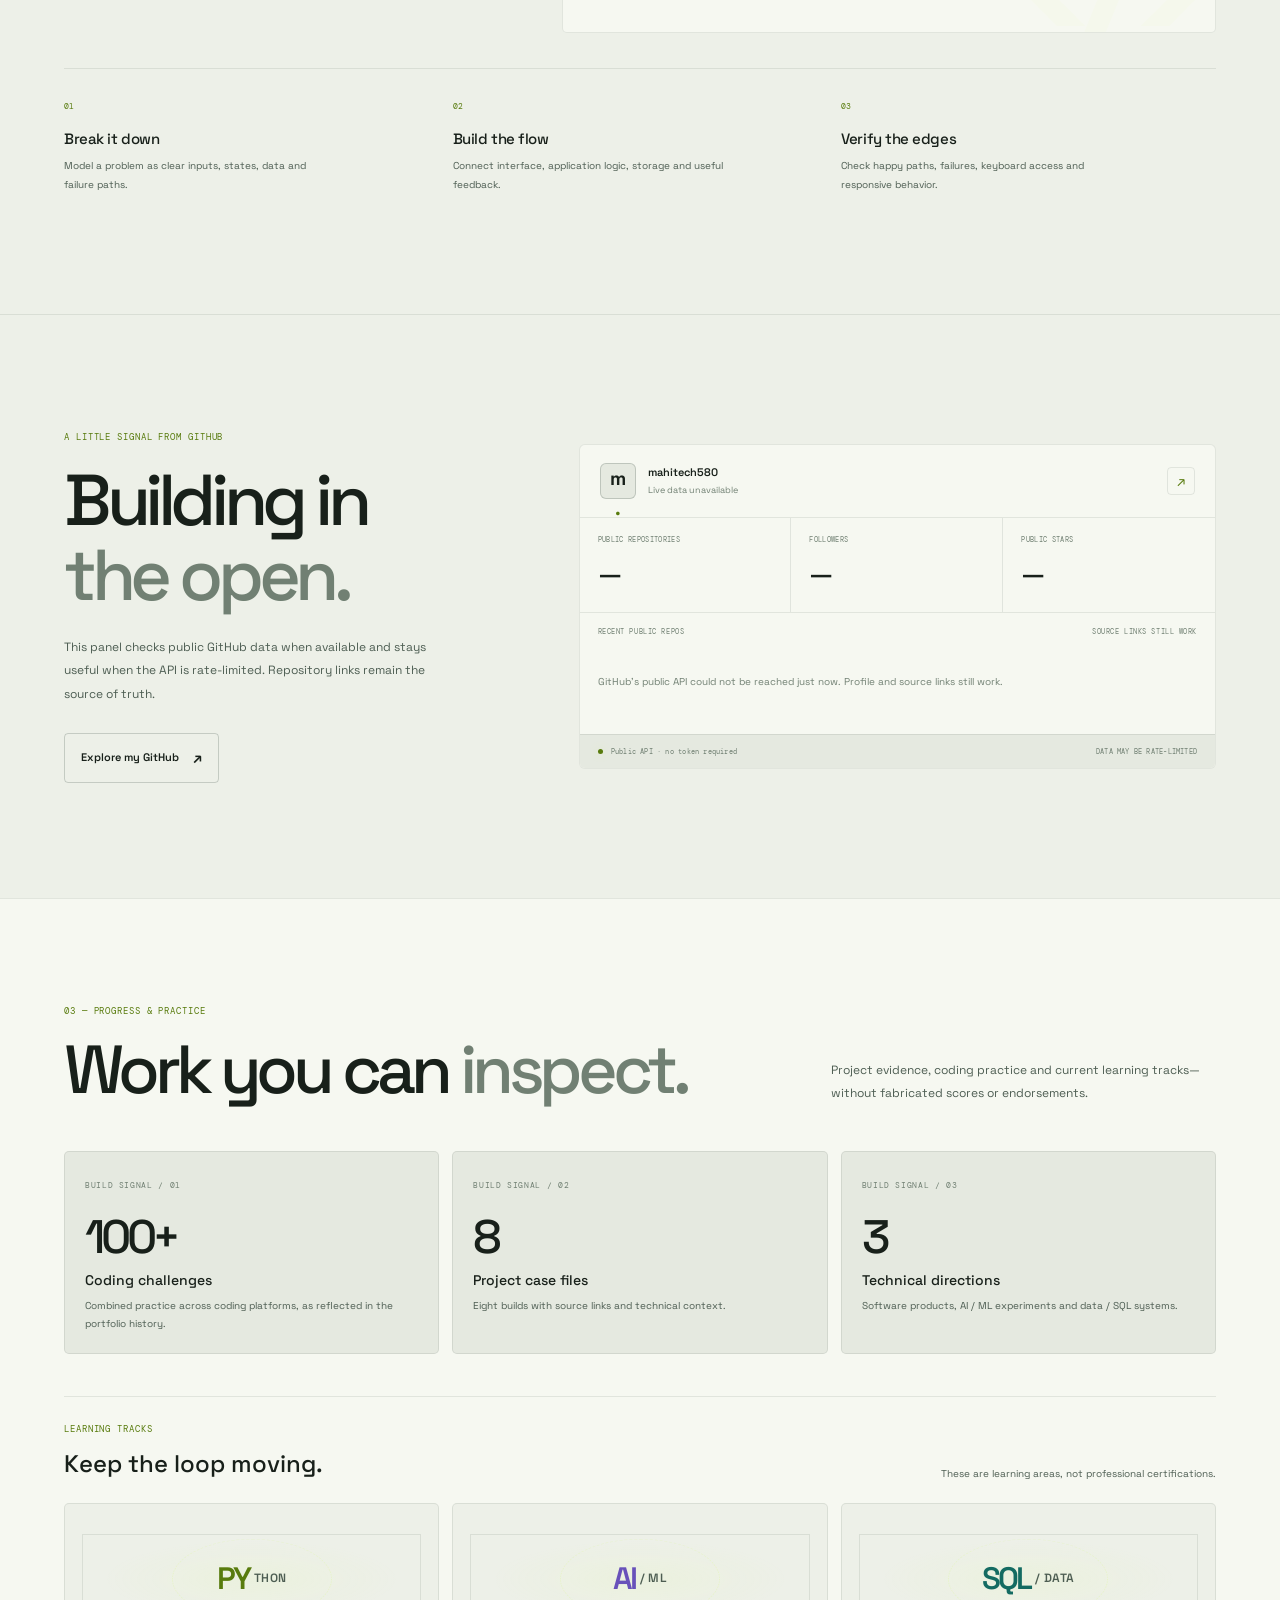
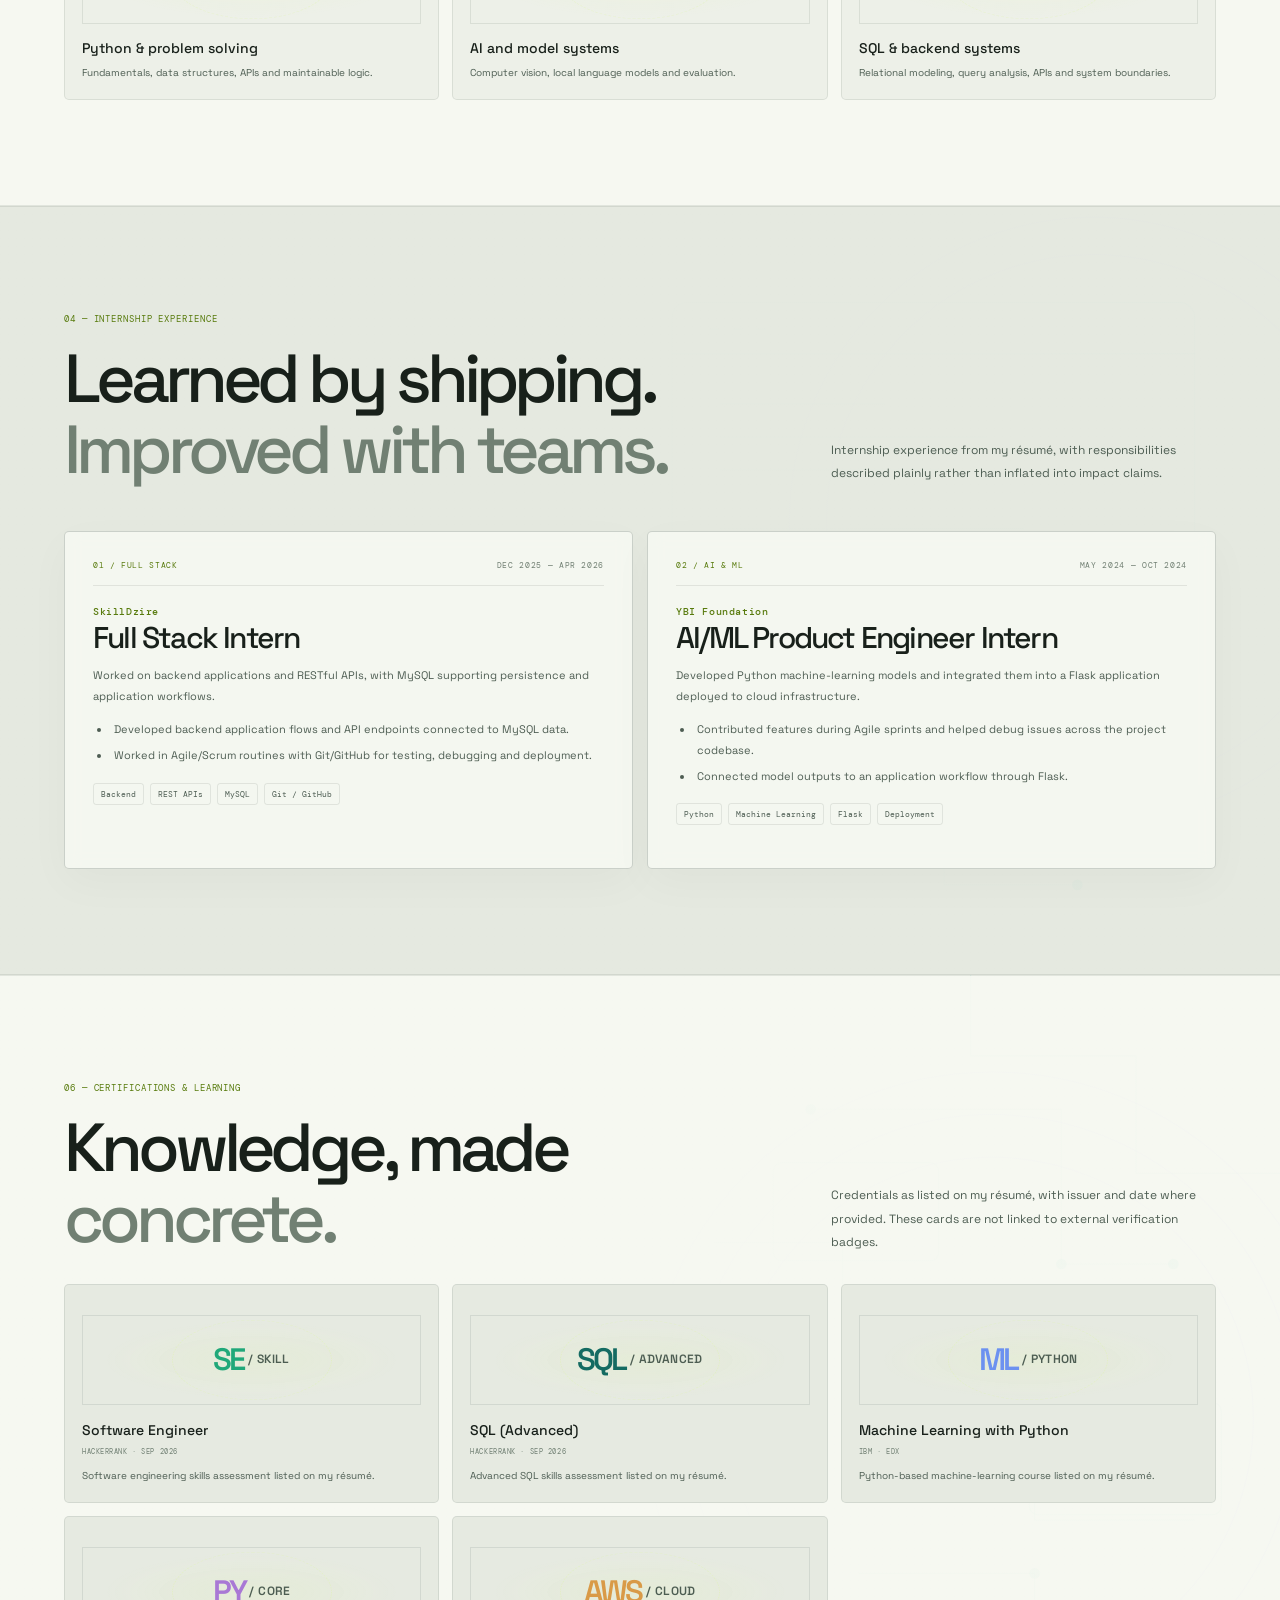
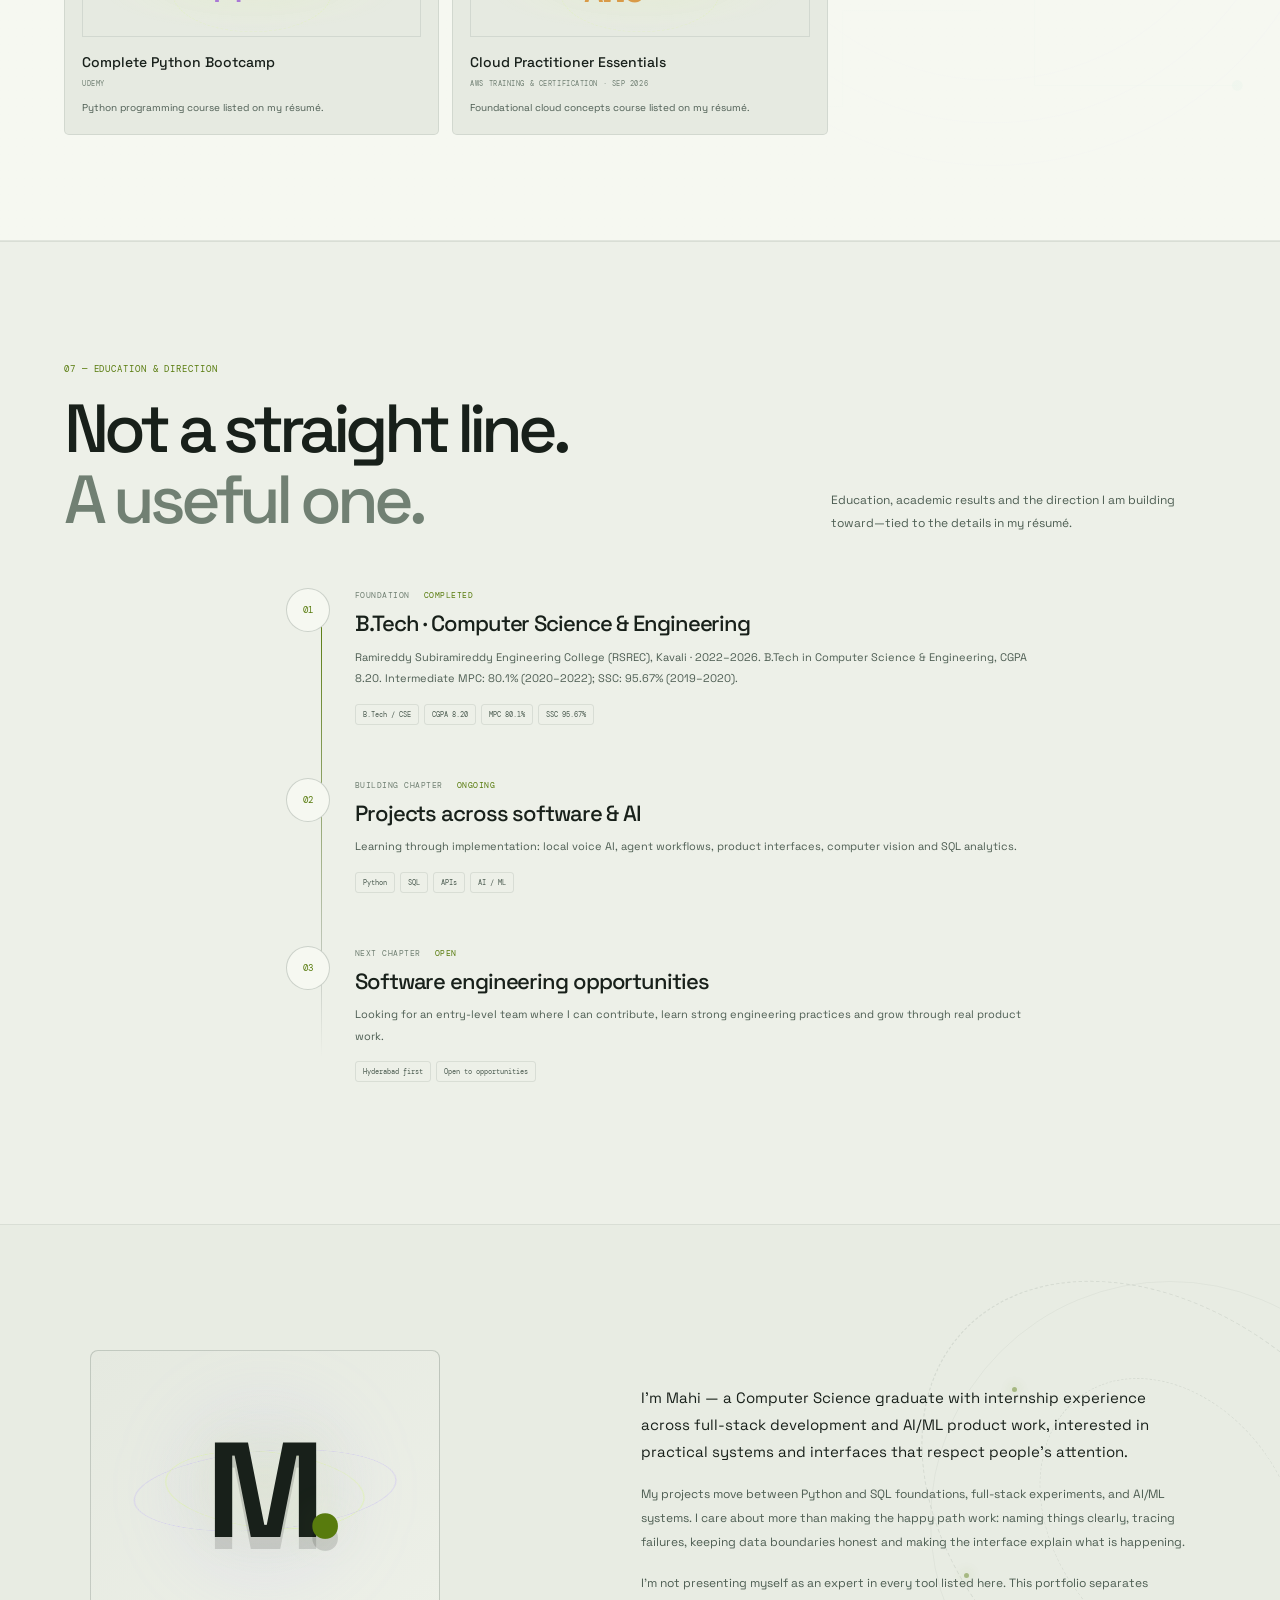
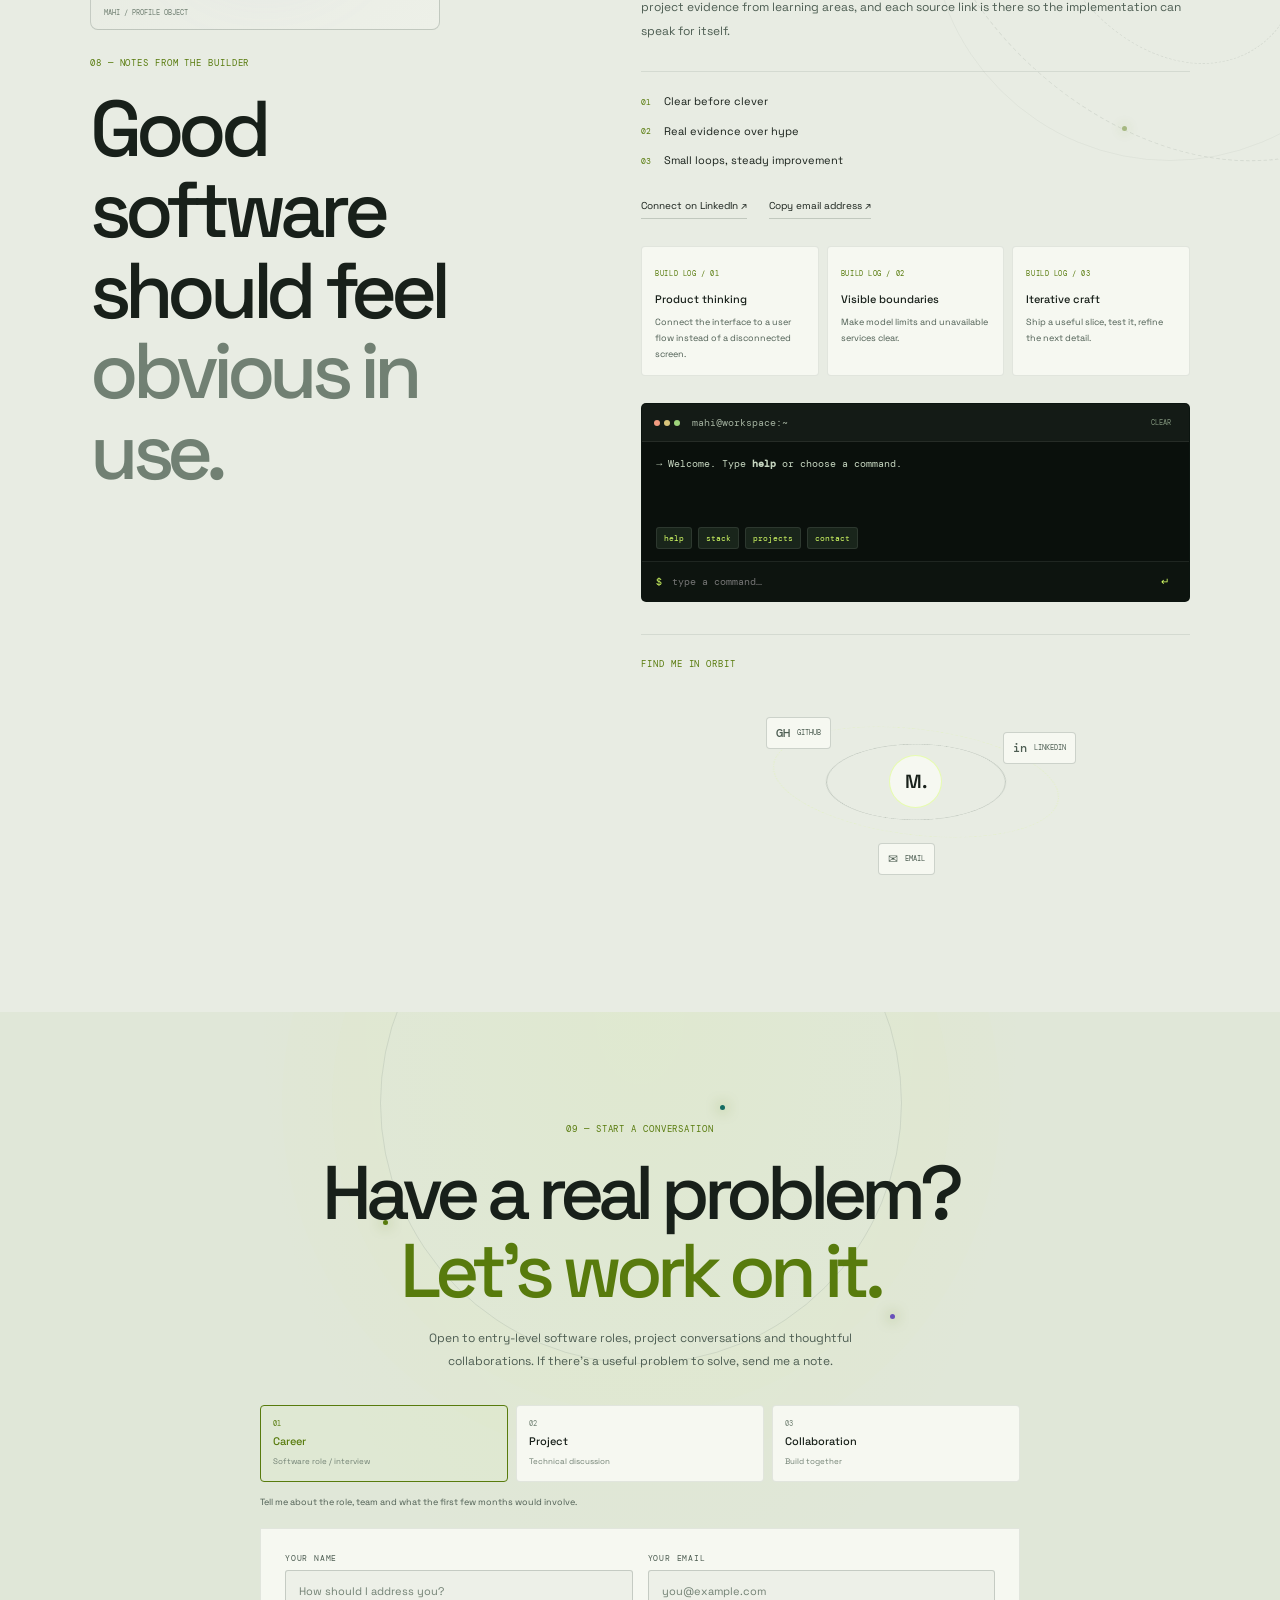
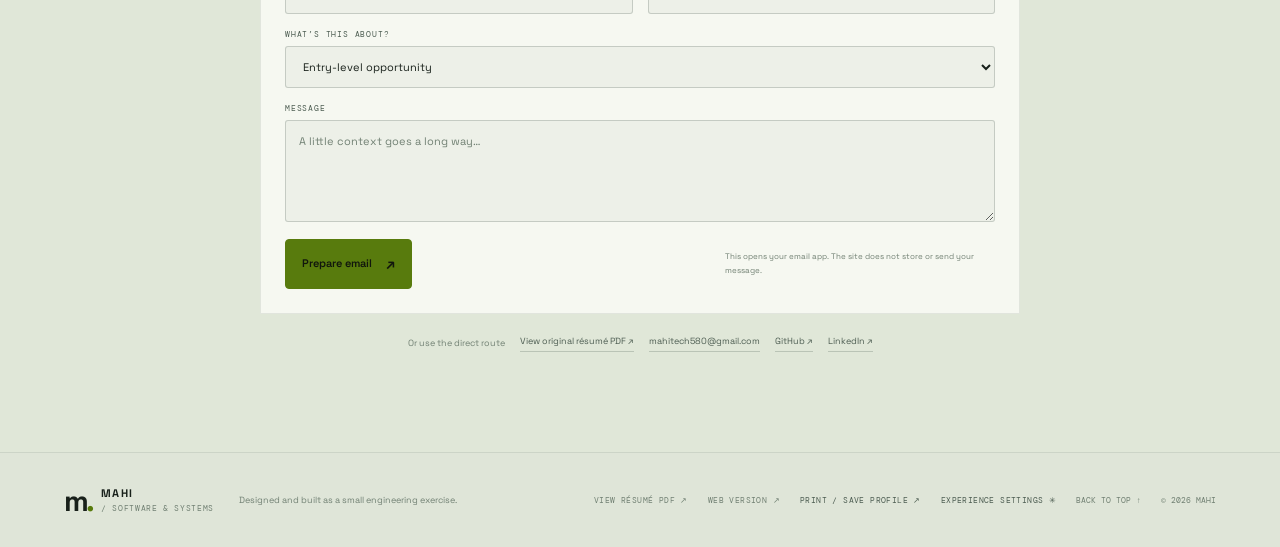
==== commit eab47ec7: "Link portfolio resume actions to original PDF" ====
--- a/index.html
+++ b/index.html
@@ -48,7 +48,7 @@
     <form id="heroAskForm" class="hero-ask" role="search" aria-label="Explore the portfolio"><label class="sr-only" for="heroAskInput">Ask me anything about the portfolio</label><input id="heroAskInput" type="search" placeholder="Ask me anything..." autocomplete="off" aria-label="Ask me anything about projects, skills or contact"><button type="submit" aria-label="Search the portfolio"><span aria-hidden="true">→</span></button></form>
     <nav class="hero-shortcuts" aria-label="Quick portfolio sections"><a class="hero-shortcut" href="#about"><span aria-hidden="true">☺</span><small>Me</small></a><a class="hero-shortcut" href="#work"><span aria-hidden="true">▣</span><small>Projects</small></a><a class="hero-shortcut" href="#toolkit"><span aria-hidden="true">◈</span><small>Skills</small></a><a class="hero-shortcut" href="#terminalForm"><span aria-hidden="true">✧</span><small>Fun</small></a><a class="hero-shortcut" href="#contact"><span aria-hidden="true">♧</span><small>Contact</small></a></nav>
     <p class="hero-lead">I’m <strong>Mahendra Sai (Mahi)</strong> — a Computer Science graduate building practical software, backend systems, data projects and AI/ML experiments. Explore the source, inspect the case files, and follow the process.</p>
-    <div class="hero-cta"><a class="button button-primary" href="#work"><span data-i18n="ctaWork">Explore selected work</span><span>↘</span></a><a class="button button-primary" id="resumeOpen" href="./resume.html" target="_blank" rel="noopener noreferrer"><span data-i18n="ctaResume">View résumé PDF</span><span>↗</span></a><button class="button button-quiet" id="profileBookOpen" type="button"><span>Open profile book</span><span>↗</span></button><a class="button button-quiet" href="#contact"><span data-i18n="ctaContact">Start a conversation</span><span>↗</span></a></div>
+    <div class="hero-cta"><a class="button button-primary" href="#work"><span data-i18n="ctaWork">Explore selected work</span><span>↘</span></a><a class="button button-primary" id="resumeOpen" href="./resume.pdf" target="_blank" rel="noopener noreferrer"><span data-i18n="ctaResume">View résumé PDF</span><span>↗</span></a><button class="button button-quiet" id="profileBookOpen" type="button"><span>Open profile book</span><span>↗</span></button><a class="button button-quiet" href="#contact"><span data-i18n="ctaContact">Start a conversation</span><span>↗</span></a></div>
     <div class="hero-meta"><span><i class="mini-signal"></i> Building & learning in public</span><span class="hero-meta-separator">/</span><span>Python · Systems · AI / ML</span><button id="introOpen" class="text-button" type="button" data-i18n="introLaunch">PLAY INTRO ↗</button></div>
   </div>
   <div class="hero-visual reveal delay-2">
@@ -164,11 +164,11 @@
     <div class="form-field field-wide"><label for="contactMessage">MESSAGE</label><textarea id="contactMessage" name="message" rows="4" required placeholder="A little context goes a long way…"></textarea></div>
     <div class="form-submit"><button class="button button-primary" type="submit">Prepare email <span>↗</span></button><span>This opens your email app. The site does not store or send your message.</span></div>
   </form>
-  <div class="contact-direct"><span>Or use the direct route</span><a href="./resume.html" target="_blank" rel="noopener noreferrer">View résumé PDF ↗</a><a href="mailto:mahitech580@gmail.com">mahitech580@gmail.com</a><a href="https://github.com/mahitech580" target="_blank" rel="noopener noreferrer">GitHub ↗</a><a href="https://www.linkedin.com/in/mahendra-sai-kondaveeti-93438b279/" target="_blank" rel="noopener noreferrer">LinkedIn ↗</a></div>
+  <div class="contact-direct"><span>Or use the direct route</span><a href="./resume.pdf" target="_blank" rel="noopener noreferrer">View original résumé PDF ↗</a><a href="mailto:mahitech580@gmail.com">mahitech580@gmail.com</a><a href="https://github.com/mahitech580" target="_blank" rel="noopener noreferrer">GitHub ↗</a><a href="https://www.linkedin.com/in/mahendra-sai-kondaveeti-93438b279/" target="_blank" rel="noopener noreferrer">LinkedIn ↗</a></div>
 </div></section>
 </main>
 
-<footer class="site-footer section-shell"><a class="brand footer-brand" href="#home"><span class="brand-mark">m<span>.</span></span><span class="brand-label">MAHI<span>/ SOFTWARE & SYSTEMS</span></span></a><p>Designed and built as a small engineering exercise.</p><div class="footer-actions"><a class="text-button" href="./resume.html" target="_blank" rel="noopener noreferrer">VIEW RÉSUMÉ PDF ↗</a><button class="text-button" id="printResume">PRINT / SAVE PROFILE ↗</button><button class="text-button" id="experienceToolsFooter">EXPERIENCE SETTINGS ✳</button><a href="#home">BACK TO TOP ↑</a><span>© <span id="year"></span> MAHI</span></div></footer>
+<footer class="site-footer section-shell"><a class="brand footer-brand" href="#home"><span class="brand-mark">m<span>.</span></span><span class="brand-label">MAHI<span>/ SOFTWARE & SYSTEMS</span></span></a><p>Designed and built as a small engineering exercise.</p><div class="footer-actions"><a class="text-button" href="./resume.pdf" target="_blank" rel="noopener noreferrer">VIEW RÉSUMÉ PDF ↗</a><a class="text-button" href="./resume.html" target="_blank" rel="noopener noreferrer">WEB VERSION ↗</a><button class="text-button" id="printResume">PRINT / SAVE PROFILE ↗</button><button class="text-button" id="experienceToolsFooter">EXPERIENCE SETTINGS ✳</button><a href="#home">BACK TO TOP ↑</a><span>© <span id="year"></span> MAHI</span></div></footer>
 
 <dialog class="project-dialog" id="projectDialog" aria-labelledby="dialogTitle">
   <div class="dialog-top"><span class="eyebrow" id="dialogEyebrow">PROJECT / CASE FILE</span><button id="dialogClose" class="dialog-close" aria-label="Close project case file">×</button></div>
@@ -177,7 +177,7 @@
 </dialog>
 
 <dialog class="intro-dialog" id="introDialog" aria-labelledby="introDialogTitle"><div class="dialog-top"><span class="eyebrow">M SERIES / OPENING SCENE</span><button type="button" class="dialog-close" data-close-dialog="introDialog" aria-label="Close intro">×</button></div><div class="intro-dialog-art"><span>MEET MAHI</span><b>M.</b><i></i><i></i><i></i></div><div class="intro-dialog-copy"><h2 id="introDialogTitle">A builder in progress.</h2><p id="introTyping">I’m a Computer Science graduate who likes turning ideas into working software, from Python and SQL to backend systems and AI experiments.</p><p>Explore the source, inspect the case files and follow the build process.</p><div class="dialog-links"><a class="button button-primary" href="#work" data-close-dialog="introDialog">Explore projects ↗</a><button type="button" class="button button-outline" data-close-dialog="introDialog">Close intro</button></div></div></dialog>
-<dialog class="resume-dialog" id="resumeDialog" aria-labelledby="resumeDialogTitle"><div class="dialog-top"><span class="eyebrow">MAHI / PROFILE BOOK</span><div class="resume-dialog-actions"><a class="text-button" href="./resume.html" target="_blank" rel="noopener noreferrer">OPEN ORIGINAL RÉSUMÉ ↗</a><button type="button" class="text-button" id="resumePrint">PRINT / SAVE PROFILE ↗</button><button type="button" class="dialog-close" data-close-dialog="resumeDialog" aria-label="Close profile book">×</button></div></div><div class="resume-book"><article class="resume-page active" data-resume-page="0"><span class="resume-page-label">PAGE 01 / PROFILE</span><div class="resume-cover-mark">m<span>.</span></div><h2>Mahendra Sai Kondaveeti</h2><p class="resume-role">COMPUTER SCIENCE · SOFTWARE / AI / DATA</p><p class="resume-blurb">Computer Science graduate building practical software, backend experiments, data projects and AI/ML applications. Interested in clear interfaces, sound system boundaries and iterative engineering.</p><div class="resume-contact-list"><a href="mailto:mahitech580@gmail.com">mahitech580@gmail.com</a><a href="https://github.com/mahitech580" target="_blank" rel="noopener noreferrer">github.com/mahitech580 ↗</a><a href="https://www.linkedin.com/in/mahendra-sai-kondaveeti-93438b279/" target="_blank" rel="noopener noreferrer">LinkedIn profile ↗</a></div></article><article class="resume-page" data-resume-page="1" hidden><span class="resume-page-label">PAGE 02 / TECHNICAL FOCUS</span><h2>Tools I work with.</h2><p>Python, SQL, JavaScript, HTML / CSS, Flask, FastAPI, REST APIs, Node.js.</p><p>Pandas, NumPy, MySQL, PostgreSQL, SQLite, MongoDB.</p><p>scikit-learn, TensorFlow, OpenCV, LLMs, Ollama and Whisper.</p><div class="resume-note">Skill groups describe learning and project use, not certified proficiency ratings.</div></article><article class="resume-page" data-resume-page="2" hidden><span class="resume-page-label">PAGE 03 / WORK & EDUCATION</span><h2>Built by doing.</h2><ul><li>Averis — simulated operations UI.</li><li>CYRUS — agentic workflow console.</li><li>VoxGen AI — local voice assistant.</li><li>Deepfake Detection — video model experiment.</li><li>TripPilot — travel planner.</li><li>LastMileIQ-SQL — delivery analytics.</li><li>Banking Transaction Model — MySQL relational model.</li></ul><h3>Education</h3><p>B.Tech, Computer Science & Engineering — Rami Reddy Subbarami Reddy Engineering College, Kavali.</p></article></div><div class="resume-book-nav"><button id="resumePrev" type="button" class="button button-outline" disabled>← Previous</button><div class="resume-page-dots"><button type="button" data-resume-goto="0" class="active">01</button><button type="button" data-resume-goto="1">02</button><button type="button" data-resume-goto="2">03</button></div><span id="resumeCount">01 / 03</span><button id="resumeNext" type="button" class="button button-primary">Next page →</button></div></dialog>
+<dialog class="resume-dialog" id="resumeDialog" aria-labelledby="resumeDialogTitle"><div class="dialog-top"><span class="eyebrow">MAHI / PROFILE BOOK</span><div class="resume-dialog-actions"><a class="text-button" href="./resume.pdf" target="_blank" rel="noopener noreferrer">OPEN ORIGINAL PDF ↗</a><a class="text-button" href="./resume.html" target="_blank" rel="noopener noreferrer">WEB VERSION ↗</a><button type="button" class="text-button" id="resumePrint">PRINT / SAVE PROFILE ↗</button><button type="button" class="dialog-close" data-close-dialog="resumeDialog" aria-label="Close profile book">×</button></div></div><div class="resume-book"><article class="resume-page active" data-resume-page="0"><span class="resume-page-label">PAGE 01 / PROFILE</span><div class="resume-cover-mark">m<span>.</span></div><h2>Mahendra Sai Kondaveeti</h2><p class="resume-role">COMPUTER SCIENCE · SOFTWARE / AI / DATA</p><p class="resume-blurb">Computer Science graduate building practical software, backend experiments, data projects and AI/ML applications. Interested in clear interfaces, sound system boundaries and iterative engineering.</p><div class="resume-contact-list"><a href="mailto:mahitech580@gmail.com">mahitech580@gmail.com</a><a href="https://github.com/mahitech580" target="_blank" rel="noopener noreferrer">github.com/mahitech580 ↗</a><a href="https://www.linkedin.com/in/mahendra-sai-kondaveeti-93438b279/" target="_blank" rel="noopener noreferrer">LinkedIn profile ↗</a></div></article><article class="resume-page" data-resume-page="1" hidden><span class="resume-page-label">PAGE 02 / TECHNICAL FOCUS</span><h2>Tools I work with.</h2><p>Python, SQL, JavaScript, HTML / CSS, Flask, FastAPI, REST APIs, Node.js.</p><p>Pandas, NumPy, MySQL, PostgreSQL, SQLite, MongoDB.</p><p>scikit-learn, TensorFlow, OpenCV, LLMs, Ollama and Whisper.</p><div class="resume-note">Skill groups describe learning and project use, not certified proficiency ratings.</div></article><article class="resume-page" data-resume-page="2" hidden><span class="resume-page-label">PAGE 03 / WORK & EDUCATION</span><h2>Built by doing.</h2><ul><li>Averis — simulated operations UI.</li><li>CYRUS — agentic workflow console.</li><li>VoxGen AI — local voice assistant.</li><li>Deepfake Detection — video model experiment.</li><li>TripPilot — travel planner.</li><li>LastMileIQ-SQL — delivery analytics.</li><li>Banking Transaction Model — MySQL relational model.</li></ul><h3>Education</h3><p>B.Tech, Computer Science & Engineering — Rami Reddy Subbarami Reddy Engineering College, Kavali.</p></article></div><div class="resume-book-nav"><button id="resumePrev" type="button" class="button button-outline" disabled>← Previous</button><div class="resume-page-dots"><button type="button" data-resume-goto="0" class="active">01</button><button type="button" data-resume-goto="1">02</button><button type="button" data-resume-goto="2">03</button></div><span id="resumeCount">01 / 03</span><button id="resumeNext" type="button" class="button button-primary">Next page →</button></div></dialog>
 <dialog class="experience-dialog" id="experienceDialog" aria-labelledby="experienceDialogTitle"><div class="dialog-top"><span class="eyebrow">CUSTOMIZE THE EXPERIENCE</span><button type="button" class="dialog-close" data-close-dialog="experienceDialog" aria-label="Close controls">×</button></div><div class="experience-panel-content"><h2 id="experienceDialogTitle">Your view of the portfolio.</h2><p>Choose a starting point and tune the atmosphere. The same projects and evidence remain.</p><div class="experience-control-block"><span class="control-label">CHOOSE A VIEW</span><div class="profile-choice-grid"><button type="button" data-view="main" class="profile-choice active" aria-pressed="true"><b>M.</b><span>Full story</span><small>All sections</small></button><button type="button" data-view="recruiter" class="profile-choice" aria-pressed="false"><b>▤</b><span>Recruiter</span><small>Skills & education</small></button><button type="button" data-view="developer" class="profile-choice" aria-pressed="false"><b>&lt;/&gt;</b><span>Developer</span><small>Projects & source</small></button><button type="button" data-view="ai" class="profile-choice" aria-pressed="false"><b>✳</b><span>AI explorer</span><small>AI / ML projects</small></button></div></div><div class="experience-control-block"><span class="control-label">ATMOSPHERE</span><div class="utility-actions"><button type="button" id="soundToggle" class="utility-toggle" aria-pressed="false"><span>♪</span><b>Ambient sound</b><small>OFF</small></button><button type="button" id="smokeToggle" class="utility-toggle" aria-pressed="true"><span>☁</span><b>Smoke & particles</b><small>ON</small></button><button type="button" id="glowToggle" class="utility-toggle" aria-pressed="true"><span>✧</span><b>Glow effects</b><small>ON</small></button></div></div><div class="experience-control-block"><span class="control-label">INTERFACE LANGUAGE</span><div class="language-options" role="group" aria-label="Interface language"><button type="button" data-language="en" class="active" aria-pressed="true">EN <span>English</span></button><button type="button" data-language="hi" aria-pressed="false">HI <span>हिन्दी</span></button><button type="button" data-language="te" aria-pressed="false">TE <span>తెలుగు</span></button><button type="button" data-language="ja" aria-pressed="false">JA <span>日本語</span></button></div><p class="language-note">Navigation labels change language; technical case studies remain in English.</p></div></div></dialog>
 <dialog class="command-dialog" id="commandDialog" aria-labelledby="commandTitle"><div class="command-header"><span id="commandTitle">FIND YOUR WAY AROUND</span><kbd>ESC</kbd></div><div class="command-search"><svg viewBox="0 0 24 24" aria-hidden="true"><circle cx="10.5" cy="10.5" r="6.3"/><path d="m15.2 15.2 5 5"/></svg><input type="search" id="commandInput" placeholder="Search projects, skills, sections…" autocomplete="off" aria-label="Search the portfolio"><span>↵</span></div><div class="command-results" id="commandResults"><p>Type a project name or try Python, AI, or contact.</p></div><div class="command-footer"><span>↑ ↓ Navigate</span><span>↵ Open result</span><span>ESC Close</span></div></dialog>
 <div class="toast" id="toast" role="status" aria-live="polite"></div>
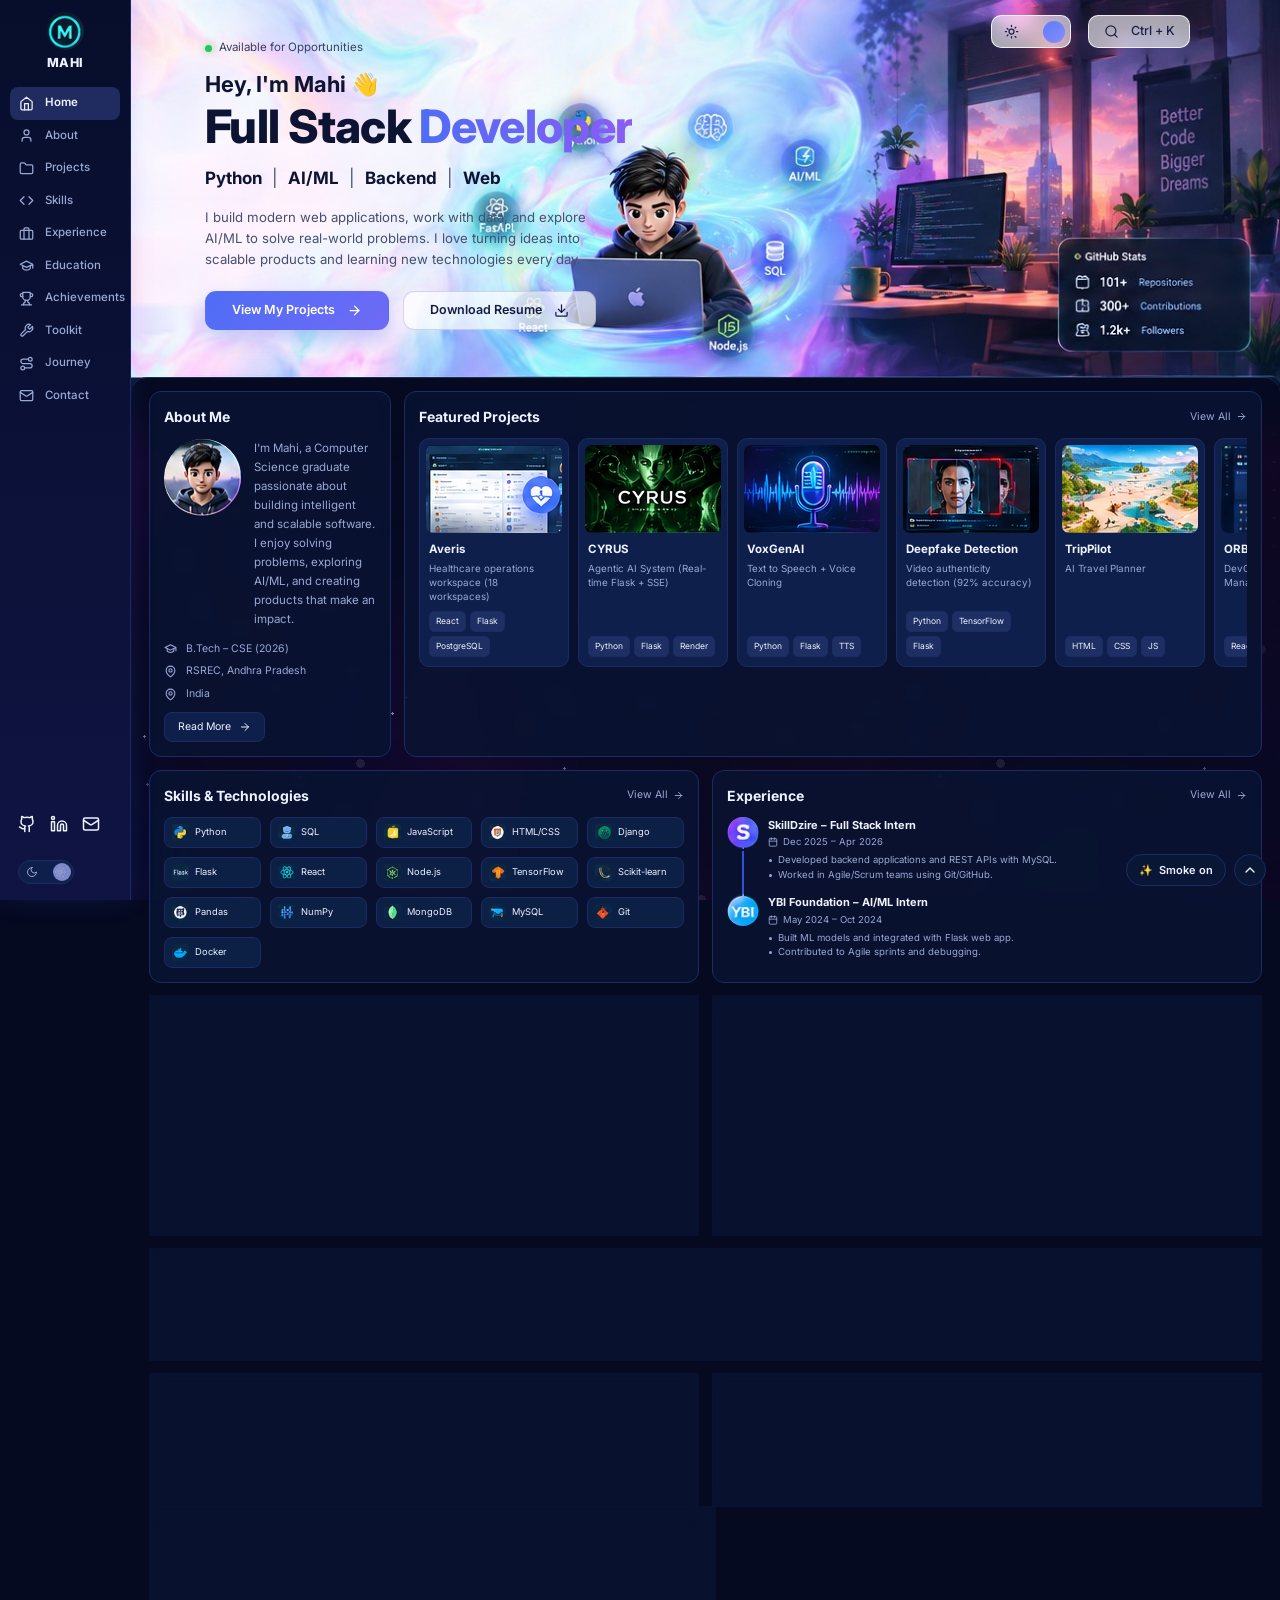
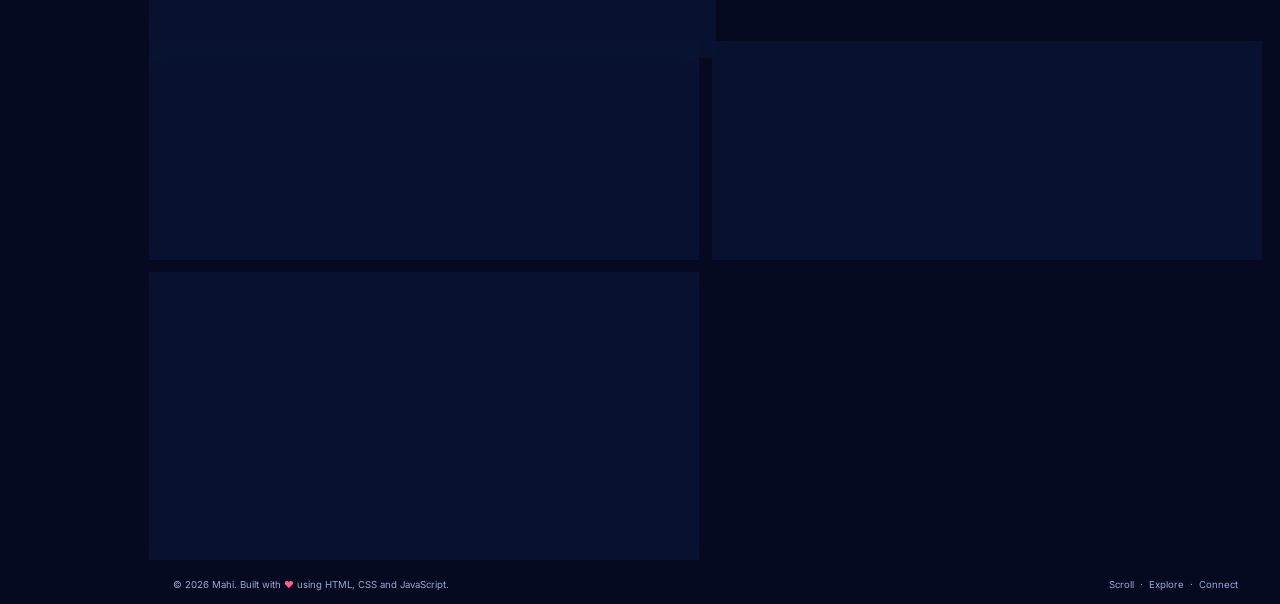
==== commit 70e88b61: "Publish supplied Mahi portfolio design and wire real project links" ====
--- a/index.html
+++ b/index.html
@@ -1,185 +1,744 @@
-<!doctype html>
+<!DOCTYPE html>
 <html lang="en">
 <head>
 <meta charset="utf-8">
-<meta name="viewport" content="width=device-width,initial-scale=1">
-<meta name="theme-color" content="#f3f5ef">
-<meta name="description" content="Mahi — software developer working across Python, backend systems, AI experiments, data and thoughtful web products.">
-<meta property="og:title" content="Mahi — Software, with intent.">
-<meta property="og:description" content="Selected software projects, AI experiments and engineering notes by Mahi.">
+<meta name="viewport" content="width=device-width, initial-scale=1, viewport-fit=cover">
+<title>Mahi | Full Stack Developer</title>
+<meta name="description" content="Portfolio of Kondaveeti Sai Mahendra (Mahi): Python, AI/ML, backend and full stack developer. Projects, skills, experience and resume.">
+<link rel="canonical" href="https://mahitech580.github.io/portfolio/">
+<meta property="og:url" content="https://mahitech580.github.io/portfolio/">
+<meta name="theme-color" content="#050a20">
+<meta name="color-scheme" content="dark light">
 <meta property="og:type" content="website">
-<meta property="og:url" content="https://mahitech580.github.io/portfolio/">
-<meta property="og:image" content="https://mahitech580.github.io/portfolio/og-image.svg"><meta property="og:image:type" content="image/svg+xml"><meta property="og:image:width" content="1200"><meta property="og:image:height" content="630">
-<meta name="twitter:card" content="summary_large_image"><meta name="twitter:title" content="Mahi — Software, with intent."><meta name="twitter:description" content="Software projects, AI experiments and interactive engineering notes by Mahi."><meta name="twitter:image" content="https://mahitech580.github.io/portfolio/og-image.svg">
-<link rel="canonical" href="https://mahitech580.github.io/portfolio/"><link rel="icon" type="image/svg+xml" href="./favicon.svg"><link rel="sitemap" type="application/xml" href="./sitemap.xml">
-<title>Mahi — Software, with intent.</title>
+<meta property="og:title" content="Mahi | Full Stack Developer">
+<meta property="og:description" content="Python, AI/ML, backend and web developer. See my projects, skills, experience and resume.">
+<meta name="twitter:card" content="summary">
+<link rel="icon" href="data:image/svg+xml,%3Csvg xmlns='http://www.w3.org/2000/svg' viewBox='0 0 64 64'%3E%3Ccircle cx='32' cy='32' r='28' fill='%230b1740' stroke='%2335c8ff' stroke-width='5'/%3E%3Ctext x='32' y='43' font-family='Arial' font-size='32' font-weight='700' text-anchor='middle' fill='%236fe7ff'%3EM%3C/text%3E%3C/svg%3E">
+<script type="application/ld+json">{"@context":"https://schema.org","@type":"Person","name":"Kondaveeti Sai Mahendra","alternateName":"Mahi","url":"https://mahitech580.github.io/portfolio/","jobTitle":"Full Stack Developer","email":"mailto:mahitech580@gmail.com","sameAs":["https://github.com/mahitech580","https://www.linkedin.com/in/mahendra-sai-kondaveeti-93438b279/"],"alumniOf":"Ramireddy Subiramireddy Engineering College","knowsAbout":["Python","Machine Learning","Flask","Django","SQL","TensorFlow"]}</script>
+<script>
+  (function () {
+    var t = 'dark';
+    try { t = localStorage.getItem('mahi-theme') || 'dark'; } catch (e) {}
+    document.documentElement.setAttribute('data-theme', t);
+  })();
+</script>
 <link rel="preconnect" href="https://fonts.googleapis.com">
 <link rel="preconnect" href="https://fonts.gstatic.com" crossorigin>
-<link href="https://fonts.googleapis.com/css2?family=DM+Mono:wght@400;500&family=Space+Grotesk:wght@400;500;600;700&display=swap" rel="stylesheet">
-<link rel="stylesheet" href="./styles.css">
-<script src="./script.js" defer></script>
+<link href="https://fonts.googleapis.com/css2?family=Inter:wght@400;500;600;700;800&family=Caveat:wght@600&display=swap" rel="stylesheet">
+<style>
+  :root {
+    --bg: #eef1fb; --panel: #ffffff; --panel-2: #f1f4fd; --side: #ffffff; --border: rgba(60,80,160,.18);
+    --text: #141a3a; --muted: #5a6486; --accent: #4f6df5; --accent-2: #8b5cf6; --green: #12a36b;
+    --chip: rgba(79,109,245,.10); --shadow: 0 8px 24px rgba(40,60,140,.08); --activebg: rgba(79,109,245,.14);
+    --font: 'Inter', system-ui, -apple-system, 'Segoe UI', Roboto, Helvetica, Arial, sans-serif;
+    --script: 'Caveat', 'Segoe Script', 'Bradley Hand', cursive;
+  }
+  @media (prefers-color-scheme: dark) {
+    :root:not([data-theme="light"]) {
+      --bg: #050a20; --panel: #0a1636; --panel-2: #0f1f4b; --side: #070e2b; --border: #1b2c63;
+      --text: #eef2ff; --muted: #9aa8d4; --accent: #5b7cff; --accent-2: #9b6bff; --green: #3ddc97;
+      --chip: #0f1f4b; --shadow: 0 8px 24px rgba(0,0,0,.35); --activebg: rgba(110,135,255,.24);
+    }
+  }
+  :root[data-theme="dark"] {
+    --bg: #050a20; --panel: #0a1636; --panel-2: #0f1f4b; --side: #070e2b; --border: #1b2c63;
+    --text: #eef2ff; --muted: #9aa8d4; --accent: #5b7cff; --accent-2: #9b6bff; --green: #3ddc97;
+    --chip: #0f1f4b; --shadow: 0 8px 24px rgba(0,0,0,.35); --activebg: rgba(110,135,255,.24);
+  }
+  :root { box-sizing: border-box; padding-top: env(safe-area-inset-top, 0px); padding-bottom: env(safe-area-inset-bottom, 0px); }
+  html { scroll-padding-top: env(safe-area-inset-top, 0px); scroll-behavior: smooth; background: var(--bg); }
+  *, *::before, *::after { box-sizing: inherit; }
+  body { margin: 0; background: var(--bg); color: var(--text); font-family: var(--font); font-size: 13px; line-height: 1.5; -webkit-font-smoothing: antialiased; }
+  a { color: inherit; text-decoration: none; }
+  button { font: inherit; color: inherit; cursor: pointer; }
+  h1, h2, h3, p, ul { margin: 0; } ul { padding: 0; list-style: none; }
+  img { display: block; }
+  :focus-visible { outline: 2px solid var(--accent); outline-offset: 2px; border-radius: 8px; }
+  .ic { width: 16px; height: 16px; fill: none; stroke: currentColor; stroke-width: 2; stroke-linecap: round; stroke-linejoin: round; flex: none; }
+
+  .app { display: grid; grid-template-columns: 131px minmax(0, 1fr); min-height: 100vh; }
+
+  /* Sidebar */
+  .side { position: sticky; top: env(safe-area-inset-top, 0px); height: calc(100vh - env(safe-area-inset-top, 0px) - env(safe-area-inset-bottom, 0px)); background: var(--side); border-right: 1px solid var(--border); display: flex; flex-direction: column; padding: 12px 10px 16px; overflow-y: auto; z-index: 20; }
+  .logo { display: flex; flex-direction: column; align-items: center; gap: 4px; font-weight: 800; letter-spacing: .04em; font-size: 12.5px; margin-bottom: 14px; }
+  .logo img { width: 38px; height: 38px; border-radius: 50%; }
+  .nav { display: flex; flex-direction: column; gap: 0; }
+  .nav a { display: flex; align-items: center; gap: 11px; height: 32.5px; padding: 0 9px; border-radius: 8px; color: var(--muted); font-weight: 500; font-size: 11.5px; }
+  .nav a .ic { width: 15px; height: 15px; }
+  .nav a:hover { color: var(--text); background: var(--activebg); }
+  .nav a.active { color: var(--text); background: var(--activebg); font-weight: 600; }
+  .side-foot { margin-top: auto; display: flex; flex-direction: column; gap: 22px; padding: 0 8px; }
+  .socials { display: flex; gap: 14px; color: var(--text); }
+  .socials .ic { width: 18px; height: 18px; }
+  .pill { position: relative; width: 56px; height: 24px; border-radius: 999px; padding: 0 7px; border: 1px solid var(--border); background: var(--panel-2); display: inline-flex; align-items: center; justify-content: space-between; color: var(--muted); }
+  .pill .ic { width: 12px; height: 12px; position: relative; z-index: 1; }
+  .pill .knob { position: absolute; top: 2px; left: 2px; width: 18px; height: 18px; border-radius: 50%; background: #7d88c8; transition: transform .2s ease; }
+  :root[data-theme="dark"] .pill .knob { transform: translateX(32px); }
+
+  /* Hero */
+  .hero {
+    position: relative; min-height: 385px; padding: 0 0 0 74px; color: #0d1433;
+    background: #f2e9fb url("[data-uri]") right bottom / auto 100% no-repeat;
+    display: flex; align-items: center;
+  }
+  .hero-text { max-width: 470px; padding: 24px 0 40px; }
+  .avail { display: flex; align-items: center; gap: 7px; font-size: 11.5px; color: #36405f; margin-bottom: 14px; }
+  .avail i { width: 7px; height: 7px; border-radius: 50%; background: #22c55e; display: block; box-shadow: 0 0 8px rgba(34,197,94,.7); }
+  .hello { font-size: 22px; font-weight: 700; line-height: 1.2; color: #0d1433; }
+  .hero h1 { font-size: 52px; line-height: 1.1; font-weight: 800; letter-spacing: -.015em; color: #0d1433; margin: 4px 0 0; white-space: nowrap; }
+  .grad { background: linear-gradient(90deg, #4f6df5, #8a5cf6); -webkit-background-clip: text; background-clip: text; color: transparent; }
+  .roles { margin-top: 14px; font-size: 17px; font-weight: 700; display: flex; flex-wrap: wrap; gap: 0 10px; color: #0d1433; }
+  .roles span + span::before { content: "|"; margin-right: 10px; font-weight: 400; color: #4a5373; }
+  .lead { margin-top: 16px; max-width: 392px; color: #46506f; font-size: 13.2px; line-height: 1.6; }
+  .cta { margin-top: 20px; display: flex; flex-wrap: wrap; gap: 14px; }
+  .btn { display: inline-flex; align-items: center; justify-content: center; gap: 12px; height: 39px; padding: 0 26px; border-radius: 11px; font-weight: 600; font-size: 12.5px; border: 1px solid transparent; }
+  .btn .ic { width: 15px; height: 15px; }
+  .btn-primary { color: #fff; background: linear-gradient(135deg, #4f6df5, #6f6af6); box-shadow: 0 10px 22px rgba(79,109,245,.35); min-width: 163px; }
+  .btn-primary:hover { filter: brightness(1.08); }
+  .btn-ghost { color: #151c40; background: rgba(255,255,255,.7); border-color: rgba(120,130,180,.3); backdrop-filter: blur(6px); min-width: 172px; }
+  .btn-ghost:hover { background: #fff; }
+  .topbar { position: absolute; top: 15px; right: 90px; display: flex; gap: 17px; align-items: center; z-index: 5; }
+  .glass { height: 33px; display: inline-flex; align-items: center; gap: 12px; padding: 0 14px; border-radius: 10px; background: rgba(255,255,255,.6); border: 1px solid rgba(255,255,255,.8); color: #1a2147; backdrop-filter: blur(8px); font-size: 12.5px; box-shadow: 0 4px 14px rgba(60,40,120,.12); }
+  .glass .ic { width: 15px; height: 15px; }
+  .glass.search { min-width: 102px; justify-content: center; font-weight: 500; }
+  .glass.tog { width: 80px; justify-content: space-between; padding: 0 5px 0 12px; }
+  .glass.tog .dotk { width: 22px; height: 22px; border-radius: 50%; background: linear-gradient(135deg, #5b7cff, #8a8cff); }
+
+  /* Dashboard */
+  .dash { position: relative; margin-top: -8px; background: var(--bg); border-top: 1px solid var(--border); border-radius: 16px 16px 0 0; padding: 13px 18px 0; display: grid; gap: 13px; }
+  .row { display: grid; gap: 13px; }
+  .row1 { grid-template-columns: 298fr 1054fr; }
+  .row2 { grid-template-columns: 455fr 345fr 283fr 244fr; }
+  .row3 { grid-template-columns: 539fr 270fr 231fr 290fr; }
+  .row4 { grid-template-columns: repeat(3, 1fr); }
+  .card { background: var(--panel); border: 1px solid var(--border); border-radius: 12px; padding: 14px 14px; min-width: 0; scroll-margin-top: 14px; }
+  .card h2 { font-size: 14px; font-weight: 700; letter-spacing: 0; }
+  .card-head { display: flex; justify-content: space-between; align-items: center; gap: 8px; margin-bottom: 11px; }
+  .viewall { display: inline-flex; align-items: center; gap: 5px; font-size: 10.5px; color: var(--muted); }
+  .viewall .ic { width: 11px; height: 11px; } .viewall:hover { color: var(--text); }
+
+  /* About */
+  .about-row { display: flex; gap: 12px; align-items: flex-start; margin-top: 12px; }
+  .about-row img { width: 78px; height: 78px; border-radius: 50%; flex: none; }
+  .about-row p { color: var(--muted); font-size: 11.5px; line-height: 1.65; }
+  .facts { margin-top: 12px; display: grid; gap: 7px; color: var(--muted); font-size: 10.5px; }
+  .facts li { display: flex; gap: 9px; align-items: center; } .facts .ic { width: 13px; height: 13px; color: var(--muted); }
+  .more { display: inline-flex; align-items: center; gap: 8px; margin-top: 10px; padding: 6px 13px; border-radius: 8px; border: 1px solid var(--border); font-size: 10.5px; background: var(--panel-2); }
+  .more .ic { width: 12px; height: 12px; } .more:hover { border-color: var(--accent); }
+
+  /* Projects */
+  .pgrid { display: grid; grid-template-columns: repeat(7, minmax(150px, 1fr)); gap: 9px; overflow-x: auto; padding-bottom: 4px; }
+  .proj { text-align: left; padding: 6px; border-radius: 10px; border: 1px solid var(--border); background: var(--panel-2); display: flex; flex-direction: column; gap: 8px; }
+  .proj:hover { border-color: var(--accent); }
+  .proj img { width: 100%; aspect-ratio: 174 / 88; object-fit: cover; border-radius: 7px; }
+  .proj h3 { font-size: 11.5px; font-weight: 700; padding: 0 3px; }
+  .proj p { font-size: 9.8px; color: var(--muted); padding: 0 3px; line-height: 1.4; min-height: 27px; margin-top: -4px; }
+  .tags { display: flex; flex-wrap: wrap; gap: 4px; padding: 0 3px 3px; margin-top: auto; }
+  .tag { font-size: 8.5px; padding: 3px 6px; border-radius: 5px; background: rgba(120,140,255,.14); color: var(--text); border: 1px solid var(--border); }
+
+  .proj .crop-art { position:relative; isolation:isolate; width:100%; aspect-ratio:174/88; overflow:hidden; border-radius:7px; display:flex; flex-direction:column; justify-content:center; gap:3px; padding:9px 10px; color:#edf9d8; background:radial-gradient(circle at 78% 22%,#ffe6a0 0 5%,transparent 5.5%),linear-gradient(160deg,#173a30,#557650 58%,#203f35); }
+  .crop-art span,.crop-art small,.crop-art b { position:relative; z-index:2; text-shadow:0 1px 5px #06180f; }
+  .crop-art span,.crop-art small { font:400 7px/1.3 var(--mono); letter-spacing:.08em; }
+  .crop-art b { font:700 11px/1.2 var(--font); letter-spacing:.02em; }
+  .crop-art .crop-sun { position:absolute; z-index:1; top:12%; right:16%; width:22px; height:22px; border-radius:50%; background:#ffe7a2; box-shadow:0 0 0 8px #ffe7a21c,0 0 24px #ffe7a26b; }
+  .crop-art .crop-field { position:absolute; z-index:0; left:-10%; right:-10%; height:44%; bottom:-11%; border-radius:50% 50% 0 0; background:repeating-linear-gradient(172deg,#c0d67b 0 2px,#365a40 3px 9px); transform:rotate(-3deg); }
+  /* Skills */
+  .skills { display: grid; grid-template-columns: repeat(5, minmax(0, 1fr)); gap: 9px; }
+  .skill { display: flex; align-items: center; gap: 6px; height: 31px; padding: 0 7px; border-radius: 8px; background: #0c1f45; border: 1px solid var(--border); font-size: 9.3px; color: var(--text); white-space: nowrap; overflow: hidden; }
+  :root[data-theme="light"] .skill { background: #0c1f45; color: #fff; }
+  .skill img { width: 17px; height: 17px; object-fit: cover; border-radius: 3px; flex: none; }
+
+  /* Experience / Education */
+  .tl { display: grid; gap: 12px; position: relative; }
+  .tl-item { display: grid; grid-template-columns: 32px minmax(0, 1fr); gap: 9px; position: relative; }
+  .tl-item img { width: 32px; height: 32px; border-radius: 50%; }
+  .tl-item:first-child::before { content: ""; position: absolute; left: 15px; top: 34px; bottom: -14px; width: 2px; background: #3d63ff; opacity: .8; }
+  .tl-item h3 { font-size: 11px; font-weight: 700; }
+  .meta { display: flex; align-items: center; gap: 5px; color: var(--muted); font-size: 9.5px; margin: 2px 0 4px; } .meta .ic { width: 10px; height: 10px; }
+  .tl-item li { font-size: 9.6px; color: var(--muted); padding-left: 10px; position: relative; line-height: 1.5; }
+  .tl-item li::before { content: ""; position: absolute; left: 1px; top: 6px; width: 3px; height: 3px; border-radius: 50%; background: var(--muted); }
+  .edu { display: grid; gap: 10px; }
+  .edu-item { display: grid; grid-template-columns: 36px minmax(0, 1fr); gap: 10px; align-items: center; }
+  .edu-item img { width: 36px; height: 36px; border-radius: 50%; }
+  .edu-item h3 { font-size: 11px; font-weight: 700; line-height: 1.3; } .edu-item p { font-size: 10px; color: var(--muted); }
+
+  .qlinks { display: grid; gap: 8px; }
+  .qlink { display: flex; align-items: center; gap: 11px; padding: 8px 10px; border-radius: 9px; background: var(--panel-2); border: 1px solid var(--border); }
+  .qlink:hover { border-color: var(--accent); }
+  .qlink .lead-ic { width: 20px; height: 20px; color: var(--text); }
+  .qlink div { flex: 1; min-width: 0; } .qlink b { display: block; font-size: 11px; font-weight: 600; } .qlink small { color: var(--muted); font-size: 9.3px; }
+  .qlink .ic:last-child { width: 14px; height: 14px; color: var(--text); }
+
+  /* Row 3 */
+  .journey { display: flex; align-items: center; gap: 0; overflow-x: auto; padding-bottom: 3px; }
+  .jstep { display: flex; align-items: center; gap: 7px; padding: 7px 10px; border-radius: 9px; background: var(--panel-2); border: 1px solid var(--border); flex: 0 0 auto; }
+  .jstep img { width: 24px; height: 24px; border-radius: 50%; }
+  .jstep b { display: block; font-size: 9.3px; line-height: 1.25; } .jstep small { color: var(--muted); font-size: 9px; }
+  .jsep { color: #7c8cff; padding: 0 7px; font-size: 10px; flex: none; }
+  .act h2 { display: flex; align-items: center; gap: 7px; } .act h2 i { width: 7px; height: 7px; border-radius: 50%; background: #3ddc97; display: block; }
+  .act li { display: flex; justify-content: space-between; gap: 8px; font-size: 9.6px; color: var(--text); padding: 2px 0 2px 11px; position: relative; }
+  .act li::before { content: ""; position: absolute; left: 1px; top: 9px; width: 4px; height: 4px; border-radius: 50%; background: #3ddc97; }
+  .act li span { color: var(--muted); white-space: nowrap; }
+  .c-quote { display: flex; flex-direction: column; justify-content: center; position: relative; padding-left: 52px; }
+  .qmark { position: absolute; left: 20px; top: 18px; font-size: 38px; line-height: 1; color: #5b7cff; font-weight: 800; font-family: Georgia, serif; }
+  .quote { font-size: 14px; font-weight: 400; line-height: 1.45; }
+  .sign { font-family: var(--script); font-size: 20px; color: #7d94ff; text-align: right; }
+  .c-resume { display: grid; grid-template-columns: 1fr 58px; gap: 10px; align-items: center; background-image: linear-gradient(135deg, rgba(79,109,245,.22), rgba(20,30,90,0)); }
+  .c-resume .rt { display: flex; align-items: flex-start; gap: 10px; }
+  .rico { width: 36px; height: 36px; border-radius: 9px; background: var(--panel-2); border: 1px solid var(--border); display: grid; place-items: center; flex: none; }
+  .c-resume h2 { font-size: 11px; } .c-resume p { color: var(--muted); font-size: 9.3px; line-height: 1.45; margin-top: 2px; }
+  .btn-sm { display: inline-flex; align-items: center; gap: 8px; height: 26px; padding: 0 12px; border-radius: 8px; font-weight: 600; font-size: 9.6px; color: #fff; background: linear-gradient(135deg, #4f6df5, #7a5cf5); margin-top: 10px; }
+  .btn-sm.white { background: #fff; color: #10173a; } .btn-sm .ic { width: 11px; height: 11px; } .btn-sm:hover { filter: brightness(1.08); }
+  .c-resume img { width: 54px; border-radius: 4px; box-shadow: var(--shadow); }
+
+  /* Extra sections (targets for sidebar links) */
+  .ach { display: grid; gap: 8px; } .ach li { display: flex; gap: 9px; font-size: 11px; color: var(--muted); align-items: flex-start; }
+  .ach .ic { width: 14px; height: 14px; color: var(--green); margin-top: 2px; } .ach b { color: var(--text); font-weight: 600; }
+  .flow { display: flex; justify-content: space-between; gap: 4px; margin-top: 6px; }
+  .flow li { display: flex; flex-direction: column; align-items: center; gap: 6px; text-align: center; font-size: 11px; font-weight: 600; flex: 1; position: relative; }
+  .flow li:not(:last-child)::after { content: ""; position: absolute; top: 20px; left: calc(50% + 26px); right: calc(-50% + 26px); border-top: 2px dashed var(--border); }
+  .fc { width: 40px; height: 40px; border-radius: 50%; display: grid; place-items: center; color: var(--accent); background: var(--panel-2); border: 1px solid var(--border); }
+  .flow small { display: block; color: var(--muted); font-weight: 400; font-size: 10px; }
+  .note { color: var(--muted); font-size: 11px; margin-bottom: 8px; }
+  .contact { display: grid; gap: 8px; margin: 8px 0 12px; }
+  .contact a { display: flex; align-items: center; gap: 10px; padding: 8px 10px; border-radius: 9px; background: var(--panel-2); border: 1px solid var(--border); font-size: 11px; min-width: 0; }
+  .contact a:hover { border-color: var(--accent); } .contact span { min-width: 0; overflow-wrap: anywhere; }
+  .contact small { display: block; color: var(--muted); font-size: 9.5px; } .contact .ic { color: var(--accent); }
+
+  .foot { display: flex; justify-content: space-between; gap: 12px; flex-wrap: wrap; padding: 6px 24px 12px; color: var(--muted); font-size: 9.6px; }
+  .heart { color: #ff5d8f; }
+
+  /* Overlays */
+  .overlay { position: fixed; inset: 0; background: rgba(4,6,22,.66); backdrop-filter: blur(4px); display: none; align-items: flex-start; justify-content: center; padding: 12vh 16px 16px; z-index: 100; }
+  .overlay.open { display: flex; }
+  .sheet { width: min(520px, 100%); background: var(--side); color: var(--text); border: 1px solid var(--border); border-radius: 16px; box-shadow: 0 30px 80px rgba(0,0,0,.5); overflow: hidden; max-height: 76vh; display: flex; flex-direction: column; }
+  .sheet-pad { padding: 20px; overflow-y: auto; } .sheet-pad h2 { font-size: 20px; } .sheet-pad .sub { color: var(--muted); margin: 2px 0 12px; font-size: 13px; }
+  .sheet-pad li { color: var(--muted); font-size: 13px; padding-left: 14px; position: relative; margin: 6px 0; }
+  .sheet-pad li::before { content: ""; position: absolute; left: 2px; top: 9px; width: 5px; height: 5px; border-radius: 50%; background: var(--accent); }
+  .sheet-pad .tags { margin: 14px 0; padding: 0; } .sheet-pad .tag { font-size: 11px; padding: 4px 9px; }
+  .sheet-pad .btn-sm { height: 32px; font-size: 12px; }
+  .x { float: right; width: 32px; height: 32px; border-radius: 50%; display: grid; place-items: center; border: 1px solid var(--border); background: var(--panel-2); }
+  .pal-input { display: flex; align-items: center; gap: 10px; padding: 14px 16px; border-bottom: 1px solid var(--border); }
+  .pal-input input { flex: 1; background: none; border: 0; outline: 0; color: var(--text); font: inherit; font-size: 15px; }
+  .pal-list { overflow-y: auto; padding: 6px; }
+  .pal-list a { display: flex; align-items: center; gap: 10px; padding: 10px 12px; border-radius: 10px; font-size: 13.5px; }
+  .pal-list a.sel, .pal-list a:hover { background: var(--activebg); } .pal-list small { margin-left: auto; color: var(--muted); }
+  .pal-empty { padding: 16px; color: var(--muted); font-size: 13px; }
+
+  /* ===== Light effects ===== */
+  .app { position: relative; z-index: 1; }
+  .card { transition: transform .25s ease, border-color .25s ease; }
+  .card:hover { transform: translateY(-2px); border-color: rgba(120,140,255,.4); }
+  .proj { transition: transform .25s ease, border-color .25s ease; overflow: hidden; }
+  .proj:hover { transform: translateY(-3px); }
+  .proj img { transition: transform .5s ease; } .proj:hover img { transform: scale(1.04); }
+  .skill { transition: transform .2s ease, border-color .2s ease; } .skill:hover { transform: translateY(-2px); border-color: var(--accent); }
+  .qlink, .contact a { transition: transform .2s ease, border-color .2s ease; } .qlink:hover { transform: translateX(3px); }
+  .btn, .btn-sm { transition: transform .2s ease, filter .2s ease, background .2s ease; } .btn:hover, .btn-sm:hover { transform: translateY(-1px); }
+  .socials a { transition: transform .2s ease, color .2s ease; } .socials a:hover { transform: translateY(-2px); }
+
+  @keyframes rise { from { opacity: 0; transform: translateY(12px); } to { opacity: 1; transform: none; } }
+  .hero-text > * { animation: rise .6s ease both; }
+  .hero-text > :nth-child(2) { animation-delay: .06s; } .hero-text > :nth-child(3) { animation-delay: .12s; }
+  .hero-text > :nth-child(4) { animation-delay: .18s; } .hero-text > :nth-child(5) { animation-delay: .24s; } .hero-text > :nth-child(6) { animation-delay: .30s; }
+  .reveal { opacity: 0; transform: translateY(14px); transition: opacity .5s ease, transform .5s ease; }
+  .reveal.in { opacity: 1; transform: none; }
+
+  .nav { position: relative; }
+  .nav a { position: relative; z-index: 1; }
+  .nav a.active { background: transparent; }
+  .navpill { position: absolute; left: 0; top: 0; width: 0; height: 0; border-radius: 8px; background: var(--activebg); opacity: 0; pointer-events: none; transition: transform .3s ease, width .3s, height .3s, opacity .2s; }
+
+  .progress { position: fixed; top: env(safe-area-inset-top, 0px); left: 0; width: 100%; height: 2px; transform-origin: 0 50%; transform: scaleX(0); background: linear-gradient(90deg, #4f6df5, #a855f7, #ff6fb5); z-index: 130; pointer-events: none; }
+  #smoke { position: fixed; inset: 0; width: 100vw; height: 100vh; z-index: 90; pointer-events: none; filter: blur(2px); opacity: .6; }
+  .fab { position: fixed; right: 14px; bottom: calc(14px + env(safe-area-inset-bottom, 0px)); display: flex; gap: 8px; z-index: 60; }
+  .fab button { height: 32px; padding: 0 12px; border-radius: 999px; border: 1px solid var(--border); background: var(--panel); color: var(--text); font-size: 11px; font-weight: 600; display: inline-flex; align-items: center; gap: 6px; transition: border-color .2s, opacity .2s; }
+  .fab button:hover { border-color: var(--accent); }
+  #toTop { width: 32px; padding: 0; justify-content: center; opacity: 0; pointer-events: none; }
+  #toTop.show { opacity: 1; pointer-events: auto; }
+  #fxToggle[aria-pressed="false"] { opacity: .6; }
+  @media (prefers-reduced-motion: reduce) {
+    *, *::before, *::after { animation: none !important; transition: none !important; }
+    .reveal { opacity: 1; transform: none; } #smoke { display: none; }
+  }
+
+  /* ===== Background imagery ===== */
+  :root { --panel-glass: rgba(255,255,255,.84); --bg-aurora: .22; --bg-stars: 0; --bg-grid: .5; }
+  :root[data-theme="dark"] { --panel-glass: rgba(9,20,52,.80); --bg-aurora: .55; --bg-stars: .9; --bg-grid: 1; }
+  @media (prefers-color-scheme: dark) { :root:not([data-theme="light"]) { --panel-glass: rgba(9,20,52,.80); --bg-aurora: .55; --bg-stars: .9; --bg-grid: 1; } }
+  .bg { position: fixed; inset: 0; z-index: 0; pointer-events: none; overflow: hidden; }
+  .bg .aurora { position: absolute; inset: -10%; background: url("[data-uri]") center / cover no-repeat; filter: blur(46px) saturate(1.25); opacity: var(--bg-aurora); transform: scale(1.15); }
+  .bg .aurora.two { background-position: 20% 80%; transform: scaleX(-1) scale(1.3); opacity: calc(var(--bg-aurora) * .7); filter: blur(60px) hue-rotate(40deg); }
+  .bg .stars { position: absolute; inset: 0; background: url("[data-uri]") 0 0 / 640px 640px repeat; opacity: var(--bg-stars); }
+  .bg .grid { position: absolute; inset: 0; opacity: var(--bg-grid);
+    background-image: radial-gradient(rgba(140,160,255,.20) 1px, transparent 1.2px); background-size: 28px 28px;
+    -webkit-mask-image: radial-gradient(ellipse 80% 70% at 60% 35%, #000 15%, transparent 78%); mask-image: radial-gradient(ellipse 80% 70% at 60% 35%, #000 15%, transparent 78%); }
+  .bg .vignette { position: absolute; inset: 0; background: radial-gradient(ellipse at 50% 40%, transparent 40%, rgba(2,5,20,.55) 100%); opacity: var(--bg-stars); }
+  .dash { background: linear-gradient(var(--bg) 0 22px, transparent 80px); }
+  .card { background: var(--panel-glass); -webkit-backdrop-filter: blur(8px); backdrop-filter: blur(8px); }
+  .side { background: linear-gradient(180deg, var(--side), color-mix(in srgb, var(--side) 88%, #4f3df5)); box-shadow: 1px 0 24px rgba(79,109,245,.12); }
+  .skip { position: absolute; left: 12px; top: -60px; z-index: 200; padding: 8px 14px; border-radius: 8px; background: var(--accent); color: #fff; font-weight: 600; transition: top .2s; }
+  .skip:focus { top: 12px; }
+  @media print { .bg, #smoke, .fab, .progress, .side, .topbar { display: none !important; } .app { display: block; } body { background: #fff; color: #000; } .card { background: #fff; border-color: #ccc; } }
+
+  /* Responsive */
+  @media (max-width: 1280px) {
+    .hero h1 { font-size: 46px; }
+    .row2 { grid-template-columns: 1fr 1fr; } .row3 { grid-template-columns: 1fr 1fr; } .row4 { grid-template-columns: 1fr 1fr; }
+    .row3 .c-journey { grid-column: 1 / -1; }
+  }
+  @media (max-width: 1100px) {
+    .hero { display: block; padding: 70px 22px 330px; background-size: auto 330px; background-position: right bottom; min-height: 0; }
+    .hero-text { padding: 0; } .hero h1 { white-space: normal; }
+    .row1 { grid-template-columns: 1fr; }
+    .topbar { right: 18px; }
+  }
+  @media (max-width: 860px) {
+    .app { grid-template-columns: 1fr; }
+    .side { position: sticky; top: env(safe-area-inset-top, 0px); height: auto; flex-direction: row; align-items: center; gap: 10px; padding: 8px 12px; overflow-x: auto; overflow-y: hidden; border-right: 0; border-bottom: 1px solid var(--border); }
+    .logo { flex-direction: row; margin: 0; } .logo img { width: 30px; height: 30px; } .logo span { display: none; }
+    .nav { flex-direction: row; } .nav a { padding: 0 10px; white-space: nowrap; height: 34px; } .side-foot { display: none; }
+  }
+  @media (max-width: 720px) {
+    .row2, .row3, .row4 { grid-template-columns: 1fr; } .dash { padding: 12px 12px 0; }
+    .hero h1 { font-size: 38px; } .glass.search span { display: none; } .glass.search { min-width: 0; }
+    .skills { grid-template-columns: repeat(2, minmax(0, 1fr)); }
+    .flow { flex-wrap: wrap; row-gap: 14px; } .flow li { flex: 0 0 30%; } .flow li::after { display: none; }
+  }
+  @media (prefers-reduced-motion: reduce) { html { scroll-behavior: auto; } .pill .knob { transition: none; } }
+</style>
 </head>
-<body class="light-theme">
-<a class="skip-link" href="#main">Skip to content</a><div class="preloader" id="preloader" role="status" aria-label="System boot"><div class="preloader-mark">m<span>.</span></div><p>INITIALIZING SYSTEMS<span>...</span></p><div class="preloader-count"><span id="bootPercent">00%</span><span>BOOT SEQUENCE</span></div><div class="preloader-track" id="bootProgress" role="progressbar" aria-label="System initialization" aria-valuemin="0" aria-valuemax="100" aria-valuenow="0"><span id="bootProgressFill"></span></div><button id="skipIntro" type="button">SKIP INTRO ↗</button></div><canvas class="smoke-canvas" id="smokeCanvas" aria-hidden="true"></canvas><canvas class="cursor-smoke-canvas" id="cursorSmokeCanvas" aria-hidden="true"></canvas><div class="custom-cursor-dot" id="cursorDot" aria-hidden="true"></div><div class="custom-cursor-ring" id="cursorRing" aria-hidden="true"></div>
-<div class="scroll-progress" aria-hidden="true"><span id="scrollProgress"></span></div>
-
-<header class="site-header" id="siteHeader">
-  <div class="header-inner">
-    <a class="brand" href="#home" aria-label="Mahi home"><span class="brand-mark">m<span>.</span></span><span class="brand-label">MAHI<span>/ SOFTWARE & SYSTEMS</span></span></a>
-    <nav class="primary-nav" aria-label="Main navigation"><a href="#work"><span data-i18n="navWork">Work</span><small>01</small></a><a href="#toolkit"><span data-i18n="navToolkit">Toolkit</span><small>02</small></a><a href="#experience"><span>Experience</span><small>03</small></a><a href="#credentials"><span>Credentials</span><small>04</small></a><a href="#journey"><span data-i18n="navJourney">Journey</span><small>05</small></a><a href="#contact"><span data-i18n="navContact">Contact</span><small>06</small></a></nav>
-    <div class="header-actions">
-      <button class="header-icon" id="commandOpen" aria-label="Open command palette" title="Command palette — Ctrl or Cmd + K"><svg viewBox="0 0 24 24" aria-hidden="true"><circle cx="10.5" cy="10.5" r="6.3"/><path d="m15.2 15.2 5 5"/></svg><kbd>⌘ K</kbd></button>
-      <button class="header-icon theme-toggle" id="themeToggle" aria-label="Switch to light theme" aria-pressed="false" title="Switch theme"><svg viewBox="0 0 24 24" aria-hidden="true"><circle cx="12" cy="12" r="4"/><path d="M12 2v2m0 16v2M4.93 4.93l1.42 1.42m11.3 11.3 1.42 1.42M2 12h2m16 0h2M4.93 19.07l1.42-1.42m11.3-11.3 1.42-1.42"/></svg></button><button class="header-icon experience-tools-button" id="experienceToolsOpen" aria-label="Open experience controls" title="Profile modes, effects and language"><span class="tool-orbit-icon">✳</span></button>
-      <button class="mobile-menu" id="mobileMenu" aria-label="Open navigation" aria-expanded="false"><span></span><span></span></button>
+<body>
+<a class="skip" href="#about">Skip to content</a>
+<div class="bg" aria-hidden="true"><div class="aurora"></div><div class="aurora two"></div><div class="stars"></div><div class="grid"></div><div class="vignette"></div></div>
+<canvas id="smoke" aria-hidden="true"></canvas>
+<div class="progress" id="progress"></div>
+
+<svg width="0" height="0" style="position:absolute" aria-hidden="true">
+  <symbol id="i-home" viewBox="0 0 24 24"><path d="m3 9 9-7 9 7v11a2 2 0 0 1-2 2H5a2 2 0 0 1-2-2z"/><polyline points="9 22 9 12 15 12 15 22"/></symbol>
+  <symbol id="i-user" viewBox="0 0 24 24"><path d="M19 21v-2a4 4 0 0 0-4-4H9a4 4 0 0 0-4 4v2"/><circle cx="12" cy="7" r="4"/></symbol>
+  <symbol id="i-folder" viewBox="0 0 24 24"><path d="M20 20a2 2 0 0 0 2-2V8a2 2 0 0 0-2-2h-7.9a2 2 0 0 1-1.69-.9L9.6 3.9A2 2 0 0 0 7.93 3H4a2 2 0 0 0-2 2v13a2 2 0 0 0 2 2Z"/></symbol>
+  <symbol id="i-code" viewBox="0 0 24 24"><polyline points="16 18 22 12 16 6"/><polyline points="8 6 2 12 8 18"/></symbol>
+  <symbol id="i-brief" viewBox="0 0 24 24"><rect width="20" height="14" x="2" y="7" rx="2"/><path d="M16 21V5a2 2 0 0 0-2-2h-4a2 2 0 0 0-2 2v16"/></symbol>
+  <symbol id="i-grad" viewBox="0 0 24 24"><path d="M22 10v6M2 10l10-5 10 5-10 5z"/><path d="M6 12v5c3 3 9 3 12 0v-5"/></symbol>
+  <symbol id="i-trophy" viewBox="0 0 24 24"><path d="M6 9H4.5a2.5 2.5 0 0 1 0-5H6"/><path d="M18 9h1.5a2.5 2.5 0 0 0 0-5H18"/><path d="M4 22h16"/><path d="M10 14.66V17c0 .55-.47.98-.97 1.21C7.85 18.75 7 20.24 7 22"/><path d="M14 14.66V17c0 .55.47.98.97 1.21C16.15 18.75 17 20.24 17 22"/><path d="M18 2H6v7a6 6 0 0 0 12 0V2Z"/></symbol>
+  <symbol id="i-wrench" viewBox="0 0 24 24"><path d="M14.7 6.3a1 1 0 0 0 0 1.4l1.6 1.6a1 1 0 0 0 1.4 0l3.77-3.77a6 6 0 0 1-7.94 7.94l-6.91 6.91a2.12 2.12 0 0 1-3-3l6.91-6.91a6 6 0 0 1 7.94-7.94l-3.76 3.76z"/></symbol>
+  <symbol id="i-route" viewBox="0 0 24 24"><circle cx="6" cy="19" r="3"/><path d="M9 19h8.5a3.5 3.5 0 0 0 0-7h-11a3.5 3.5 0 0 1 0-7H15"/><circle cx="18" cy="5" r="3"/></symbol>
+  <symbol id="i-mail" viewBox="0 0 24 24"><rect width="20" height="16" x="2" y="4" rx="2"/><path d="m22 7-8.97 5.7a1.94 1.94 0 0 1-2.06 0L2 7"/></symbol>
+  <symbol id="i-github" viewBox="0 0 24 24"><path d="M15 22v-4a4.8 4.8 0 0 0-1-3.5c3 0 6-2 6-5.5.08-1.25-.27-2.48-1-3.5.28-1.15.28-2.35 0-3.5 0 0-1 0-3 1.5-2.64-.5-5.36-.5-8 0C6 2 5 2 5 2c-.3 1.15-.3 2.35 0 3.5A5.403 5.403 0 0 0 4 9c0 3.5 3 5.5 6 5.5-.39.49-.68 1.05-.85 1.65-.17.6-.22 1.23-.15 1.85v4"/><path d="M9 18c-4.51 2-5-2-7-2"/></symbol>
+  <symbol id="i-linkedin" viewBox="0 0 24 24"><path d="M16 8a6 6 0 0 1 6 6v7h-4v-7a2 2 0 0 0-2-2 2 2 0 0 0-2 2v7h-4v-7a6 6 0 0 1 6-6z"/><rect width="4" height="12" x="2" y="9"/><circle cx="4" cy="4" r="2"/></symbol>
+  <symbol id="i-sun" viewBox="0 0 24 24"><circle cx="12" cy="12" r="4"/><path d="M12 2v2M12 20v2m-7.07-14.93 1.41 1.41m11.32 11.32 1.41 1.41M2 12h2m16 0h2M4.93 19.07l1.41-1.41m11.32-11.32 1.41-1.41"/></symbol>
+  <symbol id="i-moon" viewBox="0 0 24 24"><path d="M12 3a6 6 0 0 0 9 9 9 9 0 1 1-9-9Z"/></symbol>
+  <symbol id="i-search" viewBox="0 0 24 24"><circle cx="11" cy="11" r="8"/><path d="m21 21-4.3-4.3"/></symbol>
+  <symbol id="i-arrow" viewBox="0 0 24 24"><path d="M5 12h14"/><path d="m12 5 7 7-7 7"/></symbol>
+  <symbol id="i-down" viewBox="0 0 24 24"><path d="M21 15v4a2 2 0 0 1-2 2H5a2 2 0 0 1-2-2v-4"/><polyline points="7 10 12 15 17 10"/><line x1="12" x2="12" y1="15" y2="3"/></symbol>
+  <symbol id="i-file" viewBox="0 0 24 24"><path d="M15 2H6a2 2 0 0 0-2 2v16a2 2 0 0 0 2 2h12a2 2 0 0 0 2-2V7Z"/><path d="M14 2v4a2 2 0 0 0 2 2h4"/><path d="M10 9H8M16 13H8M16 17H8"/></symbol>
+  <symbol id="i-chev" viewBox="0 0 24 24"><path d="m9 18 6-6-6-6"/></symbol>
+  <symbol id="i-pin" viewBox="0 0 24 24"><path d="M20 10c0 6-8 12-8 12s-8-6-8-12a8 8 0 0 1 16 0Z"/><circle cx="12" cy="10" r="3"/></symbol>
+  <symbol id="i-cal" viewBox="0 0 24 24"><rect width="18" height="18" x="3" y="4" rx="2"/><path d="M16 2v4M8 2v4M3 10h18"/></symbol>
+  <symbol id="i-check" viewBox="0 0 24 24"><path d="M20 6 9 17l-5-5"/></symbol>
+  <symbol id="i-x" viewBox="0 0 24 24"><path d="M18 6 6 18M6 6l12 12"/></symbol>
+  <symbol id="i-rocket" viewBox="0 0 24 24"><path d="M4.5 16.5c-1.5 1.26-2 5-2 5s3.74-.5 5-2c.71-.84.7-2.13-.09-2.91a2.18 2.18 0 0 0-2.91-.09z"/><path d="m12 15-3-3a22 22 0 0 1 2-3.95A12.88 12.88 0 0 1 22 2c0 2.72-.78 7.5-6 11a22.35 22.35 0 0 1-4 2z"/></symbol>
+  <symbol id="i-trend" viewBox="0 0 24 24"><polyline points="22 7 13.5 15.5 8.5 10.5 2 17"/><polyline points="16 7 22 7 22 13"/></symbol>
+  <symbol id="i-send" viewBox="0 0 24 24"><path d="m22 2-7 20-4-9-9-4Z"/><path d="M22 2 11 13"/></symbol>
+  <symbol id="i-link" viewBox="0 0 24 24"><path d="M10 13a5 5 0 0 0 7.54.54l3-3a5 5 0 0 0-7.07-7.07l-1.72 1.71"/><path d="M14 11a5 5 0 0 0-7.54-.54l-3 3a5 5 0 0 0 7.07 7.07l1.71-1.71"/></symbol>
+  <symbol id="i-award" viewBox="0 0 24 24"><circle cx="12" cy="8" r="6"/><path d="M15.48 12.89 17 22l-5-3-5 3 1.52-9.11"/></symbol>
+</svg>
+
+<div class="app">
+  <aside class="side" aria-label="Site navigation">
+    <a class="logo" href="#home" aria-label="Mahi, home"><img src="[data-uri]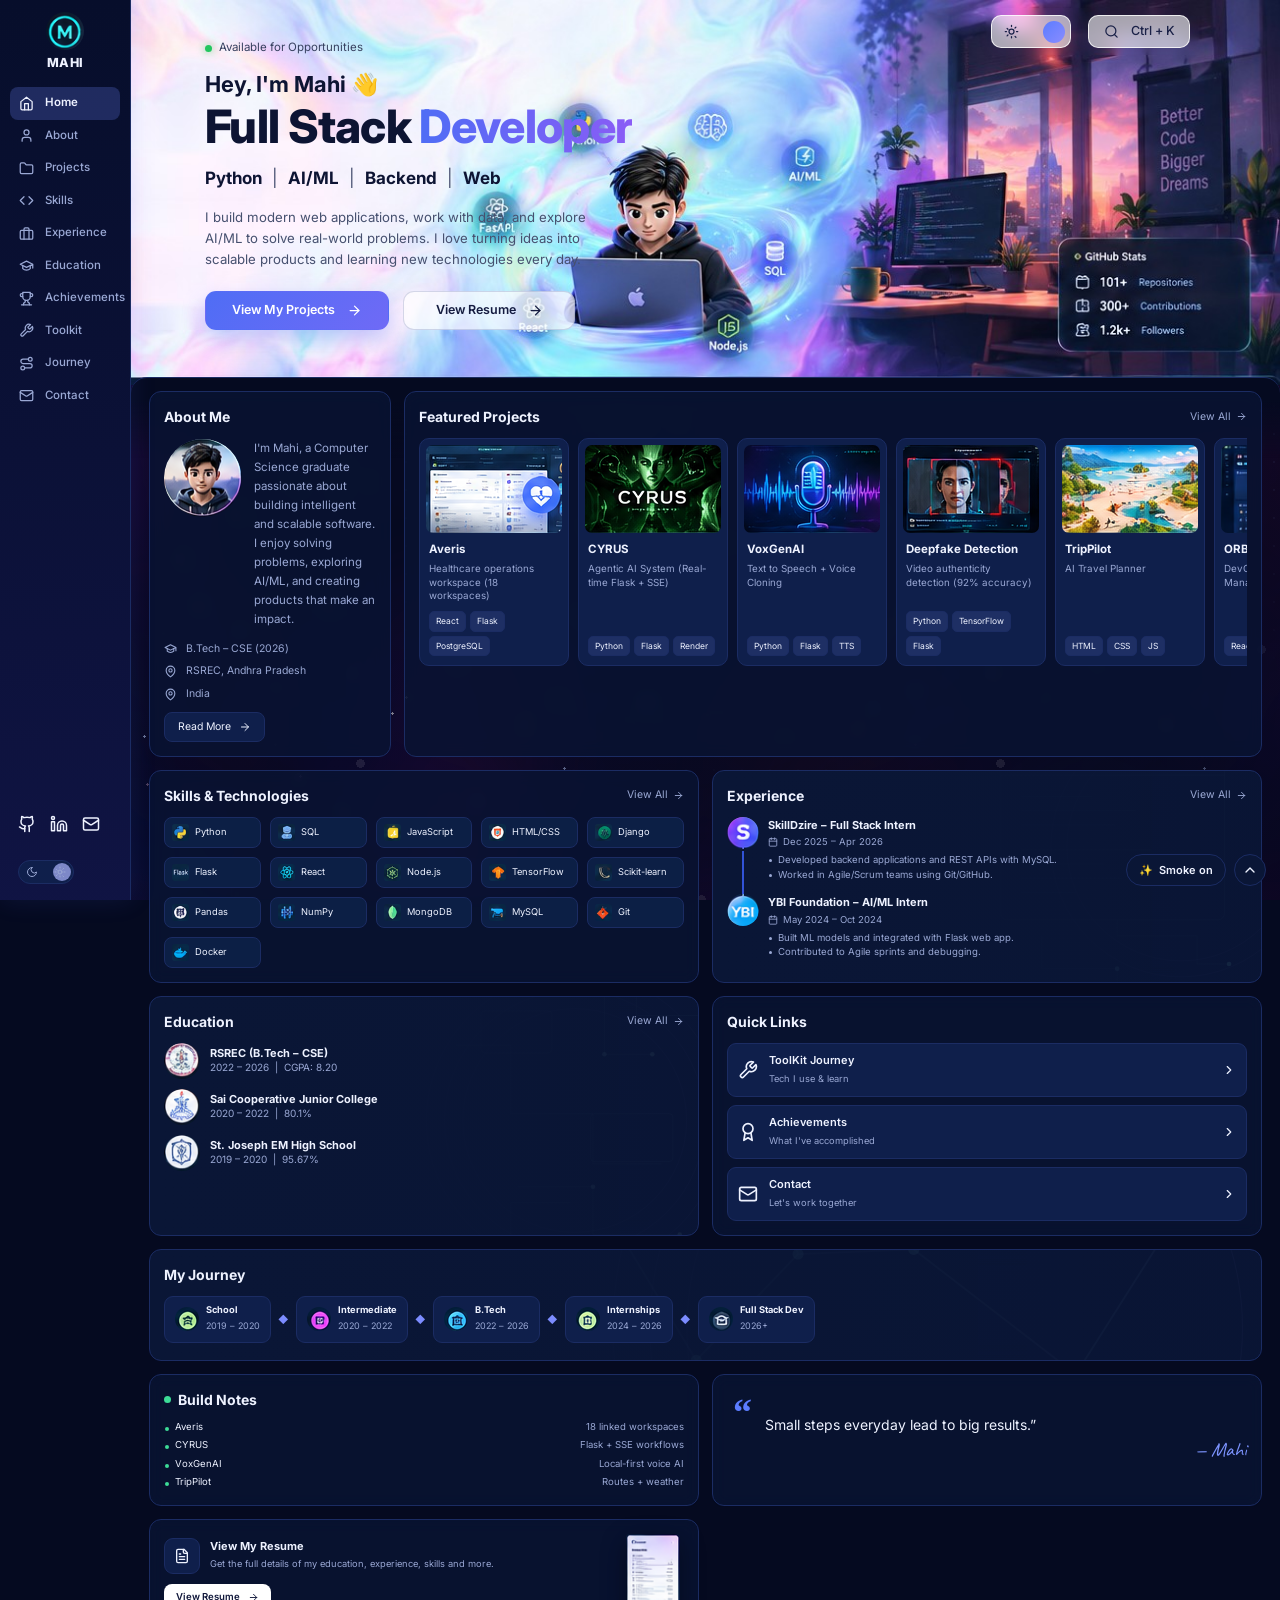
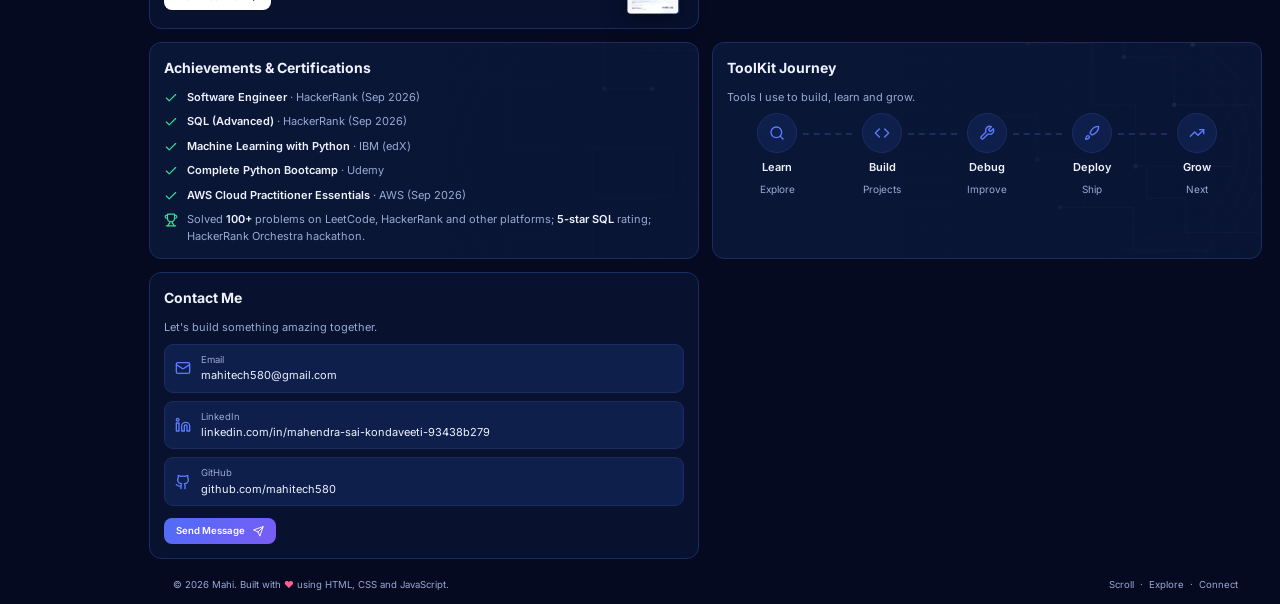
==== commit f3dbcd6c: "Fix resume viewing and add themed developer backdrops" ====
--- a/index.html
+++ b/index.html
@@ -306,6 +306,29 @@
     .flow { flex-wrap: wrap; row-gap: 14px; } .flow li { flex: 0 0 30%; } .flow li::after { display: none; }
   }
   @media (prefers-reduced-motion: reduce) { html { scroll-behavior: auto; } .pill .knob { transition: none; } }
+
+  /* Locally hosted developer-themed backdrop art, with the panel surface blended over it for contrast. */
+  #toolkit, .c-journey, #experience, #education, #achievements {
+    background-repeat: no-repeat;
+    background-position: center right;
+    background-size: cover;
+  }
+  #toolkit {
+    background-image: linear-gradient(90deg, var(--panel) 0%, color-mix(in srgb, var(--panel) 90%, transparent) 64%, color-mix(in srgb, var(--panel) 73%, transparent) 100%), url("./assets/toolkit-circuit.svg");
+  }
+  .c-journey {
+    background-image: linear-gradient(90deg, var(--panel) 0%, color-mix(in srgb, var(--panel) 91%, transparent) 66%, color-mix(in srgb, var(--panel) 76%, transparent) 100%), url("./assets/journey-network.svg");
+  }
+  #experience {
+    background-image: linear-gradient(90deg, var(--panel) 0%, color-mix(in srgb, var(--panel) 92%, transparent) 70%, color-mix(in srgb, var(--panel) 78%, transparent) 100%), url("./assets/experience-terminal.svg");
+  }
+  #education, #achievements {
+    background-image: linear-gradient(90deg, var(--panel) 0%, color-mix(in srgb, var(--panel) 93%, transparent) 70%, color-mix(in srgb, var(--panel) 82%, transparent) 100%), url("./assets/credentials-schematic.svg");
+  }
+  @media (max-width: 860px) {
+    #toolkit, .c-journey, #experience, #education, #achievements { background-position: center right; }
+  }
+
 </style>
 </head>
 <body>
@@ -385,7 +408,7 @@
         <p class="lead">I build modern web applications, work with data, and explore AI/ML to solve real-world problems. I love turning ideas into scalable products and learning new technologies every day.</p>
         <div class="cta">
           <a class="btn btn-primary" href="#projects">View My Projects <svg class="ic"><use href="#i-arrow"/></svg></a>
-          <a class="btn btn-ghost" data-resume="download" href="Mahendra_Resume_Python_Updated_v6.pdf" download>Download Resume <svg class="ic"><use href="#i-down"/></svg></a>
+          <a class="btn btn-ghost" href="./resume.html" target="_blank" rel="noopener noreferrer">View Resume <svg class="ic"><use href="#i-arrow"/></svg></a>
         </div>
       </div>
     </header>
@@ -480,7 +503,7 @@
         <section class="card c-resume">
           <div>
             <div class="rt"><span class="rico"><svg class="ic"><use href="#i-file"/></svg></span><div><h2>View My Resume</h2><p>Get the full details of my education, experience, skills and more.</p></div></div>
-            <a class="btn-sm white" data-resume="open" href="Mahendra_Resume_Python_Updated_v6.pdf" target="_blank" rel="noopener">Open Resume (PDF) <svg class="ic"><use href="#i-arrow"/></svg></a>
+            <a class="btn-sm white" href="./resume.html" target="_blank" rel="noopener noreferrer">View Resume <svg class="ic"><use href="#i-arrow"/></svg></a>
           </div>
           <img src="[data-uri]" alt="Resume preview">
         </section>
@@ -721,24 +744,5 @@
   onScroll();
 })();
 </script>
-<script>
-(function () {
-  var B64 = "[base64]/[base64]/XFFTR1MuLCRWMldpP0ImOGBnMGsiU2Q5NyJrLyhyNSNBVGkkMGI0alVHaWZCTk8hTE00Jy9JXV5PQU0/[base64]/[base64]/[base64]/[base64]/ISR1UypQUnAvMm5ASSlsOStCUi4yXUgsPWE1Ij50L2NDRFdVOkstNiZtVksiLz5nI1Q/bS1sJFNqaTc0MiVWQWNnRWV1PDNsUyUrNEtaNzhPNWomQWdMdWU9SyQrLC1obWA1ZiwyYkRUa0EiR0ZyRixdOmVfPiMhYShNQlRqbDojI1ZxWjk+cUE5SWNdRlVDbU0yJVBuWUR0aXBqVXQra2sxV3IsLkAwKi1rT1dfckY+NVBLNipOZiEuZUNLU1EkLlk/UzJZSmxWZFAsXT1qI05MJ3IrQWBDKCRSNlY8I2ZeXypQPCw3J0ljYihSYUdNMmVocjshISQ3WFJJWkk+JGFEPCVHVUpgLDV1Q05xakYkU24vMChFaVhoNShYb1MjUUgjODNeaV49LlRLN0AmImY5X1xaP043USc5R09qa1s/LEAoJ1ouZ29lImImJ2BVRjs2K05zXGVvSDttTTMwckhKMThNIkM/IUFnMjElODc+bThaRz1FNEJkQXAqTF4oPyFPLFtqbEVzaGRWcyhjYWNXRDUyVWo5Qy8nVkVETWJELkBmO2tVPnU+cjIlNSYiIks7NWpWW2lCLih1UURKby1rKEg/OFhYc005UD1RW0opODhBNDs6M2UpZTlAKlpkUGhdcHBjb2FzZWllJ3QyLk09LEciKUo6OWY5cWEnQERmWWI/R247ZSQyQWo4QSJJM1M8a25xWWRIXDBzWnR1ay1kQGEwJiRkJkNuVEwkOy0ic1RkJi0uMjJsXG4zTDBJSTcibT5cLGBDZG9oOlUmJGByLG5jY3U2IiRXIWZcXE9abWQiJlVcaEFgY1puPUxDZikkIjBrbUwkZiVuZClSQFhxLkM/[base64]/[base64]/[base64]";
-  function blobUrl() {
-    try { var bin = atob(B64), n = bin.length, u = new Uint8Array(n); for (var i = 0; i < n; i++) u[i] = bin.charCodeAt(i);
-      return URL.createObjectURL(new Blob([u], { type: 'application/pdf' })); } catch (e) { return null; }
-  }
-  Array.prototype.forEach.call(document.querySelectorAll('[data-resume]'), function (a) {
-    a.addEventListener('click', function (e) {
-      var url = blobUrl(); if (!url) return;            // fall back to the normal link
-      e.preventDefault();
-      if (a.getAttribute('data-resume') === 'download') {
-        var d = document.createElement('a'); d.href = url; d.download = 'Mahendra_Resume.pdf'; document.body.appendChild(d); d.click(); d.remove();
-      } else { window.open(url, '_blank'); }
-      setTimeout(function () { URL.revokeObjectURL(url); }, 60000);
-    });
-  });
-})();
-</script>
 </body>
 </html>
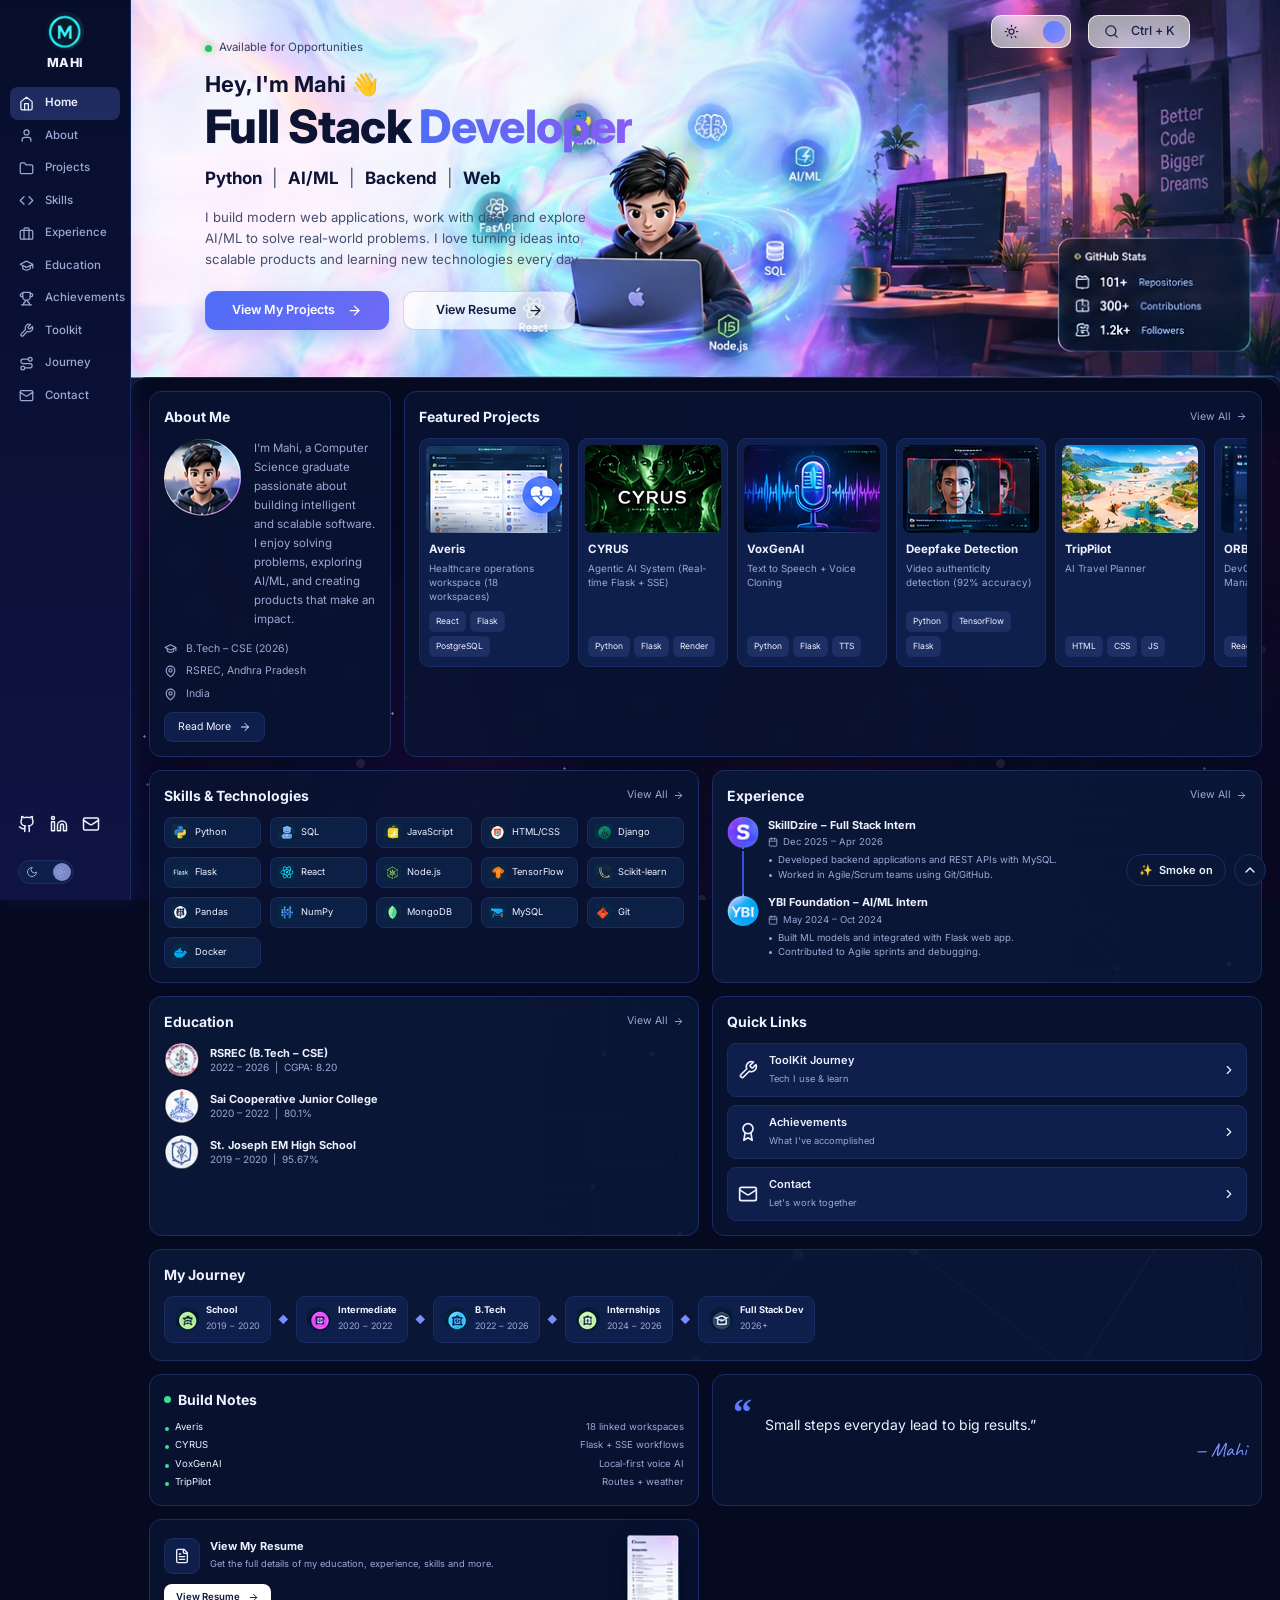
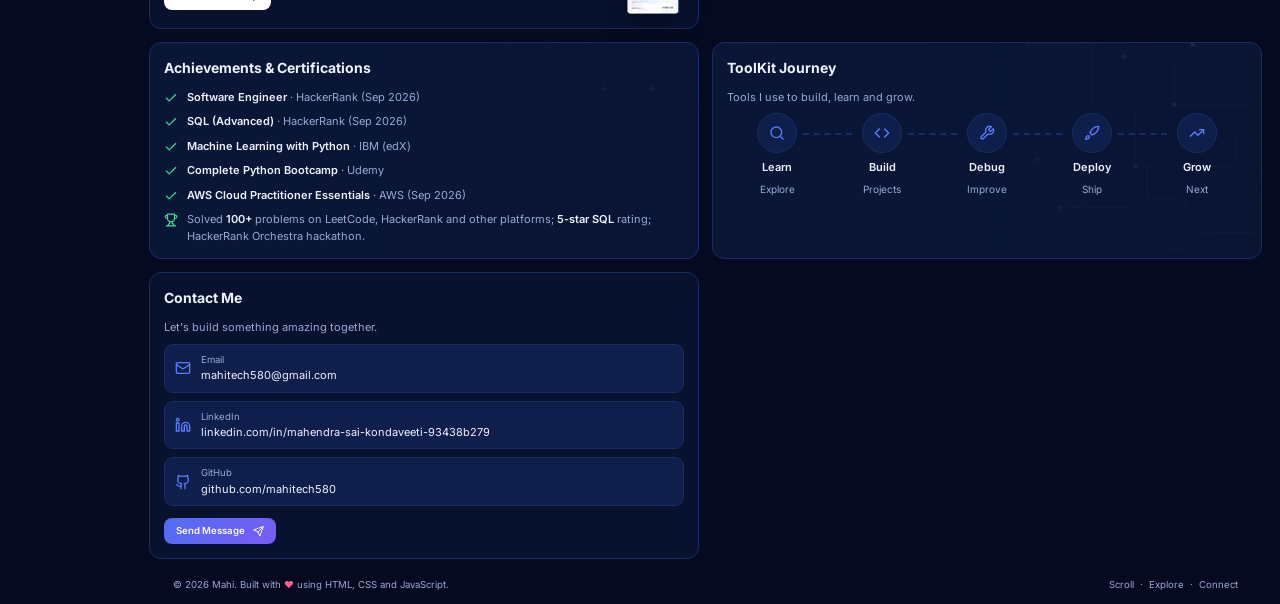
==== commit 85b2e0ed: "Make back-to-top threshold adaptive to page height" ====
--- a/index.html
+++ b/index.html
@@ -736,8 +736,9 @@
   /* Scroll progress + back to top */
   var bar = $('#progress'), top = $('#toTop'), tick = false;
   function onScroll() {
-    var max = document.documentElement.scrollHeight - innerHeight, y = window.scrollY;
-    bar.style.transform = 'scaleX(' + (max > 0 ? y / max : 0) + ')'; top.classList.toggle('show', y > 500); tick = false;
+    var max = Math.max(0, document.documentElement.scrollHeight - innerHeight), y = window.scrollY;
+    var threshold = max > 0 ? Math.min(500, max * .6) : 500;
+    bar.style.transform = 'scaleX(' + (max > 0 ? y / max : 0) + ')'; top.classList.toggle('show', y > threshold); tick = false;
   }
   addEventListener('scroll', function () { if (!tick) { tick = true; requestAnimationFrame(onScroll); } }, { passive: true });
   top.addEventListener('click', function () { window.scrollTo({ top: 0, behavior: 'smooth' }); });
